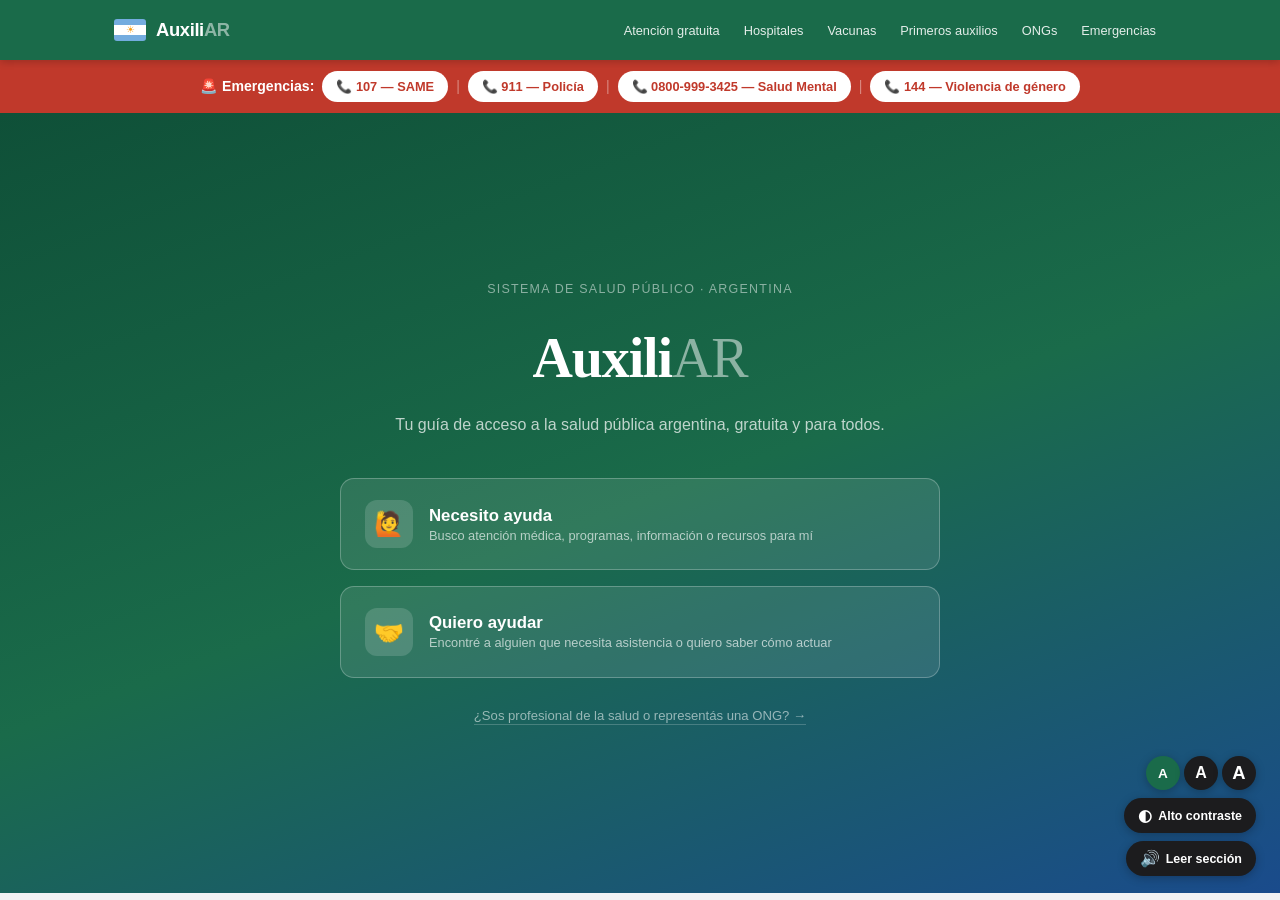
==== index.html @ e40af08c "index.html" ====
<!DOCTYPE html>
<html lang="es">
<head>
<meta charset="UTF-8">
<meta name="viewport" content="width=device-width, initial-scale=1.0">
<title>AuxiliAR</title>
<style>
:root {
  --verde: #1a6b4a;
  --verde-claro: #e6f4ed;
  --verde-medio: #2e9b6e;
  --azul: #1a4b8c;
  --azul-claro: #e8f0fb;
  --celeste: #2979d4;
  --naranja: #d45a1a;
  --naranja-claro: #fdf0e8;
  --amarillo: #c97c00;
  --amarillo-claro: #fef8e6;
  --rojo: #c0392b;
  --rojo-claro: #fdecea;
  --gris-oscuro: #1c1c1e;
  --gris: #4a4a4f;
  --gris-medio: #8a8a8e;
  --gris-claro: #f2f2f4;
  --borde: #d8d8dc;
  --blanco: #ffffff;
  --font-title: 'Georgia', 'Times New Roman', serif;
  --font-body: -apple-system, BlinkMacSystemFont, 'Segoe UI', Roboto, sans-serif;
  --radius: 10px;
  --shadow: 0 2px 12px rgba(0,0,0,0.08);
  --text-scale: 1;
}

* { box-sizing: border-box; margin: 0; padding: 0; }

html { font-size: calc(16px * var(--text-scale)); }

body {
  font-family: var(--font-body);
  color: var(--gris-oscuro);
  background: var(--gris-claro);
  line-height: 1.65;
  font-size: 1rem;
}

/* ALTO CONTRASTE */
body.high-contrast {
  --verde: #00cc66;
  --verde-claro: #001a0d;
  --verde-medio: #00ff80;
  --azul: #4da6ff;
  --azul-claro: #001433;
  --celeste: #66b3ff;
  --naranja: #ff884d;
  --naranja-claro: #1a0800;
  --amarillo: #ffcc00;
  --amarillo-claro: #1a1000;
  --rojo: #ff4444;
  --rojo-claro: #1a0000;
  --gris-oscuro: #ffffff;
  --gris: #cccccc;
  --gris-medio: #aaaaaa;
  --gris-claro: #111111;
  --borde: #444444;
  --blanco: #1a1a1a;
  background: #000000;
  color: #ffffff;
}
body.high-contrast nav { background: #000; border-bottom: 2px solid #00cc66; }
body.high-contrast .emergencias-bar { background: #330000; border-bottom: 2px solid #ff4444; }
body.high-contrast .emg-btn { background: #1a1a1a; color: #ff4444; border: 1px solid #ff4444; }
body.high-contrast #onboarding { background: #000; }
body.high-contrast .quiz-btn { background: #1a1a1a; border-color: #444; }
body.high-contrast .quiz-btn:hover { background: #262626; border-color: #00cc66; }
body.high-contrast .quiz-btn .qicon { background: #262626; }
body.high-contrast .flow-header { background: #000; border-bottom: 2px solid #00cc66; }
body.high-contrast .flow-back { background: #1a1a1a; border: 1px solid #444; }
body.high-contrast .search-section { background: #000; border-bottom: 1px solid #444; }
body.high-contrast .search-wrap input { background: #1a1a1a; color: #fff; border-color: #444; }
body.high-contrast .search-results { background: #111; border-color: #444; }
body.high-contrast .sr-item { color: #fff; border-bottom-color: #333; }
body.high-contrast .sr-item:hover { background: #262626; }
body.high-contrast .card, body.high-contrast .acc-btn, body.high-contrast .hosp-card,
body.high-contrast .ong-card, body.high-contrast .contacto-card, body.high-contrast .derecho-item,
body.high-contrast .test-card, body.high-contrast .pa-category, body.high-contrast .pa-step,
body.high-contrast .modal, body.high-contrast .region-card, body.high-contrast .perfil-banner {
  background: #1a1a1a; color: #fff; border-color: #444;
}
body.high-contrast .acc-content { background: #111; color: #fff; }
body.high-contrast table thead th { background: #003300; }
body.high-contrast tbody tr:nth-child(even) { background: #161616; }
body.high-contrast tbody tr { border-bottom-color: #333; }
body.high-contrast .test-opt { background: #262626; border-color: #444; color: #fff; }
body.high-contrast .test-opt:hover { background: #003300; border-color: #00cc66; }
body.high-contrast .test-progress { background: #262626; }
body.high-contrast .form-group select, body.high-contrast .form-group input { background: #262626; color: #fff; border-color: #444; }
body.high-contrast .btn-cancel { background: #262626; color: #fff; border-color: #444; }
body.high-contrast .a11y-btn, body.high-contrast .ts-btn { background: #1a1a1a; border: 1px solid #444; }
body.high-contrast .aviso-info { background: #001433; color: #4da6ff; }
body.high-contrast .aviso-warn { background: #1a1000; color: #ffcc00; }
body.high-contrast .aviso-danger { background: #1a0000; color: #ff4444; }
body.high-contrast .aviso-success { background: #001a0d; color: #00cc66; }
body.high-contrast .contrib-section { background: #001433; border-color: #444; }
body.high-contrast .modal-overlay { background: rgba(0,0,0,0.85); }
body.high-contrast a { color: #66b3ff; }
body.high-contrast .ong-tel, body.high-contrast .perfil-edit { color: #00cc66; }

/* FOCUS VISIBLE */
*:focus-visible {
  outline: 3px solid var(--celeste);
  outline-offset: 3px;
  border-radius: 4px;
}

/* NAV */
nav {
  background: var(--verde);
  position: sticky;
  top: 0;
  z-index: 200;
  box-shadow: 0 2px 8px rgba(0,0,0,0.2);
}
.nav-inner {
  max-width: 1100px;
  margin: 0 auto;
  padding: 0 1.5rem;
  display: flex;
  align-items: center;
  justify-content: space-between;
  height: 60px;
  gap: 1rem;
}
.nav-logo {
  display: flex;
  align-items: center;
  gap: 10px;
  text-decoration: none;
  color: white;
  flex-shrink: 0;
}
.nav-logo .flag {
  width: 32px; height: 22px;
  display: flex; flex-direction: column;
  border-radius: 3px; overflow: hidden;
}
.nav-logo .flag span:nth-child(1) { background: #74acdf; flex: 1; }
.nav-logo .flag span:nth-child(2) { background: white; flex: 1; display: flex; align-items: center; justify-content: center; }
.nav-logo .flag span:nth-child(2)::after { content: '☀'; font-size: 10px; color: #F9A01B; line-height: 1; }
.nav-logo .flag span:nth-child(3) { background: #74acdf; flex: 1; }
.nav-logo strong { font-size: 1.15rem; font-weight: 800; letter-spacing: -0.02em; }
.nav-logo strong em { color: rgba(255,255,255,0.6); font-style: normal; font-weight: 400; font-size: 0.85rem; margin-left: 4px; }
.nav-links { display: flex; gap: 0.25rem; list-style: none; }
.nav-links a {
  color: rgba(255,255,255,0.88);
  text-decoration: none;
  font-size: 0.8rem;
  padding: 6px 10px;
  border-radius: 6px;
  transition: background 0.15s;
  font-weight: 500;
  white-space: nowrap;
}
.nav-links a:hover { background: rgba(255,255,255,0.15); color: white; }

/* ACCESIBILIDAD TOOLBAR */
.a11y-bar {
  position: fixed;
  bottom: 1.5rem;
  right: 1.5rem;
  z-index: 300;
  display: flex;
  flex-direction: column;
  gap: 8px;
  align-items: flex-end;
}
.a11y-btn {
  background: var(--gris-oscuro);
  color: white;
  border: none;
  border-radius: 50px;
  padding: 8px 14px;
  font-size: 0.78rem;
  font-weight: 600;
  cursor: pointer;
  display: flex;
  align-items: center;
  gap: 6px;
  box-shadow: 0 2px 10px rgba(0,0,0,0.25);
  transition: transform 0.12s, background 0.15s;
  font-family: var(--font-body);
  white-space: nowrap;
}
.a11y-btn:hover { transform: translateY(-1px); }
.a11y-btn.active { background: var(--verde); }
.a11y-icon { font-size: 1rem; }
.text-size-controls { display: flex; gap: 4px; }
.ts-btn {
  background: var(--gris-oscuro);
  color: white;
  border: none;
  border-radius: 50%;
  width: 34px; height: 34px;
  font-size: 0.85rem;
  font-weight: 700;
  cursor: pointer;
  box-shadow: 0 2px 10px rgba(0,0,0,0.25);
  transition: background 0.15s;
  font-family: var(--font-body);
}
.ts-btn:hover { background: var(--verde); }
.ts-btn.active { background: var(--verde); }

/* HAMBURGER */
.hamburger {
  display: none;
  background: none;
  border: none;
  cursor: pointer;
  flex-direction: column;
  gap: 5px;
  padding: 4px;
}
.hamburger span { display: block; width: 24px; height: 2px; background: white; border-radius: 2px; }

/* EMERGENCIAS BANNER */
.emergencias-bar {
  background: var(--rojo);
  color: white;
  padding: 0.7rem 1.5rem;
  display: flex;
  align-items: center;
  justify-content: center;
  gap: 8px;
  flex-wrap: wrap;
  font-size: 0.88rem;
}
.emg-btn {
  background: white;
  color: var(--rojo);
  border: none;
  border-radius: 50px;
  padding: 5px 14px;
  font-size: 0.8rem;
  font-weight: 800;
  cursor: pointer;
  text-decoration: none;
  display: inline-flex;
  align-items: center;
  gap: 5px;
  transition: transform 0.1s;
  font-family: var(--font-body);
}
.emg-btn:hover { transform: scale(1.04); }
.emg-sep { color: rgba(255,255,255,0.4); }

/* ONBOARDING */
#onboarding {
  min-height: calc(100vh - 120px);
  display: flex;
  align-items: center;
  justify-content: center;
  padding: 2rem 1.5rem;
  background: linear-gradient(160deg, #0f5038 0%, #1a6b4a 50%, #1a4b8c 100%);
}
.onboarding-inner {
  max-width: 600px;
  width: 100%;
  text-align: center;
}
.onboarding-inner h1 {
  font-family: var(--font-title);
  font-size: clamp(2.2rem, 6vw, 3.5rem);
  color: white;
  margin-bottom: 0.5rem;
  font-weight: 800;
  letter-spacing: -0.02em;
}
.onboarding-inner h1 span { color: rgba(255,255,255,0.5); font-weight: 400; }
.onboarding-inner .subtitle {
  color: rgba(255,255,255,0.72);
  font-size: 1rem;
  margin-bottom: 2.5rem;
}
.quiz-options {
  display: flex;
  flex-direction: column;
  gap: 1rem;
  margin-bottom: 1.5rem;
}
.quiz-btn {
  background: rgba(255,255,255,0.1);
  border: 1.5px solid rgba(255,255,255,0.25);
  color: white;
  border-radius: 14px;
  padding: 1.3rem 1.5rem;
  font-size: 1rem;
  font-weight: 600;
  cursor: pointer;
  text-align: left;
  display: flex;
  align-items: center;
  gap: 1rem;
  transition: background 0.15s, border-color 0.15s, transform 0.1s;
  font-family: var(--font-body);
  width: 100%;
}
.quiz-btn:hover { background: rgba(255,255,255,0.18); border-color: rgba(255,255,255,0.5); transform: translateY(-1px); }
.quiz-btn .qicon {
  width: 48px; height: 48px;
  border-radius: 12px;
  background: rgba(255,255,255,0.15);
  display: flex; align-items: center; justify-content: center;
  font-size: 1.5rem;
  flex-shrink: 0;
}
.quiz-btn .qtitle { font-size: 1.05rem; font-weight: 700; margin-bottom: 2px; }
.quiz-btn .qdesc { font-size: 0.8rem; color: rgba(255,255,255,0.65); font-weight: 400; }
.contrib-link {
  color: rgba(255,255,255,0.55);
  font-size: 0.82rem;
  text-decoration: none;
  border-bottom: 1px solid rgba(255,255,255,0.2);
  padding-bottom: 1px;
  transition: color 0.15s;
  cursor: pointer;
  background: none;
  border-top: none;
  border-left: none;
  border-right: none;
  font-family: var(--font-body);
}
.contrib-link:hover { color: rgba(255,255,255,0.85); }

/* FLUJO INTERIOR */
#app { display: none; }
.flow-header {
  background: var(--verde);
  color: white;
  padding: 1rem 1.5rem;
  display: flex;
  align-items: center;
  gap: 1rem;
}
.flow-back {
  background: rgba(255,255,255,0.15);
  border: none;
  color: white;
  border-radius: 8px;
  padding: 6px 12px;
  font-size: 0.82rem;
  font-weight: 600;
  cursor: pointer;
  font-family: var(--font-body);
  display: flex; align-items: center; gap: 5px;
}
.flow-back:hover { background: rgba(255,255,255,0.25); }
.flow-title { font-size: 1rem; font-weight: 700; }
.flow-subtitle { font-size: 0.78rem; color: rgba(255,255,255,0.7); }

/* BUSCADOR */
.search-section {
  background: white;
  border-bottom: 1px solid var(--borde);
  padding: 1rem 1.5rem;
  position: sticky;
  top: 60px;
  z-index: 100;
}
.search-wrap { max-width: 600px; margin: 0 auto; position: relative; }
.search-wrap input {
  width: 100%;
  padding: 10px 16px 10px 40px;
  border: 1.5px solid var(--borde);
  border-radius: 50px;
  font-size: 0.9rem;
  outline: none;
  font-family: var(--font-body);
  background: var(--gris-claro);
  color: var(--gris-oscuro);
}
.search-wrap input:focus { border-color: var(--verde-medio); background: white; }
.search-icon { position: absolute; left: 14px; top: 50%; transform: translateY(-50%); font-size: 1rem; color: var(--gris-medio); pointer-events: none; }
.search-results {
  position: absolute;
  top: calc(100% + 6px);
  left: 0; right: 0;
  background: white;
  border: 1px solid var(--borde);
  border-radius: var(--radius);
  box-shadow: 0 8px 24px rgba(0,0,0,0.12);
  z-index: 200;
  max-height: 320px;
  overflow-y: auto;
  display: none;
}
.search-results.open { display: block; }
.sr-item {
  padding: 10px 16px;
  cursor: pointer;
  font-size: 0.86rem;
  border-bottom: 1px solid var(--gris-claro);
  display: flex; align-items: center; gap: 8px;
  color: var(--gris-oscuro);
}
.sr-item:hover { background: var(--gris-claro); }
.sr-item:last-child { border-bottom: none; }
.sr-tag { font-size: 0.7rem; font-weight: 700; text-transform: uppercase; letter-spacing: 0.04em; padding: 2px 7px; border-radius: 50px; background: var(--verde-claro); color: var(--verde); flex-shrink: 0; }

/* CONTENIDO PRINCIPAL */
.main-content { max-width: 1100px; margin: 0 auto; padding: 2rem 1.5rem; }
.section-block { margin-bottom: 2.5rem; }
.section-title {
  font-family: var(--font-title);
  font-size: 1.5rem;
  font-weight: 700;
  margin-bottom: 0.3rem;
}
.section-sub { color: var(--gris-medio); font-size: 0.88rem; margin-bottom: 1.2rem; }
.divider { width: 40px; height: 4px; background: var(--verde-medio); border-radius: 4px; margin-bottom: 0.6rem; }

/* CARDS */
.grid-2 { display: grid; grid-template-columns: repeat(auto-fit, minmax(280px, 1fr)); gap: 1rem; }
.grid-3 { display: grid; grid-template-columns: repeat(auto-fit, minmax(220px, 1fr)); gap: 1rem; }
.grid-4 { display: grid; grid-template-columns: repeat(auto-fit, minmax(190px, 1fr)); gap: 1rem; }

.card {
  background: var(--blanco);
  border-radius: var(--radius);
  padding: 1.3rem;
  box-shadow: var(--shadow);
  border: 1px solid var(--borde);
}
.card-icon { width: 42px; height: 42px; border-radius: 10px; display: flex; align-items: center; justify-content: center; font-size: 1.2rem; margin-bottom: 0.75rem; }
.card h3 { font-size: 0.95rem; font-weight: 700; margin-bottom: 0.35rem; }
.card p { font-size: 0.84rem; color: var(--gris); line-height: 1.55; }
.card a { display: inline-flex; align-items: center; gap: 4px; margin-top: 0.7rem; font-size: 0.8rem; font-weight: 600; color: var(--celeste); text-decoration: none; }
.card a:hover { text-decoration: underline; }
.ic-verde { background: var(--verde-claro); }
.ic-azul { background: var(--azul-claro); }
.ic-naranja { background: var(--naranja-claro); }
.ic-amarillo { background: var(--amarillo-claro); }
.ic-rojo { background: var(--rojo-claro); }

/* HOSPITALES TABS */
.tabs { display: flex; gap: 6px; flex-wrap: wrap; margin-bottom: 1.2rem; }
.tab-btn {
  background: var(--gris-claro);
  border: 1px solid var(--borde);
  border-radius: 8px;
  padding: 7px 14px;
  font-size: 0.82rem;
  font-weight: 600;
  cursor: pointer;
  color: var(--gris);
  transition: all 0.15s;
  font-family: var(--font-body);
}
.tab-btn.active, .tab-btn:hover { background: var(--verde); color: white; border-color: var(--verde); }
.tab-panel { display: none; }
.tab-panel.active { display: block; }
.hosp-grid { display: grid; grid-template-columns: repeat(auto-fit, minmax(240px, 1fr)); gap: 1rem; }
.hosp-card {
  background: var(--gris-claro);
  border-radius: var(--radius);
  padding: 1rem 1.1rem;
  border-left: 4px solid var(--verde-medio);
}
.hosp-card h4 { font-size: 0.9rem; font-weight: 700; margin-bottom: 2px; }
.hosp-esp { font-size: 0.72rem; color: var(--verde); font-weight: 700; text-transform: uppercase; letter-spacing: 0.04em; margin-bottom: 3px; }
.hosp-card p { font-size: 0.8rem; color: var(--gris); }
.hosp-card a { font-size: 0.76rem; color: var(--celeste); text-decoration: none; font-weight: 600; display: inline-flex; align-items: center; gap: 3px; margin-top: 4px; }

/* VACUNAS */
.vacuna-wrap { overflow-x: auto; border-radius: var(--radius); border: 1px solid var(--borde); }
table { width: 100%; border-collapse: collapse; font-size: 0.85rem; }
thead th { background: var(--verde); color: white; padding: 10px 14px; text-align: left; font-weight: 600; font-size: 0.78rem; text-transform: uppercase; letter-spacing: 0.04em; }
tbody tr { border-bottom: 1px solid var(--borde); }
tbody tr:nth-child(even) { background: var(--gris-claro); }
tbody td { padding: 8px 14px; }
.badge { display: inline-block; padding: 2px 8px; border-radius: 50px; font-size: 0.7rem; font-weight: 700; }
.badge-verde { background: var(--verde-claro); color: var(--verde); }
.badge-azul { background: var(--azul-claro); color: var(--azul); }
.badge-naranja { background: var(--naranja-claro); color: var(--naranja); }

/* ACCORDION */
.accordion { border: 1px solid var(--borde); border-radius: var(--radius); overflow: hidden; }
.acc-item { border-bottom: 1px solid var(--borde); }
.acc-item:last-child { border-bottom: none; }
.acc-btn {
  width: 100%;
  background: white;
  border: none;
  padding: 1rem 1.2rem;
  text-align: left;
  font-size: 0.9rem;
  font-weight: 600;
  cursor: pointer;
  display: flex;
  justify-content: space-between;
  align-items: center;
  color: var(--gris-oscuro);
  transition: background 0.12s;
  font-family: var(--font-body);
}
.acc-btn:hover { background: var(--gris-claro); }
.acc-btn .arrow { transition: transform 0.2s; font-size: 0.75rem; color: var(--gris-medio); }
.acc-btn.open .arrow { transform: rotate(180deg); }
.acc-content { display: none; padding: 1rem 1.2rem 1.2rem; background: var(--gris-claro); font-size: 0.85rem; color: var(--gris); line-height: 1.65; }
.acc-content.open { display: block; }
.acc-content ul { padding-left: 1.2rem; }
.acc-content ul li { margin-bottom: 5px; }

/* PRIMEROS AUXILIOS */
.pa-step {
  display: flex;
  gap: 1rem;
  background: white;
  border-radius: var(--radius);
  padding: 1.1rem;
  border: 1px solid var(--borde);
  margin-bottom: 0.75rem;
  align-items: flex-start;
}
.pa-num {
  width: 34px; height: 34px;
  border-radius: 50%;
  background: var(--rojo);
  color: white;
  font-weight: 800;
  font-size: 0.9rem;
  display: flex; align-items: center; justify-content: center;
  flex-shrink: 0;
}
.pa-step h4 { font-size: 0.9rem; font-weight: 700; margin-bottom: 3px; }
.pa-step p { font-size: 0.83rem; color: var(--gris); }
.pa-category {
  border-radius: var(--radius);
  padding: 1.2rem;
  margin-bottom: 1rem;
  border: 1px solid var(--borde);
  background: white;
}
.pa-category-header {
  display: flex;
  align-items: center;
  gap: 10px;
  margin-bottom: 0.8rem;
  cursor: pointer;
}
.pa-category-header h3 { font-size: 1rem; font-weight: 700; }
.pa-tag { font-size: 0.72rem; font-weight: 700; padding: 3px 9px; border-radius: 50px; text-transform: uppercase; letter-spacing: 0.04em; }

/* TEST */
.test-card {
  background: white;
  border-radius: var(--radius);
  padding: 1.5rem;
  border: 1px solid var(--borde);
  box-shadow: var(--shadow);
}
.test-progress { height: 6px; background: var(--gris-claro); border-radius: 3px; margin-bottom: 1.2rem; overflow: hidden; }
.test-progress-bar { height: 100%; background: var(--verde); border-radius: 3px; transition: width 0.3s; }
.test-q { font-size: 1rem; font-weight: 700; margin-bottom: 1rem; line-height: 1.4; }
.test-options { display: flex; flex-direction: column; gap: 0.6rem; margin-bottom: 1.2rem; }
.test-opt {
  background: var(--gris-claro);
  border: 1.5px solid var(--borde);
  border-radius: 8px;
  padding: 0.75rem 1rem;
  font-size: 0.88rem;
  cursor: pointer;
  text-align: left;
  transition: all 0.15s;
  font-family: var(--font-body);
  color: var(--gris-oscuro);
}
.test-opt:hover { border-color: var(--celeste); background: var(--azul-claro); }
.test-opt.correct { background: var(--verde-claro); border-color: var(--verde); color: var(--verde); }
.test-opt.wrong { background: var(--rojo-claro); border-color: var(--rojo); color: var(--rojo); }
.test-opt:disabled { cursor: default; }
.test-feedback { font-size: 0.84rem; padding: 0.75rem 1rem; border-radius: 8px; margin-bottom: 1rem; line-height: 1.5; }
.test-feedback.ok { background: var(--verde-claro); color: var(--verde); border: 1px solid rgba(46,155,110,0.3); }
.test-feedback.nok { background: var(--rojo-claro); color: var(--rojo); border: 1px solid rgba(192,57,43,0.3); }
.test-nav { display: flex; justify-content: flex-end; }
.btn-next {
  background: var(--verde);
  color: white;
  border: none;
  border-radius: 8px;
  padding: 9px 20px;
  font-size: 0.88rem;
  font-weight: 700;
  cursor: pointer;
  font-family: var(--font-body);
}
.btn-next:hover { background: var(--verde-medio); }

/* DERECHOS */
.derecho-item {
  display: flex;
  gap: 12px;
  align-items: flex-start;
  background: white;
  border-radius: var(--radius);
  padding: 1rem 1.1rem;
  border: 1px solid var(--borde);
}
.derecho-num {
  width: 30px; height: 30px;
  border-radius: 50%;
  background: var(--verde);
  color: white;
  font-weight: 800;
  font-size: 0.82rem;
  display: flex; align-items: center; justify-content: center;
  flex-shrink: 0;
}
.derecho-item h4 { font-size: 0.88rem; font-weight: 700; margin-bottom: 2px; }
.derecho-item p { font-size: 0.8rem; color: var(--gris); }

/* ONGs */
.ong-card {
  background: white;
  border-radius: var(--radius);
  padding: 1.1rem;
  border: 1px solid var(--borde);
  box-shadow: var(--shadow);
}
.ong-card .ong-cat { font-size: 0.7rem; font-weight: 700; text-transform: uppercase; letter-spacing: 0.05em; margin-bottom: 4px; }
.ong-card h4 { font-size: 0.9rem; font-weight: 700; margin-bottom: 3px; }
.ong-card p { font-size: 0.8rem; color: var(--gris); margin-bottom: 6px; }
.ong-tel { display: inline-flex; align-items: center; gap: 5px; font-size: 0.82rem; font-weight: 700; color: var(--verde); text-decoration: none; }
.ong-tel:hover { text-decoration: underline; }
.ong-link { display: inline-flex; align-items: center; gap: 4px; font-size: 0.78rem; color: var(--celeste); text-decoration: none; margin-left: 10px; }

/* CONTACTOS */
.contacto-card {
  background: white;
  border-radius: var(--radius);
  padding: 1.2rem;
  border: 1px solid var(--borde);
  box-shadow: var(--shadow);
  text-align: center;
}
.contacto-card .cnum { font-size: 1.7rem; font-weight: 800; font-family: var(--font-title); color: var(--verde); display: block; line-height: 1.1; margin-bottom: 4px; }
.contacto-card h4 { font-size: 0.85rem; font-weight: 700; margin-bottom: 3px; }
.contacto-card p { font-size: 0.76rem; color: var(--gris); }
.contacto-card a { display: block; margin-top: 6px; font-size: 0.82rem; font-weight: 700; color: white; background: var(--verde); border-radius: 6px; padding: 5px; text-decoration: none; }

/* PERFIL */
.perfil-banner {
  background: var(--azul-claro);
  border: 1px solid rgba(41,121,212,0.2);
  border-radius: var(--radius);
  padding: 1rem 1.2rem;
  margin-bottom: 1.5rem;
  display: flex;
  align-items: center;
  justify-content: space-between;
  flex-wrap: wrap;
  gap: 0.5rem;
  font-size: 0.86rem;
}
.perfil-banner strong { color: var(--azul); }
.perfil-edit { font-size: 0.78rem; color: var(--celeste); background: none; border: none; cursor: pointer; font-family: var(--font-body); text-decoration: underline; }

/* MODAL PERFIL */
.modal-overlay {
  position: fixed; inset: 0;
  background: rgba(0,0,0,0.5);
  z-index: 400;
  display: none;
  align-items: center;
  justify-content: center;
  padding: 1.5rem;
}
.modal-overlay.open { display: flex; }
.modal {
  background: white;
  border-radius: 16px;
  padding: 2rem;
  max-width: 480px;
  width: 100%;
  box-shadow: 0 20px 60px rgba(0,0,0,0.2);
}
.modal h3 { font-size: 1.1rem; font-weight: 700; margin-bottom: 1.2rem; }
.form-group { margin-bottom: 1rem; }
.form-group label { display: block; font-size: 0.84rem; font-weight: 600; margin-bottom: 5px; color: var(--gris); }
.form-group select, .form-group input {
  width: 100%;
  padding: 9px 12px;
  border: 1.5px solid var(--borde);
  border-radius: 8px;
  font-size: 0.88rem;
  outline: none;
  font-family: var(--font-body);
  color: var(--gris-oscuro);
  background: white;
}
.form-group select:focus, .form-group input:focus { border-color: var(--verde-medio); }
.modal-actions { display: flex; gap: 0.75rem; justify-content: flex-end; margin-top: 1.5rem; }
.btn-cancel { background: var(--gris-claro); border: 1px solid var(--borde); color: var(--gris); border-radius: 8px; padding: 8px 18px; font-size: 0.86rem; font-weight: 600; cursor: pointer; font-family: var(--font-body); }
.btn-save { background: var(--verde); color: white; border: none; border-radius: 8px; padding: 8px 18px; font-size: 0.86rem; font-weight: 700; cursor: pointer; font-family: var(--font-body); }

/* CONTRIBUIR */
.contrib-section { background: var(--azul-claro); border-radius: 14px; padding: 2rem; border: 1px solid rgba(41,121,212,0.15); }
.contrib-section h3 { font-size: 1.1rem; font-weight: 700; margin-bottom: 0.5rem; color: var(--azul); }
.contrib-section p { font-size: 0.88rem; color: var(--gris); margin-bottom: 1.2rem; }

/* AVISO */
.aviso {
  border-radius: 8px;
  padding: 0.9rem 1.1rem;
  font-size: 0.84rem;
  display: flex;
  gap: 8px;
  align-items: flex-start;
  margin-bottom: 1rem;
}
.aviso-info { background: var(--azul-claro); color: var(--azul); border: 1px solid rgba(41,121,212,0.2); }
.aviso-warn { background: var(--amarillo-claro); color: var(--amarillo); border: 1px solid rgba(201,124,0,0.2); }
.aviso-danger { background: var(--rojo-claro); color: var(--rojo); border: 1px solid rgba(192,57,43,0.2); }
.aviso-success { background: var(--verde-claro); color: var(--verde); border: 1px solid rgba(46,155,110,0.2); }

/* MAPA REGION */
.region-grid { display: grid; grid-template-columns: repeat(auto-fit, minmax(175px, 1fr)); gap: 0.75rem; }
.region-card { background: white; border-radius: var(--radius); padding: 0.9rem; border-left: 4px solid var(--celeste); border-top: 1px solid var(--borde); border-right: 1px solid var(--borde); border-bottom: 1px solid var(--borde); }
.region-card h4 { font-size: 0.86rem; font-weight: 700; margin-bottom: 4px; }
.region-card p { font-size: 0.76rem; color: var(--gris); line-height: 1.5; }

/* FOOTER */
footer { background: var(--gris-oscuro); color: rgba(255,255,255,0.6); padding: 2rem 1.5rem; font-size: 0.8rem; text-align: center; margin-top: 3rem; }
footer strong { color: white; }
footer a { color: rgba(255,255,255,0.5); text-decoration: none; }
footer a:hover { color: white; }

/* RESPONSIVE */
@media (max-width: 680px) {
  .nav-links { display: none; flex-direction: column; position: absolute; top: 60px; left: 0; right: 0; background: var(--verde); padding: 1rem; gap: 4px; }
  .nav-links.open { display: flex; }
  .nav-links a { padding: 10px 14px; font-size: 0.9rem; }
  .hamburger { display: flex; }
  .a11y-bar { bottom: 1rem; right: 1rem; }
  .emergencias-bar { font-size: 0.78rem; }
  .onboarding-inner h1 { font-size: 2rem; }
  .main-content { padding: 1.5rem 1rem; }
}
</style>
</head>
<body>

<!-- BARRA ACCESIBILIDAD -->
<div class="a11y-bar" role="toolbar" aria-label="Opciones de accesibilidad">
  <div class="text-size-controls">
    <button class="ts-btn" id="tsSmall" onclick="setTextSize(1)" aria-label="Texto normal" title="Texto normal">A</button>
    <button class="ts-btn active" id="tsMed" onclick="setTextSize(1.15)" aria-label="Texto grande" title="Texto grande" style="font-size:1rem;">A</button>
    <button class="ts-btn" id="tsLarge" onclick="setTextSize(1.3)" aria-label="Texto muy grande" title="Texto muy grande" style="font-size:1.15rem;">A</button>
  </div>
  <button class="a11y-btn" id="contrastBtn" onclick="toggleContrast()" aria-pressed="false">
    <span class="a11y-icon">◐</span> Alto contraste
  </button>
  <button class="a11y-btn" id="ttsBtn" onclick="toggleTTS()" aria-pressed="false">
    <span class="a11y-icon">🔊</span> <span id="ttsBtnLabel">Leer sección</span>
  </button>
</div>

<!-- NAV -->
<nav>
  <div class="nav-inner">
    <a class="nav-logo" href="#" onclick="volverOnboarding(event)" aria-label="AuxiliAR inicio">
      <div class="flag" aria-hidden="true"><span></span><span></span><span></span></div>
      <strong>Auxili<span style="color:rgba(255,255,255,0.5);">AR</span></strong>
    </a>
    <ul class="nav-links" id="navLinks">
      <li><a href="#" onclick="navTo(event,'atencion')">Atención gratuita</a></li>
      <li><a href="#" onclick="navTo(event,'hospitales')">Hospitales</a></li>
      <li><a href="#" onclick="navTo(event,'vacunas')">Vacunas</a></li>
      <li><a href="#" onclick="navTo(event,'primeros-auxilios')">Primeros auxilios</a></li>
      <li><a href="#" onclick="navTo(event,'ongs')">ONGs</a></li>
      <li><a href="#" onclick="navTo(event,'contactos')">Emergencias</a></li>
    </ul>
    <button class="hamburger" id="hamburger" aria-label="Abrir menú" aria-expanded="false">
      <span></span><span></span><span></span>
    </button>
  </div>
</nav>

<!-- EMERGENCIAS -->
<div class="emergencias-bar" role="complementary" aria-label="Números de emergencia">
  <strong>🚨 Emergencias:</strong>
  <a href="tel:107" class="emg-btn">📞 107 — SAME</a>
  <span class="emg-sep">|</span>
  <a href="tel:911" class="emg-btn">📞 911 — Policía</a>
  <span class="emg-sep">|</span>
  <a href="tel:08009993425" class="emg-btn">📞 0800-999-3425 — Salud Mental</a>
  <span class="emg-sep">|</span>
  <a href="tel:144" class="emg-btn">📞 144 — Violencia de género</a>
</div>

<!-- ONBOARDING -->
<div id="onboarding" role="main">
  <div class="onboarding-inner">
    <p style="font-size:0.78rem; letter-spacing:0.1em; text-transform:uppercase; color:rgba(255,255,255,0.5); margin-bottom:0.75rem;">Sistema de salud público · Argentina</p>
    <h1>Auxili<span>AR</span></h1>
    <p class="subtitle">Tu guía de acceso a la salud pública argentina, gratuita y para todos.</p>

    <div class="quiz-options" role="group" aria-label="¿Qué necesitás?">
      <button class="quiz-btn" onclick="iniciarFlujo('necesito')" aria-label="Necesito ayuda para mí">
        <div class="qicon" aria-hidden="true">🙋</div>
        <div>
          <div class="qtitle">Necesito ayuda</div>
          <div class="qdesc">Busco atención médica, programas, información o recursos para mí</div>
        </div>
      </button>
      <button class="quiz-btn" onclick="iniciarFlujo('ayudar')" aria-label="Quiero ayudar a alguien">
        <div class="qicon" aria-hidden="true">🤝</div>
        <div>
          <div class="qtitle">Quiero ayudar</div>
          <div class="qdesc">Encontré a alguien que necesita asistencia o quiero saber cómo actuar</div>
        </div>
      </button>
    </div>

    <button class="contrib-link" onclick="iniciarFlujo('contribuir')" aria-label="Soy profesional u ONG y quiero contribuir">
      ¿Sos profesional de la salud o representás una ONG? →
    </button>
  </div>
</div>

<!-- APP INTERIOR -->
<div id="app">

  <!-- PERFIL MODAL -->
  <div class="modal-overlay" id="perfilModal" role="dialog" aria-modal="true" aria-label="Configurar perfil">
    <div class="modal">
      <h3>Tu perfil</h3>
      <p style="font-size:0.84rem; color:var(--gris); margin-bottom:1.2rem;">Personalizamos el contenido según tus datos. Todo se guarda localmente en tu dispositivo.</p>
      <div class="form-group">
        <label for="sel-provincia">Provincia</label>
        <select id="sel-provincia">
          <option value="">Seleccioná tu provincia</option>
          <option>Buenos Aires (CABA)</option>
          <option>Buenos Aires (Provincia)</option>
          <option>Córdoba</option>
          <option>Santa Fe</option>
          <option>Mendoza</option>
          <option>Tucumán</option>
          <option>Entre Ríos</option>
          <option>Salta</option>
          <option>Misiones</option>
          <option>Chaco</option>
          <option>Corrientes</option>
          <option>Santiago del Estero</option>
          <option>San Juan</option>
          <option>Jujuy</option>
          <option>Río Negro</option>
          <option>Neuquén</option>
          <option>Formosa</option>
          <option>Chubut</option>
          <option>San Luis</option>
          <option>Catamarca</option>
          <option>La Rioja</option>
          <option>La Pampa</option>
          <option>Santa Cruz</option>
          <option>Tierra del Fuego</option>
        </select>
      </div>
      <div class="form-group">
        <label for="sel-grupo">Grupo etario</label>
        <select id="sel-grupo">
          <option value="">Seleccioná tu grupo</option>
          <option>Niño/a (0–12 años)</option>
          <option>Adolescente (13–17 años)</option>
          <option>Adulto/a joven (18–39 años)</option>
          <option>Adulto/a (40–64 años)</option>
          <option>Adulto/a mayor (65+ años)</option>
        </select>
      </div>
      <div class="form-group">
        <label for="sel-condicion">Condición relevante (opcional)</label>
        <select id="sel-condicion">
          <option value="">Ninguna en particular</option>
          <option>Embarazo</option>
          <option>Diabetes</option>
          <option>Hipertensión</option>
          <option>Enfermedad crónica</option>
          <option>Salud mental</option>
          <option>Discapacidad</option>
        </select>
      </div>
      <div class="modal-actions">
        <button class="btn-cancel" onclick="cerrarModal()">Cancelar</button>
        <button class="btn-save" onclick="guardarPerfil()">Guardar perfil</button>
      </div>
    </div>
  </div>

  <!-- FLOW HEADER -->
  <div class="flow-header" id="flowHeader">
    <button class="flow-back" onclick="volverOnboarding()" aria-label="Volver al inicio">← Inicio</button>
    <div>
      <div class="flow-title" id="flowTitle">Necesito ayuda</div>
      <div class="flow-subtitle" id="flowSubtitle">Recursos del sistema de salud público</div>
    </div>
  </div>

  <!-- BUSCADOR -->
  <div class="search-section" role="search">
    <div class="search-wrap">
      <span class="search-icon" aria-hidden="true">🔍</span>
      <input type="search" id="searchInput" placeholder="Buscar hospitales, vacunas, programas, ONGs..." aria-label="Buscar en AuxiliAR" autocomplete="off" />
      <div class="search-results" id="searchResults" role="listbox" aria-label="Resultados de búsqueda"></div>
    </div>
  </div>

  <!-- CONTENIDO -->
  <main class="main-content" id="mainContent">

    <!-- PERFIL BANNER -->
    <div class="perfil-banner" id="perfilBanner" style="display:none;">
      <span>👤 <strong id="perfilResumen">Tu perfil</strong></span>
      <button class="perfil-edit" id="perfilEditBtn" onclick="abrirModal()">Editar perfil</button>
    </div>

    <!-- SECCIÓN: ATENCIÓN -->
    <div class="section-block" id="sec-atencion" data-section="atencion">
      <div class="divider"></div>
      <h2 class="section-title" id="titulo-atencion">Atención gratuita</h2>
      <p class="section-sub" id="sub-atencion">Todo lo que necesitás para acceder al sistema de salud público.</p>

      <div class="grid-4" style="margin-bottom:1.2rem;">
        <div class="card" style="border-top:3px solid var(--verde);">
          <div class="card-icon ic-verde">🪪</div>
          <h3>Solo necesitás tu DNI</h3>
          <p>No se puede negar atención a nadie. Con tu DNI podés acceder a cualquier hospital público.</p>
        </div>
        <div class="card" style="border-top:3px solid var(--celeste);">
          <div class="card-icon ic-azul">🆓</div>
          <h3>Todo es gratuito</h3>
          <p>Consultas, estudios, internaciones, cirugías, partos y medicamentos en guardia sin costo.</p>
        </div>
        <div class="card" style="border-top:3px solid var(--naranja);">
          <div class="card-icon ic-naranja">📅</div>
          <h3>Turnos programados</h3>
          <p>Para especialidades pedís turno en el hospital o por los sistemas online de cada provincia.</p>
        </div>
        <div class="card" style="border-top:3px solid var(--amarillo);">
          <div class="card-icon ic-amarillo">🚨</div>
          <h3>Guardia 24hs</h3>
          <p>Las guardias atienden las 24 horas los 365 días del año sin necesidad de turno previo.</p>
        </div>
      </div>

      <div class="accordion">
        <div class="acc-item">
          <button class="acc-btn" onclick="toggleAcc(this)">¿Pueden negarse a atenderme por no tener obra social? <span class="arrow">▼</span></button>
          <div class="acc-content"><p>No. La Ley 26.529 y la Constitución Nacional garantizan el derecho a la salud. Ningún hospital público puede negarte atención por carecer de obra social o prepaga. Si esto sucede, pedí hablar con el director del hospital o llamá al 0800 Salud Responde.</p></div>
        </div>
        <div class="acc-item">
          <button class="acc-btn" onclick="toggleAcc(this)">¿Tengo que pagar por medicamentos? <span class="arrow">▼</span></button>
          <div class="acc-content"><ul><li>En guardia e internación: siempre gratuitos.</li><li><strong>REMEDIAR:</strong> medicamentos gratuitos en CAPS para enfermedades crónicas.</li><li><strong>Farmacia del hospital:</strong> muchos hospitales dispensan medicamentos gratuitos o a bajo costo.</li><li><strong>Farmacias populares municipales:</strong> disponibles en varios municipios.</li></ul></div>
        </div>
        <div class="acc-item">
          <button class="acc-btn" onclick="toggleAcc(this)">¿Cómo accedo a estudios como análisis, ecografías o tomografías? <span class="arrow">▼</span></button>
          <div class="acc-content"><p>Con la orden de un médico del sistema público podés realizarte estudios de forma gratuita: laboratorio, radiografías, ecografías, tomografías y resonancias, según disponibilidad del establecimiento o derivación.</p></div>
        </div>
        <div class="acc-item">
          <button class="acc-btn" onclick="toggleAcc(this)">Turnos online por provincia <span class="arrow">▼</span></button>
          <div class="acc-content">
            <ul>
              <li><strong>CABA:</strong> <a href="https://turnosweb.buenosaires.gob.ar" target="_blank" rel="noopener" style="color:var(--celeste);">turnosweb.buenosaires.gob.ar</a> o llamar al 147</li>
              <li><strong>Provincia de Bs.As.:</strong> <a href="https://turnosweb.ms.gba.gov.ar" target="_blank" rel="noopener" style="color:var(--celeste);">turnosweb.ms.gba.gov.ar</a></li>
              <li><strong>Córdoba:</strong> <a href="https://turnos.cba.gov.ar" target="_blank" rel="noopener" style="color:var(--celeste);">turnos.cba.gov.ar</a></li>
              <li><strong>Nacional (buscador):</strong> <a href="https://www.argentina.gob.ar/salud" target="_blank" rel="noopener" style="color:var(--celeste);">argentina.gob.ar/salud</a></li>
            </ul>
          </div>
        </div>
      </div>
    </div>

    <!-- SECCIÓN: HOSPITALES -->
    <div class="section-block" id="sec-hospitales" data-section="hospitales">
      <div class="divider"></div>
      <h2 class="section-title" id="titulo-hospitales">Hospitales públicos</h2>
      <p class="section-sub" id="sub-hospitales">Red de hospitales nacionales, provinciales y municipales de referencia.</p>

      <div class="tabs">
        <button class="tab-btn active" onclick="showTab(this,'tab-caba')">CABA</button>
        <button class="tab-btn" onclick="showTab(this,'tab-gba')">Conurbano</button>
        <button class="tab-btn" onclick="showTab(this,'tab-interior')">Interior</button>
        <button class="tab-btn" onclick="showTab(this,'tab-especial')">Por especialidad</button>
      </div>

      <div class="tab-panel active" id="tab-caba">
        <div class="hosp-grid">
          <div class="hosp-card"><div class="hosp-esp">Pediatría</div><h4>Hospital Garrahan</h4><p>Combatientes de Malvinas 3150, Parque Patricios. Principal hospital pediátrico público del país.</p><a href="https://www.garrahan.gov.ar" target="_blank" rel="noopener">garrahan.gov.ar ↗</a></div>
          <div class="hosp-card"><div class="hosp-esp">General / Alta complejidad</div><h4>Hospital de Clínicas (UBA)</h4><p>Av. Córdoba 2351, Balvanera. Hospital universitario con todas las especialidades.</p></div>
          <div class="hosp-card"><div class="hosp-esp">Enfermedades infecciosas</div><h4>Hospital Muñiz</h4><p>Uspallata 2272, Parque Patricios. Referente nacional en infectología.</p><a href="https://www.buenosaires.gob.ar/hospitalmuniz" target="_blank" rel="noopener">buenosaires.gob.ar ↗</a></div>
          <div class="hosp-card"><div class="hosp-esp">Oncología</div><h4>Hospital Roffo</h4><p>Av. San Martín 5481, Villa del Parque. Centro oncológico de referencia nacional.</p><a href="https://www.buenosaires.gob.ar/hospitalroffo" target="_blank" rel="noopener">buenosaires.gob.ar ↗</a></div>
          <div class="hosp-card"><div class="hosp-esp">Salud mental</div><h4>Hospital Borda</h4><p>Dr. Ramón Carrillo 375, Barracas. Hospital monovalente de salud mental.</p></div>
          <div class="hosp-card"><div class="hosp-esp">Maternidad / Ginecología</div><h4>Hospital Álvarez</h4><p>Av. Gaona 3355, Floresta. Referente en ginecología, obstetricia y neonatología.</p></div>
          <div class="hosp-card"><div class="hosp-esp">General</div><h4>Hospital Ramos Mejía</h4><p>General Urquiza 609, Balvanera. Gran hospital general con guardia de alta complejidad.</p></div>
          <div class="hosp-card"><div class="hosp-esp">Cardiología / General</div><h4>Hospital Rivadavia</h4><p>Av. Las Heras 2670, Recoleta. Hospital general de agudos con área cardiovascular.</p></div>
        </div>
        <p style="margin-top:0.8rem; font-size:0.8rem; color:var(--gris);">Turnos CABA: <a href="https://turnosweb.buenosaires.gob.ar" target="_blank" rel="noopener" style="color:var(--celeste);">turnosweb.buenosaires.gob.ar</a> o llamar al <strong>147</strong></p>
      </div>

      <div class="tab-panel" id="tab-gba">
        <div class="hosp-grid">
          <div class="hosp-card"><div class="hosp-esp">Alta complejidad · Nacional</div><h4>Hospital Posadas</h4><p>Av. Marconi y Presidente Illia, El Palomar. El hospital nacional más grande del país.</p><a href="https://www.hospitalposadas.gov.ar" target="_blank" rel="noopener">hospitalposadas.gov.ar ↗</a></div>
          <div class="hosp-card"><div class="hosp-esp">Alta complejidad · La Plata</div><h4>Hospital San Martín</h4><p>Calle 1 esq. 70, La Plata. Hospital provincial de alta complejidad.</p></div>
          <div class="hosp-card"><div class="hosp-esp">Pediatría · La Plata</div><h4>Hospital Sor María Ludovica</h4><p>Calle 14 nº 1631, La Plata. Principal pediátrico de la Provincia de Buenos Aires.</p></div>
          <div class="hosp-card"><div class="hosp-esp">General · Quilmes</div><h4>Hospital Zonal Quilmes</h4><p>Av. Allison Bell 500, Quilmes. Gran cobertura en el sur del conurbano.</p></div>
          <div class="hosp-card"><div class="hosp-esp">General · Lanús</div><h4>Hospital Evita</h4><p>Río de Janeiro 1910, Lanús. Uno de los más grandes del sur del conurbano.</p></div>
          <div class="hosp-card"><div class="hosp-esp">General · Vicente López</div><h4>Hospital Vicente López y Planes</h4><p>Av. Maipú 1775, Vicente López. Amplia cobertura del norte del conurbano.</p></div>
        </div>
        <p style="margin-top:0.8rem; font-size:0.8rem; color:var(--gris);">Turnos Provincia: <a href="https://turnosweb.ms.gba.gov.ar" target="_blank" rel="noopener" style="color:var(--celeste);">turnosweb.ms.gba.gov.ar</a></p>
      </div>

      <div class="tab-panel" id="tab-interior">
        <div class="region-grid">
          <div class="region-card" style="border-left-color:var(--verde);"><h4>🌿 Centro</h4><p><strong>Córdoba:</strong> Hospital Nacional de Clínicas (UNC)<br><strong>Rosario:</strong> Hospital Centenario, HECA<br><strong>Santa Fe:</strong> Hospital Cullen</p></div>
          <div class="region-card" style="border-left-color:var(--celeste);"><h4>🏔️ Cuyo</h4><p><strong>Mendoza:</strong> Hospital Central<br><strong>San Juan:</strong> Hospital Rawson<br><strong>San Luis:</strong> Hospital Regional</p></div>
          <div class="region-card" style="border-left-color:var(--naranja);"><h4>☀️ NOA</h4><p><strong>Tucumán:</strong> Hospital del Niño Jesús, Padilla<br><strong>Salta:</strong> Hospital San Bernardo<br><strong>Jujuy:</strong> Hospital Pablo Soria</p></div>
          <div class="region-card" style="border-left-color:var(--amarillo);"><h4>🌿 NEA</h4><p><strong>Corrientes:</strong> Hospital Vidal<br><strong>Chaco:</strong> Hospital Perrando<br><strong>Misiones:</strong> Hospital Escuela</p></div>
          <div class="region-card" style="border-left-color:var(--verde-medio);"><h4>🌊 Patagonia</h4><p><strong>Neuquén:</strong> Hospital Castro Rendón<br><strong>Bariloche:</strong> Hospital Zonal<br><strong>Ushuaia:</strong> Hospital Regional</p></div>
        </div>
      </div>

      <div class="tab-panel" id="tab-especial">
        <div class="hosp-grid">
          <div class="hosp-card" style="border-left-color:var(--rojo);"><div class="hosp-esp" style="color:var(--rojo);">Oncología</div><h4>Hospital Roffo (CABA)</h4><p>Centro oncológico público de referencia nacional. Av. San Martín 5481.</p></div>
          <div class="hosp-card" style="border-left-color:var(--azul);"><div class="hosp-esp" style="color:var(--azul);">Salud Mental</div><h4>Hospital Borda / Moyano</h4><p>Borda (hombres) y Moyano (mujeres) en CABA. Referentes nacionales en salud mental.</p></div>
          <div class="hosp-card" style="border-left-color:var(--verde);"><div class="hosp-esp" style="color:var(--verde);">Pediatría</div><h4>Hospital Garrahan (CABA)</h4><p>El hospital pediátrico público más importante del país. Alta complejidad.</p></div>
          <div class="hosp-card" style="border-left-color:var(--naranja);"><div class="hosp-esp" style="color:var(--naranja);">Maternidad</div><h4>Hospitales con maternidad</h4><p>Álvarez, Sardá, Argerich (CABA). Parto y cesárea 100% gratuitos en toda la red pública.</p></div>
        </div>
      </div>
    </div>

    <!-- SECCIÓN: VACUNAS -->
    <div class="section-block" id="sec-vacunas" data-section="vacunas">
      <div class="divider"></div>
      <h2 class="section-title">Calendario Nacional de Vacunación</h2>
      <p class="section-sub">27 vacunas gratuitas y obligatorias. Llevá DNI y carnet. Sin turno previo en la mayoría de los centros.</p>
      <div class="aviso aviso-success">💡 <span>Podés vacunarte en cualquier hospital o CAPS público del país, sin importar tu obra social. En CABA también en CeSACs y vacunatorios extrahospitalarios.</span></div>
      <div class="vacuna-wrap">
        <table>
          <thead><tr><th>Vacuna</th><th>Destinatarios</th><th>Obligatoria</th><th>Dosis</th></tr></thead>
          <tbody>
            <tr><td><strong>BCG</strong></td><td>Recién nacidos</td><td><span class="badge badge-verde">Sí</span></td><td>1</td></tr>
            <tr><td><strong>Hepatitis B</strong></td><td>Recién nacidos, adolescentes, adultos</td><td><span class="badge badge-verde">Sí</span></td><td>3</td></tr>
            <tr><td><strong>Pentavalente</strong></td><td>2, 4 y 6 meses</td><td><span class="badge badge-verde">Sí</span></td><td>3+refuerzo</td></tr>
            <tr><td><strong>Poliomielitis</strong></td><td>Desde los 2 meses</td><td><span class="badge badge-verde">Sí</span></td><td>4</td></tr>
            <tr><td><strong>Neumococo</strong></td><td>2, 4, 12 meses; mayores de 65</td><td><span class="badge badge-verde">Sí</span></td><td>3</td></tr>
            <tr><td><strong>Rotavirus</strong></td><td>2 y 4 meses</td><td><span class="badge badge-verde">Sí</span></td><td>2</td></tr>
            <tr><td><strong>Hepatitis A</strong></td><td>12 meses</td><td><span class="badge badge-verde">Sí</span></td><td>1</td></tr>
            <tr><td><strong>Triple viral (SRP)</strong></td><td>12 meses y 5–6 años</td><td><span class="badge badge-verde">Sí</span></td><td>2</td></tr>
            <tr><td><strong>Varicela</strong></td><td>15 meses y 5–6 años</td><td><span class="badge badge-verde">Sí</span></td><td>2</td></tr>
            <tr><td><strong>Meningococo</strong></td><td>3, 5 y 15 meses</td><td><span class="badge badge-verde">Sí</span></td><td>3</td></tr>
            <tr><td><strong>Triple bacteriana (DPT)</strong></td><td>5–6 años, adolescentes, embarazadas</td><td><span class="badge badge-verde">Sí</span></td><td>Refuerzos</td></tr>
            <tr><td><strong>Doble bacteriana</strong></td><td>Adultos cada 10 años</td><td><span class="badge badge-azul">Recomendada</span></td><td>Cada 10 años</td></tr>
            <tr><td><strong>VPH (Papiloma)</strong></td><td>Niñas y niños de 11 años</td><td><span class="badge badge-verde">Sí</span></td><td>2</td></tr>
            <tr><td><strong>Antigripal</strong></td><td>Embarazadas, +65, enf. crónicas, salud</td><td><span class="badge badge-verde">Sí (grupos)</span></td><td>Anual</td></tr>
            <tr><td><strong>COVID-19</strong></td><td>Todas las edades (+6 meses)</td><td><span class="badge badge-azul">Recomendada</span></td><td>Variable</td></tr>
            <tr><td><strong>Fiebre Hemorrágica Argentina</strong></td><td>+15 años en zona endémica</td><td><span class="badge badge-naranja">Zona endémica</span></td><td>1</td></tr>
            <tr><td><strong>Fiebre Amarilla</strong></td><td>Viajeros a zonas de riesgo</td><td><span class="badge badge-naranja">Viajeros</span></td><td>1 (de por vida)</td></tr>
          </tbody>
        </table>
      </div>
      <p style="margin-top:0.8rem; font-size:0.8rem; color:var(--gris);">Calendario completo: <a href="https://www.argentina.gob.ar/salud/vacunas/calendario" target="_blank" rel="noopener" style="color:var(--celeste);">argentina.gob.ar/salud/vacunas/calendario</a></p>
    </div>

    <!-- SECCIÓN: PROGRAMAS -->
    <div class="section-block" id="sec-programas" data-section="programas">
      <div class="divider"></div>
      <h2 class="section-title" id="titulo-programas">Programas nacionales</h2>
      <p class="section-sub" id="sub-programas">El Estado nacional ofrece programas gratuitos para distintas necesidades.</p>
      <div class="grid-2">
        <div class="card"><div class="card-icon ic-verde">🤰</div><h3>Programa Sumar</h3><p>Cobertura para embarazadas, niños hasta 6 años, jóvenes hasta 18 y mujeres hasta 64 sin obra social. Incluye controles, laboratorio y ecografías.</p><a href="https://www.argentina.gob.ar/salud/sumar" target="_blank" rel="noopener">Ver más ↗</a></div>
        <div class="card"><div class="card-icon ic-naranja">💊</div><h3>REMEDIAR</h3><p>Medicamentos esenciales gratuitos en CAPS para pacientes sin obra social con enfermedades crónicas: diabetes, hipertensión, asma y más.</p><a href="https://www.argentina.gob.ar/salud/remediar" target="_blank" rel="noopener">Ver más ↗</a></div>
        <div class="card"><div class="card-icon ic-azul">🎗️</div><h3>Control del Cáncer</h3><p>Detección temprana y tratamiento gratuito. Incluye mamografías y PAP sin costo para toda la población sin obra social.</p><a href="https://www.argentina.gob.ar/salud/cancer" target="_blank" rel="noopener">Ver más ↗</a></div>
        <div class="card"><div class="card-icon ic-verde">🧠</div><h3>Salud Mental (Ley 26.657)</h3><p>Atención gratuita en hospitales generales y centros comunitarios. Línea de crisis 24hs: 0800-999-3425.</p><a href="https://www.argentina.gob.ar/salud/saludmental" target="_blank" rel="noopener">Ver más ↗</a></div>
        <div class="card"><div class="card-icon ic-naranja">🩸</div><h3>PRODIM (Diabetes)</h3><p>Insulina, medicamentos e insumos de control gratuitos para diabéticos sin obra social. Se tramita en hospitales y CAPS.</p></div>
        <div class="card"><div class="card-icon ic-amarillo">👁️</div><h3>Salud Visual</h3><p>Controles oftalmológicos y anteojos gratuitos para niños, jóvenes y adultos sin obra social en centros habilitados.</p></div>
        <div class="card"><div class="card-icon ic-azul">🦷</div><h3>Salud Dental</h3><p>Atención odontológica básica gratuita en hospitales y CAPS. Extracciones, obturaciones y tratamientos básicos.</p></div>
        <div class="card"><div class="card-icon ic-verde">🧪</div><h3>Enfermedades poco frecuentes</h3><p>Diagnóstico, tratamiento y medicación garantizados por el Estado a través de la Red Nacional de Enfermedades Poco Frecuentes.</p><a href="https://www.argentina.gob.ar/salud/EPF" target="_blank" rel="noopener">Ver más ↗</a></div>
      </div>
    </div>

    <!-- SECCIÓN: PRIMEROS AUXILIOS -->
    <div class="section-block" id="sec-primeros-auxilios" data-section="primeros-auxilios">
      <div class="divider"></div>
      <h2 class="section-title" id="titulo-pa">Primeros auxilios</h2>
      <p class="section-sub" id="sub-pa">Guías básicas de acción ante emergencias. Ante cualquier duda, llamá al 107.</p>

      <div class="aviso aviso-danger">🚨 <span>Esta guía no reemplaza la atención médica. Ante cualquier emergencia llamá al <strong>107 (SAME)</strong> o al <strong>911</strong> primero.</span></div>

      <!-- RCP -->
      <div class="pa-category">
        <div class="pa-category-header" onclick="toggleAcc(this.nextElementSibling.previousElementSibling ? this : this)">
          <span style="font-size:1.5rem;">❤️</span>
          <h3>RCP (Reanimación cardiopulmonar)</h3>
          <span class="pa-tag" style="background:var(--rojo-claro);color:var(--rojo);">Alta urgencia</span>
        </div>
        <div class="pa-step"><div class="pa-num">1</div><div><h4>Verificá que la persona no responde</h4><p>Sacudí suavemente los hombros y preguntá en voz alta. Si no responde, pedí ayuda y llamá al 107 de inmediato.</p></div></div>
        <div class="pa-step"><div class="pa-num">2</div><div><h4>Posicioná a la persona</h4><p>Acostala boca arriba sobre una superficie firme. Incliná levemente la cabeza hacia atrás para abrir la vía aérea.</p></div></div>
        <div class="pa-step"><div class="pa-num">3</div><div><h4>Iniciá compresiones torácicas</h4><p>Poné las manos entrelazadas en el centro del pecho. Presioná fuerte y rápido: <strong>100–120 compresiones por minuto</strong>, al menos 5 cm de profundidad.</p></div></div>
        <div class="pa-step"><div class="pa-num">4</div><div><h4>Si sabés, dá respiración boca a boca</h4><p>Cada 30 compresiones, 2 respiraciones. Si no sabés o no podés, continuá solo con compresiones hasta que llegue el SAME.</p></div></div>
        <div class="pa-step"><div class="pa-num">5</div><div><h4>No pares</h4><p>Continuá hasta que llegue ayuda profesional, la persona recupere respiración normal, o no puedas físicamente continuar.</p></div></div>
      </div>

      <!-- ATRAGANTAMIENTO -->
      <div class="pa-category">
        <div class="pa-category-header">
          <span style="font-size:1.5rem;">😮‍💨</span>
          <h3>Atragantamiento (Maniobra de Heimlich)</h3>
          <span class="pa-tag" style="background:var(--rojo-claro);color:var(--rojo);">Alta urgencia</span>
        </div>
        <div class="pa-step"><div class="pa-num">1</div><div><h4>Confirmá que se está atragantando</h4><p>Si la persona puede toser o hablar, alentala a seguir tosiendo. Solo actuás si no puede respirar ni toser.</p></div></div>
        <div class="pa-step"><div class="pa-num">2</div><div><h4>Posicionarte detrás</h4><p>Parate detrás, rodeá su cintura con tus brazos. Ponele una mano en puño justo arriba del ombligo y debajo del esternón.</p></div></div>
        <div class="pa-step"><div class="pa-num">3</div><div><h4>Compresiones abdominales</h4><p>Con la otra mano sobre el puño, presioná hacia adentro y arriba de forma rápida y firme. Repetí hasta que salga el objeto o la persona pierda el conocimiento.</p></div></div>
        <div class="pa-step"><div class="pa-num">4</div><div><h4>Si pierde el conocimiento</h4><p>Acostala en el piso, llamá al 107 e iniciá RCP. Antes de cada respiración revisá si el objeto es visible en la boca.</p></div></div>
        <p style="font-size:0.8rem; color:var(--gris); margin-top:0.5rem;">⚠️ En bebés menores de 1 año: 5 golpes en la espalda + 5 compresiones en el pecho. Nunca Heimlich en bebés.</p>
      </div>

      <!-- QUEMADURAS -->
      <div class="pa-category">
        <div class="pa-category-header">
          <span style="font-size:1.5rem;">🔥</span>
          <h3>Quemaduras</h3>
          <span class="pa-tag" style="background:var(--naranja-claro);color:var(--naranja);">Urgencia moderada</span>
        </div>
        <div class="pa-step"><div class="pa-num">1</div><div><h4>Alejá la fuente de calor</h4><p>Sacá a la persona de la fuente. Si la ropa está en llamas: detené, tirala al piso, hacela rodar.</p></div></div>
        <div class="pa-step"><div class="pa-num">2</div><div><h4>Enfriá con agua fría corriente</h4><p>Al menos <strong>20 minutos</strong> bajo agua fría (no helada). Es el paso más importante y reduce el daño tisular.</p></div></div>
        <div class="pa-step"><div class="pa-num">3</div><div><h4>Cubrí con paño limpio</h4><p>Cubrí sin apretar con gasa o tela limpia. No apliques pasta dental, manteca, aceite ni ninguna crema casera.</p></div></div>
        <div class="pa-step"><div class="pa-num">4</div><div><h4>Buscá atención médica</h4><p>Ir al hospital si la quemadura es grande (mayor a la palma de la mano), en cara, manos, genitales o articulaciones, o si es de tercer grado (piel blanca o negra, sin dolor).</p></div></div>
      </div>

      <!-- HERIDAS -->
      <div class="pa-category">
        <div class="pa-category-header">
          <span style="font-size:1.5rem;">🩹</span>
          <h3>Hemorragias y heridas</h3>
          <span class="pa-tag" style="background:var(--naranja-claro);color:var(--naranja);">Urgencia moderada</span>
        </div>
        <div class="pa-step"><div class="pa-num">1</div><div><h4>Presión directa sobre la herida</h4><p>Con un paño limpio o gasa, presioná firmemente sobre la herida sin levantar. Si se empapa, agregá más material encima sin retirar el primero.</p></div></div>
        <div class="pa-step"><div class="pa-num">2</div><div><h4>Elevá el miembro</h4><p>Si es una herida en brazo o pierna y no hay fractura, elevá el miembro por encima del nivel del corazón para reducir el flujo sanguíneo.</p></div></div>
        <div class="pa-step"><div class="pa-num">3</div><div><h4>No quitéS el objeto incrustado</h4><p>Si hay un objeto (cuchillo, vidrio) incrustado, no lo saques. Inmovilizalo y buscá atención médica urgente.</p></div></div>
        <div class="pa-step"><div class="pa-num">4</div><div><h4>Llamá al 107 si es grave</h4><p>Si el sangrado no cede en 10 minutos con presión, si la herida es profunda o si hay pérdida de conciencia.</p></div></div>
      </div>

      <!-- ACV -->
      <div class="pa-category">
        <div class="pa-category-header">
          <span style="font-size:1.5rem;">🧠</span>
          <h3>ACV (Accidente cerebrovascular)</h3>
          <span class="pa-tag" style="background:var(--rojo-claro);color:var(--rojo);">Alta urgencia · Llamar al 107</span>
        </div>
        <div class="aviso aviso-danger" style="margin-bottom:0.8rem;">🚨 <span>Ante sospecha de ACV, llamá al <strong>107</strong> inmediatamente. El tiempo es crítico: cada minuto sin tratamiento daña neuronas.</span></div>
        <div class="pa-step"><div class="pa-num">1</div><div><h4>Reconocé los síntomas: método FAST</h4><p><strong>F</strong>ace (Cara): ¿Un lado de la cara cae? · <strong>A</strong>rms (Brazos): ¿No puede levantar los dos? · <strong>S</strong>peech (Habla): ¿Habla raro o no puede hablar? · <strong>T</strong>ime (Tiempo): Si hay alguno de estos, llamá al 107 ya.</p></div></div>
        <div class="pa-step"><div class="pa-num">2</div><div><h4>No le des nada por boca</h4><p>Ni agua, ni medicamentos. Si está inconsciente, ponelo de costado (posición lateral de seguridad) para evitar que se ahogue.</p></div></div>
        <div class="pa-step"><div class="pa-num">3</div><div><h4>Registrá la hora del inicio</h4><p>El equipo médico necesita saber desde cuándo empezaron los síntomas para definir el tratamiento.</p></div></div>
      </div>

      <!-- TEST -->
      <div style="margin-top:2rem;">
        <div class="divider" style="background:var(--celeste);"></div>
        <h3 style="font-size:1.1rem; font-weight:700; margin-bottom:0.4rem;">Poné a prueba tus conocimientos</h3>
        <p style="font-size:0.85rem; color:var(--gris); margin-bottom:1rem;">Un test rápido sobre primeros auxilios básicos.</p>
        <div class="test-card" id="testCard">
          <div class="test-progress"><div class="test-progress-bar" id="testBar" style="width:0%"></div></div>
          <p style="font-size:0.78rem; color:var(--gris-medio); margin-bottom:0.75rem;" id="testCounter">Pregunta 1 de 6</p>
          <p class="test-q" id="testQ"></p>
          <div class="test-options" id="testOpts"></div>
          <div class="test-feedback" id="testFeedback" style="display:none;"></div>
          <div class="test-nav"><button class="btn-next" id="testNext" onclick="nextQuestion()" style="display:none;">Siguiente →</button></div>
        </div>
      </div>
    </div>

    <!-- SECCIÓN: ONGs -->
    <div class="section-block" id="sec-ongs" data-section="ongs">
      <div class="divider"></div>
      <h2 class="section-title" id="titulo-ongs">ONGs y organizaciones de ayuda</h2>
      <p class="section-sub" id="sub-ongs">Organizaciones que complementan el sistema público en situaciones que el Estado no alcanza a cubrir.</p>

      <div class="aviso aviso-warn">⚠️ <span>Esta información puede desactualizarse. Verificá los datos de contacto antes de comunicarte en una situación de urgencia.</span></div>

      <div class="tabs">
        <button class="tab-btn active" onclick="showTab(this,'ong-salud')">Salud</button>
        <button class="tab-btn" onclick="showTab(this,'ong-mental')">Salud mental</button>
        <button class="tab-btn" onclick="showTab(this,'ong-violencia')">Violencia</button>
        <button class="tab-btn" onclick="showTab(this,'ong-calle')">Situación de calle</button>
        <button class="tab-btn" onclick="showTab(this,'ong-animal')">Animales</button>
      </div>

      <div class="tab-panel active" id="ong-salud">
        <div class="grid-2">
          <div class="ong-card"><div class="ong-cat" style="color:var(--verde);">VIH / ITS</div><h4>Fundación Huésped</h4><p>Atención, prevención y acompañamiento a personas con VIH y otras enfermedades infecciosas.</p><a href="tel:08000333444" class="ong-tel">📞 0800-333-4444</a><a href="https://huesped.org.ar" target="_blank" rel="noopener" class="ong-link">Web ↗</a></div>
          <div class="ong-card"><div class="ong-cat" style="color:var(--celeste);">Salud sexual</div><h4>FUSA (Fundación para la Salud Adolescente)</h4><p>Salud sexual y reproductiva para adolescentes. Atención gratuita y confidencial.</p><a href="https://fusa.org.ar" target="_blank" rel="noopener" class="ong-link">Web ↗</a></div>
          <div class="ong-card"><div class="ong-cat" style="color:var(--rojo);">Enfermedades raras</div><h4>FADEPOF</h4><p>Federación Argentina de Enfermedades Poco Frecuentes. Orientación y apoyo a pacientes y familias.</p><a href="https://fadepof.org.ar" target="_blank" rel="noopener" class="ong-link">Web ↗</a></div>
          <div class="ong-card"><div class="ong-cat" style="color:var(--naranja);">Emergencias / Desastres</div><h4>Cruz Roja Argentina</h4><p>Asistencia humanitaria, primeros auxilios y respuesta ante emergencias en todo el país.</p><a href="tel:08007227233" class="ong-tel">📞 0800-722-7233</a><a href="https://cruzroja.org.ar" target="_blank" rel="noopener" class="ong-link">Web ↗</a></div>
        </div>
      </div>

      <div class="tab-panel" id="ong-mental">
        <div class="grid-2">
          <div class="ong-card"><div class="ong-cat" style="color:var(--azul);">Crisis / Suicidio</div><h4>Centro de Asistencia al Suicida</h4><p>Atención telefónica gratuita ante crisis emocionales, pensamientos suicidas y situaciones de angustia.</p><a href="tel:135" class="ong-tel">📞 135 (gratuito, 24hs)</a></div>
          <div class="ong-card"><div class="ong-cat" style="color:var(--verde);">Adicciones</div><h4>SEDRONAR (línea gratuita)</h4><p>Orientación, asistencia y derivación en consumo problemático de sustancias.</p><a href="tel:141" class="ong-tel">📞 141 (gratuito, 24hs)</a><a href="https://www.argentina.gob.ar/sedronar" target="_blank" rel="noopener" class="ong-link">Web ↗</a></div>
          <div class="ong-card"><div class="ong-cat" style="color:var(--naranja);">Salud mental comunitaria</div><h4>AASM (Asociación Argentina de Salud Mental)</h4><p>Derivaciones a profesionales y recursos comunitarios de salud mental gratuitos o de bajo costo.</p><a href="https://aasm.org.ar" target="_blank" rel="noopener" class="ong-link">Web ↗</a></div>
          <div class="ong-card"><div class="ong-cat" style="color:var(--celeste);">Duelo / Pérdida</div><h4>Grupos de apoyo municipales</h4><p>La mayoría de los hospitales públicos tienen grupos terapéuticos gratuitos coordinados por profesionales. Consultá en tu hospital más cercano.</p></div>
        </div>
      </div>

      <div class="tab-panel" id="ong-violencia">
        <div class="grid-2">
          <div class="ong-card"><div class="ong-cat" style="color:var(--rojo);">Violencia de género</div><h4>Línea 144 (Nacional)</h4><p>Atención, contención y orientación ante situaciones de violencia por razones de género. Gratuita y confidencial.</p><a href="tel:144" class="ong-tel">📞 144 (gratuito, 24hs)</a></div>
          <div class="ong-card"><div class="ong-cat" style="color:var(--naranja);">Violencia doméstica</div><h4>Casa del Encuentro</h4><p>Acompañamiento y asistencia a mujeres víctimas de violencia. Refugio y orientación legal.</p><a href="https://lacasadelencuentro.org" target="_blank" rel="noopener" class="ong-link">Web ↗</a></div>
          <div class="ong-card"><div class="ong-cat" style="color:var(--azul);">Infancia</div><h4>INADI / Línea 102</h4><p>Atención a niños, niñas y adolescentes en situación de vulneración de derechos.</p><a href="tel:102" class="ong-tel">📞 102 (gratuito)</a></div>
          <div class="ong-card"><div class="ong-cat" style="color:var(--verde);">Trata de personas</div><h4>Línea 145</h4><p>Denuncia y asistencia en casos de trata de personas. Gratuita, confidencial y disponible las 24hs.</p><a href="tel:145" class="ong-tel">📞 145 (gratuito, 24hs)</a></div>
        </div>
      </div>

      <div class="tab-panel" id="ong-calle">
        <div class="aviso aviso-info">ℹ️ <span>Si encontrás a alguien en situación de calle que necesita ayuda, podés contactar a estas organizaciones o llamar al <strong>108 (GCBA)</strong> para derivación a refugios.</span></div>
        <div class="grid-2">
          <div class="ong-card"><div class="ong-cat" style="color:var(--verde);">Situación de calle · CABA</div><h4>108 — GCBA</h4><p>Línea del Gobierno de la Ciudad para asistencia a personas en situación de calle. Derivación a refugios y centros de día.</p><a href="tel:108" class="ong-tel">📞 108 (gratuito, 24hs)</a></div>
          <div class="ong-card"><div class="ong-cat" style="color:var(--naranja);">Alimentación y abrigo</div><h4>Cáritas Argentina</h4><p>Asistencia alimentaria, ropa, acompañamiento y derivación a recursos en todo el país.</p><a href="https://caritas.org.ar" target="_blank" rel="noopener" class="ong-link">Web ↗</a></div>
          <div class="ong-card"><div class="ong-cat" style="color:var(--celeste);">Asistencia integral</div><h4>Ejército de Salvación</h4><p>Refugio, comida y asistencia social para personas en situación de vulnerabilidad extrema.</p><a href="https://www.ejercitodesalvacion.org.ar" target="_blank" rel="noopener" class="ong-link">Web ↗</a></div>
          <div class="ong-card"><div class="ong-cat" style="color:var(--azul);">Niños y adolescentes</div><h4>Aldeas Infantiles SOS</h4><p>Protección y acompañamiento para niños y jóvenes en situación de vulnerabilidad.</p><a href="https://www.aldeasinfantiles.org.ar" target="_blank" rel="noopener" class="ong-link">Web ↗</a></div>
        </div>
      </div>

      <div class="tab-panel" id="ong-animal">
        <div class="aviso aviso-info">🐾 <span>Si encontrás un animal herido o en peligro, podés contactar al SAME Veterinario de tu municipio o a estas organizaciones.</span></div>
        <div class="grid-2">
          <div class="ong-card"><div class="ong-cat" style="color:var(--verde);">Emergencia veterinaria · CABA</div><h4>SAME Veterinario</h4><p>Atención de emergencia para animales en la vía pública. Rescate y traslado gratuito en CABA.</p><a href="tel:4613-3399" class="ong-tel">📞 4613-3399 (CABA)</a></div>
          <div class="ong-card"><div class="ong-cat" style="color:var(--celeste);">Rescate y adopción</div><h4>AFADA (Asociación de Funcionarios y Abogados por los Derechos de los Animales)</h4><p>Defensa legal de animales, rescate y denuncia de maltrato.</p><a href="https://afada.org" target="_blank" rel="noopener" class="ong-link">Web ↗</a></div>
          <div class="ong-card"><div class="ong-cat" style="color:var(--naranja);">Control animal</div><h4>Zoonosis Municipal</h4><p>Cada municipio tiene una Dirección de Zoonosis para control de animales, vacunación antirrábica gratuita y rescate.</p><p style="margin-top:4px; font-size:0.78rem;">Buscá "Zoonosis + tu municipio" para el número local.</p></div>
          <div class="ong-card"><div class="ong-cat" style="color:var(--azul);">Denuncia maltrato</div><h4>Línea de denuncia animal</h4><p>Podés denunciar maltrato animal ante la policía (911), el SENASA o ante la fiscalía de tu jurisdicción bajo las leyes 14.346 y 27.330.</p></div>
        </div>

        <!-- PRIMEROS AUXILIOS ANIMALES -->
        <div style="margin-top:1.5rem;">
          <h3 style="font-size:1rem; font-weight:700; margin-bottom:0.8rem;">🐕 Primeros auxilios para animales</h3>
          <div class="accordion">
            <div class="acc-item">
              <button class="acc-btn" onclick="toggleAcc(this)">Animal atropellado o con trauma <span class="arrow">▼</span></button>
              <div class="acc-content"><ul><li>No lo muevas bruscamente, puede tener lesiones internas o de columna.</li><li>Cubrilo con una manta o ropa para mantener el calor corporal.</li><li>Si está sangrando, presioná con una tela limpia sin apretar demasiado.</li><li>Llamá al SAME Veterinario (CABA: 4613-3399) o llevalo a la veterinaria pública más cercana.</li></ul></div>
            </div>
            <div class="acc-item">
              <button class="acc-btn" onclick="toggleAcc(this)">Animal inconsciente o que no respira <span class="arrow">▼</span></button>
              <div class="acc-content"><ul><li>Verificá si respira acercando tu mano a la nariz o mirando el movimiento del pecho.</li><li>Abrí la boca con cuidado para verificar que no haya obstrucción.</li><li>RCP animal: compresiones en el costado del pecho (zona del corazón) a ritmo sostenido. Para perros y gatos: 100–120 por minuto.</li><li>Buscá atención veterinaria de urgencia inmediatamente.</li></ul></div>
            </div>
            <div class="acc-item">
              <button class="acc-btn" onclick="toggleAcc(this)">Animal agresivo o asustado <span class="arrow">▼</span></button>
              <div class="acc-content"><ul><li>No lo acorrales ni hagas movimientos bruscos. Un animal asustado puede morder aunque esté herido.</li><li>Hablá en voz baja y calmada. Ofrecé la mano para que te huela antes de tocarlo.</li><li>Usá una tela o abrigo para envolverlo si necesitás moverlo.</li><li>Si no podés manipularlo con seguridad, llamá a un organismo de rescate.</li></ul></div>
            </div>
            <div class="acc-item">
              <button class="acc-btn" onclick="toggleAcc(this)">Vacunas obligatorias para mascotas <span class="arrow">▼</span></button>
              <div class="acc-content"><ul><li><strong>Antirrábica:</strong> obligatoria por ley en todo el país para perros y gatos. Gratuita en campañas municipales de Zoonosis.</li><li><strong>Séxtuple (perros):</strong> cubre moquillo, parvovirus, adenovirus, parainfluenza, leptospirosis y coronavirus canino.</li><li><strong>Triple felina (gatos):</strong> cubre rinotraqueítis, calicivirus y panleucopenia.</li><li>Muchos municipios ofrecen jornadas de vacunación gratuita. Consultá en tu Zoonosis local.</li></ul></div>
            </div>
            <div class="acc-item">
              <button class="acc-btn" onclick="toggleAcc(this)">Denuncia de maltrato animal: qué podés hacer <span class="arrow">▼</span></button>
              <div class="acc-content"><ul><li><strong>Ley 14.346:</strong> tipifica el maltrato animal como delito penal. Podés hacer la denuncia en cualquier fiscalía o comisaría.</li><li><strong>Ley 27.330:</strong> extiende las obligaciones de bienestar animal.</li><li>Documentá con fotos o videos si podés hacerlo de forma segura.</li><li>Organizaciones como AFADA pueden asesorarte legalmente de forma gratuita.</li><li>También podés denunciar al SENASA (0800-999-2386) en casos que involucren animales de producción.</li></ul></div>
            </div>
          </div>
        </div>
      </div>
    </div>

    <!-- SECCIÓN: DERECHOS -->
    <div class="section-block" id="sec-derechos" data-section="derechos">
      <div class="divider"></div>
      <h2 class="section-title" id="titulo-derechos">Tus derechos</h2>
      <p class="section-sub" id="sub-derechos">La Ley 26.529 establece los derechos de los pacientes en el sistema de salud.</p>
      <div class="grid-2">
        <div class="derecho-item"><div class="derecho-num">1</div><div><h4>Atención gratuita</h4><p>Todo hospital público debe atenderte sin importar si tenés obra social ni dónde vivís.</p></div></div>
        <div class="derecho-item"><div class="derecho-num">2</div><div><h4>Consentimiento informado</h4><p>Debés recibir información clara sobre diagnóstico, tratamiento y riesgos antes de aceptar cualquier procedimiento.</p></div></div>
        <div class="derecho-item"><div class="derecho-num">3</div><div><h4>Historia clínica accesible</h4><p>Tenés derecho a obtener copia gratuita de tu historia clínica cuando la solicites.</p></div></div>
        <div class="derecho-item"><div class="derecho-num">4</div><div><h4>Segunda opinión médica</h4><p>Podés consultar con otro profesional o institución si no estás conforme con el diagnóstico.</p></div></div>
        <div class="derecho-item"><div class="derecho-num">5</div><div><h4>Confidencialidad</h4><p>Tu información médica es confidencial y solo puede compartirse con tu autorización explícita.</p></div></div>
        <div class="derecho-item"><div class="derecho-num">6</div><div><h4>Trato digno</h4><p>Tenés derecho a ser tratado con respeto, sin discriminación de ningún tipo.</p></div></div>
        <div class="derecho-item"><div class="derecho-num">7</div><div><h4>Atención urgente inmediata</h4><p>Las guardias tienen obligación de atenderte ante una urgencia, sin trámite ni pago previo.</p></div></div>
        <div class="derecho-item"><div class="derecho-num">8</div><div><h4>Presentar reclamos</h4><p>Podés reclamar al área de Atención al Paciente del hospital, al Ministerio de Salud o a la Defensoría del Pueblo.</p></div></div>
      </div>
      <div class="aviso aviso-warn" style="margin-top:1rem;">⚠️ <span>Si te niegan atención: pedí hablar con el director. En CABA llamá al <strong>0800-333-3643</strong>. En Provincia al <strong>0800 Salud Responde</strong>.</span></div>
    </div>

    <!-- SECCIÓN: CONTACTOS -->
    <div class="section-block" id="sec-contactos" data-section="contactos">
      <div class="divider"></div>
      <h2 class="section-title" id="titulo-contactos">Emergencias y contactos</h2>
      <p class="section-sub">Todos los números son gratuitos y disponibles las 24 horas.</p>
      <div class="grid-4">
        <div class="contacto-card"><span class="cnum">107</span><h4>SAME Buenos Aires</h4><p>Emergencias médicas a domicilio</p><a href="tel:107">📞 Llamar</a></div>
        <div class="contacto-card"><span class="cnum">911</span><h4>Emergencias generales</h4><p>Policía, bomberos, accidentes</p><a href="tel:911">📞 Llamar</a></div>
        <div class="contacto-card"><span class="cnum">135</span><h4>Crisis / Suicidio</h4><p>Centro de asistencia al suicida</p><a href="tel:135">📞 Llamar</a></div>
        <div class="contacto-card"><span class="cnum">144</span><h4>Violencia de género</h4><p>Gratuita, confidencial, 24hs</p><a href="tel:144">📞 Llamar</a></div>
        <div class="contacto-card"><span class="cnum">141</span><h4>SEDRONAR</h4><p>Adicciones y consumo problemático</p><a href="tel:141">📞 Llamar</a></div>
        <div class="contacto-card"><span class="cnum">102</span><h4>Niñez y adolescencia</h4><p>Vulneración de derechos de niños</p><a href="tel:102">📞 Llamar</a></div>
        <div class="contacto-card"><span class="cnum">145</span><h4>Trata de personas</h4><p>Denuncia confidencial 24hs</p><a href="tel:145">📞 Llamar</a></div>
        <div class="contacto-card"><span class="cnum">108</span><h4>Calle (CABA)</h4><p>Asistencia a personas en situación de calle</p><a href="tel:108">📞 Llamar</a></div>
      </div>
    </div>

    <!-- SECCIÓN: CONTRIBUIR -->
    <div class="section-block" id="sec-contribuir" data-section="contribuir" style="display:none;">
      <div class="divider" style="background:var(--celeste);"></div>
      <h2 class="section-title">Contribuir a AuxiliAR</h2>
      <p class="section-sub">¿Sos profesional de la salud, representás una ONG o querés sumar recursos al directorio?</p>
      <div class="contrib-section">
        <h3>Sumar tu organización o servicio</h3>
        <p>Si representás una ONG, un servicio público de salud o una iniciativa comunitaria y querés aparecer en el directorio de AuxiliAR, completá el formulario. Revisamos cada solicitud manualmente antes de incorporarla.</p>
        <a href="mailto:auxiliar.salud.ar@gmail.com?subject=Quiero%20contribuir%20a%20AuxiliAR&body=Nombre%20de%20la%20organización%3A%0ATipo%3A%20(ONG%20%2F%20Profesional%20%2F%20Institución)%0AServicio%20que%20ofrecen%3A%0ATeléfono%20de%20contacto%3A%0ASitio%20web%3A%0AProvincia%3A%0AMensaje%20adicional%3A" style="display:inline-flex;align-items:center;gap:8px;background:var(--azul);color:white;padding:10px 20px;border-radius:var(--radius);text-decoration:none;font-weight:700;font-size:0.9rem;">✉️ Enviar solicitud por mail</a>
      </div>
    </div>

  </main>

  <footer>
    <div style="max-width:800px; margin:0 auto;">
      <p style="font-size:1rem; margin-bottom:0.4rem;"><strong>AuxiliAR</strong></p>
      <p style="margin-bottom:0.6rem;">Guía del sistema de salud público y gratuito de la República Argentina.</p>
      <p style="font-size:0.75rem; color:rgba(255,255,255,0.35);">
        Fuentes: <a href="https://www.argentina.gob.ar/salud" target="_blank" rel="noopener">Ministerio de Salud de la Nación</a> ·
        <a href="https://www.buenosaires.gob.ar/salud" target="_blank" rel="noopener">Min. Salud CABA</a> ·
        Ley 26.529 · Ley 14.346 · Ley 27.330
      </p>
      <p style="margin-top:0.6rem; font-size:0.73rem; color:rgba(255,255,255,0.25);">Sitio informativo. Ante una emergencia llamá al 107 o 911.</p>
    </div>
  </footer>
</div>

<script>
// ===== ESTADO =====
var perfil = JSON.parse(localStorage.getItem('auxiliar_perfil') || '{}');
var a11yPrefs = JSON.parse(localStorage.getItem('auxiliar_a11y') || '{"contrast":false,"textScale":1}');
var flujoActual = null;
var ttsActivo = false;
var ttsUtterance = null;

// ===== APLICAR PREFS A11Y =====
function aplicarA11y() {
  document.documentElement.style.setProperty('--text-scale', a11yPrefs.textScale);
  if (a11yPrefs.contrast) {
    document.body.classList.add('high-contrast');
    document.getElementById('contrastBtn').classList.add('active');
  }
  var scale = a11yPrefs.textScale;
  ['tsSmall','tsMed','tsLarge'].forEach(function(id) { document.getElementById(id).classList.remove('active'); });
  if (scale <= 1) document.getElementById('tsSmall').classList.add('active');
  else if (scale <= 1.15) document.getElementById('tsMed').classList.add('active');
  else document.getElementById('tsLarge').classList.add('active');
}
aplicarA11y();

function toggleContrast() {
  a11yPrefs.contrast = !a11yPrefs.contrast;
  document.body.classList.toggle('high-contrast', a11yPrefs.contrast);
  document.getElementById('contrastBtn').classList.toggle('active', a11yPrefs.contrast);
  localStorage.setItem('auxiliar_a11y', JSON.stringify(a11yPrefs));
}

function setTextSize(scale) {
  a11yPrefs.textScale = scale;
  document.documentElement.style.setProperty('--text-scale', scale);
  ['tsSmall','tsMed','tsLarge'].forEach(function(id) { document.getElementById(id).classList.remove('active'); });
  if (scale <= 1) document.getElementById('tsSmall').classList.add('active');
  else if (scale <= 1.15) document.getElementById('tsMed').classList.add('active');
  else document.getElementById('tsLarge').classList.add('active');
  localStorage.setItem('auxiliar_a11y', JSON.stringify(a11yPrefs));
}

// ===== TTS =====
function toggleTTS() {
  if (ttsActivo) {
    window.speechSynthesis.cancel();
    ttsActivo = false;
    document.getElementById('ttsBtn').classList.remove('active');
    document.getElementById('ttsBtnLabel').textContent = 'Leer sección';
    return;
  }
  var secciones = document.querySelectorAll('[data-section]');
  var visible = null;
  var maxVis = 0;
  secciones.forEach(function(sec) {
    var r = sec.getBoundingClientRect();
    var vis = Math.min(r.bottom, window.innerHeight) - Math.max(r.top, 0);
    if (vis > maxVis) { maxVis = vis; visible = sec; }
  });
  if (!visible) return;
  var texto = visible.innerText.replace(/\n+/g, ' ').replace(/\s+/g, ' ').trim();
  ttsUtterance = new SpeechSynthesisUtterance(texto);
  ttsUtterance.lang = 'es-AR';
  ttsUtterance.rate = 0.95;
  ttsUtterance.onend = function() {
    ttsActivo = false;
    document.getElementById('ttsBtn').classList.remove('active');
    document.getElementById('ttsBtnLabel').textContent = 'Leer sección';
  };
  window.speechSynthesis.speak(ttsUtterance);
  ttsActivo = true;
  document.getElementById('ttsBtn').classList.add('active');
  document.getElementById('ttsBtnLabel').textContent = 'Detener';
}

// ===== FLUJOS =====
var textos = {
  necesito: {
    title: 'Necesito ayuda',
    subtitle: 'Recursos del sistema de salud público para vos',
    titulo_atencion: 'Cómo acceder a atención gratuita',
    sub_atencion: 'Todo lo que necesitás para atenderte sin obra social.',
    titulo_hospitales: 'Hospitales donde podés atenderte',
    sub_hospitales: 'Encontrá el hospital más cercano según tu zona.',
    titulo_programas: 'Programas a los que podés acceder',
    sub_programas: 'Beneficios y recursos del Estado para tu situación.',
    titulo_pa: 'Qué hacer en una emergencia',
    sub_pa: 'Guías para actuar mientras llega la ayuda profesional.',
    titulo_ongs: 'Organizaciones que pueden ayudarte',
    sub_ongs: 'Cuando el sistema público no alcanza, estas organizaciones cubren el espacio.',
    titulo_derechos: 'Tus derechos como paciente',
    sub_derechos: 'Nadie puede negarte atención. Conocé tus derechos.',
    titulo_contactos: 'Llamá ahora',
    sub_contactos: 'Números gratuitos disponibles las 24 horas.'
  },
  ayudar: {
    title: 'Quiero ayudar',
    subtitle: 'Cómo actuar cuando alguien necesita asistencia',
    titulo_atencion: 'Cómo derivar a alguien al sistema de salud',
    sub_atencion: 'Cualquier persona puede pedir atención en un hospital público, aunque no tenga DNI propio.',
    titulo_hospitales: 'Hospitales adonde podés llevar a alguien',
    sub_hospitales: 'Todos los hospitales públicos tienen la obligación de atender sin rechazar.',
    titulo_programas: 'Programas a los que podés derivar',
    sub_programas: 'Ayudá a otros a conocer los recursos que el Estado ofrece.',
    titulo_pa: 'Cómo actuar mientras llega la ayuda',
    sub_pa: 'Primeros auxilios para aplicar vos hasta que lleguen los profesionales.',
    titulo_ongs: 'A quién contactar según la situación',
    sub_ongs: 'Encontraste a alguien en crisis, en situación de calle o con un animal herido: acá están los contactos.',
    titulo_derechos: 'Derechos de la persona que estás ayudando',
    sub_derechos: 'La persona que encontraste tiene derechos. Nadie puede negarle atención.',
    titulo_contactos: 'Llamá ahora en su nombre',
    sub_contactos: 'Podés llamar a estos números aunque no seas la persona afectada.'
  },
  contribuir: {
    title: 'Contribuir',
    subtitle: 'Profesionales, ONGs y organizaciones comunitarias',
    titulo_atencion: 'El sistema de salud público',
    sub_atencion: 'Contexto del sistema en el que operan las organizaciones.',
    titulo_hospitales: 'Red hospitalaria pública',
    sub_hospitales: 'Hospitales con los que podés articular derivaciones.',
    titulo_programas: 'Programas nacionales existentes',
    sub_programas: 'Programas estatales que podés complementar con tu trabajo.',
    titulo_pa: 'Protocolos de primeros auxilios',
    sub_pa: 'Guías de referencia.',
    titulo_ongs: 'Directorio de organizaciones',
    sub_ongs: 'Organizaciones ya presentes en el directorio.',
    titulo_derechos: 'Marco legal',
    sub_derechos: 'Leyes que enmarcan la atención en salud en Argentina.',
    titulo_contactos: 'Contactos del sistema',
    sub_contactos: 'Números clave del sistema de salud público.'
  }
};

function iniciarFlujo(flujo) {
  flujoActual = flujo;
  document.getElementById('onboarding').style.display = 'none';
  document.getElementById('app').style.display = 'block';
  var t = textos[flujo];
  document.getElementById('flowTitle').textContent = t.title;
  document.getElementById('flowSubtitle').textContent = t.subtitle;
  ['atencion','hospitales','programas','pa','ongs','derechos','contactos'].forEach(function(k) {
    var tel = document.getElementById('titulo-'+k);
    var sel = document.getElementById('sub-'+k);
    if (tel && t['titulo_'+k]) tel.textContent = t['titulo_'+k];
    if (sel && t['sub_'+k]) sel.textContent = t['sub_'+k];
  });
  var secContrib = document.getElementById('sec-contribuir');
  if (flujo === 'contribuir') secContrib.style.display = 'block';
  else secContrib.style.display = 'none';
  mostrarPerfilBanner();
  initTest();
  window.scrollTo(0,0);
}

function volverOnboarding(e) {
  if (e) e.preventDefault();
  if (ttsActivo) { window.speechSynthesis.cancel(); ttsActivo = false; document.getElementById('ttsBtn').classList.remove('active'); document.getElementById('ttsBtnLabel').textContent = 'Leer sección'; }
  document.getElementById('onboarding').style.display = 'flex';
  document.getElementById('app').style.display = 'none';
  window.scrollTo(0,0);
}

function navTo(e, sec) {
  e.preventDefault();
  document.getElementById('navLinks').classList.remove('open');
  if (document.getElementById('app').style.display === 'none' || !flujoActual) iniciarFlujo('necesito');
  setTimeout(function() {
    var el = document.getElementById('sec-'+sec) || document.querySelector('[data-section="'+sec+'"]');
    if (el) el.scrollIntoView({ behavior: 'smooth' });
  }, 100);
}

// ===== PERFIL =====
function mostrarPerfilBanner() {
  var banner = document.getElementById('perfilBanner');
  if (perfil.provincia || perfil.grupo) {
    var txt = '';
    if (perfil.provincia) txt += perfil.provincia;
    if (perfil.grupo) txt += (txt ? ' · ' : '') + perfil.grupo;
    if (perfil.condicion && perfil.condicion !== 'Ninguna en particular') txt += ' · ' + perfil.condicion;
    document.getElementById('perfilResumen').textContent = txt;
    document.getElementById('perfilEditBtn').style.display = 'inline';
    document.getElementById('perfilEditBtn').textContent = 'Editar perfil';
    banner.style.display = 'flex';
  } else {
    document.getElementById('perfilResumen').textContent = 'Personalizá tu experiencia';
    document.getElementById('perfilEditBtn').style.display = 'inline';
    document.getElementById('perfilEditBtn').textContent = 'Configurar perfil';
    banner.style.display = 'flex';
  }
}

function abrirModal() {
  document.getElementById('sel-provincia').value = perfil.provincia || '';
  document.getElementById('sel-grupo').value = perfil.grupo || '';
  document.getElementById('sel-condicion').value = perfil.condicion || '';
  document.getElementById('perfilModal').classList.add('open');
}

function cerrarModal() {
  document.getElementById('perfilModal').classList.remove('open');
}

function guardarPerfil() {
  perfil.provincia = document.getElementById('sel-provincia').value;
  perfil.grupo = document.getElementById('sel-grupo').value;
  perfil.condicion = document.getElementById('sel-condicion').value;
  localStorage.setItem('auxiliar_perfil', JSON.stringify(perfil));
  cerrarModal();
  mostrarPerfilBanner();
}

// Intentar geolocalización
if (navigator.geolocation && !perfil.provincia) {
  navigator.geolocation.getCurrentPosition(function(pos) {
    var lat = pos.coords.latitude, lng = pos.coords.longitude;
    var sug = '';
    if (lat > -34 && lat < -33.5 && lng > -59 && lng < -57.5) sug = 'Buenos Aires (CABA)';
    else if (lat > -39 && lat < -33 && lng > -63 && lng < -56) sug = 'Buenos Aires (Provincia)';
    else if (lat > -35 && lat < -29 && lng > -66 && lng < -60) sug = 'Córdoba';
    else if (lat > -35 && lat < -28 && lng > -62 && lng < -59) sug = 'Santa Fe';
    else if (lat > -38 && lat < -31 && lng > -71 && lng < -67) sug = 'Mendoza';
    if (sug) {
      document.getElementById('sel-provincia').value = sug;
    }
  }, function(){});
}

// ===== TABS =====
function showTab(btn, id) {
  var parent = btn.closest('.section-block') || btn.parentElement.parentElement;
  parent.querySelectorAll('.tab-btn').forEach(function(b){ b.classList.remove('active'); });
  parent.querySelectorAll('.tab-panel').forEach(function(p){ p.classList.remove('active'); });
  btn.classList.add('active');
  document.getElementById(id).classList.add('active');
}

// ===== ACCORDION =====
function toggleAcc(btn) {
  var content = btn.nextElementSibling;
  var isOpen = btn.classList.contains('open');
  var container = btn.closest('.accordion') || btn.closest('.pa-category');
  if (container) {
    container.querySelectorAll('.acc-btn.open').forEach(function(b){ b.classList.remove('open'); if(b.nextElementSibling) b.nextElementSibling.classList.remove('open'); });
  }
  if (!isOpen) { btn.classList.add('open'); content.classList.add('open'); }
}

// ===== BUSCADOR =====
var searchIndex = [
  {t:'Emergencias médicas · SAME · 107', s:'contactos', tag:'Emergencias'},
  {t:'RCP · reanimación cardiopulmonar', s:'primeros-auxilios', tag:'Primeros auxilios'},
  {t:'Atragantamiento · Heimlich', s:'primeros-auxilios', tag:'Primeros auxilios'},
  {t:'ACV · accidente cerebrovascular · FAST', s:'primeros-auxilios', tag:'Primeros auxilios'},
  {t:'Quemaduras · cómo tratar', s:'primeros-auxilios', tag:'Primeros auxilios'},
  {t:'Hemorragias · heridas · sangrado', s:'primeros-auxilios', tag:'Primeros auxilios'},
  {t:'Hospital Garrahan · pediatría · niños', s:'hospitales', tag:'Hospitales'},
  {t:'Hospital Muñiz · infecciosas', s:'hospitales', tag:'Hospitales'},
  {t:'Hospital Posadas · alta complejidad', s:'hospitales', tag:'Hospitales'},
  {t:'Hospital Roffo · oncología · cáncer', s:'hospitales', tag:'Hospitales'},
  {t:'Hospital Borda · salud mental', s:'hospitales', tag:'Hospitales'},
  {t:'Vacunas gratuitas · calendario nacional', s:'vacunas', tag:'Vacunas'},
  {t:'Vacuna antigripal · gripe', s:'vacunas', tag:'Vacunas'},
  {t:'VPH · papiloma · vacuna', s:'vacunas', tag:'Vacunas'},
  {t:'COVID-19 · vacuna', s:'vacunas', tag:'Vacunas'},
  {t:'Programa Sumar · embarazo · niños sin obra social', s:'programas', tag:'Programas'},
  {t:'REMEDIAR · medicamentos gratuitos · crónicos', s:'programas', tag:'Programas'},
  {t:'Diabetes · insulina · PRODIM', s:'programas', tag:'Programas'},
  {t:'Salud mental gratuita · Ley 26.657', s:'programas', tag:'Programas'},
  {t:'Maternidad · parto gratuito · embarazo', s:'programas', tag:'Programas'},
  {t:'Cáncer · mamografía · PAP', s:'programas', tag:'Programas'},
  {t:'Violencia de género · 144', s:'ongs', tag:'ONGs'},
  {t:'SEDRONAR · adicciones · 141', s:'ongs', tag:'ONGs'},
  {t:'Cruz Roja · emergencias', s:'ongs', tag:'ONGs'},
  {t:'Fundación Huésped · VIH', s:'ongs', tag:'ONGs'},
  {t:'Situación de calle · 108', s:'ongs', tag:'ONGs'},
  {t:'Animal herido · SAME veterinario · 4613-3399', s:'ongs', tag:'Animales'},
  {t:'Maltrato animal · denuncia · Ley 14.346', s:'ongs', tag:'Animales'},
  {t:'Vacuna antirrábica · mascotas · gratuita', s:'ongs', tag:'Animales'},
  {t:'Derechos del paciente · Ley 26.529', s:'derechos', tag:'Derechos'},
  {t:'Negar atención · reclamar · hospital', s:'derechos', tag:'Derechos'},
  {t:'Turnos online · provincias', s:'atencion', tag:'Atención'},
  {t:'135 · suicidio · crisis emocional', s:'contactos', tag:'Emergencias'},
  {t:'Trata de personas · 145', s:'contactos', tag:'Emergencias'},
];

var searchInput = document.getElementById('searchInput');
var searchResults = document.getElementById('searchResults');

searchInput.addEventListener('input', function() {
  var q = this.value.toLowerCase().trim();
  if (q.length < 2) { searchResults.classList.remove('open'); return; }
  var res = searchIndex.filter(function(i){ return i.t.toLowerCase().includes(q); }).slice(0,8);
  if (!res.length) { searchResults.classList.remove('open'); return; }
  searchResults.innerHTML = res.map(function(r){
    return '<div class="sr-item" role="option" tabindex="0" onclick="irA(\''+r.s+'\')" onkeydown="if(event.key===\'Enter\')irA(\''+r.s+'\')"><span class="sr-tag">'+r.tag+'</span> '+r.t.split('·')[0].trim()+'</div>';
  }).join('');
  searchResults.classList.add('open');
});

document.addEventListener('click', function(e){
  if (!e.target.closest('.search-wrap')) searchResults.classList.remove('open');
});

function irA(sec) {
  searchResults.classList.remove('open');
  searchInput.value = '';
  var el = document.getElementById('sec-'+sec);
  if (el) el.scrollIntoView({ behavior:'smooth' });
}

// ===== HAMBURGER =====
document.getElementById('hamburger').addEventListener('click', function(){
  var nl = document.getElementById('navLinks');
  var open = nl.classList.toggle('open');
  this.setAttribute('aria-expanded', open);
});

// ===== TEST =====
var preguntas = [
  {q:'¿Cuál es el primer paso ante una persona inconsciente?', opts:['Empezar RCP de inmediato','Llamar al 107 y verificar si responde','Darle agua','Ponerla de lado'], ok:1, ex:'Primero verificás si responde y llamás al 107. La RCP empieza si no hay respiración normal después de esa verificación.'},
  {q:'¿A qué ritmo deben hacerse las compresiones torácicas en RCP?', opts:['50–60 por minuto','100–120 por minuto','150 por minuto','El ritmo no importa'], ok:1, ex:'El ritmo correcto es 100–120 compresiones por minuto, con una profundidad de al menos 5 cm. Esto es según las guías de la American Heart Association.'},
  {q:'¿La maniobra de Heimlich se aplica en bebés menores de 1 año?', opts:['Sí, igual que en adultos','Sí, pero más suave','No. Se usan 5 golpes en la espalda + 5 compresiones en el pecho','No. Se aplica RCP directamente'], ok:2, ex:'En bebés menores de 1 año nunca se usa Heimlich. La técnica correcta es 5 golpes interescapulares + 5 compresiones torácicas, alternando.'},
  {q:'¿Qué NO hay que aplicar sobre una quemadura?', opts:['Agua fría corriente','Gasa limpia','Pasta dental o manteca','Ninguna: todas son correctas'], ok:2, ex:'La pasta dental, manteca, aceite y otros remedios caseros pueden empeorar la quemadura e infectarla. Solo agua fría corriente por 20 minutos y gasa limpia.'},
  {q:'¿Qué significa la F en el método FAST para detectar un ACV?', opts:['Fiebre alta','Cara: verificar si un lado cae','Frecuencia cardíaca','Fatiga extrema'], ok:1, ex:'FAST: Face (cara), Arms (brazos), Speech (habla), Time (tiempo). La "F" es verificar si un lado de la cara cae al pedirle a la persona que sonría.'},
  {q:'¿Ante un animal atropellado, qué es lo primero que hay que hacer?', opts:['Moverlo rápido a un lugar seguro','No moverlo bruscamente y llamar al SAME Veterinario','Darle agua','Dejarlo quieto sin hacer nada'], ok:1, ex:'Moverlo bruscamente puede agravar lesiones internas o de columna. Lo correcto es no moverlo sin necesidad, cubrirlo para mantener el calor y llamar al SAME Veterinario (CABA: 4613-3399) o a una veterinaria pública.'}
];

var testIdx = 0, testScore = 0, testAnswered = false;

function initTest() {
  testIdx = 0; testScore = 0; testAnswered = false;
  renderQuestion();
}

function renderQuestion() {
  if (testIdx >= preguntas.length) {
    showResult(); return;
  }
  var p = preguntas[testIdx];
  document.getElementById('testCounter').textContent = 'Pregunta ' + (testIdx+1) + ' de ' + preguntas.length;
  document.getElementById('testBar').style.width = (testIdx / preguntas.length * 100) + '%';
  document.getElementById('testQ').textContent = p.q;
  document.getElementById('testOpts').innerHTML = p.opts.map(function(o,i){
    return '<button class="test-opt" onclick="responder('+i+')" aria-label="Opción: '+o+'">'+o+'</button>';
  }).join('');
  var fb = document.getElementById('testFeedback');
  fb.style.display = 'none'; fb.textContent = '';
  document.getElementById('testNext').style.display = 'none';
  testAnswered = false;
}

function responder(idx) {
  if (testAnswered) return;
  testAnswered = true;
  var p = preguntas[testIdx];
  var opts = document.querySelectorAll('.test-opt');
  opts.forEach(function(o){ o.disabled = true; });
  var fb = document.getElementById('testFeedback');
  if (idx === p.ok) {
    opts[idx].classList.add('correct');
    fb.className = 'test-feedback ok';
    fb.textContent = '✓ Correcto. ' + p.ex;
    testScore++;
  } else {
    opts[idx].classList.add('wrong');
    opts[p.ok].classList.add('correct');
    fb.className = 'test-feedback nok';
    fb.textContent = '✗ Incorrecto. ' + p.ex;
  }
  fb.style.display = 'block';
  document.getElementById('testNext').style.display = 'block';
  document.getElementById('testNext').textContent = testIdx < preguntas.length - 1 ? 'Siguiente →' : 'Ver resultados';
}

function nextQuestion() {
  testIdx++;
  renderQuestion();
}

function showResult() {
  var pct = Math.round(testScore / preguntas.length * 100);
  var msg = pct >= 80 ? '¡Muy bien! Tenés buenos conocimientos de primeros auxilios.' : pct >= 50 ? 'Bien. Repasá las secciones donde te equivocaste para estar mejor preparado.' : 'Te recomendamos releer las guías de primeros auxilios de arriba. Puede marcar la diferencia en una emergencia.';
  document.getElementById('testCard').innerHTML =
    '<div style="text-align:center;padding:1rem 0;">' +
    '<div style="font-size:3rem;font-weight:800;font-family:var(--font-title);color:var(--verde);">' + testScore + '/' + preguntas.length + '</div>' +
    '<div style="font-size:1rem;color:var(--gris);margin:0.5rem 0 1rem;">' + pct + '% correcto</div>' +
    '<p style="font-size:0.88rem;color:var(--gris-oscuro);max-width:360px;margin:0 auto 1.5rem;">' + msg + '</p>' +
    '<button class="btn-next" onclick="initTest()" style="margin:0 auto;display:block;">Reiniciar test</button>' +
    '</div>';
}

initTest();
</script>
</body>
</html>
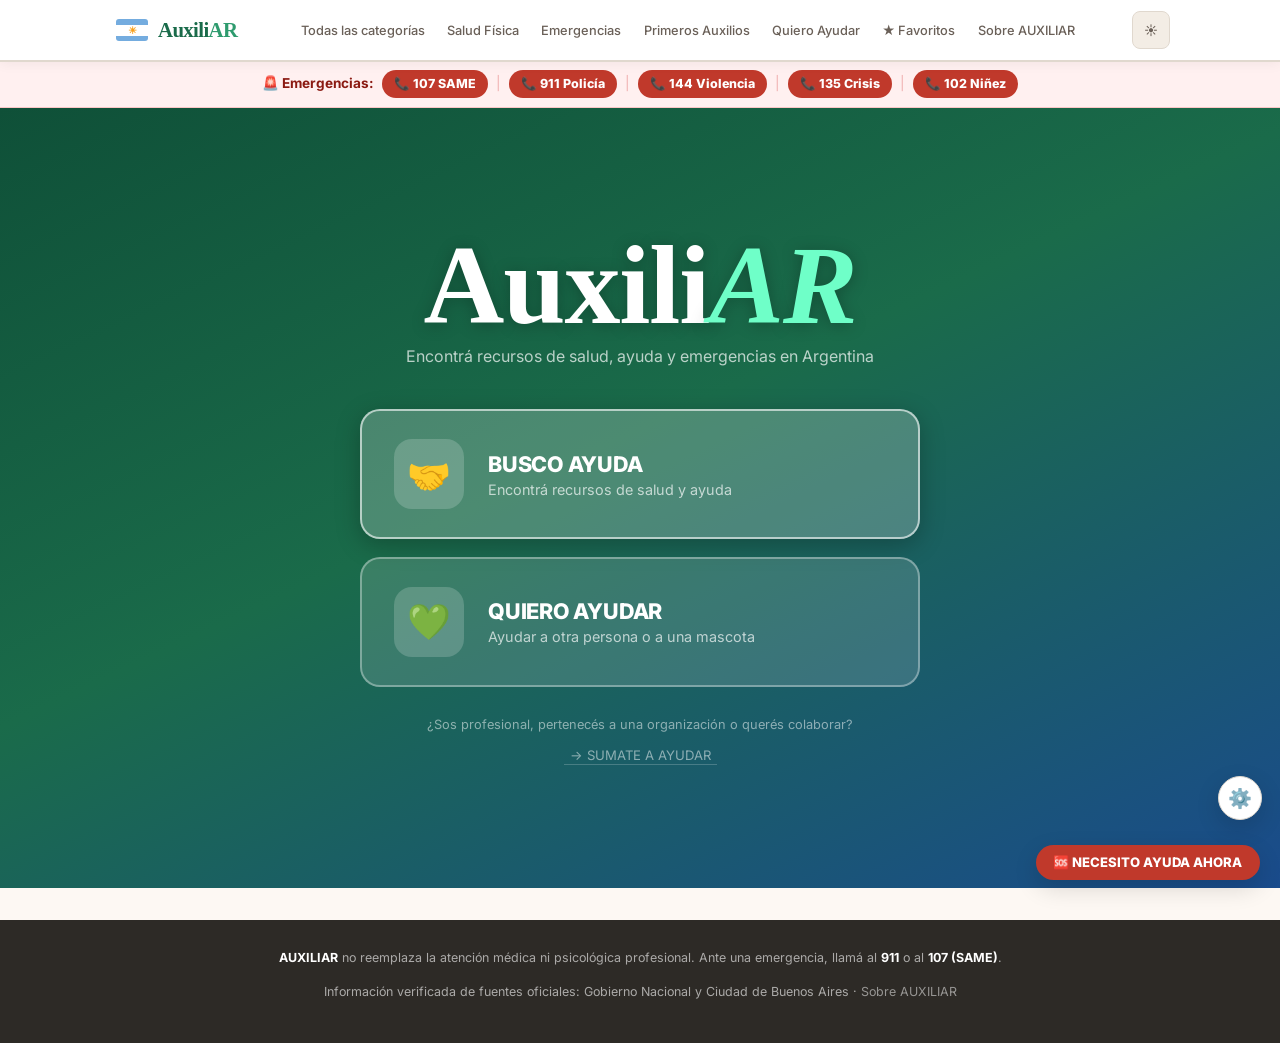
==== commit 2011d75a: "Actualización AUXILIAR — nueva versión" ====
--- a/index.html
+++ b/index.html
@@ -3,1726 +3,111 @@
 <head>
 <meta charset="UTF-8">
 <meta name="viewport" content="width=device-width, initial-scale=1.0">
-<title>AuxiliAR</title>
-<style>
-:root {
-  --verde: #1a6b4a;
-  --verde-claro: #e6f4ed;
-  --verde-medio: #2e9b6e;
-  --azul: #1a4b8c;
-  --azul-claro: #e8f0fb;
-  --celeste: #2979d4;
-  --naranja: #d45a1a;
-  --naranja-claro: #fdf0e8;
-  --amarillo: #c97c00;
-  --amarillo-claro: #fef8e6;
-  --rojo: #c0392b;
-  --rojo-claro: #fdecea;
-  --gris-oscuro: #1c1c1e;
-  --gris: #4a4a4f;
-  --gris-medio: #8a8a8e;
-  --gris-claro: #f2f2f4;
-  --borde: #d8d8dc;
-  --blanco: #ffffff;
-  --font-title: 'Georgia', 'Times New Roman', serif;
-  --font-body: -apple-system, BlinkMacSystemFont, 'Segoe UI', Roboto, sans-serif;
-  --radius: 10px;
-  --shadow: 0 2px 12px rgba(0,0,0,0.08);
-  --text-scale: 1;
-}
-
-* { box-sizing: border-box; margin: 0; padding: 0; }
-
-html { font-size: calc(16px * var(--text-scale)); }
-
-body {
-  font-family: var(--font-body);
-  color: var(--gris-oscuro);
-  background: var(--gris-claro);
-  line-height: 1.65;
-  font-size: 1rem;
-}
-
-/* ALTO CONTRASTE */
-body.high-contrast {
-  --verde: #00cc66;
-  --verde-claro: #001a0d;
-  --verde-medio: #00ff80;
-  --azul: #4da6ff;
-  --azul-claro: #001433;
-  --celeste: #66b3ff;
-  --naranja: #ff884d;
-  --naranja-claro: #1a0800;
-  --amarillo: #ffcc00;
-  --amarillo-claro: #1a1000;
-  --rojo: #ff4444;
-  --rojo-claro: #1a0000;
-  --gris-oscuro: #ffffff;
-  --gris: #cccccc;
-  --gris-medio: #aaaaaa;
-  --gris-claro: #111111;
-  --borde: #444444;
-  --blanco: #1a1a1a;
-  background: #000000;
-  color: #ffffff;
-}
-body.high-contrast nav { background: #000; border-bottom: 2px solid #00cc66; }
-body.high-contrast .emergencias-bar { background: #330000; border-bottom: 2px solid #ff4444; }
-body.high-contrast .emg-btn { background: #1a1a1a; color: #ff4444; border: 1px solid #ff4444; }
-body.high-contrast #onboarding { background: #000; }
-body.high-contrast .quiz-btn { background: #1a1a1a; border-color: #444; }
-body.high-contrast .quiz-btn:hover { background: #262626; border-color: #00cc66; }
-body.high-contrast .quiz-btn .qicon { background: #262626; }
-body.high-contrast .flow-header { background: #000; border-bottom: 2px solid #00cc66; }
-body.high-contrast .flow-back { background: #1a1a1a; border: 1px solid #444; }
-body.high-contrast .search-section { background: #000; border-bottom: 1px solid #444; }
-body.high-contrast .search-wrap input { background: #1a1a1a; color: #fff; border-color: #444; }
-body.high-contrast .search-results { background: #111; border-color: #444; }
-body.high-contrast .sr-item { color: #fff; border-bottom-color: #333; }
-body.high-contrast .sr-item:hover { background: #262626; }
-body.high-contrast .card, body.high-contrast .acc-btn, body.high-contrast .hosp-card,
-body.high-contrast .ong-card, body.high-contrast .contacto-card, body.high-contrast .derecho-item,
-body.high-contrast .test-card, body.high-contrast .pa-category, body.high-contrast .pa-step,
-body.high-contrast .modal, body.high-contrast .region-card, body.high-contrast .perfil-banner {
-  background: #1a1a1a; color: #fff; border-color: #444;
-}
-body.high-contrast .acc-content { background: #111; color: #fff; }
-body.high-contrast table thead th { background: #003300; }
-body.high-contrast tbody tr:nth-child(even) { background: #161616; }
-body.high-contrast tbody tr { border-bottom-color: #333; }
-body.high-contrast .test-opt { background: #262626; border-color: #444; color: #fff; }
-body.high-contrast .test-opt:hover { background: #003300; border-color: #00cc66; }
-body.high-contrast .test-progress { background: #262626; }
-body.high-contrast .form-group select, body.high-contrast .form-group input { background: #262626; color: #fff; border-color: #444; }
-body.high-contrast .btn-cancel { background: #262626; color: #fff; border-color: #444; }
-body.high-contrast .a11y-btn, body.high-contrast .ts-btn { background: #1a1a1a; border: 1px solid #444; }
-body.high-contrast .aviso-info { background: #001433; color: #4da6ff; }
-body.high-contrast .aviso-warn { background: #1a1000; color: #ffcc00; }
-body.high-contrast .aviso-danger { background: #1a0000; color: #ff4444; }
-body.high-contrast .aviso-success { background: #001a0d; color: #00cc66; }
-body.high-contrast .contrib-section { background: #001433; border-color: #444; }
-body.high-contrast .modal-overlay { background: rgba(0,0,0,0.85); }
-body.high-contrast a { color: #66b3ff; }
-body.high-contrast .ong-tel, body.high-contrast .perfil-edit { color: #00cc66; }
-
-/* FOCUS VISIBLE */
-*:focus-visible {
-  outline: 3px solid var(--celeste);
-  outline-offset: 3px;
-  border-radius: 4px;
-}
-
-/* NAV */
-nav {
-  background: var(--verde);
-  position: sticky;
-  top: 0;
-  z-index: 200;
-  box-shadow: 0 2px 8px rgba(0,0,0,0.2);
-}
-.nav-inner {
-  max-width: 1100px;
-  margin: 0 auto;
-  padding: 0 1.5rem;
-  display: flex;
-  align-items: center;
-  justify-content: space-between;
-  height: 60px;
-  gap: 1rem;
-}
-.nav-logo {
-  display: flex;
-  align-items: center;
-  gap: 10px;
-  text-decoration: none;
-  color: white;
-  flex-shrink: 0;
-}
-.nav-logo .flag {
-  width: 32px; height: 22px;
-  display: flex; flex-direction: column;
-  border-radius: 3px; overflow: hidden;
-}
-.nav-logo .flag span:nth-child(1) { background: #74acdf; flex: 1; }
-.nav-logo .flag span:nth-child(2) { background: white; flex: 1; display: flex; align-items: center; justify-content: center; }
-.nav-logo .flag span:nth-child(2)::after { content: '☀'; font-size: 10px; color: #F9A01B; line-height: 1; }
-.nav-logo .flag span:nth-child(3) { background: #74acdf; flex: 1; }
-.nav-logo strong { font-size: 1.15rem; font-weight: 800; letter-spacing: -0.02em; }
-.nav-logo strong em { color: rgba(255,255,255,0.6); font-style: normal; font-weight: 400; font-size: 0.85rem; margin-left: 4px; }
-.nav-links { display: flex; gap: 0.25rem; list-style: none; }
-.nav-links a {
-  color: rgba(255,255,255,0.88);
-  text-decoration: none;
-  font-size: 0.8rem;
-  padding: 6px 10px;
-  border-radius: 6px;
-  transition: background 0.15s;
-  font-weight: 500;
-  white-space: nowrap;
-}
-.nav-links a:hover { background: rgba(255,255,255,0.15); color: white; }
-
-/* ACCESIBILIDAD TOOLBAR */
-.a11y-bar {
-  position: fixed;
-  bottom: 1.5rem;
-  right: 1.5rem;
-  z-index: 300;
-  display: flex;
-  flex-direction: column;
-  gap: 8px;
-  align-items: flex-end;
-}
-.a11y-btn {
-  background: var(--gris-oscuro);
-  color: white;
-  border: none;
-  border-radius: 50px;
-  padding: 8px 14px;
-  font-size: 0.78rem;
-  font-weight: 600;
-  cursor: pointer;
-  display: flex;
-  align-items: center;
-  gap: 6px;
-  box-shadow: 0 2px 10px rgba(0,0,0,0.25);
-  transition: transform 0.12s, background 0.15s;
-  font-family: var(--font-body);
-  white-space: nowrap;
-}
-.a11y-btn:hover { transform: translateY(-1px); }
-.a11y-btn.active { background: var(--verde); }
-.a11y-icon { font-size: 1rem; }
-.text-size-controls { display: flex; gap: 4px; }
-.ts-btn {
-  background: var(--gris-oscuro);
-  color: white;
-  border: none;
-  border-radius: 50%;
-  width: 34px; height: 34px;
-  font-size: 0.85rem;
-  font-weight: 700;
-  cursor: pointer;
-  box-shadow: 0 2px 10px rgba(0,0,0,0.25);
-  transition: background 0.15s;
-  font-family: var(--font-body);
-}
-.ts-btn:hover { background: var(--verde); }
-.ts-btn.active { background: var(--verde); }
-
-/* HAMBURGER */
-.hamburger {
-  display: none;
-  background: none;
-  border: none;
-  cursor: pointer;
-  flex-direction: column;
-  gap: 5px;
-  padding: 4px;
-}
-.hamburger span { display: block; width: 24px; height: 2px; background: white; border-radius: 2px; }
-
-/* EMERGENCIAS BANNER */
-.emergencias-bar {
-  background: var(--rojo);
-  color: white;
-  padding: 0.7rem 1.5rem;
-  display: flex;
-  align-items: center;
-  justify-content: center;
-  gap: 8px;
-  flex-wrap: wrap;
-  font-size: 0.88rem;
-}
-.emg-btn {
-  background: white;
-  color: var(--rojo);
-  border: none;
-  border-radius: 50px;
-  padding: 5px 14px;
-  font-size: 0.8rem;
-  font-weight: 800;
-  cursor: pointer;
-  text-decoration: none;
-  display: inline-flex;
-  align-items: center;
-  gap: 5px;
-  transition: transform 0.1s;
-  font-family: var(--font-body);
-}
-.emg-btn:hover { transform: scale(1.04); }
-.emg-sep { color: rgba(255,255,255,0.4); }
-
-/* ONBOARDING */
-#onboarding {
-  min-height: calc(100vh - 120px);
-  display: flex;
-  align-items: center;
-  justify-content: center;
-  padding: 2rem 1.5rem;
-  background: linear-gradient(160deg, #0f5038 0%, #1a6b4a 50%, #1a4b8c 100%);
-}
-.onboarding-inner {
-  max-width: 600px;
-  width: 100%;
-  text-align: center;
-}
-.onboarding-inner h1 {
-  font-family: var(--font-title);
-  font-size: clamp(2.2rem, 6vw, 3.5rem);
-  color: white;
-  margin-bottom: 0.5rem;
-  font-weight: 800;
-  letter-spacing: -0.02em;
-}
-.onboarding-inner h1 span { color: rgba(255,255,255,0.5); font-weight: 400; }
-.onboarding-inner .subtitle {
-  color: rgba(255,255,255,0.72);
-  font-size: 1rem;
-  margin-bottom: 2.5rem;
-}
-.quiz-options {
-  display: flex;
-  flex-direction: column;
-  gap: 1rem;
-  margin-bottom: 1.5rem;
-}
-.quiz-btn {
-  background: rgba(255,255,255,0.1);
-  border: 1.5px solid rgba(255,255,255,0.25);
-  color: white;
-  border-radius: 14px;
-  padding: 1.3rem 1.5rem;
-  font-size: 1rem;
-  font-weight: 600;
-  cursor: pointer;
-  text-align: left;
-  display: flex;
-  align-items: center;
-  gap: 1rem;
-  transition: background 0.15s, border-color 0.15s, transform 0.1s;
-  font-family: var(--font-body);
-  width: 100%;
-}
-.quiz-btn:hover { background: rgba(255,255,255,0.18); border-color: rgba(255,255,255,0.5); transform: translateY(-1px); }
-.quiz-btn .qicon {
-  width: 48px; height: 48px;
-  border-radius: 12px;
-  background: rgba(255,255,255,0.15);
-  display: flex; align-items: center; justify-content: center;
-  font-size: 1.5rem;
-  flex-shrink: 0;
-}
-.quiz-btn .qtitle { font-size: 1.05rem; font-weight: 700; margin-bottom: 2px; }
-.quiz-btn .qdesc { font-size: 0.8rem; color: rgba(255,255,255,0.65); font-weight: 400; }
-.contrib-link {
-  color: rgba(255,255,255,0.55);
-  font-size: 0.82rem;
-  text-decoration: none;
-  border-bottom: 1px solid rgba(255,255,255,0.2);
-  padding-bottom: 1px;
-  transition: color 0.15s;
-  cursor: pointer;
-  background: none;
-  border-top: none;
-  border-left: none;
-  border-right: none;
-  font-family: var(--font-body);
-}
-.contrib-link:hover { color: rgba(255,255,255,0.85); }
-
-/* FLUJO INTERIOR */
-#app { display: none; }
-.flow-header {
-  background: var(--verde);
-  color: white;
-  padding: 1rem 1.5rem;
-  display: flex;
-  align-items: center;
-  gap: 1rem;
-}
-.flow-back {
-  background: rgba(255,255,255,0.15);
-  border: none;
-  color: white;
-  border-radius: 8px;
-  padding: 6px 12px;
-  font-size: 0.82rem;
-  font-weight: 600;
-  cursor: pointer;
-  font-family: var(--font-body);
-  display: flex; align-items: center; gap: 5px;
-}
-.flow-back:hover { background: rgba(255,255,255,0.25); }
-.flow-title { font-size: 1rem; font-weight: 700; }
-.flow-subtitle { font-size: 0.78rem; color: rgba(255,255,255,0.7); }
-
-/* BUSCADOR */
-.search-section {
-  background: white;
-  border-bottom: 1px solid var(--borde);
-  padding: 1rem 1.5rem;
-  position: sticky;
-  top: 60px;
-  z-index: 100;
-}
-.search-wrap { max-width: 600px; margin: 0 auto; position: relative; }
-.search-wrap input {
-  width: 100%;
-  padding: 10px 16px 10px 40px;
-  border: 1.5px solid var(--borde);
-  border-radius: 50px;
-  font-size: 0.9rem;
-  outline: none;
-  font-family: var(--font-body);
-  background: var(--gris-claro);
-  color: var(--gris-oscuro);
-}
-.search-wrap input:focus { border-color: var(--verde-medio); background: white; }
-.search-icon { position: absolute; left: 14px; top: 50%; transform: translateY(-50%); font-size: 1rem; color: var(--gris-medio); pointer-events: none; }
-.search-results {
-  position: absolute;
-  top: calc(100% + 6px);
-  left: 0; right: 0;
-  background: white;
-  border: 1px solid var(--borde);
-  border-radius: var(--radius);
-  box-shadow: 0 8px 24px rgba(0,0,0,0.12);
-  z-index: 200;
-  max-height: 320px;
-  overflow-y: auto;
-  display: none;
-}
-.search-results.open { display: block; }
-.sr-item {
-  padding: 10px 16px;
-  cursor: pointer;
-  font-size: 0.86rem;
-  border-bottom: 1px solid var(--gris-claro);
-  display: flex; align-items: center; gap: 8px;
-  color: var(--gris-oscuro);
-}
-.sr-item:hover { background: var(--gris-claro); }
-.sr-item:last-child { border-bottom: none; }
-.sr-tag { font-size: 0.7rem; font-weight: 700; text-transform: uppercase; letter-spacing: 0.04em; padding: 2px 7px; border-radius: 50px; background: var(--verde-claro); color: var(--verde); flex-shrink: 0; }
-
-/* CONTENIDO PRINCIPAL */
-.main-content { max-width: 1100px; margin: 0 auto; padding: 2rem 1.5rem; }
-.section-block { margin-bottom: 2.5rem; }
-.section-title {
-  font-family: var(--font-title);
-  font-size: 1.5rem;
-  font-weight: 700;
-  margin-bottom: 0.3rem;
-}
-.section-sub { color: var(--gris-medio); font-size: 0.88rem; margin-bottom: 1.2rem; }
-.divider { width: 40px; height: 4px; background: var(--verde-medio); border-radius: 4px; margin-bottom: 0.6rem; }
-
-/* CARDS */
-.grid-2 { display: grid; grid-template-columns: repeat(auto-fit, minmax(280px, 1fr)); gap: 1rem; }
-.grid-3 { display: grid; grid-template-columns: repeat(auto-fit, minmax(220px, 1fr)); gap: 1rem; }
-.grid-4 { display: grid; grid-template-columns: repeat(auto-fit, minmax(190px, 1fr)); gap: 1rem; }
-
-.card {
-  background: var(--blanco);
-  border-radius: var(--radius);
-  padding: 1.3rem;
-  box-shadow: var(--shadow);
-  border: 1px solid var(--borde);
-}
-.card-icon { width: 42px; height: 42px; border-radius: 10px; display: flex; align-items: center; justify-content: center; font-size: 1.2rem; margin-bottom: 0.75rem; }
-.card h3 { font-size: 0.95rem; font-weight: 700; margin-bottom: 0.35rem; }
-.card p { font-size: 0.84rem; color: var(--gris); line-height: 1.55; }
-.card a { display: inline-flex; align-items: center; gap: 4px; margin-top: 0.7rem; font-size: 0.8rem; font-weight: 600; color: var(--celeste); text-decoration: none; }
-.card a:hover { text-decoration: underline; }
-.ic-verde { background: var(--verde-claro); }
-.ic-azul { background: var(--azul-claro); }
-.ic-naranja { background: var(--naranja-claro); }
-.ic-amarillo { background: var(--amarillo-claro); }
-.ic-rojo { background: var(--rojo-claro); }
-
-/* HOSPITALES TABS */
-.tabs { display: flex; gap: 6px; flex-wrap: wrap; margin-bottom: 1.2rem; }
-.tab-btn {
-  background: var(--gris-claro);
-  border: 1px solid var(--borde);
-  border-radius: 8px;
-  padding: 7px 14px;
-  font-size: 0.82rem;
-  font-weight: 600;
-  cursor: pointer;
-  color: var(--gris);
-  transition: all 0.15s;
-  font-family: var(--font-body);
-}
-.tab-btn.active, .tab-btn:hover { background: var(--verde); color: white; border-color: var(--verde); }
-.tab-panel { display: none; }
-.tab-panel.active { display: block; }
-.hosp-grid { display: grid; grid-template-columns: repeat(auto-fit, minmax(240px, 1fr)); gap: 1rem; }
-.hosp-card {
-  background: var(--gris-claro);
-  border-radius: var(--radius);
-  padding: 1rem 1.1rem;
-  border-left: 4px solid var(--verde-medio);
-}
-.hosp-card h4 { font-size: 0.9rem; font-weight: 700; margin-bottom: 2px; }
-.hosp-esp { font-size: 0.72rem; color: var(--verde); font-weight: 700; text-transform: uppercase; letter-spacing: 0.04em; margin-bottom: 3px; }
-.hosp-card p { font-size: 0.8rem; color: var(--gris); }
-.hosp-card a { font-size: 0.76rem; color: var(--celeste); text-decoration: none; font-weight: 600; display: inline-flex; align-items: center; gap: 3px; margin-top: 4px; }
-
-/* VACUNAS */
-.vacuna-wrap { overflow-x: auto; border-radius: var(--radius); border: 1px solid var(--borde); }
-table { width: 100%; border-collapse: collapse; font-size: 0.85rem; }
-thead th { background: var(--verde); color: white; padding: 10px 14px; text-align: left; font-weight: 600; font-size: 0.78rem; text-transform: uppercase; letter-spacing: 0.04em; }
-tbody tr { border-bottom: 1px solid var(--borde); }
-tbody tr:nth-child(even) { background: var(--gris-claro); }
-tbody td { padding: 8px 14px; }
-.badge { display: inline-block; padding: 2px 8px; border-radius: 50px; font-size: 0.7rem; font-weight: 700; }
-.badge-verde { background: var(--verde-claro); color: var(--verde); }
-.badge-azul { background: var(--azul-claro); color: var(--azul); }
-.badge-naranja { background: var(--naranja-claro); color: var(--naranja); }
-
-/* ACCORDION */
-.accordion { border: 1px solid var(--borde); border-radius: var(--radius); overflow: hidden; }
-.acc-item { border-bottom: 1px solid var(--borde); }
-.acc-item:last-child { border-bottom: none; }
-.acc-btn {
-  width: 100%;
-  background: white;
-  border: none;
-  padding: 1rem 1.2rem;
-  text-align: left;
-  font-size: 0.9rem;
-  font-weight: 600;
-  cursor: pointer;
-  display: flex;
-  justify-content: space-between;
-  align-items: center;
-  color: var(--gris-oscuro);
-  transition: background 0.12s;
-  font-family: var(--font-body);
-}
-.acc-btn:hover { background: var(--gris-claro); }
-.acc-btn .arrow { transition: transform 0.2s; font-size: 0.75rem; color: var(--gris-medio); }
-.acc-btn.open .arrow { transform: rotate(180deg); }
-.acc-content { display: none; padding: 1rem 1.2rem 1.2rem; background: var(--gris-claro); font-size: 0.85rem; color: var(--gris); line-height: 1.65; }
-.acc-content.open { display: block; }
-.acc-content ul { padding-left: 1.2rem; }
-.acc-content ul li { margin-bottom: 5px; }
-
-/* PRIMEROS AUXILIOS */
-.pa-step {
-  display: flex;
-  gap: 1rem;
-  background: white;
-  border-radius: var(--radius);
-  padding: 1.1rem;
-  border: 1px solid var(--borde);
-  margin-bottom: 0.75rem;
-  align-items: flex-start;
-}
-.pa-num {
-  width: 34px; height: 34px;
-  border-radius: 50%;
-  background: var(--rojo);
-  color: white;
-  font-weight: 800;
-  font-size: 0.9rem;
-  display: flex; align-items: center; justify-content: center;
-  flex-shrink: 0;
-}
-.pa-step h4 { font-size: 0.9rem; font-weight: 700; margin-bottom: 3px; }
-.pa-step p { font-size: 0.83rem; color: var(--gris); }
-.pa-category {
-  border-radius: var(--radius);
-  padding: 1.2rem;
-  margin-bottom: 1rem;
-  border: 1px solid var(--borde);
-  background: white;
-}
-.pa-category-header {
-  display: flex;
-  align-items: center;
-  gap: 10px;
-  margin-bottom: 0.8rem;
-  cursor: pointer;
-}
-.pa-category-header h3 { font-size: 1rem; font-weight: 700; }
-.pa-tag { font-size: 0.72rem; font-weight: 700; padding: 3px 9px; border-radius: 50px; text-transform: uppercase; letter-spacing: 0.04em; }
-
-/* TEST */
-.test-card {
-  background: white;
-  border-radius: var(--radius);
-  padding: 1.5rem;
-  border: 1px solid var(--borde);
-  box-shadow: var(--shadow);
-}
-.test-progress { height: 6px; background: var(--gris-claro); border-radius: 3px; margin-bottom: 1.2rem; overflow: hidden; }
-.test-progress-bar { height: 100%; background: var(--verde); border-radius: 3px; transition: width 0.3s; }
-.test-q { font-size: 1rem; font-weight: 700; margin-bottom: 1rem; line-height: 1.4; }
-.test-options { display: flex; flex-direction: column; gap: 0.6rem; margin-bottom: 1.2rem; }
-.test-opt {
-  background: var(--gris-claro);
-  border: 1.5px solid var(--borde);
-  border-radius: 8px;
-  padding: 0.75rem 1rem;
-  font-size: 0.88rem;
-  cursor: pointer;
-  text-align: left;
-  transition: all 0.15s;
-  font-family: var(--font-body);
-  color: var(--gris-oscuro);
-}
-.test-opt:hover { border-color: var(--celeste); background: var(--azul-claro); }
-.test-opt.correct { background: var(--verde-claro); border-color: var(--verde); color: var(--verde); }
-.test-opt.wrong { background: var(--rojo-claro); border-color: var(--rojo); color: var(--rojo); }
-.test-opt:disabled { cursor: default; }
-.test-feedback { font-size: 0.84rem; padding: 0.75rem 1rem; border-radius: 8px; margin-bottom: 1rem; line-height: 1.5; }
-.test-feedback.ok { background: var(--verde-claro); color: var(--verde); border: 1px solid rgba(46,155,110,0.3); }
-.test-feedback.nok { background: var(--rojo-claro); color: var(--rojo); border: 1px solid rgba(192,57,43,0.3); }
-.test-nav { display: flex; justify-content: flex-end; }
-.btn-next {
-  background: var(--verde);
-  color: white;
-  border: none;
-  border-radius: 8px;
-  padding: 9px 20px;
-  font-size: 0.88rem;
-  font-weight: 700;
-  cursor: pointer;
-  font-family: var(--font-body);
-}
-.btn-next:hover { background: var(--verde-medio); }
-
-/* DERECHOS */
-.derecho-item {
-  display: flex;
-  gap: 12px;
-  align-items: flex-start;
-  background: white;
-  border-radius: var(--radius);
-  padding: 1rem 1.1rem;
-  border: 1px solid var(--borde);
-}
-.derecho-num {
-  width: 30px; height: 30px;
-  border-radius: 50%;
-  background: var(--verde);
-  color: white;
-  font-weight: 800;
-  font-size: 0.82rem;
-  display: flex; align-items: center; justify-content: center;
-  flex-shrink: 0;
-}
-.derecho-item h4 { font-size: 0.88rem; font-weight: 700; margin-bottom: 2px; }
-.derecho-item p { font-size: 0.8rem; color: var(--gris); }
-
-/* ONGs */
-.ong-card {
-  background: white;
-  border-radius: var(--radius);
-  padding: 1.1rem;
-  border: 1px solid var(--borde);
-  box-shadow: var(--shadow);
-}
-.ong-card .ong-cat { font-size: 0.7rem; font-weight: 700; text-transform: uppercase; letter-spacing: 0.05em; margin-bottom: 4px; }
-.ong-card h4 { font-size: 0.9rem; font-weight: 700; margin-bottom: 3px; }
-.ong-card p { font-size: 0.8rem; color: var(--gris); margin-bottom: 6px; }
-.ong-tel { display: inline-flex; align-items: center; gap: 5px; font-size: 0.82rem; font-weight: 700; color: var(--verde); text-decoration: none; }
-.ong-tel:hover { text-decoration: underline; }
-.ong-link { display: inline-flex; align-items: center; gap: 4px; font-size: 0.78rem; color: var(--celeste); text-decoration: none; margin-left: 10px; }
-
-/* CONTACTOS */
-.contacto-card {
-  background: white;
-  border-radius: var(--radius);
-  padding: 1.2rem;
-  border: 1px solid var(--borde);
-  box-shadow: var(--shadow);
-  text-align: center;
-}
-.contacto-card .cnum { font-size: 1.7rem; font-weight: 800; font-family: var(--font-title); color: var(--verde); display: block; line-height: 1.1; margin-bottom: 4px; }
-.contacto-card h4 { font-size: 0.85rem; font-weight: 700; margin-bottom: 3px; }
-.contacto-card p { font-size: 0.76rem; color: var(--gris); }
-.contacto-card a { display: block; margin-top: 6px; font-size: 0.82rem; font-weight: 700; color: white; background: var(--verde); border-radius: 6px; padding: 5px; text-decoration: none; }
-
-/* PERFIL */
-.perfil-banner {
-  background: var(--azul-claro);
-  border: 1px solid rgba(41,121,212,0.2);
-  border-radius: var(--radius);
-  padding: 1rem 1.2rem;
-  margin-bottom: 1.5rem;
-  display: flex;
-  align-items: center;
-  justify-content: space-between;
-  flex-wrap: wrap;
-  gap: 0.5rem;
-  font-size: 0.86rem;
-}
-.perfil-banner strong { color: var(--azul); }
-.perfil-edit { font-size: 0.78rem; color: var(--celeste); background: none; border: none; cursor: pointer; font-family: var(--font-body); text-decoration: underline; }
-
-/* MODAL PERFIL */
-.modal-overlay {
-  position: fixed; inset: 0;
-  background: rgba(0,0,0,0.5);
-  z-index: 400;
-  display: none;
-  align-items: center;
-  justify-content: center;
-  padding: 1.5rem;
-}
-.modal-overlay.open { display: flex; }
-.modal {
-  background: white;
-  border-radius: 16px;
-  padding: 2rem;
-  max-width: 480px;
-  width: 100%;
-  box-shadow: 0 20px 60px rgba(0,0,0,0.2);
-}
-.modal h3 { font-size: 1.1rem; font-weight: 700; margin-bottom: 1.2rem; }
-.form-group { margin-bottom: 1rem; }
-.form-group label { display: block; font-size: 0.84rem; font-weight: 600; margin-bottom: 5px; color: var(--gris); }
-.form-group select, .form-group input {
-  width: 100%;
-  padding: 9px 12px;
-  border: 1.5px solid var(--borde);
-  border-radius: 8px;
-  font-size: 0.88rem;
-  outline: none;
-  font-family: var(--font-body);
-  color: var(--gris-oscuro);
-  background: white;
-}
-.form-group select:focus, .form-group input:focus { border-color: var(--verde-medio); }
-.modal-actions { display: flex; gap: 0.75rem; justify-content: flex-end; margin-top: 1.5rem; }
-.btn-cancel { background: var(--gris-claro); border: 1px solid var(--borde); color: var(--gris); border-radius: 8px; padding: 8px 18px; font-size: 0.86rem; font-weight: 600; cursor: pointer; font-family: var(--font-body); }
-.btn-save { background: var(--verde); color: white; border: none; border-radius: 8px; padding: 8px 18px; font-size: 0.86rem; font-weight: 700; cursor: pointer; font-family: var(--font-body); }
-
-/* CONTRIBUIR */
-.contrib-section { background: var(--azul-claro); border-radius: 14px; padding: 2rem; border: 1px solid rgba(41,121,212,0.15); }
-.contrib-section h3 { font-size: 1.1rem; font-weight: 700; margin-bottom: 0.5rem; color: var(--azul); }
-.contrib-section p { font-size: 0.88rem; color: var(--gris); margin-bottom: 1.2rem; }
-
-/* AVISO */
-.aviso {
-  border-radius: 8px;
-  padding: 0.9rem 1.1rem;
-  font-size: 0.84rem;
-  display: flex;
-  gap: 8px;
-  align-items: flex-start;
-  margin-bottom: 1rem;
-}
-.aviso-info { background: var(--azul-claro); color: var(--azul); border: 1px solid rgba(41,121,212,0.2); }
-.aviso-warn { background: var(--amarillo-claro); color: var(--amarillo); border: 1px solid rgba(201,124,0,0.2); }
-.aviso-danger { background: var(--rojo-claro); color: var(--rojo); border: 1px solid rgba(192,57,43,0.2); }
-.aviso-success { background: var(--verde-claro); color: var(--verde); border: 1px solid rgba(46,155,110,0.2); }
-
-/* MAPA REGION */
-.region-grid { display: grid; grid-template-columns: repeat(auto-fit, minmax(175px, 1fr)); gap: 0.75rem; }
-.region-card { background: white; border-radius: var(--radius); padding: 0.9rem; border-left: 4px solid var(--celeste); border-top: 1px solid var(--borde); border-right: 1px solid var(--borde); border-bottom: 1px solid var(--borde); }
-.region-card h4 { font-size: 0.86rem; font-weight: 700; margin-bottom: 4px; }
-.region-card p { font-size: 0.76rem; color: var(--gris); line-height: 1.5; }
-
-/* FOOTER */
-footer { background: var(--gris-oscuro); color: rgba(255,255,255,0.6); padding: 2rem 1.5rem; font-size: 0.8rem; text-align: center; margin-top: 3rem; }
-footer strong { color: white; }
-footer a { color: rgba(255,255,255,0.5); text-decoration: none; }
-footer a:hover { color: white; }
-
-/* RESPONSIVE */
-@media (max-width: 680px) {
-  .nav-links { display: none; flex-direction: column; position: absolute; top: 60px; left: 0; right: 0; background: var(--verde); padding: 1rem; gap: 4px; }
-  .nav-links.open { display: flex; }
-  .nav-links a { padding: 10px 14px; font-size: 0.9rem; }
-  .hamburger { display: flex; }
-  .a11y-bar { bottom: 1rem; right: 1rem; }
-  .emergencias-bar { font-size: 0.78rem; }
-  .onboarding-inner h1 { font-size: 2rem; }
-  .main-content { padding: 1.5rem 1rem; }
-}
-</style>
+<title>AUXILIAR</title>
+<link rel="preconnect" href="https://fonts.googleapis.com">
+<link rel="preconnect" href="https://fonts.gstatic.com" crossorigin>
+<link href="https://fonts.googleapis.com/css2?family=DM+Serif+Display&family=Inter:wght@400;500;600;700;800&display=swap" rel="stylesheet">
+<link rel="stylesheet" href="styles.css">
 </head>
 <body>
+<a href="#main-content" class="skip-link">Saltar al contenido principal</a>
 
-<!-- BARRA ACCESIBILIDAD -->
-<div class="a11y-bar" role="toolbar" aria-label="Opciones de accesibilidad">
-  <div class="text-size-controls">
-    <button class="ts-btn" id="tsSmall" onclick="setTextSize(1)" aria-label="Texto normal" title="Texto normal">A</button>
-    <button class="ts-btn active" id="tsMed" onclick="setTextSize(1.15)" aria-label="Texto grande" title="Texto grande" style="font-size:1rem;">A</button>
-    <button class="ts-btn" id="tsLarge" onclick="setTextSize(1.3)" aria-label="Texto muy grande" title="Texto muy grande" style="font-size:1.15rem;">A</button>
+<!-- HEADER -->
+<header class="app-header">
+  <div class="container app-header__inner">
+    <button class="logo-btn" onclick="navigate('/')" aria-label="AUXILIAR — Ir al inicio">
+      <div class="logo-flag" aria-hidden="true"><span></span><span></span><span></span></div>
+      <strong class="logo-text">Auxili<span class="logo-ar">AR</span></strong>
+    </button>
+    <ul class="nav-links" id="navLinks">
+      <li><a href="#" onclick="event.preventDefault(); navigate('/categorias')">Todas las categorías</a></li>
+      <li><a href="#" onclick="event.preventDefault(); navigate('/categorias/salud-fisica')">Salud Física</a></li>
+      <li><a href="#" onclick="event.preventDefault(); navigate('/categorias/emergencias')">Emergencias</a></li>
+      <li><a href="#" onclick="event.preventDefault(); navigate('/categorias/primeros-auxilios')">Primeros Auxilios</a></li>
+      <li><a href="#" onclick="event.preventDefault(); navigate('/quiero-ayudar')">Quiero Ayudar</a></li>
+      <li><a href="#" onclick="event.preventDefault(); navigate('/favoritos')">★ Favoritos</a></li>
+      <li><a href="#" onclick="event.preventDefault(); navigate('/sobre-auxiliar')">Sobre AUXILIAR</a></li>
+    </ul>
+    <div class="header-actions">
+      <button type="button" id="theme-toggle" class="icon-btn" aria-pressed="false" aria-label="Modo oscuro" onclick="toggleTheme()" title="Cambiar tema">
+        <span class="icon-sun" aria-hidden="true">☀</span>
+        <span class="icon-moon" aria-hidden="true" hidden>☾</span>
+      </button>
+
+      <button class="hamburger" id="hamburger" aria-label="Abrir menú" aria-expanded="false">
+        <span></span><span></span><span></span>
+      </button>
+    </div>
   </div>
-  <button class="a11y-btn" id="contrastBtn" onclick="toggleContrast()" aria-pressed="false">
-    <span class="a11y-icon">◐</span> Alto contraste
-  </button>
-  <button class="a11y-btn" id="ttsBtn" onclick="toggleTTS()" aria-pressed="false">
-    <span class="a11y-icon">🔊</span> <span id="ttsBtnLabel">Leer sección</span>
-  </button>
+</header>
+
+<!-- BARRA EMERGENCIAS -->
+<div class="emg-bar" role="complementary" aria-label="Números de emergencia">
+  <strong>🚨 Emergencias:</strong>
+  <a href="tel:107" class="emg-btn">📞 107 SAME</a>
+  <span class="emg-sep">|</span>
+  <a href="tel:911" class="emg-btn">📞 911 Policía</a>
+  <span class="emg-sep">|</span>
+  <a href="tel:144" class="emg-btn">📞 144 Violencia</a>
+  <span class="emg-sep">|</span>
+  <a href="tel:135" class="emg-btn">📞 135 Crisis</a>
+  <span class="emg-sep">|</span>
+  <a href="tel:102" class="emg-btn">📞 102 Niñez</a>
 </div>
 
-<!-- NAV -->
-<nav>
-  <div class="nav-inner">
-    <a class="nav-logo" href="#" onclick="volverOnboarding(event)" aria-label="AuxiliAR inicio">
-      <div class="flag" aria-hidden="true"><span></span><span></span><span></span></div>
-      <strong>Auxili<span style="color:rgba(255,255,255,0.5);">AR</span></strong>
-    </a>
-    <ul class="nav-links" id="navLinks">
-      <li><a href="#" onclick="navTo(event,'atencion')">Atención gratuita</a></li>
-      <li><a href="#" onclick="navTo(event,'hospitales')">Hospitales</a></li>
-      <li><a href="#" onclick="navTo(event,'vacunas')">Vacunas</a></li>
-      <li><a href="#" onclick="navTo(event,'primeros-auxilios')">Primeros auxilios</a></li>
-      <li><a href="#" onclick="navTo(event,'ongs')">ONGs</a></li>
-      <li><a href="#" onclick="navTo(event,'contactos')">Emergencias</a></li>
-    </ul>
-    <button class="hamburger" id="hamburger" aria-label="Abrir menú" aria-expanded="false">
-      <span></span><span></span><span></span>
-    </button>
-  </div>
-</nav>
-
-<!-- EMERGENCIAS -->
-<div class="emergencias-bar" role="complementary" aria-label="Números de emergencia">
-  <strong>🚨 Emergencias:</strong>
-  <a href="tel:107" class="emg-btn">📞 107 — SAME</a>
-  <span class="emg-sep">|</span>
-  <a href="tel:911" class="emg-btn">📞 911 — Policía</a>
-  <span class="emg-sep">|</span>
-  <a href="tel:08009993425" class="emg-btn">📞 0800-999-3425 — Salud Mental</a>
-  <span class="emg-sep">|</span>
-  <a href="tel:144" class="emg-btn">📞 144 — Violencia de género</a>
-</div>
-
-<!-- ONBOARDING -->
-<div id="onboarding" role="main">
-  <div class="onboarding-inner">
-    <p style="font-size:0.78rem; letter-spacing:0.1em; text-transform:uppercase; color:rgba(255,255,255,0.5); margin-bottom:0.75rem;">Sistema de salud público · Argentina</p>
-    <h1>Auxili<span>AR</span></h1>
-    <p class="subtitle">Tu guía de acceso a la salud pública argentina, gratuita y para todos.</p>
-
-    <div class="quiz-options" role="group" aria-label="¿Qué necesitás?">
-      <button class="quiz-btn" onclick="iniciarFlujo('necesito')" aria-label="Necesito ayuda para mí">
-        <div class="qicon" aria-hidden="true">🙋</div>
-        <div>
-          <div class="qtitle">Necesito ayuda</div>
-          <div class="qdesc">Busco atención médica, programas, información o recursos para mí</div>
-        </div>
-      </button>
-      <button class="quiz-btn" onclick="iniciarFlujo('ayudar')" aria-label="Quiero ayudar a alguien">
-        <div class="qicon" aria-hidden="true">🤝</div>
-        <div>
-          <div class="qtitle">Quiero ayudar</div>
-          <div class="qdesc">Encontré a alguien que necesita asistencia o quiero saber cómo actuar</div>
-        </div>
-      </button>
-    </div>
-
-    <button class="contrib-link" onclick="iniciarFlujo('contribuir')" aria-label="Soy profesional u ONG y quiero contribuir">
-      ¿Sos profesional de la salud o representás una ONG? →
-    </button>
-  </div>
-</div>
-
-<!-- APP INTERIOR -->
-<div id="app">
-
-  <!-- PERFIL MODAL -->
-  <div class="modal-overlay" id="perfilModal" role="dialog" aria-modal="true" aria-label="Configurar perfil">
-    <div class="modal">
-      <h3>Tu perfil</h3>
-      <p style="font-size:0.84rem; color:var(--gris); margin-bottom:1.2rem;">Personalizamos el contenido según tus datos. Todo se guarda localmente en tu dispositivo.</p>
-      <div class="form-group">
-        <label for="sel-provincia">Provincia</label>
-        <select id="sel-provincia">
-          <option value="">Seleccioná tu provincia</option>
-          <option>Buenos Aires (CABA)</option>
-          <option>Buenos Aires (Provincia)</option>
-          <option>Córdoba</option>
-          <option>Santa Fe</option>
-          <option>Mendoza</option>
-          <option>Tucumán</option>
-          <option>Entre Ríos</option>
-          <option>Salta</option>
-          <option>Misiones</option>
-          <option>Chaco</option>
-          <option>Corrientes</option>
-          <option>Santiago del Estero</option>
-          <option>San Juan</option>
-          <option>Jujuy</option>
-          <option>Río Negro</option>
-          <option>Neuquén</option>
-          <option>Formosa</option>
-          <option>Chubut</option>
-          <option>San Luis</option>
-          <option>Catamarca</option>
-          <option>La Rioja</option>
-          <option>La Pampa</option>
-          <option>Santa Cruz</option>
-          <option>Tierra del Fuego</option>
-        </select>
-      </div>
-      <div class="form-group">
-        <label for="sel-grupo">Grupo etario</label>
-        <select id="sel-grupo">
-          <option value="">Seleccioná tu grupo</option>
-          <option>Niño/a (0–12 años)</option>
-          <option>Adolescente (13–17 años)</option>
-          <option>Adulto/a joven (18–39 años)</option>
-          <option>Adulto/a (40–64 años)</option>
-          <option>Adulto/a mayor (65+ años)</option>
-        </select>
-      </div>
-      <div class="form-group">
-        <label for="sel-condicion">Condición relevante (opcional)</label>
-        <select id="sel-condicion">
-          <option value="">Ninguna en particular</option>
-          <option>Embarazo</option>
-          <option>Diabetes</option>
-          <option>Hipertensión</option>
-          <option>Enfermedad crónica</option>
-          <option>Salud mental</option>
-          <option>Discapacidad</option>
-        </select>
-      </div>
-      <div class="modal-actions">
-        <button class="btn-cancel" onclick="cerrarModal()">Cancelar</button>
-        <button class="btn-save" onclick="guardarPerfil()">Guardar perfil</button>
-      </div>
-    </div>
-  </div>
-
-  <!-- FLOW HEADER -->
-  <div class="flow-header" id="flowHeader">
-    <button class="flow-back" onclick="volverOnboarding()" aria-label="Volver al inicio">← Inicio</button>
-    <div>
-      <div class="flow-title" id="flowTitle">Necesito ayuda</div>
-      <div class="flow-subtitle" id="flowSubtitle">Recursos del sistema de salud público</div>
-    </div>
-  </div>
-
-  <!-- BUSCADOR -->
-  <div class="search-section" role="search">
+<main id="main-content">
+  <!-- SEARCH BAR (solo se muestra en vistas de categorías) -->
+  <div class="search-section" id="searchSection" style="display:none;">
     <div class="search-wrap">
       <span class="search-icon" aria-hidden="true">🔍</span>
-      <input type="search" id="searchInput" placeholder="Buscar hospitales, vacunas, programas, ONGs..." aria-label="Buscar en AuxiliAR" autocomplete="off" />
+      <input type="search" id="searchInput" placeholder="Buscar hospitales, vacunas, primeros auxilios..." autocomplete="off" aria-label="Buscar recursos">
       <div class="search-results" id="searchResults" role="listbox" aria-label="Resultados de búsqueda"></div>
     </div>
   </div>
 
-  <!-- CONTENIDO -->
-  <main class="main-content" id="mainContent">
+  <div id="app-outlet"></div>
+</main>
 
-    <!-- PERFIL BANNER -->
-    <div class="perfil-banner" id="perfilBanner" style="display:none;">
-      <span>👤 <strong id="perfilResumen">Tu perfil</strong></span>
-      <button class="perfil-edit" id="perfilEditBtn" onclick="abrirModal()">Editar perfil</button>
+<button class="emergency-fab" onclick="navigate('/categorias/emergencias')" aria-label="Necesito ayuda ahora — ir a emergencias">
+  🆘 NECESITO AYUDA AHORA
+</button>
+
+<!-- ACCESSIBILITY BAR -->
+<div class="a11y-bar" role="toolbar" aria-label="Opciones de accesibilidad">
+  <!-- Panel colapsable -->
+  <div class="a11y-panel collapsed" id="a11yPanel">
+    <div class="a11y-panel-label">Tamaño de texto</div>
+    <div class="ts-controls">
+      <button class="ts-btn" onclick="setTextSize(1)" aria-label="Texto normal">A pequeño</button>
+      <button class="ts-btn active" onclick="setTextSize(1.15)" aria-label="Texto mediano">A medio</button>
+      <button class="ts-btn" onclick="setTextSize(1.3)" aria-label="Texto grande">A grande</button>
     </div>
-
-    <!-- SECCIÓN: ATENCIÓN -->
-    <div class="section-block" id="sec-atencion" data-section="atencion">
-      <div class="divider"></div>
-      <h2 class="section-title" id="titulo-atencion">Atención gratuita</h2>
-      <p class="section-sub" id="sub-atencion">Todo lo que necesitás para acceder al sistema de salud público.</p>
-
-      <div class="grid-4" style="margin-bottom:1.2rem;">
-        <div class="card" style="border-top:3px solid var(--verde);">
-          <div class="card-icon ic-verde">🪪</div>
-          <h3>Solo necesitás tu DNI</h3>
-          <p>No se puede negar atención a nadie. Con tu DNI podés acceder a cualquier hospital público.</p>
-        </div>
-        <div class="card" style="border-top:3px solid var(--celeste);">
-          <div class="card-icon ic-azul">🆓</div>
-          <h3>Todo es gratuito</h3>
-          <p>Consultas, estudios, internaciones, cirugías, partos y medicamentos en guardia sin costo.</p>
-        </div>
-        <div class="card" style="border-top:3px solid var(--naranja);">
-          <div class="card-icon ic-naranja">📅</div>
-          <h3>Turnos programados</h3>
-          <p>Para especialidades pedís turno en el hospital o por los sistemas online de cada provincia.</p>
-        </div>
-        <div class="card" style="border-top:3px solid var(--amarillo);">
-          <div class="card-icon ic-amarillo">🚨</div>
-          <h3>Guardia 24hs</h3>
-          <p>Las guardias atienden las 24 horas los 365 días del año sin necesidad de turno previo.</p>
-        </div>
-      </div>
-
-      <div class="accordion">
-        <div class="acc-item">
-          <button class="acc-btn" onclick="toggleAcc(this)">¿Pueden negarse a atenderme por no tener obra social? <span class="arrow">▼</span></button>
-          <div class="acc-content"><p>No. La Ley 26.529 y la Constitución Nacional garantizan el derecho a la salud. Ningún hospital público puede negarte atención por carecer de obra social o prepaga. Si esto sucede, pedí hablar con el director del hospital o llamá al 0800 Salud Responde.</p></div>
-        </div>
-        <div class="acc-item">
-          <button class="acc-btn" onclick="toggleAcc(this)">¿Tengo que pagar por medicamentos? <span class="arrow">▼</span></button>
-          <div class="acc-content"><ul><li>En guardia e internación: siempre gratuitos.</li><li><strong>REMEDIAR:</strong> medicamentos gratuitos en CAPS para enfermedades crónicas.</li><li><strong>Farmacia del hospital:</strong> muchos hospitales dispensan medicamentos gratuitos o a bajo costo.</li><li><strong>Farmacias populares municipales:</strong> disponibles en varios municipios.</li></ul></div>
-        </div>
-        <div class="acc-item">
-          <button class="acc-btn" onclick="toggleAcc(this)">¿Cómo accedo a estudios como análisis, ecografías o tomografías? <span class="arrow">▼</span></button>
-          <div class="acc-content"><p>Con la orden de un médico del sistema público podés realizarte estudios de forma gratuita: laboratorio, radiografías, ecografías, tomografías y resonancias, según disponibilidad del establecimiento o derivación.</p></div>
-        </div>
-        <div class="acc-item">
-          <button class="acc-btn" onclick="toggleAcc(this)">Turnos online por provincia <span class="arrow">▼</span></button>
-          <div class="acc-content">
-            <ul>
-              <li><strong>CABA:</strong> <a href="https://turnosweb.buenosaires.gob.ar" target="_blank" rel="noopener" style="color:var(--celeste);">turnosweb.buenosaires.gob.ar</a> o llamar al 147</li>
-              <li><strong>Provincia de Bs.As.:</strong> <a href="https://turnosweb.ms.gba.gov.ar" target="_blank" rel="noopener" style="color:var(--celeste);">turnosweb.ms.gba.gov.ar</a></li>
-              <li><strong>Córdoba:</strong> <a href="https://turnos.cba.gov.ar" target="_blank" rel="noopener" style="color:var(--celeste);">turnos.cba.gov.ar</a></li>
-              <li><strong>Nacional (buscador):</strong> <a href="https://www.argentina.gob.ar/salud" target="_blank" rel="noopener" style="color:var(--celeste);">argentina.gob.ar/salud</a></li>
-            </ul>
-          </div>
-        </div>
-      </div>
-    </div>
-
-    <!-- SECCIÓN: HOSPITALES -->
-    <div class="section-block" id="sec-hospitales" data-section="hospitales">
-      <div class="divider"></div>
-      <h2 class="section-title" id="titulo-hospitales">Hospitales públicos</h2>
-      <p class="section-sub" id="sub-hospitales">Red de hospitales nacionales, provinciales y municipales de referencia.</p>
-
-      <div class="tabs">
-        <button class="tab-btn active" onclick="showTab(this,'tab-caba')">CABA</button>
-        <button class="tab-btn" onclick="showTab(this,'tab-gba')">Conurbano</button>
-        <button class="tab-btn" onclick="showTab(this,'tab-interior')">Interior</button>
-        <button class="tab-btn" onclick="showTab(this,'tab-especial')">Por especialidad</button>
-      </div>
-
-      <div class="tab-panel active" id="tab-caba">
-        <div class="hosp-grid">
-          <div class="hosp-card"><div class="hosp-esp">Pediatría</div><h4>Hospital Garrahan</h4><p>Combatientes de Malvinas 3150, Parque Patricios. Principal hospital pediátrico público del país.</p><a href="https://www.garrahan.gov.ar" target="_blank" rel="noopener">garrahan.gov.ar ↗</a></div>
-          <div class="hosp-card"><div class="hosp-esp">General / Alta complejidad</div><h4>Hospital de Clínicas (UBA)</h4><p>Av. Córdoba 2351, Balvanera. Hospital universitario con todas las especialidades.</p></div>
-          <div class="hosp-card"><div class="hosp-esp">Enfermedades infecciosas</div><h4>Hospital Muñiz</h4><p>Uspallata 2272, Parque Patricios. Referente nacional en infectología.</p><a href="https://www.buenosaires.gob.ar/hospitalmuniz" target="_blank" rel="noopener">buenosaires.gob.ar ↗</a></div>
-          <div class="hosp-card"><div class="hosp-esp">Oncología</div><h4>Hospital Roffo</h4><p>Av. San Martín 5481, Villa del Parque. Centro oncológico de referencia nacional.</p><a href="https://www.buenosaires.gob.ar/hospitalroffo" target="_blank" rel="noopener">buenosaires.gob.ar ↗</a></div>
-          <div class="hosp-card"><div class="hosp-esp">Salud mental</div><h4>Hospital Borda</h4><p>Dr. Ramón Carrillo 375, Barracas. Hospital monovalente de salud mental.</p></div>
-          <div class="hosp-card"><div class="hosp-esp">Maternidad / Ginecología</div><h4>Hospital Álvarez</h4><p>Av. Gaona 3355, Floresta. Referente en ginecología, obstetricia y neonatología.</p></div>
-          <div class="hosp-card"><div class="hosp-esp">General</div><h4>Hospital Ramos Mejía</h4><p>General Urquiza 609, Balvanera. Gran hospital general con guardia de alta complejidad.</p></div>
-          <div class="hosp-card"><div class="hosp-esp">Cardiología / General</div><h4>Hospital Rivadavia</h4><p>Av. Las Heras 2670, Recoleta. Hospital general de agudos con área cardiovascular.</p></div>
-        </div>
-        <p style="margin-top:0.8rem; font-size:0.8rem; color:var(--gris);">Turnos CABA: <a href="https://turnosweb.buenosaires.gob.ar" target="_blank" rel="noopener" style="color:var(--celeste);">turnosweb.buenosaires.gob.ar</a> o llamar al <strong>147</strong></p>
-      </div>
-
-      <div class="tab-panel" id="tab-gba">
-        <div class="hosp-grid">
-          <div class="hosp-card"><div class="hosp-esp">Alta complejidad · Nacional</div><h4>Hospital Posadas</h4><p>Av. Marconi y Presidente Illia, El Palomar. El hospital nacional más grande del país.</p><a href="https://www.hospitalposadas.gov.ar" target="_blank" rel="noopener">hospitalposadas.gov.ar ↗</a></div>
-          <div class="hosp-card"><div class="hosp-esp">Alta complejidad · La Plata</div><h4>Hospital San Martín</h4><p>Calle 1 esq. 70, La Plata. Hospital provincial de alta complejidad.</p></div>
-          <div class="hosp-card"><div class="hosp-esp">Pediatría · La Plata</div><h4>Hospital Sor María Ludovica</h4><p>Calle 14 nº 1631, La Plata. Principal pediátrico de la Provincia de Buenos Aires.</p></div>
-          <div class="hosp-card"><div class="hosp-esp">General · Quilmes</div><h4>Hospital Zonal Quilmes</h4><p>Av. Allison Bell 500, Quilmes. Gran cobertura en el sur del conurbano.</p></div>
-          <div class="hosp-card"><div class="hosp-esp">General · Lanús</div><h4>Hospital Evita</h4><p>Río de Janeiro 1910, Lanús. Uno de los más grandes del sur del conurbano.</p></div>
-          <div class="hosp-card"><div class="hosp-esp">General · Vicente López</div><h4>Hospital Vicente López y Planes</h4><p>Av. Maipú 1775, Vicente López. Amplia cobertura del norte del conurbano.</p></div>
-        </div>
-        <p style="margin-top:0.8rem; font-size:0.8rem; color:var(--gris);">Turnos Provincia: <a href="https://turnosweb.ms.gba.gov.ar" target="_blank" rel="noopener" style="color:var(--celeste);">turnosweb.ms.gba.gov.ar</a></p>
-      </div>
-
-      <div class="tab-panel" id="tab-interior">
-        <div class="region-grid">
-          <div class="region-card" style="border-left-color:var(--verde);"><h4>🌿 Centro</h4><p><strong>Córdoba:</strong> Hospital Nacional de Clínicas (UNC)<br><strong>Rosario:</strong> Hospital Centenario, HECA<br><strong>Santa Fe:</strong> Hospital Cullen</p></div>
-          <div class="region-card" style="border-left-color:var(--celeste);"><h4>🏔️ Cuyo</h4><p><strong>Mendoza:</strong> Hospital Central<br><strong>San Juan:</strong> Hospital Rawson<br><strong>San Luis:</strong> Hospital Regional</p></div>
-          <div class="region-card" style="border-left-color:var(--naranja);"><h4>☀️ NOA</h4><p><strong>Tucumán:</strong> Hospital del Niño Jesús, Padilla<br><strong>Salta:</strong> Hospital San Bernardo<br><strong>Jujuy:</strong> Hospital Pablo Soria</p></div>
-          <div class="region-card" style="border-left-color:var(--amarillo);"><h4>🌿 NEA</h4><p><strong>Corrientes:</strong> Hospital Vidal<br><strong>Chaco:</strong> Hospital Perrando<br><strong>Misiones:</strong> Hospital Escuela</p></div>
-          <div class="region-card" style="border-left-color:var(--verde-medio);"><h4>🌊 Patagonia</h4><p><strong>Neuquén:</strong> Hospital Castro Rendón<br><strong>Bariloche:</strong> Hospital Zonal<br><strong>Ushuaia:</strong> Hospital Regional</p></div>
-        </div>
-      </div>
-
-      <div class="tab-panel" id="tab-especial">
-        <div class="hosp-grid">
-          <div class="hosp-card" style="border-left-color:var(--rojo);"><div class="hosp-esp" style="color:var(--rojo);">Oncología</div><h4>Hospital Roffo (CABA)</h4><p>Centro oncológico público de referencia nacional. Av. San Martín 5481.</p></div>
-          <div class="hosp-card" style="border-left-color:var(--azul);"><div class="hosp-esp" style="color:var(--azul);">Salud Mental</div><h4>Hospital Borda / Moyano</h4><p>Borda (hombres) y Moyano (mujeres) en CABA. Referentes nacionales en salud mental.</p></div>
-          <div class="hosp-card" style="border-left-color:var(--verde);"><div class="hosp-esp" style="color:var(--verde);">Pediatría</div><h4>Hospital Garrahan (CABA)</h4><p>El hospital pediátrico público más importante del país. Alta complejidad.</p></div>
-          <div class="hosp-card" style="border-left-color:var(--naranja);"><div class="hosp-esp" style="color:var(--naranja);">Maternidad</div><h4>Hospitales con maternidad</h4><p>Álvarez, Sardá, Argerich (CABA). Parto y cesárea 100% gratuitos en toda la red pública.</p></div>
-        </div>
-      </div>
-    </div>
-
-    <!-- SECCIÓN: VACUNAS -->
-    <div class="section-block" id="sec-vacunas" data-section="vacunas">
-      <div class="divider"></div>
-      <h2 class="section-title">Calendario Nacional de Vacunación</h2>
-      <p class="section-sub">27 vacunas gratuitas y obligatorias. Llevá DNI y carnet. Sin turno previo en la mayoría de los centros.</p>
-      <div class="aviso aviso-success">💡 <span>Podés vacunarte en cualquier hospital o CAPS público del país, sin importar tu obra social. En CABA también en CeSACs y vacunatorios extrahospitalarios.</span></div>
-      <div class="vacuna-wrap">
-        <table>
-          <thead><tr><th>Vacuna</th><th>Destinatarios</th><th>Obligatoria</th><th>Dosis</th></tr></thead>
-          <tbody>
-            <tr><td><strong>BCG</strong></td><td>Recién nacidos</td><td><span class="badge badge-verde">Sí</span></td><td>1</td></tr>
-            <tr><td><strong>Hepatitis B</strong></td><td>Recién nacidos, adolescentes, adultos</td><td><span class="badge badge-verde">Sí</span></td><td>3</td></tr>
-            <tr><td><strong>Pentavalente</strong></td><td>2, 4 y 6 meses</td><td><span class="badge badge-verde">Sí</span></td><td>3+refuerzo</td></tr>
-            <tr><td><strong>Poliomielitis</strong></td><td>Desde los 2 meses</td><td><span class="badge badge-verde">Sí</span></td><td>4</td></tr>
-            <tr><td><strong>Neumococo</strong></td><td>2, 4, 12 meses; mayores de 65</td><td><span class="badge badge-verde">Sí</span></td><td>3</td></tr>
-            <tr><td><strong>Rotavirus</strong></td><td>2 y 4 meses</td><td><span class="badge badge-verde">Sí</span></td><td>2</td></tr>
-            <tr><td><strong>Hepatitis A</strong></td><td>12 meses</td><td><span class="badge badge-verde">Sí</span></td><td>1</td></tr>
-            <tr><td><strong>Triple viral (SRP)</strong></td><td>12 meses y 5–6 años</td><td><span class="badge badge-verde">Sí</span></td><td>2</td></tr>
-            <tr><td><strong>Varicela</strong></td><td>15 meses y 5–6 años</td><td><span class="badge badge-verde">Sí</span></td><td>2</td></tr>
-            <tr><td><strong>Meningococo</strong></td><td>3, 5 y 15 meses</td><td><span class="badge badge-verde">Sí</span></td><td>3</td></tr>
-            <tr><td><strong>Triple bacteriana (DPT)</strong></td><td>5–6 años, adolescentes, embarazadas</td><td><span class="badge badge-verde">Sí</span></td><td>Refuerzos</td></tr>
-            <tr><td><strong>Doble bacteriana</strong></td><td>Adultos cada 10 años</td><td><span class="badge badge-azul">Recomendada</span></td><td>Cada 10 años</td></tr>
-            <tr><td><strong>VPH (Papiloma)</strong></td><td>Niñas y niños de 11 años</td><td><span class="badge badge-verde">Sí</span></td><td>2</td></tr>
-            <tr><td><strong>Antigripal</strong></td><td>Embarazadas, +65, enf. crónicas, salud</td><td><span class="badge badge-verde">Sí (grupos)</span></td><td>Anual</td></tr>
-            <tr><td><strong>COVID-19</strong></td><td>Todas las edades (+6 meses)</td><td><span class="badge badge-azul">Recomendada</span></td><td>Variable</td></tr>
-            <tr><td><strong>Fiebre Hemorrágica Argentina</strong></td><td>+15 años en zona endémica</td><td><span class="badge badge-naranja">Zona endémica</span></td><td>1</td></tr>
-            <tr><td><strong>Fiebre Amarilla</strong></td><td>Viajeros a zonas de riesgo</td><td><span class="badge badge-naranja">Viajeros</span></td><td>1 (de por vida)</td></tr>
-          </tbody>
-        </table>
-      </div>
-      <p style="margin-top:0.8rem; font-size:0.8rem; color:var(--gris);">Calendario completo: <a href="https://www.argentina.gob.ar/salud/vacunas/calendario" target="_blank" rel="noopener" style="color:var(--celeste);">argentina.gob.ar/salud/vacunas/calendario</a></p>
-    </div>
-
-    <!-- SECCIÓN: PROGRAMAS -->
-    <div class="section-block" id="sec-programas" data-section="programas">
-      <div class="divider"></div>
-      <h2 class="section-title" id="titulo-programas">Programas nacionales</h2>
-      <p class="section-sub" id="sub-programas">El Estado nacional ofrece programas gratuitos para distintas necesidades.</p>
-      <div class="grid-2">
-        <div class="card"><div class="card-icon ic-verde">🤰</div><h3>Programa Sumar</h3><p>Cobertura para embarazadas, niños hasta 6 años, jóvenes hasta 18 y mujeres hasta 64 sin obra social. Incluye controles, laboratorio y ecografías.</p><a href="https://www.argentina.gob.ar/salud/sumar" target="_blank" rel="noopener">Ver más ↗</a></div>
-        <div class="card"><div class="card-icon ic-naranja">💊</div><h3>REMEDIAR</h3><p>Medicamentos esenciales gratuitos en CAPS para pacientes sin obra social con enfermedades crónicas: diabetes, hipertensión, asma y más.</p><a href="https://www.argentina.gob.ar/salud/remediar" target="_blank" rel="noopener">Ver más ↗</a></div>
-        <div class="card"><div class="card-icon ic-azul">🎗️</div><h3>Control del Cáncer</h3><p>Detección temprana y tratamiento gratuito. Incluye mamografías y PAP sin costo para toda la población sin obra social.</p><a href="https://www.argentina.gob.ar/salud/cancer" target="_blank" rel="noopener">Ver más ↗</a></div>
-        <div class="card"><div class="card-icon ic-verde">🧠</div><h3>Salud Mental (Ley 26.657)</h3><p>Atención gratuita en hospitales generales y centros comunitarios. Línea de crisis 24hs: 0800-999-3425.</p><a href="https://www.argentina.gob.ar/salud/saludmental" target="_blank" rel="noopener">Ver más ↗</a></div>
-        <div class="card"><div class="card-icon ic-naranja">🩸</div><h3>PRODIM (Diabetes)</h3><p>Insulina, medicamentos e insumos de control gratuitos para diabéticos sin obra social. Se tramita en hospitales y CAPS.</p></div>
-        <div class="card"><div class="card-icon ic-amarillo">👁️</div><h3>Salud Visual</h3><p>Controles oftalmológicos y anteojos gratuitos para niños, jóvenes y adultos sin obra social en centros habilitados.</p></div>
-        <div class="card"><div class="card-icon ic-azul">🦷</div><h3>Salud Dental</h3><p>Atención odontológica básica gratuita en hospitales y CAPS. Extracciones, obturaciones y tratamientos básicos.</p></div>
-        <div class="card"><div class="card-icon ic-verde">🧪</div><h3>Enfermedades poco frecuentes</h3><p>Diagnóstico, tratamiento y medicación garantizados por el Estado a través de la Red Nacional de Enfermedades Poco Frecuentes.</p><a href="https://www.argentina.gob.ar/salud/EPF" target="_blank" rel="noopener">Ver más ↗</a></div>
-      </div>
-    </div>
-
-    <!-- SECCIÓN: PRIMEROS AUXILIOS -->
-    <div class="section-block" id="sec-primeros-auxilios" data-section="primeros-auxilios">
-      <div class="divider"></div>
-      <h2 class="section-title" id="titulo-pa">Primeros auxilios</h2>
-      <p class="section-sub" id="sub-pa">Guías básicas de acción ante emergencias. Ante cualquier duda, llamá al 107.</p>
-
-      <div class="aviso aviso-danger">🚨 <span>Esta guía no reemplaza la atención médica. Ante cualquier emergencia llamá al <strong>107 (SAME)</strong> o al <strong>911</strong> primero.</span></div>
-
-      <!-- RCP -->
-      <div class="pa-category">
-        <div class="pa-category-header" onclick="toggleAcc(this.nextElementSibling.previousElementSibling ? this : this)">
-          <span style="font-size:1.5rem;">❤️</span>
-          <h3>RCP (Reanimación cardiopulmonar)</h3>
-          <span class="pa-tag" style="background:var(--rojo-claro);color:var(--rojo);">Alta urgencia</span>
-        </div>
-        <div class="pa-step"><div class="pa-num">1</div><div><h4>Verificá que la persona no responde</h4><p>Sacudí suavemente los hombros y preguntá en voz alta. Si no responde, pedí ayuda y llamá al 107 de inmediato.</p></div></div>
-        <div class="pa-step"><div class="pa-num">2</div><div><h4>Posicioná a la persona</h4><p>Acostala boca arriba sobre una superficie firme. Incliná levemente la cabeza hacia atrás para abrir la vía aérea.</p></div></div>
-        <div class="pa-step"><div class="pa-num">3</div><div><h4>Iniciá compresiones torácicas</h4><p>Poné las manos entrelazadas en el centro del pecho. Presioná fuerte y rápido: <strong>100–120 compresiones por minuto</strong>, al menos 5 cm de profundidad.</p></div></div>
-        <div class="pa-step"><div class="pa-num">4</div><div><h4>Si sabés, dá respiración boca a boca</h4><p>Cada 30 compresiones, 2 respiraciones. Si no sabés o no podés, continuá solo con compresiones hasta que llegue el SAME.</p></div></div>
-        <div class="pa-step"><div class="pa-num">5</div><div><h4>No pares</h4><p>Continuá hasta que llegue ayuda profesional, la persona recupere respiración normal, o no puedas físicamente continuar.</p></div></div>
-      </div>
-
-      <!-- ATRAGANTAMIENTO -->
-      <div class="pa-category">
-        <div class="pa-category-header">
-          <span style="font-size:1.5rem;">😮‍💨</span>
-          <h3>Atragantamiento (Maniobra de Heimlich)</h3>
-          <span class="pa-tag" style="background:var(--rojo-claro);color:var(--rojo);">Alta urgencia</span>
-        </div>
-        <div class="pa-step"><div class="pa-num">1</div><div><h4>Confirmá que se está atragantando</h4><p>Si la persona puede toser o hablar, alentala a seguir tosiendo. Solo actuás si no puede respirar ni toser.</p></div></div>
-        <div class="pa-step"><div class="pa-num">2</div><div><h4>Posicionarte detrás</h4><p>Parate detrás, rodeá su cintura con tus brazos. Ponele una mano en puño justo arriba del ombligo y debajo del esternón.</p></div></div>
-        <div class="pa-step"><div class="pa-num">3</div><div><h4>Compresiones abdominales</h4><p>Con la otra mano sobre el puño, presioná hacia adentro y arriba de forma rápida y firme. Repetí hasta que salga el objeto o la persona pierda el conocimiento.</p></div></div>
-        <div class="pa-step"><div class="pa-num">4</div><div><h4>Si pierde el conocimiento</h4><p>Acostala en el piso, llamá al 107 e iniciá RCP. Antes de cada respiración revisá si el objeto es visible en la boca.</p></div></div>
-        <p style="font-size:0.8rem; color:var(--gris); margin-top:0.5rem;">⚠️ En bebés menores de 1 año: 5 golpes en la espalda + 5 compresiones en el pecho. Nunca Heimlich en bebés.</p>
-      </div>
-
-      <!-- QUEMADURAS -->
-      <div class="pa-category">
-        <div class="pa-category-header">
-          <span style="font-size:1.5rem;">🔥</span>
-          <h3>Quemaduras</h3>
-          <span class="pa-tag" style="background:var(--naranja-claro);color:var(--naranja);">Urgencia moderada</span>
-        </div>
-        <div class="pa-step"><div class="pa-num">1</div><div><h4>Alejá la fuente de calor</h4><p>Sacá a la persona de la fuente. Si la ropa está en llamas: detené, tirala al piso, hacela rodar.</p></div></div>
-        <div class="pa-step"><div class="pa-num">2</div><div><h4>Enfriá con agua fría corriente</h4><p>Al menos <strong>20 minutos</strong> bajo agua fría (no helada). Es el paso más importante y reduce el daño tisular.</p></div></div>
-        <div class="pa-step"><div class="pa-num">3</div><div><h4>Cubrí con paño limpio</h4><p>Cubrí sin apretar con gasa o tela limpia. No apliques pasta dental, manteca, aceite ni ninguna crema casera.</p></div></div>
-        <div class="pa-step"><div class="pa-num">4</div><div><h4>Buscá atención médica</h4><p>Ir al hospital si la quemadura es grande (mayor a la palma de la mano), en cara, manos, genitales o articulaciones, o si es de tercer grado (piel blanca o negra, sin dolor).</p></div></div>
-      </div>
-
-      <!-- HERIDAS -->
-      <div class="pa-category">
-        <div class="pa-category-header">
-          <span style="font-size:1.5rem;">🩹</span>
-          <h3>Hemorragias y heridas</h3>
-          <span class="pa-tag" style="background:var(--naranja-claro);color:var(--naranja);">Urgencia moderada</span>
-        </div>
-        <div class="pa-step"><div class="pa-num">1</div><div><h4>Presión directa sobre la herida</h4><p>Con un paño limpio o gasa, presioná firmemente sobre la herida sin levantar. Si se empapa, agregá más material encima sin retirar el primero.</p></div></div>
-        <div class="pa-step"><div class="pa-num">2</div><div><h4>Elevá el miembro</h4><p>Si es una herida en brazo o pierna y no hay fractura, elevá el miembro por encima del nivel del corazón para reducir el flujo sanguíneo.</p></div></div>
-        <div class="pa-step"><div class="pa-num">3</div><div><h4>No quitéS el objeto incrustado</h4><p>Si hay un objeto (cuchillo, vidrio) incrustado, no lo saques. Inmovilizalo y buscá atención médica urgente.</p></div></div>
-        <div class="pa-step"><div class="pa-num">4</div><div><h4>Llamá al 107 si es grave</h4><p>Si el sangrado no cede en 10 minutos con presión, si la herida es profunda o si hay pérdida de conciencia.</p></div></div>
-      </div>
-
-      <!-- ACV -->
-      <div class="pa-category">
-        <div class="pa-category-header">
-          <span style="font-size:1.5rem;">🧠</span>
-          <h3>ACV (Accidente cerebrovascular)</h3>
-          <span class="pa-tag" style="background:var(--rojo-claro);color:var(--rojo);">Alta urgencia · Llamar al 107</span>
-        </div>
-        <div class="aviso aviso-danger" style="margin-bottom:0.8rem;">🚨 <span>Ante sospecha de ACV, llamá al <strong>107</strong> inmediatamente. El tiempo es crítico: cada minuto sin tratamiento daña neuronas.</span></div>
-        <div class="pa-step"><div class="pa-num">1</div><div><h4>Reconocé los síntomas: método FAST</h4><p><strong>F</strong>ace (Cara): ¿Un lado de la cara cae? · <strong>A</strong>rms (Brazos): ¿No puede levantar los dos? · <strong>S</strong>peech (Habla): ¿Habla raro o no puede hablar? · <strong>T</strong>ime (Tiempo): Si hay alguno de estos, llamá al 107 ya.</p></div></div>
-        <div class="pa-step"><div class="pa-num">2</div><div><h4>No le des nada por boca</h4><p>Ni agua, ni medicamentos. Si está inconsciente, ponelo de costado (posición lateral de seguridad) para evitar que se ahogue.</p></div></div>
-        <div class="pa-step"><div class="pa-num">3</div><div><h4>Registrá la hora del inicio</h4><p>El equipo médico necesita saber desde cuándo empezaron los síntomas para definir el tratamiento.</p></div></div>
-      </div>
-
-      <!-- TEST -->
-      <div style="margin-top:2rem;">
-        <div class="divider" style="background:var(--celeste);"></div>
-        <h3 style="font-size:1.1rem; font-weight:700; margin-bottom:0.4rem;">Poné a prueba tus conocimientos</h3>
-        <p style="font-size:0.85rem; color:var(--gris); margin-bottom:1rem;">Un test rápido sobre primeros auxilios básicos.</p>
-        <div class="test-card" id="testCard">
-          <div class="test-progress"><div class="test-progress-bar" id="testBar" style="width:0%"></div></div>
-          <p style="font-size:0.78rem; color:var(--gris-medio); margin-bottom:0.75rem;" id="testCounter">Pregunta 1 de 6</p>
-          <p class="test-q" id="testQ"></p>
-          <div class="test-options" id="testOpts"></div>
-          <div class="test-feedback" id="testFeedback" style="display:none;"></div>
-          <div class="test-nav"><button class="btn-next" id="testNext" onclick="nextQuestion()" style="display:none;">Siguiente →</button></div>
-        </div>
-      </div>
-    </div>
-
-    <!-- SECCIÓN: ONGs -->
-    <div class="section-block" id="sec-ongs" data-section="ongs">
-      <div class="divider"></div>
-      <h2 class="section-title" id="titulo-ongs">ONGs y organizaciones de ayuda</h2>
-      <p class="section-sub" id="sub-ongs">Organizaciones que complementan el sistema público en situaciones que el Estado no alcanza a cubrir.</p>
-
-      <div class="aviso aviso-warn">⚠️ <span>Esta información puede desactualizarse. Verificá los datos de contacto antes de comunicarte en una situación de urgencia.</span></div>
-
-      <div class="tabs">
-        <button class="tab-btn active" onclick="showTab(this,'ong-salud')">Salud</button>
-        <button class="tab-btn" onclick="showTab(this,'ong-mental')">Salud mental</button>
-        <button class="tab-btn" onclick="showTab(this,'ong-violencia')">Violencia</button>
-        <button class="tab-btn" onclick="showTab(this,'ong-calle')">Situación de calle</button>
-        <button class="tab-btn" onclick="showTab(this,'ong-animal')">Animales</button>
-      </div>
-
-      <div class="tab-panel active" id="ong-salud">
-        <div class="grid-2">
-          <div class="ong-card"><div class="ong-cat" style="color:var(--verde);">VIH / ITS</div><h4>Fundación Huésped</h4><p>Atención, prevención y acompañamiento a personas con VIH y otras enfermedades infecciosas.</p><a href="tel:08000333444" class="ong-tel">📞 0800-333-4444</a><a href="https://huesped.org.ar" target="_blank" rel="noopener" class="ong-link">Web ↗</a></div>
-          <div class="ong-card"><div class="ong-cat" style="color:var(--celeste);">Salud sexual</div><h4>FUSA (Fundación para la Salud Adolescente)</h4><p>Salud sexual y reproductiva para adolescentes. Atención gratuita y confidencial.</p><a href="https://fusa.org.ar" target="_blank" rel="noopener" class="ong-link">Web ↗</a></div>
-          <div class="ong-card"><div class="ong-cat" style="color:var(--rojo);">Enfermedades raras</div><h4>FADEPOF</h4><p>Federación Argentina de Enfermedades Poco Frecuentes. Orientación y apoyo a pacientes y familias.</p><a href="https://fadepof.org.ar" target="_blank" rel="noopener" class="ong-link">Web ↗</a></div>
-          <div class="ong-card"><div class="ong-cat" style="color:var(--naranja);">Emergencias / Desastres</div><h4>Cruz Roja Argentina</h4><p>Asistencia humanitaria, primeros auxilios y respuesta ante emergencias en todo el país.</p><a href="tel:08007227233" class="ong-tel">📞 0800-722-7233</a><a href="https://cruzroja.org.ar" target="_blank" rel="noopener" class="ong-link">Web ↗</a></div>
-        </div>
-      </div>
-
-      <div class="tab-panel" id="ong-mental">
-        <div class="grid-2">
-          <div class="ong-card"><div class="ong-cat" style="color:var(--azul);">Crisis / Suicidio</div><h4>Centro de Asistencia al Suicida</h4><p>Atención telefónica gratuita ante crisis emocionales, pensamientos suicidas y situaciones de angustia.</p><a href="tel:135" class="ong-tel">📞 135 (gratuito, 24hs)</a></div>
-          <div class="ong-card"><div class="ong-cat" style="color:var(--verde);">Adicciones</div><h4>SEDRONAR (línea gratuita)</h4><p>Orientación, asistencia y derivación en consumo problemático de sustancias.</p><a href="tel:141" class="ong-tel">📞 141 (gratuito, 24hs)</a><a href="https://www.argentina.gob.ar/sedronar" target="_blank" rel="noopener" class="ong-link">Web ↗</a></div>
-          <div class="ong-card"><div class="ong-cat" style="color:var(--naranja);">Salud mental comunitaria</div><h4>AASM (Asociación Argentina de Salud Mental)</h4><p>Derivaciones a profesionales y recursos comunitarios de salud mental gratuitos o de bajo costo.</p><a href="https://aasm.org.ar" target="_blank" rel="noopener" class="ong-link">Web ↗</a></div>
-          <div class="ong-card"><div class="ong-cat" style="color:var(--celeste);">Duelo / Pérdida</div><h4>Grupos de apoyo municipales</h4><p>La mayoría de los hospitales públicos tienen grupos terapéuticos gratuitos coordinados por profesionales. Consultá en tu hospital más cercano.</p></div>
-        </div>
-      </div>
-
-      <div class="tab-panel" id="ong-violencia">
-        <div class="grid-2">
-          <div class="ong-card"><div class="ong-cat" style="color:var(--rojo);">Violencia de género</div><h4>Línea 144 (Nacional)</h4><p>Atención, contención y orientación ante situaciones de violencia por razones de género. Gratuita y confidencial.</p><a href="tel:144" class="ong-tel">📞 144 (gratuito, 24hs)</a></div>
-          <div class="ong-card"><div class="ong-cat" style="color:var(--naranja);">Violencia doméstica</div><h4>Casa del Encuentro</h4><p>Acompañamiento y asistencia a mujeres víctimas de violencia. Refugio y orientación legal.</p><a href="https://lacasadelencuentro.org" target="_blank" rel="noopener" class="ong-link">Web ↗</a></div>
-          <div class="ong-card"><div class="ong-cat" style="color:var(--azul);">Infancia</div><h4>INADI / Línea 102</h4><p>Atención a niños, niñas y adolescentes en situación de vulneración de derechos.</p><a href="tel:102" class="ong-tel">📞 102 (gratuito)</a></div>
-          <div class="ong-card"><div class="ong-cat" style="color:var(--verde);">Trata de personas</div><h4>Línea 145</h4><p>Denuncia y asistencia en casos de trata de personas. Gratuita, confidencial y disponible las 24hs.</p><a href="tel:145" class="ong-tel">📞 145 (gratuito, 24hs)</a></div>
-        </div>
-      </div>
-
-      <div class="tab-panel" id="ong-calle">
-        <div class="aviso aviso-info">ℹ️ <span>Si encontrás a alguien en situación de calle que necesita ayuda, podés contactar a estas organizaciones o llamar al <strong>108 (GCBA)</strong> para derivación a refugios.</span></div>
-        <div class="grid-2">
-          <div class="ong-card"><div class="ong-cat" style="color:var(--verde);">Situación de calle · CABA</div><h4>108 — GCBA</h4><p>Línea del Gobierno de la Ciudad para asistencia a personas en situación de calle. Derivación a refugios y centros de día.</p><a href="tel:108" class="ong-tel">📞 108 (gratuito, 24hs)</a></div>
-          <div class="ong-card"><div class="ong-cat" style="color:var(--naranja);">Alimentación y abrigo</div><h4>Cáritas Argentina</h4><p>Asistencia alimentaria, ropa, acompañamiento y derivación a recursos en todo el país.</p><a href="https://caritas.org.ar" target="_blank" rel="noopener" class="ong-link">Web ↗</a></div>
-          <div class="ong-card"><div class="ong-cat" style="color:var(--celeste);">Asistencia integral</div><h4>Ejército de Salvación</h4><p>Refugio, comida y asistencia social para personas en situación de vulnerabilidad extrema.</p><a href="https://www.ejercitodesalvacion.org.ar" target="_blank" rel="noopener" class="ong-link">Web ↗</a></div>
-          <div class="ong-card"><div class="ong-cat" style="color:var(--azul);">Niños y adolescentes</div><h4>Aldeas Infantiles SOS</h4><p>Protección y acompañamiento para niños y jóvenes en situación de vulnerabilidad.</p><a href="https://www.aldeasinfantiles.org.ar" target="_blank" rel="noopener" class="ong-link">Web ↗</a></div>
-        </div>
-      </div>
-
-      <div class="tab-panel" id="ong-animal">
-        <div class="aviso aviso-info">🐾 <span>Si encontrás un animal herido o en peligro, podés contactar al SAME Veterinario de tu municipio o a estas organizaciones.</span></div>
-        <div class="grid-2">
-          <div class="ong-card"><div class="ong-cat" style="color:var(--verde);">Emergencia veterinaria · CABA</div><h4>SAME Veterinario</h4><p>Atención de emergencia para animales en la vía pública. Rescate y traslado gratuito en CABA.</p><a href="tel:4613-3399" class="ong-tel">📞 4613-3399 (CABA)</a></div>
-          <div class="ong-card"><div class="ong-cat" style="color:var(--celeste);">Rescate y adopción</div><h4>AFADA (Asociación de Funcionarios y Abogados por los Derechos de los Animales)</h4><p>Defensa legal de animales, rescate y denuncia de maltrato.</p><a href="https://afada.org" target="_blank" rel="noopener" class="ong-link">Web ↗</a></div>
-          <div class="ong-card"><div class="ong-cat" style="color:var(--naranja);">Control animal</div><h4>Zoonosis Municipal</h4><p>Cada municipio tiene una Dirección de Zoonosis para control de animales, vacunación antirrábica gratuita y rescate.</p><p style="margin-top:4px; font-size:0.78rem;">Buscá "Zoonosis + tu municipio" para el número local.</p></div>
-          <div class="ong-card"><div class="ong-cat" style="color:var(--azul);">Denuncia maltrato</div><h4>Línea de denuncia animal</h4><p>Podés denunciar maltrato animal ante la policía (911), el SENASA o ante la fiscalía de tu jurisdicción bajo las leyes 14.346 y 27.330.</p></div>
-        </div>
-
-        <!-- PRIMEROS AUXILIOS ANIMALES -->
-        <div style="margin-top:1.5rem;">
-          <h3 style="font-size:1rem; font-weight:700; margin-bottom:0.8rem;">🐕 Primeros auxilios para animales</h3>
-          <div class="accordion">
-            <div class="acc-item">
-              <button class="acc-btn" onclick="toggleAcc(this)">Animal atropellado o con trauma <span class="arrow">▼</span></button>
-              <div class="acc-content"><ul><li>No lo muevas bruscamente, puede tener lesiones internas o de columna.</li><li>Cubrilo con una manta o ropa para mantener el calor corporal.</li><li>Si está sangrando, presioná con una tela limpia sin apretar demasiado.</li><li>Llamá al SAME Veterinario (CABA: 4613-3399) o llevalo a la veterinaria pública más cercana.</li></ul></div>
-            </div>
-            <div class="acc-item">
-              <button class="acc-btn" onclick="toggleAcc(this)">Animal inconsciente o que no respira <span class="arrow">▼</span></button>
-              <div class="acc-content"><ul><li>Verificá si respira acercando tu mano a la nariz o mirando el movimiento del pecho.</li><li>Abrí la boca con cuidado para verificar que no haya obstrucción.</li><li>RCP animal: compresiones en el costado del pecho (zona del corazón) a ritmo sostenido. Para perros y gatos: 100–120 por minuto.</li><li>Buscá atención veterinaria de urgencia inmediatamente.</li></ul></div>
-            </div>
-            <div class="acc-item">
-              <button class="acc-btn" onclick="toggleAcc(this)">Animal agresivo o asustado <span class="arrow">▼</span></button>
-              <div class="acc-content"><ul><li>No lo acorrales ni hagas movimientos bruscos. Un animal asustado puede morder aunque esté herido.</li><li>Hablá en voz baja y calmada. Ofrecé la mano para que te huela antes de tocarlo.</li><li>Usá una tela o abrigo para envolverlo si necesitás moverlo.</li><li>Si no podés manipularlo con seguridad, llamá a un organismo de rescate.</li></ul></div>
-            </div>
-            <div class="acc-item">
-              <button class="acc-btn" onclick="toggleAcc(this)">Vacunas obligatorias para mascotas <span class="arrow">▼</span></button>
-              <div class="acc-content"><ul><li><strong>Antirrábica:</strong> obligatoria por ley en todo el país para perros y gatos. Gratuita en campañas municipales de Zoonosis.</li><li><strong>Séxtuple (perros):</strong> cubre moquillo, parvovirus, adenovirus, parainfluenza, leptospirosis y coronavirus canino.</li><li><strong>Triple felina (gatos):</strong> cubre rinotraqueítis, calicivirus y panleucopenia.</li><li>Muchos municipios ofrecen jornadas de vacunación gratuita. Consultá en tu Zoonosis local.</li></ul></div>
-            </div>
-            <div class="acc-item">
-              <button class="acc-btn" onclick="toggleAcc(this)">Denuncia de maltrato animal: qué podés hacer <span class="arrow">▼</span></button>
-              <div class="acc-content"><ul><li><strong>Ley 14.346:</strong> tipifica el maltrato animal como delito penal. Podés hacer la denuncia en cualquier fiscalía o comisaría.</li><li><strong>Ley 27.330:</strong> extiende las obligaciones de bienestar animal.</li><li>Documentá con fotos o videos si podés hacerlo de forma segura.</li><li>Organizaciones como AFADA pueden asesorarte legalmente de forma gratuita.</li><li>También podés denunciar al SENASA (0800-999-2386) en casos que involucren animales de producción.</li></ul></div>
-            </div>
-          </div>
-        </div>
-      </div>
-    </div>
-
-    <!-- SECCIÓN: DERECHOS -->
-    <div class="section-block" id="sec-derechos" data-section="derechos">
-      <div class="divider"></div>
-      <h2 class="section-title" id="titulo-derechos">Tus derechos</h2>
-      <p class="section-sub" id="sub-derechos">La Ley 26.529 establece los derechos de los pacientes en el sistema de salud.</p>
-      <div class="grid-2">
-        <div class="derecho-item"><div class="derecho-num">1</div><div><h4>Atención gratuita</h4><p>Todo hospital público debe atenderte sin importar si tenés obra social ni dónde vivís.</p></div></div>
-        <div class="derecho-item"><div class="derecho-num">2</div><div><h4>Consentimiento informado</h4><p>Debés recibir información clara sobre diagnóstico, tratamiento y riesgos antes de aceptar cualquier procedimiento.</p></div></div>
-        <div class="derecho-item"><div class="derecho-num">3</div><div><h4>Historia clínica accesible</h4><p>Tenés derecho a obtener copia gratuita de tu historia clínica cuando la solicites.</p></div></div>
-        <div class="derecho-item"><div class="derecho-num">4</div><div><h4>Segunda opinión médica</h4><p>Podés consultar con otro profesional o institución si no estás conforme con el diagnóstico.</p></div></div>
-        <div class="derecho-item"><div class="derecho-num">5</div><div><h4>Confidencialidad</h4><p>Tu información médica es confidencial y solo puede compartirse con tu autorización explícita.</p></div></div>
-        <div class="derecho-item"><div class="derecho-num">6</div><div><h4>Trato digno</h4><p>Tenés derecho a ser tratado con respeto, sin discriminación de ningún tipo.</p></div></div>
-        <div class="derecho-item"><div class="derecho-num">7</div><div><h4>Atención urgente inmediata</h4><p>Las guardias tienen obligación de atenderte ante una urgencia, sin trámite ni pago previo.</p></div></div>
-        <div class="derecho-item"><div class="derecho-num">8</div><div><h4>Presentar reclamos</h4><p>Podés reclamar al área de Atención al Paciente del hospital, al Ministerio de Salud o a la Defensoría del Pueblo.</p></div></div>
-      </div>
-      <div class="aviso aviso-warn" style="margin-top:1rem;">⚠️ <span>Si te niegan atención: pedí hablar con el director. En CABA llamá al <strong>0800-333-3643</strong>. En Provincia al <strong>0800 Salud Responde</strong>.</span></div>
-    </div>
-
-    <!-- SECCIÓN: CONTACTOS -->
-    <div class="section-block" id="sec-contactos" data-section="contactos">
-      <div class="divider"></div>
-      <h2 class="section-title" id="titulo-contactos">Emergencias y contactos</h2>
-      <p class="section-sub">Todos los números son gratuitos y disponibles las 24 horas.</p>
-      <div class="grid-4">
-        <div class="contacto-card"><span class="cnum">107</span><h4>SAME Buenos Aires</h4><p>Emergencias médicas a domicilio</p><a href="tel:107">📞 Llamar</a></div>
-        <div class="contacto-card"><span class="cnum">911</span><h4>Emergencias generales</h4><p>Policía, bomberos, accidentes</p><a href="tel:911">📞 Llamar</a></div>
-        <div class="contacto-card"><span class="cnum">135</span><h4>Crisis / Suicidio</h4><p>Centro de asistencia al suicida</p><a href="tel:135">📞 Llamar</a></div>
-        <div class="contacto-card"><span class="cnum">144</span><h4>Violencia de género</h4><p>Gratuita, confidencial, 24hs</p><a href="tel:144">📞 Llamar</a></div>
-        <div class="contacto-card"><span class="cnum">141</span><h4>SEDRONAR</h4><p>Adicciones y consumo problemático</p><a href="tel:141">📞 Llamar</a></div>
-        <div class="contacto-card"><span class="cnum">102</span><h4>Niñez y adolescencia</h4><p>Vulneración de derechos de niños</p><a href="tel:102">📞 Llamar</a></div>
-        <div class="contacto-card"><span class="cnum">145</span><h4>Trata de personas</h4><p>Denuncia confidencial 24hs</p><a href="tel:145">📞 Llamar</a></div>
-        <div class="contacto-card"><span class="cnum">108</span><h4>Calle (CABA)</h4><p>Asistencia a personas en situación de calle</p><a href="tel:108">📞 Llamar</a></div>
-      </div>
-    </div>
-
-    <!-- SECCIÓN: CONTRIBUIR -->
-    <div class="section-block" id="sec-contribuir" data-section="contribuir" style="display:none;">
-      <div class="divider" style="background:var(--celeste);"></div>
-      <h2 class="section-title">Contribuir a AuxiliAR</h2>
-      <p class="section-sub">¿Sos profesional de la salud, representás una ONG o querés sumar recursos al directorio?</p>
-      <div class="contrib-section">
-        <h3>Sumar tu organización o servicio</h3>
-        <p>Si representás una ONG, un servicio público de salud o una iniciativa comunitaria y querés aparecer en el directorio de AuxiliAR, completá el formulario. Revisamos cada solicitud manualmente antes de incorporarla.</p>
-        <a href="mailto:auxiliar.salud.ar@gmail.com?subject=Quiero%20contribuir%20a%20AuxiliAR&body=Nombre%20de%20la%20organización%3A%0ATipo%3A%20(ONG%20%2F%20Profesional%20%2F%20Institución)%0AServicio%20que%20ofrecen%3A%0ATeléfono%20de%20contacto%3A%0ASitio%20web%3A%0AProvincia%3A%0AMensaje%20adicional%3A" style="display:inline-flex;align-items:center;gap:8px;background:var(--azul);color:white;padding:10px 20px;border-radius:var(--radius);text-decoration:none;font-weight:700;font-size:0.9rem;">✉️ Enviar solicitud por mail</a>
-      </div>
-    </div>
-
-  </main>
-
-  <footer>
-    <div style="max-width:800px; margin:0 auto;">
-      <p style="font-size:1rem; margin-bottom:0.4rem;"><strong>AuxiliAR</strong></p>
-      <p style="margin-bottom:0.6rem;">Guía del sistema de salud público y gratuito de la República Argentina.</p>
-      <p style="font-size:0.75rem; color:rgba(255,255,255,0.35);">
-        Fuentes: <a href="https://www.argentina.gob.ar/salud" target="_blank" rel="noopener">Ministerio de Salud de la Nación</a> ·
-        <a href="https://www.buenosaires.gob.ar/salud" target="_blank" rel="noopener">Min. Salud CABA</a> ·
-        Ley 26.529 · Ley 14.346 · Ley 27.330
-      </p>
-      <p style="margin-top:0.6rem; font-size:0.73rem; color:rgba(255,255,255,0.25);">Sitio informativo. Ante una emergencia llamá al 107 o 911.</p>
-    </div>
-  </footer>
+    <button class="a11y-btn" id="contrastBtn" onclick="toggleContrast()" aria-pressed="false">◐ Alto contraste</button>
+    <button class="a11y-profile-btn" id="profileBtnA11y" onclick="openProfile()">👤 <span id="profileBtnLabel">Mi perfil</span></button>
+  </div>
+  <!-- Botón toggle siempre visible -->
+  <button class="a11y-toggle-btn" id="a11yToggle" onclick="toggleA11yPanel()" aria-expanded="false" aria-controls="a11yPanel" title="Opciones de accesibilidad">⚙️</button>
 </div>
 
-<script>
-// ===== ESTADO =====
-var perfil = JSON.parse(localStorage.getItem('auxiliar_perfil') || '{}');
-var a11yPrefs = JSON.parse(localStorage.getItem('auxiliar_a11y') || '{"contrast":false,"textScale":1}');
-var flujoActual = null;
-var ttsActivo = false;
-var ttsUtterance = null;
+<footer class="app-footer">
+  <div class="container">
+    <p><strong>AUXILIAR</strong> no reemplaza la atención médica ni psicológica profesional. Ante una emergencia, llamá al <strong>911</strong> o al <strong>107 (SAME)</strong>.</p>
+    <p>Información verificada de fuentes oficiales: Gobierno Nacional y Ciudad de Buenos Aires · <a href="#" onclick="event.preventDefault(); navigate('/sobre-auxiliar')">Sobre AUXILIAR</a></p>
+  </div>
+</footer>
 
-// ===== APLICAR PREFS A11Y =====
-function aplicarA11y() {
-  document.documentElement.style.setProperty('--text-scale', a11yPrefs.textScale);
-  if (a11yPrefs.contrast) {
-    document.body.classList.add('high-contrast');
-    document.getElementById('contrastBtn').classList.add('active');
-  }
-  var scale = a11yPrefs.textScale;
-  ['tsSmall','tsMed','tsLarge'].forEach(function(id) { document.getElementById(id).classList.remove('active'); });
-  if (scale <= 1) document.getElementById('tsSmall').classList.add('active');
-  else if (scale <= 1.15) document.getElementById('tsMed').classList.add('active');
-  else document.getElementById('tsLarge').classList.add('active');
-}
-aplicarA11y();
+<script src="app.js"></script>
 
-function toggleContrast() {
-  a11yPrefs.contrast = !a11yPrefs.contrast;
-  document.body.classList.toggle('high-contrast', a11yPrefs.contrast);
-  document.getElementById('contrastBtn').classList.toggle('active', a11yPrefs.contrast);
-  localStorage.setItem('auxiliar_a11y', JSON.stringify(a11yPrefs));
-}
 
-function setTextSize(scale) {
-  a11yPrefs.textScale = scale;
-  document.documentElement.style.setProperty('--text-scale', scale);
-  ['tsSmall','tsMed','tsLarge'].forEach(function(id) { document.getElementById(id).classList.remove('active'); });
-  if (scale <= 1) document.getElementById('tsSmall').classList.add('active');
-  else if (scale <= 1.15) document.getElementById('tsMed').classList.add('active');
-  else document.getElementById('tsLarge').classList.add('active');
-  localStorage.setItem('auxiliar_a11y', JSON.stringify(a11yPrefs));
-}
 
-// ===== TTS =====
-function toggleTTS() {
-  if (ttsActivo) {
-    window.speechSynthesis.cancel();
-    ttsActivo = false;
-    document.getElementById('ttsBtn').classList.remove('active');
-    document.getElementById('ttsBtnLabel').textContent = 'Leer sección';
-    return;
-  }
-  var secciones = document.querySelectorAll('[data-section]');
-  var visible = null;
-  var maxVis = 0;
-  secciones.forEach(function(sec) {
-    var r = sec.getBoundingClientRect();
-    var vis = Math.min(r.bottom, window.innerHeight) - Math.max(r.top, 0);
-    if (vis > maxVis) { maxVis = vis; visible = sec; }
-  });
-  if (!visible) return;
-  var texto = visible.innerText.replace(/\n+/g, ' ').replace(/\s+/g, ' ').trim();
-  ttsUtterance = new SpeechSynthesisUtterance(texto);
-  ttsUtterance.lang = 'es-AR';
-  ttsUtterance.rate = 0.95;
-  ttsUtterance.onend = function() {
-    ttsActivo = false;
-    document.getElementById('ttsBtn').classList.remove('active');
-    document.getElementById('ttsBtnLabel').textContent = 'Leer sección';
-  };
-  window.speechSynthesis.speak(ttsUtterance);
-  ttsActivo = true;
-  document.getElementById('ttsBtn').classList.add('active');
-  document.getElementById('ttsBtnLabel').textContent = 'Detener';
-}
+<div class="fav-toast" id="favToast"></div>
 
-// ===== FLUJOS =====
-var textos = {
-  necesito: {
-    title: 'Necesito ayuda',
-    subtitle: 'Recursos del sistema de salud público para vos',
-    titulo_atencion: 'Cómo acceder a atención gratuita',
-    sub_atencion: 'Todo lo que necesitás para atenderte sin obra social.',
-    titulo_hospitales: 'Hospitales donde podés atenderte',
-    sub_hospitales: 'Encontrá el hospital más cercano según tu zona.',
-    titulo_programas: 'Programas a los que podés acceder',
-    sub_programas: 'Beneficios y recursos del Estado para tu situación.',
-    titulo_pa: 'Qué hacer en una emergencia',
-    sub_pa: 'Guías para actuar mientras llega la ayuda profesional.',
-    titulo_ongs: 'Organizaciones que pueden ayudarte',
-    sub_ongs: 'Cuando el sistema público no alcanza, estas organizaciones cubren el espacio.',
-    titulo_derechos: 'Tus derechos como paciente',
-    sub_derechos: 'Nadie puede negarte atención. Conocé tus derechos.',
-    titulo_contactos: 'Llamá ahora',
-    sub_contactos: 'Números gratuitos disponibles las 24 horas.'
-  },
-  ayudar: {
-    title: 'Quiero ayudar',
-    subtitle: 'Cómo actuar cuando alguien necesita asistencia',
-    titulo_atencion: 'Cómo derivar a alguien al sistema de salud',
-    sub_atencion: 'Cualquier persona puede pedir atención en un hospital público, aunque no tenga DNI propio.',
-    titulo_hospitales: 'Hospitales adonde podés llevar a alguien',
-    sub_hospitales: 'Todos los hospitales públicos tienen la obligación de atender sin rechazar.',
-    titulo_programas: 'Programas a los que podés derivar',
-    sub_programas: 'Ayudá a otros a conocer los recursos que el Estado ofrece.',
-    titulo_pa: 'Cómo actuar mientras llega la ayuda',
-    sub_pa: 'Primeros auxilios para aplicar vos hasta que lleguen los profesionales.',
-    titulo_ongs: 'A quién contactar según la situación',
-    sub_ongs: 'Encontraste a alguien en crisis, en situación de calle o con un animal herido: acá están los contactos.',
-    titulo_derechos: 'Derechos de la persona que estás ayudando',
-    sub_derechos: 'La persona que encontraste tiene derechos. Nadie puede negarle atención.',
-    titulo_contactos: 'Llamá ahora en su nombre',
-    sub_contactos: 'Podés llamar a estos números aunque no seas la persona afectada.'
-  },
-  contribuir: {
-    title: 'Contribuir',
-    subtitle: 'Profesionales, ONGs y organizaciones comunitarias',
-    titulo_atencion: 'El sistema de salud público',
-    sub_atencion: 'Contexto del sistema en el que operan las organizaciones.',
-    titulo_hospitales: 'Red hospitalaria pública',
-    sub_hospitales: 'Hospitales con los que podés articular derivaciones.',
-    titulo_programas: 'Programas nacionales existentes',
-    sub_programas: 'Programas estatales que podés complementar con tu trabajo.',
-    titulo_pa: 'Protocolos de primeros auxilios',
-    sub_pa: 'Guías de referencia.',
-    titulo_ongs: 'Directorio de organizaciones',
-    sub_ongs: 'Organizaciones ya presentes en el directorio.',
-    titulo_derechos: 'Marco legal',
-    sub_derechos: 'Leyes que enmarcan la atención en salud en Argentina.',
-    titulo_contactos: 'Contactos del sistema',
-    sub_contactos: 'Números clave del sistema de salud público.'
-  }
-};
+<!-- PROFILE MODAL -->
+<div class="profile-modal-overlay" id="profileOverlay">
+  <div class="profile-modal" role="dialog" aria-modal="true" aria-label="Mi perfil">
+    <div id="profileModalContent"></div>
+  </div>
+</div>
 
-function iniciarFlujo(flujo) {
-  flujoActual = flujo;
-  document.getElementById('onboarding').style.display = 'none';
-  document.getElementById('app').style.display = 'block';
-  var t = textos[flujo];
-  document.getElementById('flowTitle').textContent = t.title;
-  document.getElementById('flowSubtitle').textContent = t.subtitle;
-  ['atencion','hospitales','programas','pa','ongs','derechos','contactos'].forEach(function(k) {
-    var tel = document.getElementById('titulo-'+k);
-    var sel = document.getElementById('sub-'+k);
-    if (tel && t['titulo_'+k]) tel.textContent = t['titulo_'+k];
-    if (sel && t['sub_'+k]) sel.textContent = t['sub_'+k];
-  });
-  var secContrib = document.getElementById('sec-contribuir');
-  if (flujo === 'contribuir') secContrib.style.display = 'block';
-  else secContrib.style.display = 'none';
-  mostrarPerfilBanner();
-  initTest();
-  window.scrollTo(0,0);
-}
-
-function volverOnboarding(e) {
-  if (e) e.preventDefault();
-  if (ttsActivo) { window.speechSynthesis.cancel(); ttsActivo = false; document.getElementById('ttsBtn').classList.remove('active'); document.getElementById('ttsBtnLabel').textContent = 'Leer sección'; }
-  document.getElementById('onboarding').style.display = 'flex';
-  document.getElementById('app').style.display = 'none';
-  window.scrollTo(0,0);
-}
-
-function navTo(e, sec) {
-  e.preventDefault();
-  document.getElementById('navLinks').classList.remove('open');
-  if (document.getElementById('app').style.display === 'none' || !flujoActual) iniciarFlujo('necesito');
-  setTimeout(function() {
-    var el = document.getElementById('sec-'+sec) || document.querySelector('[data-section="'+sec+'"]');
-    if (el) el.scrollIntoView({ behavior: 'smooth' });
-  }, 100);
-}
-
-// ===== PERFIL =====
-function mostrarPerfilBanner() {
-  var banner = document.getElementById('perfilBanner');
-  if (perfil.provincia || perfil.grupo) {
-    var txt = '';
-    if (perfil.provincia) txt += perfil.provincia;
-    if (perfil.grupo) txt += (txt ? ' · ' : '') + perfil.grupo;
-    if (perfil.condicion && perfil.condicion !== 'Ninguna en particular') txt += ' · ' + perfil.condicion;
-    document.getElementById('perfilResumen').textContent = txt;
-    document.getElementById('perfilEditBtn').style.display = 'inline';
-    document.getElementById('perfilEditBtn').textContent = 'Editar perfil';
-    banner.style.display = 'flex';
-  } else {
-    document.getElementById('perfilResumen').textContent = 'Personalizá tu experiencia';
-    document.getElementById('perfilEditBtn').style.display = 'inline';
-    document.getElementById('perfilEditBtn').textContent = 'Configurar perfil';
-    banner.style.display = 'flex';
-  }
-}
-
-function abrirModal() {
-  document.getElementById('sel-provincia').value = perfil.provincia || '';
-  document.getElementById('sel-grupo').value = perfil.grupo || '';
-  document.getElementById('sel-condicion').value = perfil.condicion || '';
-  document.getElementById('perfilModal').classList.add('open');
-}
-
-function cerrarModal() {
-  document.getElementById('perfilModal').classList.remove('open');
-}
-
-function guardarPerfil() {
-  perfil.provincia = document.getElementById('sel-provincia').value;
-  perfil.grupo = document.getElementById('sel-grupo').value;
-  perfil.condicion = document.getElementById('sel-condicion').value;
-  localStorage.setItem('auxiliar_perfil', JSON.stringify(perfil));
-  cerrarModal();
-  mostrarPerfilBanner();
-}
-
-// Intentar geolocalización
-if (navigator.geolocation && !perfil.provincia) {
-  navigator.geolocation.getCurrentPosition(function(pos) {
-    var lat = pos.coords.latitude, lng = pos.coords.longitude;
-    var sug = '';
-    if (lat > -34 && lat < -33.5 && lng > -59 && lng < -57.5) sug = 'Buenos Aires (CABA)';
-    else if (lat > -39 && lat < -33 && lng > -63 && lng < -56) sug = 'Buenos Aires (Provincia)';
-    else if (lat > -35 && lat < -29 && lng > -66 && lng < -60) sug = 'Córdoba';
-    else if (lat > -35 && lat < -28 && lng > -62 && lng < -59) sug = 'Santa Fe';
-    else if (lat > -38 && lat < -31 && lng > -71 && lng < -67) sug = 'Mendoza';
-    if (sug) {
-      document.getElementById('sel-provincia').value = sug;
-    }
-  }, function(){});
-}
-
-// ===== TABS =====
-function showTab(btn, id) {
-  var parent = btn.closest('.section-block') || btn.parentElement.parentElement;
-  parent.querySelectorAll('.tab-btn').forEach(function(b){ b.classList.remove('active'); });
-  parent.querySelectorAll('.tab-panel').forEach(function(p){ p.classList.remove('active'); });
-  btn.classList.add('active');
-  document.getElementById(id).classList.add('active');
-}
-
-// ===== ACCORDION =====
-function toggleAcc(btn) {
-  var content = btn.nextElementSibling;
-  var isOpen = btn.classList.contains('open');
-  var container = btn.closest('.accordion') || btn.closest('.pa-category');
-  if (container) {
-    container.querySelectorAll('.acc-btn.open').forEach(function(b){ b.classList.remove('open'); if(b.nextElementSibling) b.nextElementSibling.classList.remove('open'); });
-  }
-  if (!isOpen) { btn.classList.add('open'); content.classList.add('open'); }
-}
-
-// ===== BUSCADOR =====
-var searchIndex = [
-  {t:'Emergencias médicas · SAME · 107', s:'contactos', tag:'Emergencias'},
-  {t:'RCP · reanimación cardiopulmonar', s:'primeros-auxilios', tag:'Primeros auxilios'},
-  {t:'Atragantamiento · Heimlich', s:'primeros-auxilios', tag:'Primeros auxilios'},
-  {t:'ACV · accidente cerebrovascular · FAST', s:'primeros-auxilios', tag:'Primeros auxilios'},
-  {t:'Quemaduras · cómo tratar', s:'primeros-auxilios', tag:'Primeros auxilios'},
-  {t:'Hemorragias · heridas · sangrado', s:'primeros-auxilios', tag:'Primeros auxilios'},
-  {t:'Hospital Garrahan · pediatría · niños', s:'hospitales', tag:'Hospitales'},
-  {t:'Hospital Muñiz · infecciosas', s:'hospitales', tag:'Hospitales'},
-  {t:'Hospital Posadas · alta complejidad', s:'hospitales', tag:'Hospitales'},
-  {t:'Hospital Roffo · oncología · cáncer', s:'hospitales', tag:'Hospitales'},
-  {t:'Hospital Borda · salud mental', s:'hospitales', tag:'Hospitales'},
-  {t:'Vacunas gratuitas · calendario nacional', s:'vacunas', tag:'Vacunas'},
-  {t:'Vacuna antigripal · gripe', s:'vacunas', tag:'Vacunas'},
-  {t:'VPH · papiloma · vacuna', s:'vacunas', tag:'Vacunas'},
-  {t:'COVID-19 · vacuna', s:'vacunas', tag:'Vacunas'},
-  {t:'Programa Sumar · embarazo · niños sin obra social', s:'programas', tag:'Programas'},
-  {t:'REMEDIAR · medicamentos gratuitos · crónicos', s:'programas', tag:'Programas'},
-  {t:'Diabetes · insulina · PRODIM', s:'programas', tag:'Programas'},
-  {t:'Salud mental gratuita · Ley 26.657', s:'programas', tag:'Programas'},
-  {t:'Maternidad · parto gratuito · embarazo', s:'programas', tag:'Programas'},
-  {t:'Cáncer · mamografía · PAP', s:'programas', tag:'Programas'},
-  {t:'Violencia de género · 144', s:'ongs', tag:'ONGs'},
-  {t:'SEDRONAR · adicciones · 141', s:'ongs', tag:'ONGs'},
-  {t:'Cruz Roja · emergencias', s:'ongs', tag:'ONGs'},
-  {t:'Fundación Huésped · VIH', s:'ongs', tag:'ONGs'},
-  {t:'Situación de calle · 108', s:'ongs', tag:'ONGs'},
-  {t:'Animal herido · SAME veterinario · 4613-3399', s:'ongs', tag:'Animales'},
-  {t:'Maltrato animal · denuncia · Ley 14.346', s:'ongs', tag:'Animales'},
-  {t:'Vacuna antirrábica · mascotas · gratuita', s:'ongs', tag:'Animales'},
-  {t:'Derechos del paciente · Ley 26.529', s:'derechos', tag:'Derechos'},
-  {t:'Negar atención · reclamar · hospital', s:'derechos', tag:'Derechos'},
-  {t:'Turnos online · provincias', s:'atencion', tag:'Atención'},
-  {t:'135 · suicidio · crisis emocional', s:'contactos', tag:'Emergencias'},
-  {t:'Trata de personas · 145', s:'contactos', tag:'Emergencias'},
-];
-
-var searchInput = document.getElementById('searchInput');
-var searchResults = document.getElementById('searchResults');
-
-searchInput.addEventListener('input', function() {
-  var q = this.value.toLowerCase().trim();
-  if (q.length < 2) { searchResults.classList.remove('open'); return; }
-  var res = searchIndex.filter(function(i){ return i.t.toLowerCase().includes(q); }).slice(0,8);
-  if (!res.length) { searchResults.classList.remove('open'); return; }
-  searchResults.innerHTML = res.map(function(r){
-    return '<div class="sr-item" role="option" tabindex="0" onclick="irA(\''+r.s+'\')" onkeydown="if(event.key===\'Enter\')irA(\''+r.s+'\')"><span class="sr-tag">'+r.tag+'</span> '+r.t.split('·')[0].trim()+'</div>';
-  }).join('');
-  searchResults.classList.add('open');
-});
-
-document.addEventListener('click', function(e){
-  if (!e.target.closest('.search-wrap')) searchResults.classList.remove('open');
-});
-
-function irA(sec) {
-  searchResults.classList.remove('open');
-  searchInput.value = '';
-  var el = document.getElementById('sec-'+sec);
-  if (el) el.scrollIntoView({ behavior:'smooth' });
-}
-
-// ===== HAMBURGER =====
-document.getElementById('hamburger').addEventListener('click', function(){
-  var nl = document.getElementById('navLinks');
-  var open = nl.classList.toggle('open');
-  this.setAttribute('aria-expanded', open);
-});
-
-// ===== TEST =====
-var preguntas = [
-  {q:'¿Cuál es el primer paso ante una persona inconsciente?', opts:['Empezar RCP de inmediato','Llamar al 107 y verificar si responde','Darle agua','Ponerla de lado'], ok:1, ex:'Primero verificás si responde y llamás al 107. La RCP empieza si no hay respiración normal después de esa verificación.'},
-  {q:'¿A qué ritmo deben hacerse las compresiones torácicas en RCP?', opts:['50–60 por minuto','100–120 por minuto','150 por minuto','El ritmo no importa'], ok:1, ex:'El ritmo correcto es 100–120 compresiones por minuto, con una profundidad de al menos 5 cm. Esto es según las guías de la American Heart Association.'},
-  {q:'¿La maniobra de Heimlich se aplica en bebés menores de 1 año?', opts:['Sí, igual que en adultos','Sí, pero más suave','No. Se usan 5 golpes en la espalda + 5 compresiones en el pecho','No. Se aplica RCP directamente'], ok:2, ex:'En bebés menores de 1 año nunca se usa Heimlich. La técnica correcta es 5 golpes interescapulares + 5 compresiones torácicas, alternando.'},
-  {q:'¿Qué NO hay que aplicar sobre una quemadura?', opts:['Agua fría corriente','Gasa limpia','Pasta dental o manteca','Ninguna: todas son correctas'], ok:2, ex:'La pasta dental, manteca, aceite y otros remedios caseros pueden empeorar la quemadura e infectarla. Solo agua fría corriente por 20 minutos y gasa limpia.'},
-  {q:'¿Qué significa la F en el método FAST para detectar un ACV?', opts:['Fiebre alta','Cara: verificar si un lado cae','Frecuencia cardíaca','Fatiga extrema'], ok:1, ex:'FAST: Face (cara), Arms (brazos), Speech (habla), Time (tiempo). La "F" es verificar si un lado de la cara cae al pedirle a la persona que sonría.'},
-  {q:'¿Ante un animal atropellado, qué es lo primero que hay que hacer?', opts:['Moverlo rápido a un lugar seguro','No moverlo bruscamente y llamar al SAME Veterinario','Darle agua','Dejarlo quieto sin hacer nada'], ok:1, ex:'Moverlo bruscamente puede agravar lesiones internas o de columna. Lo correcto es no moverlo sin necesidad, cubrirlo para mantener el calor y llamar al SAME Veterinario (CABA: 4613-3399) o a una veterinaria pública.'}
-];
-
-var testIdx = 0, testScore = 0, testAnswered = false;
-
-function initTest() {
-  testIdx = 0; testScore = 0; testAnswered = false;
-  renderQuestion();
-}
-
-function renderQuestion() {
-  if (testIdx >= preguntas.length) {
-    showResult(); return;
-  }
-  var p = preguntas[testIdx];
-  document.getElementById('testCounter').textContent = 'Pregunta ' + (testIdx+1) + ' de ' + preguntas.length;
-  document.getElementById('testBar').style.width = (testIdx / preguntas.length * 100) + '%';
-  document.getElementById('testQ').textContent = p.q;
-  document.getElementById('testOpts').innerHTML = p.opts.map(function(o,i){
-    return '<button class="test-opt" onclick="responder('+i+')" aria-label="Opción: '+o+'">'+o+'</button>';
-  }).join('');
-  var fb = document.getElementById('testFeedback');
-  fb.style.display = 'none'; fb.textContent = '';
-  document.getElementById('testNext').style.display = 'none';
-  testAnswered = false;
-}
-
-function responder(idx) {
-  if (testAnswered) return;
-  testAnswered = true;
-  var p = preguntas[testIdx];
-  var opts = document.querySelectorAll('.test-opt');
-  opts.forEach(function(o){ o.disabled = true; });
-  var fb = document.getElementById('testFeedback');
-  if (idx === p.ok) {
-    opts[idx].classList.add('correct');
-    fb.className = 'test-feedback ok';
-    fb.textContent = '✓ Correcto. ' + p.ex;
-    testScore++;
-  } else {
-    opts[idx].classList.add('wrong');
-    opts[p.ok].classList.add('correct');
-    fb.className = 'test-feedback nok';
-    fb.textContent = '✗ Incorrecto. ' + p.ex;
-  }
-  fb.style.display = 'block';
-  document.getElementById('testNext').style.display = 'block';
-  document.getElementById('testNext').textContent = testIdx < preguntas.length - 1 ? 'Siguiente →' : 'Ver resultados';
-}
-
-function nextQuestion() {
-  testIdx++;
-  renderQuestion();
-}
-
-function showResult() {
-  var pct = Math.round(testScore / preguntas.length * 100);
-  var msg = pct >= 80 ? '¡Muy bien! Tenés buenos conocimientos de primeros auxilios.' : pct >= 50 ? 'Bien. Repasá las secciones donde te equivocaste para estar mejor preparado.' : 'Te recomendamos releer las guías de primeros auxilios de arriba. Puede marcar la diferencia en una emergencia.';
-  document.getElementById('testCard').innerHTML =
-    '<div style="text-align:center;padding:1rem 0;">' +
-    '<div style="font-size:3rem;font-weight:800;font-family:var(--font-title);color:var(--verde);">' + testScore + '/' + preguntas.length + '</div>' +
-    '<div style="font-size:1rem;color:var(--gris);margin:0.5rem 0 1rem;">' + pct + '% correcto</div>' +
-    '<p style="font-size:0.88rem;color:var(--gris-oscuro);max-width:360px;margin:0 auto 1.5rem;">' + msg + '</p>' +
-    '<button class="btn-next" onclick="initTest()" style="margin:0 auto;display:block;">Reiniciar test</button>' +
-    '</div>';
-}
-
-initTest();
-</script>
 </body>
 </html>
--- a/styles.css
+++ b/styles.css
@@ -0,0 +1,771 @@
+/* ============ TOKENS ============ */
+:root {
+  --verde: #1a6b4a;
+  --verde-claro: #e6f4ed;
+  --verde-medio: #2e9b6e;
+  --azul: #1a4b8c;
+  --azul-claro: #e8f0fb;
+  --celeste: #2979d4;
+  --naranja: #d45a1a;
+  --naranja-claro: #fdf0e8;
+  --amarillo: #c97c00;
+  --amarillo-claro: #fef8e6;
+  --rojo: #c0392b;
+  --rojo-claro: #fdecea;
+  --gris-oscuro: #2d2a26;
+  --gris: #6a6058;
+  --gris-medio: #9a8e82;
+  --gris-claro: #f3ede5;
+  --borde: #e0d8ce;
+  --blanco: #ffffff;
+  --font-heading: 'DM Serif Display', Georgia, serif;
+  --font-display: Georgia, 'Times New Roman', serif;
+  --font-body: 'Inter', -apple-system, BlinkMacSystemFont, 'Segoe UI', sans-serif;
+  --radius: 10px;
+  --shadow: 0 2px 12px rgba(0,0,0,0.08);
+  --shadow-lg: 0 8px 24px rgba(0,0,0,0.14);
+  --text-scale: 1;
+  --transition: 0.18s ease;
+  --color-background: #fdf8f3;
+  --color-surface: #ffffff;
+  --color-text: #2d2a26;
+  --color-text-muted: #7a7068;
+  --color-danger: #c0392b;
+  --color-danger-bg: #fdecea;
+  --color-accent: #2e9b6e;
+  --color-primary: #1a6b4a;
+}
+
+/* ============ DARK MODE ============ */
+[data-theme="dark"] {
+  --color-background: #0f1923;
+  --color-surface: #1a2535;
+  --color-text: #e8edf5;
+  --color-text-muted: #7a90aa;
+  --color-danger: #ff7b6b;
+  --color-danger-bg: #2a1210;
+  --color-accent: #4ed9a0;
+  --color-primary: #4ed9a0;
+  --verde: #4ed9a0;
+  --verde-claro: #0a2518;
+  --verde-medio: #3dbd88;
+  --azul: #6aa8ff;
+  --azul-claro: #0a1628;
+  --celeste: #5ba8ff;
+  --naranja: #ff9a5c;
+  --naranja-claro: #1f1000;
+  --amarillo: #ffc857;
+  --amarillo-claro: #1c1400;
+  --rojo: #ff7b6b;
+  --rojo-claro: #1f0a09;
+  --gris-oscuro: #e8edf5;
+  --gris: #a0b0c8;
+  --gris-medio: #607080;
+  --gris-claro: #1a2535;
+  --borde: #2a3a50;
+  --blanco: #1a2535;
+}
+
+/* ============ ALTO CONTRASTE ============ */
+body.high-contrast {
+  --verde: #00cc66;
+  --verde-claro: #001a0d;
+  --verde-medio: #00ff80;
+  --azul: #4da6ff;
+  --celeste: #66b3ff;
+  --gris-oscuro: #ffffff;
+  --gris: #cccccc;
+  --gris-claro: #111111;
+  --borde: #444444;
+  --blanco: #1a1a1a;
+  background: #000000 !important;
+  color: #ffffff !important;
+}
+body.high-contrast nav { background: #000; border-bottom: 2px solid #00cc66; }
+body.high-contrast .emg-bar { background: #330000; border-bottom: 2px solid #ff4444; }
+body.high-contrast .card, body.high-contrast .acc-btn { background: #1a1a1a; color: #fff; border-color: #444; }
+body.high-contrast .acc-content { background: #111; color: #fff; }
+
+/* ============ ACCESIBILIDAD ============ */
+[data-readmode="simple"] {
+  --text-scale: 1.2;
+  font-size: calc(16px * var(--text-scale));
+}
+@media (prefers-reduced-motion: reduce) {
+  *, *::before, *::after {
+    animation-duration: 0.01ms !important;
+    transition-duration: 0.01ms !important;
+  }
+}
+*:focus-visible {
+  outline: 3px solid var(--celeste);
+  outline-offset: 3px;
+  border-radius: 4px;
+}
+
+/* ============ BASE ============ */
+*, *::before, *::after { box-sizing: border-box; }
+html { font-size: calc(16px * var(--text-scale)); scroll-behavior: smooth; }
+body {
+  margin: 0;
+  min-height: 100vh;
+  background: var(--color-background);
+  color: var(--color-text);
+  font-family: var(--font-body);
+  font-size: 1rem;
+  line-height: 1.6;
+  transition: background var(--transition), color var(--transition);
+}
+h1,h2,h3,h4 { font-family: var(--font-heading); line-height: 1.2; margin: 0 0 0.75rem 0; }
+h1 { font-size: clamp(1.8rem,5vw,2.75rem); }
+h2 { font-size: clamp(1.3rem,4vw,1.9rem); }
+h3 { font-size: 1.1rem; }
+p { margin: 0 0 0.85rem 0; }
+a { color: var(--celeste); text-decoration: underline; }
+a:hover { text-decoration: none; }
+img { max-width: 100%; display: block; }
+ul, ol { padding-left: 1.3em; }
+button { font-family: inherit; cursor: pointer; }
+.sr-only { position: absolute; width: 1px; height: 1px; padding: 0; margin: -1px; overflow: hidden; clip: rect(0,0,0,0); white-space: nowrap; border: 0; }
+.skip-link { position: absolute; left: -9999px; top: 0; background: var(--verde); color: white; padding: 0.5rem 1rem; z-index: 1000; border-radius: 0 0 var(--radius) 0; }
+.skip-link:focus { left: 0; }
+
+/* ============ LAYOUT ============ */
+.container { width: 100%; max-width: 1100px; margin: 0 auto; padding: 0 1.25rem; }
+.view { width: 100%; min-height: calc(100vh - 60px); padding: 2rem 0 3rem; animation: fadeIn 0.22s ease; }
+.view[hidden] { display: none !important; }
+@keyframes fadeIn { from { opacity:0; transform: translateY(6px); } to { opacity:1; transform: translateY(0); } }
+
+/* ============ HEADER / NAV ============ */
+.app-header {
+  position: sticky; top: 0; z-index: 200;
+  background: var(--verde);
+  box-shadow: 0 2px 8px rgba(0,0,0,0.2);
+}
+/* Tema claro: header crema con acento verde */
+:root:not([data-theme="dark"]) .app-header {
+  background: #ffffff;
+  box-shadow: 0 2px 0 var(--borde), 0 4px 12px rgba(0,0,0,0.05);
+}
+:root:not([data-theme="dark"]) .logo-btn { color: var(--verde); }
+:root:not([data-theme="dark"]) .logo-ar { color: var(--verde-medio); }
+:root:not([data-theme="dark"]) .nav-links a { color: var(--gris); }
+:root:not([data-theme="dark"]) .nav-links a:hover { background: var(--gris-claro); color: var(--color-text); }
+:root:not([data-theme="dark"]) .icon-btn { color: var(--gris); border-color: var(--borde); background: var(--gris-claro); }
+:root:not([data-theme="dark"]) .icon-btn:hover { background: var(--verde-claro); color: var(--verde); }
+:root:not([data-theme="dark"]) .hamburger span { background: var(--gris-oscuro); }
+:root:not([data-theme="dark"]) .emg-bar {
+  background: #fff0f0;
+  border-bottom: 1px solid #fbc6c6;
+}
+:root:not([data-theme="dark"]) .emg-bar strong { color: #8b1a12; }
+:root:not([data-theme="dark"]) .emg-bar .emg-sep { color: #f0b0b0; }
+:root:not([data-theme="dark"]) .emg-btn {
+  background: var(--rojo); color: white;
+}
+:root:not([data-theme="dark"]) .emg-btn:hover { background: #a02020; }
+.app-header__inner {
+  display: flex; align-items: center; justify-content: space-between;
+  height: 60px; gap: 1rem;
+}
+.logo-btn {
+  display: flex; align-items: center; gap: 10px;
+  background: none; border: none; color: white; cursor: pointer;
+  font-family: var(--font-display); font-size: 1.3rem; font-weight: 800;
+  letter-spacing: -0.03em; text-decoration: none;
+  flex-shrink: 0;
+}
+.logo-ar { color: #60efac; }
+.logo-flag { width: 32px; height: 22px; display: flex; flex-direction: column; border-radius: 3px; overflow: hidden; }
+.logo-flag span:nth-child(1) { background: #74acdf; flex: 1; }
+.logo-flag span:nth-child(2) { background: white; flex: 1; display: flex; align-items: center; justify-content: center; }
+.logo-flag span:nth-child(2)::after { content: '☀'; font-size: 10px; color: #F9A01B; }
+.logo-flag span:nth-child(3) { background: #74acdf; flex: 1; }
+.logo-text em { color: rgba(255,255,255,0.55); font-style: normal; font-weight: 400; font-size: 0.85rem; }
+.nav-links { display: flex; gap: 0.15rem; list-style: none; margin: 0; padding: 0; }
+.nav-links a { color: rgba(255,255,255,0.85); text-decoration: none; font-size: 0.8rem; padding: 6px 10px; border-radius: 6px; font-weight: 500; white-space: nowrap; transition: background var(--transition); }
+.nav-links a:hover { background: rgba(255,255,255,0.15); color: white; }
+.header-actions { display: flex; align-items: center; gap: 6px; }
+.icon-btn {
+  display: inline-flex; align-items: center; justify-content: center;
+  width: 38px; height: 38px; border-radius: 8px;
+  border: 1px solid rgba(255,255,255,0.25);
+  background: rgba(255,255,255,0.1);
+  color: white; font-size: 0.82rem; font-weight: 600;
+  cursor: pointer; transition: background var(--transition);
+}
+.icon-btn:hover { background: rgba(255,255,255,0.2); }
+.hamburger { display: none; background: none; border: none; cursor: pointer; flex-direction: column; gap: 5px; padding: 4px; }
+.hamburger span { display: block; width: 24px; height: 2px; background: white; border-radius: 2px; }
+
+/* ============ EMERGENCIAS BAR ============ */
+.emg-bar {
+  background: var(--rojo); color: white;
+  padding: 0.6rem 1.25rem;
+  display: flex; align-items: center; justify-content: center;
+  gap: 8px; flex-wrap: wrap; font-size: 0.85rem;
+}
+.emg-btn {
+  background: white; color: var(--rojo);
+  border: none; border-radius: 50px; padding: 4px 12px;
+  font-size: 0.78rem; font-weight: 800; cursor: pointer;
+  text-decoration: none; display: inline-flex; align-items: center; gap: 4px;
+  transition: transform 0.1s;
+}
+.emg-btn:hover { transform: scale(1.04); }
+.emg-sep { color: rgba(255,255,255,0.4); }
+
+/* ============ FAB EMERGENCIA ============ */
+.emergency-fab {
+  position: fixed; bottom: 1.25rem; right: 1.25rem; z-index: 300;
+  background: var(--rojo); color: white;
+  border: none; border-radius: 50px; padding: 0.6rem 1.1rem;
+  font-weight: 800; font-size: 0.82rem; box-shadow: var(--shadow-lg);
+  display: flex; align-items: center; gap: 6px;
+  transition: transform 0.15s;
+  cursor: pointer;
+}
+.emergency-fab:hover { transform: scale(1.04); }
+
+/* ============ SEARCH ============ */
+.search-section {
+  background: var(--color-surface);
+  border-bottom: 1px solid var(--borde);
+  padding: 0.85rem 1.25rem;
+  position: sticky; top: 60px; z-index: 100;
+}
+.search-wrap { max-width: 600px; margin: 0 auto; position: relative; }
+.search-wrap input {
+  width: 100%; padding: 9px 15px 9px 38px;
+  border: 1.5px solid var(--borde); border-radius: 50px;
+  font-size: 0.9rem; outline: none;
+  font-family: var(--font-body);
+  background: var(--gris-claro); color: var(--gris-oscuro);
+  transition: border-color var(--transition);
+}
+.search-wrap input:focus { border-color: var(--verde-medio); background: var(--blanco); }
+.search-icon { position: absolute; left: 13px; top: 50%; transform: translateY(-50%); font-size: 0.95rem; color: var(--gris-medio); pointer-events: none; }
+.search-results {
+  position: absolute; top: calc(100% + 6px); left: 0; right: 0;
+  background: var(--blanco); border: 1px solid var(--borde);
+  border-radius: var(--radius); box-shadow: var(--shadow-lg);
+  z-index: 200; max-height: 300px; overflow-y: auto; display: none;
+}
+.search-results.open { display: block; }
+.sr-item { padding: 9px 14px; cursor: pointer; font-size: 0.84rem; border-bottom: 1px solid var(--gris-claro); display: flex; align-items: center; gap: 8px; color: var(--gris-oscuro); }
+.sr-item:hover { background: var(--gris-claro); }
+.sr-tag { font-size: 0.68rem; font-weight: 700; text-transform: uppercase; letter-spacing: 0.04em; padding: 2px 7px; border-radius: 50px; background: var(--verde-claro); color: var(--verde); flex-shrink: 0; }
+
+/* ============ BUTTONS ============ */
+.btn {
+  display: inline-flex; align-items: center; justify-content: center; gap: 0.5rem;
+  font-family: var(--font-body); font-weight: 600; font-size: 1rem;
+  padding: 0.85rem 1.5rem; border-radius: var(--radius);
+  border: 2px solid transparent; cursor: pointer;
+  text-decoration: none; transition: transform 0.14s, box-shadow 0.14s;
+  min-height: 48px;
+}
+.btn:hover { transform: translateY(-2px); box-shadow: var(--shadow); }
+.btn:active { transform: translateY(0); }
+.btn--primary { background: var(--verde); color: white; }
+.btn--primary:hover { background: var(--verde-medio); }
+.btn--secondary { background: var(--azul-claro); color: var(--azul); }
+.btn--danger { background: var(--rojo); color: white; }
+.btn--outline { background: transparent; border-color: var(--borde); color: var(--color-text); }
+.btn--block { width: 100%; }
+.btn--sm { font-size: 0.85rem; padding: 0.55rem 1rem; min-height: 36px; }
+
+/* ============ ONBOARDING / INICIO ============ */
+.onboarding {
+  min-height: calc(100vh - 120px);
+  display: flex; align-items: center; justify-content: center;
+  padding: 2rem 1.25rem;
+  background: linear-gradient(155deg, #0f5038 0%, #1a6b4a 45%, #1a4b8c 100%);
+}
+[data-theme="dark"] .onboarding {
+  background: linear-gradient(155deg, #071a12 0%, #0d2e1e 45%, #091428 100%);
+}
+[data-theme="dark"] .app-header {
+  background: #0d2e1e;
+  box-shadow: 0 2px 12px rgba(0,0,0,0.5);
+}
+[data-theme="dark"] .emg-bar {
+  background: #5a0e08;
+}
+.onboarding-inner { max-width: 560px; width: 100%; text-align: center; }
+.onboarding-inner h1 { color: white; font-size: clamp(3.8rem,12vw,7rem); margin-bottom: 0.15rem; font-family: Georgia, 'Times New Roman', serif; font-weight: 700; letter-spacing: -0.01em; line-height: 1; text-shadow: 0 2px 16px rgba(0,0,0,0.25); }
+.onboarding-inner h1 .ar-highlight { color: #6fffc8; font-style: italic; }
+.onboarding-subtitle { color: rgba(255,255,255,0.7); font-size: 1rem; margin-bottom: 2.5rem; }
+.choice-buttons { display: flex; flex-direction: column; gap: 1.1rem; margin-bottom: 1.75rem; }
+.choice-btn {
+  display: flex; align-items: center; gap: 1.5rem;
+  background: rgba(255,255,255,0.14);
+  border: 2px solid rgba(255,255,255,0.35);
+  color: white; border-radius: 20px;
+  padding: 1.75rem 2rem;
+  font-size: 1.25rem; font-weight: 700; cursor: pointer;
+  text-align: left; width: 100%;
+  transition: background 0.15s, border-color 0.15s, transform 0.12s, box-shadow 0.15s;
+  font-family: var(--font-body);
+}
+.choice-btn:hover { background: rgba(255,255,255,0.22); border-color: rgba(255,255,255,0.65); transform: translateY(-4px); box-shadow: 0 16px 40px rgba(0,0,0,0.3); }
+.choice-btn--highlight { background: rgba(255,255,255,0.22); border-color: rgba(255,255,255,0.6); box-shadow: 0 6px 24px rgba(0,0,0,0.25); }
+.choice-icon { width: 70px; height: 70px; border-radius: 18px; background: rgba(255,255,255,0.18); display: flex; align-items: center; justify-content: center; font-size: 2.2rem; flex-shrink: 0; }
+.choice-title { font-size: 1.35rem; font-weight: 800; margin-bottom: 4px; letter-spacing: -0.01em; }
+.choice-desc { font-size: 0.9rem; color: rgba(255,255,255,0.68); font-weight: 400; }
+.contrib-link { color: rgba(255,255,255,0.5); font-size: 0.82rem; text-decoration: none; border-bottom: 1px solid rgba(255,255,255,0.2); padding-bottom: 1px; cursor: pointer; background: none; border-top: none; border-left: none; border-right: none; font-family: var(--font-body); transition: color 0.15s; }
+.contrib-link:hover { color: rgba(255,255,255,0.85); }
+
+
+/* ============ PROFILE / USER ============ */
+
+.profile-modal-overlay {
+  position: fixed; inset: 0; background: rgba(0,0,0,0.5); z-index: 500;
+  display: none; align-items: center; justify-content: center; padding: 1.25rem;
+}
+.profile-modal-overlay.open { display: flex; }
+.profile-modal {
+  background: var(--color-surface); border-radius: 16px; padding: 1.75rem;
+  max-width: 440px; width: 100%; box-shadow: 0 20px 60px rgba(0,0,0,0.2);
+  max-height: 90vh; overflow-y: auto;
+}
+.profile-modal h3 { font-size: 1.15rem; font-weight: 700; margin-bottom: 0.25rem; color: var(--color-text); }
+.profile-modal .modal-sub { font-size: 0.82rem; color: var(--color-text-muted); margin-bottom: 1.25rem; }
+.profile-welcome {
+  background: var(--verde-claro); border-radius: var(--radius);
+  padding: 0.85rem 1rem; margin-bottom: 1rem; font-size: 0.88rem; color: var(--verde);
+  display: flex; align-items: center; gap: 0.6rem;
+}
+.profile-actions { display: flex; gap: 0.65rem; justify-content: flex-end; margin-top: 1.25rem; flex-wrap: wrap; }
+.btn-modal-cancel { background: var(--gris-claro); border: 1px solid var(--borde); color: var(--gris); border-radius: 8px; padding: 8px 16px; font-size: 0.86rem; font-weight: 600; cursor: pointer; font-family: var(--font-body); }
+.btn-modal-save { background: var(--verde); color: white; border: none; border-radius: 8px; padding: 8px 18px; font-size: 0.86rem; font-weight: 700; cursor: pointer; font-family: var(--font-body); }
+.btn-modal-logout { background: var(--rojo-claro); color: var(--rojo); border: 1px solid var(--rojo); border-radius: 8px; padding: 8px 14px; font-size: 0.82rem; font-weight: 600; cursor: pointer; font-family: var(--font-body); }
+
+
+/* ============ FAVORITOS ============ */
+.fav-btn {
+  background: none; border: none; cursor: pointer;
+  font-size: 1.1rem; padding: 4px 6px; line-height: 1;
+  color: var(--gris-medio); transition: color 0.15s, transform 0.1s;
+  flex-shrink: 0; border-radius: 6px;
+}
+.fav-btn:hover { color: #e8a020; transform: scale(1.2); }
+.fav-btn.saved { color: #e8a020; }
+.fav-toast {
+  position: fixed; bottom: 5.5rem; left: 50%; transform: translateX(-50%) translateY(20px);
+  background: var(--gris-oscuro); color: white; border-radius: 50px;
+  padding: 8px 20px; font-size: 0.82rem; font-weight: 600;
+  z-index: 999; opacity: 0; pointer-events: none;
+  transition: opacity 0.2s, transform 0.2s;
+  white-space: nowrap; box-shadow: var(--shadow-lg);
+}
+.fav-toast.show { opacity: 1; transform: translateX(-50%) translateY(0); }
+.fav-empty { text-align: center; padding: 2.5rem 1rem; color: var(--gris-medio); }
+.fav-empty .fav-empty-icon { font-size: 2.5rem; display: block; margin-bottom: 0.5rem; }
+.fav-item {
+  display: flex; align-items: center; justify-content: space-between; gap: 1rem;
+  background: var(--color-surface); border: 1px solid var(--borde);
+  border-radius: var(--radius); padding: 0.85rem 1rem;
+  margin-bottom: 0.6rem;
+}
+.fav-item-info { flex: 1; min-width: 0; }
+.fav-item-title { font-weight: 700; font-size: 0.9rem; color: var(--color-text); margin-bottom: 2px; }
+.fav-item-sub { font-size: 0.78rem; color: var(--color-text-muted); }
+.fav-item-actions { display: flex; gap: 6px; flex-shrink: 0; }
+.fav-call-btn {
+  background: var(--verde); color: white; border: none; border-radius: 6px;
+  padding: 5px 10px; font-size: 0.76rem; font-weight: 700; cursor: pointer;
+  text-decoration: none; display: inline-flex; align-items: center; gap: 3px;
+  font-family: var(--font-body);
+}
+.fav-remove-btn {
+  background: none; border: 1px solid var(--borde); border-radius: 6px;
+  padding: 5px 8px; font-size: 0.76rem; cursor: pointer; color: var(--gris-medio);
+  font-family: var(--font-body);
+}
+.fav-remove-btn:hover { border-color: var(--rojo); color: var(--rojo); }
+
+/* ============ CATEGORY BANNER ============ */
+.cat-banner {
+  display: flex; align-items: center; gap: 0;
+  overflow: hidden; border-radius: 0;
+  min-height: 180px;
+  position: relative;
+}
+.cat-banner__bg {
+  position: absolute; inset: 0;
+  display: flex; align-items: center; justify-content: center;
+}
+.cat-banner__content {
+  position: relative; z-index: 1;
+  padding: 2rem 1.75rem;
+  flex: 1;
+}
+.cat-banner__title {
+  font-family: Georgia, serif;
+  font-size: clamp(1.6rem, 4vw, 2.4rem);
+  font-weight: 700;
+  color: white;
+  margin: 0 0 0.3rem 0;
+  line-height: 1.1;
+  text-shadow: 0 2px 8px rgba(0,0,0,0.3);
+}
+.cat-banner__sub {
+  color: rgba(255,255,255,0.82);
+  font-size: 0.9rem;
+  margin: 0;
+}
+.cat-banner__icon {
+  flex-shrink: 0;
+  width: 200px;
+  display: flex; align-items: center; justify-content: center;
+  position: relative; z-index: 1;
+  opacity: 0.9;
+}
+@media (max-width: 600px) {
+  .cat-banner__icon { width: 120px; }
+  .cat-banner__title { font-size: 1.5rem; }
+}
+
+
+.flow-header {
+  background: var(--verde); color: white;
+  padding: 0.85rem 1.25rem;
+  display: flex; align-items: center; gap: 1rem;
+}
+:root:not([data-theme="dark"]) .flow-header {
+  background: var(--verde-claro);
+  color: var(--verde);
+  border-bottom: 1px solid var(--borde);
+}
+:root:not([data-theme="dark"]) .flow-back {
+  background: rgba(26,107,74,0.12);
+  color: var(--verde);
+}
+:root:not([data-theme="dark"]) .flow-title { color: var(--verde); }
+:root:not([data-theme="dark"]) .flow-subtitle { color: var(--gris); }
+.flow-back { background: rgba(255,255,255,0.15); border: none; color: white; border-radius: 8px; padding: 5px 11px; font-size: 0.8rem; font-weight: 600; cursor: pointer; font-family: var(--font-body); display: flex; align-items: center; gap: 4px; }
+.flow-back:hover { background: rgba(255,255,255,0.25); }
+.flow-title { font-size: 0.95rem; font-weight: 700; }
+.flow-subtitle { font-size: 0.75rem; color: rgba(255,255,255,0.7); }
+
+/* ============ QUESTION FLOW ============ */
+.question-screen {
+  max-width: 680px; margin: 2rem auto; padding: 0 1.25rem;
+}
+.question-screen h2 { font-size: 1.4rem; margin-bottom: 1.25rem; color: var(--color-text); }
+.options-list { display: flex; flex-direction: column; gap: 0.75rem; }
+.option-btn {
+  display: flex; align-items: center; gap: 0.85rem;
+  background: var(--color-surface); border: 1.5px solid var(--borde);
+  color: var(--color-text); border-radius: var(--radius);
+  padding: 1rem 1.2rem; font-size: 0.95rem; font-weight: 600;
+  cursor: pointer; text-align: left; width: 100%;
+  transition: border-color 0.15s, background 0.15s, transform 0.1s;
+  font-family: var(--font-body);
+}
+.option-btn:hover { border-color: var(--verde-medio); background: var(--verde-claro); transform: translateY(-1px); }
+.option-icon { font-size: 1.4rem; }
+.emergency-panel {
+  background: var(--rojo-claro); border: 2px solid var(--rojo);
+  border-radius: var(--radius); padding: 1.25rem; margin-bottom: 1.25rem;
+}
+.emergency-panel h3 { color: var(--rojo); margin-bottom: 0.75rem; font-size: 1rem; }
+.emg-numbers { display: grid; grid-template-columns: repeat(auto-fit, minmax(160px,1fr)); gap: 0.6rem; }
+.emg-number { display: flex; align-items: center; justify-content: space-between; gap: 0.5rem; background: var(--color-surface); border: 1px solid var(--borde); border-radius: 8px; padding: 0.6rem 0.9rem; text-decoration: none; color: var(--color-text); font-weight: 700; }
+.emg-number:hover { border-color: var(--rojo); }
+.emg-code { font-family: var(--font-heading); font-size: 1.3rem; color: var(--rojo); }
+.emg-label { font-size: 0.72rem; font-weight: 400; color: var(--color-text-muted); text-align: right; }
+
+/* ============ CONTENT SECTIONS ============ */
+.main-content { max-width: 1100px; margin: 0 auto; padding: 1.75rem 1.25rem; }
+.section-block { margin-bottom: 2.5rem; }
+.section-title { font-family: var(--font-heading); font-size: 1.5rem; font-weight: 700; margin-bottom: 0.25rem; color: var(--color-text); }
+.section-sub { color: var(--color-text-muted); font-size: 0.86rem; margin-bottom: 1.1rem; }
+.section-divider { width: 38px; height: 4px; background: var(--verde-medio); border-radius: 4px; margin-bottom: 0.5rem; }
+
+/* ============ CARDS ============ */
+.cat-grid {
+  display: grid;
+  grid-template-columns: repeat(auto-fill, minmax(280px, 1fr));
+  gap: 1.25rem;
+  margin-top: 1rem;
+}
+.cat-card {
+  display: block; border-radius: 16px; overflow: hidden;
+  background: var(--color-surface); border: 1px solid var(--borde);
+  box-shadow: var(--shadow); text-decoration: none;
+  color: var(--color-text); transition: transform 0.18s, box-shadow 0.18s;
+  cursor: pointer; width: 100%; text-align: left; padding: 0;
+  font-family: inherit;
+}
+.cat-card:hover, .cat-card:focus-visible {
+  transform: translateY(-5px);
+  box-shadow: var(--shadow-lg);
+}
+.cat-card__img {
+  width: 100%; aspect-ratio: 16/9;
+  display: flex; align-items: center; justify-content: center;
+  position: relative; overflow: hidden;
+}
+.cat-card__emoji {
+  font-size: 4rem; line-height: 1;
+  filter: drop-shadow(0 4px 16px rgba(0,0,0,0.3));
+  transition: transform 0.2s;
+}
+.cat-card:hover .cat-card__emoji { transform: scale(1.12); }
+.cat-card__icon-sm {
+  position: absolute; bottom: 10px; right: 14px;
+  font-size: 1.5rem; opacity: 0.5;
+}
+.cat-card__body { padding: 1rem 1.2rem 1.3rem; }
+.cat-card__title {
+  font-family: var(--font-heading); font-size: 1.15rem;
+  margin: 0 0 0.5rem 0; color: var(--color-text);
+}
+.cat-card__list {
+  margin: 0; padding-left: 1.1em;
+  font-size: 0.82rem; color: var(--color-text-muted);
+}
+.cat-card__list li { margin-bottom: 3px; }
+
+.grid-2 { display: grid; grid-template-columns: repeat(auto-fit, minmax(270px,1fr)); gap: 1rem; }
+.grid-3 { display: grid; grid-template-columns: repeat(auto-fit, minmax(210px,1fr)); gap: 1rem; }
+.grid-4 { display: grid; grid-template-columns: repeat(auto-fit, minmax(180px,1fr)); gap: 1rem; }
+.card { background: var(--color-surface); border-radius: var(--radius); padding: 1.2rem; box-shadow: var(--shadow); border: 1px solid var(--borde); }
+.card-icon { width: 42px; height: 42px; border-radius: 10px; display: flex; align-items: center; justify-content: center; font-size: 1.2rem; margin-bottom: 0.7rem; }
+.card h3 { font-size: 0.95rem; font-weight: 700; margin-bottom: 0.3rem; color: var(--color-text); }
+.card p { font-size: 0.83rem; color: var(--color-text-muted); line-height: 1.55; margin: 0; }
+.card a { display: inline-flex; align-items: center; gap: 4px; margin-top: 0.6rem; font-size: 0.79rem; font-weight: 600; color: var(--celeste); text-decoration: none; }
+.card a:hover { text-decoration: underline; }
+.ic-verde { background: var(--verde-claro); }
+.ic-azul { background: var(--azul-claro); }
+.ic-naranja { background: var(--naranja-claro); }
+.ic-amarillo { background: var(--amarillo-claro); }
+.ic-rojo { background: var(--rojo-claro); }
+
+/* ============ HOSPITAL TABS ============ */
+.tabs { display: flex; gap: 6px; flex-wrap: wrap; margin-bottom: 1.1rem; }
+.tab-btn { background: var(--gris-claro); border: 1px solid var(--borde); border-radius: 8px; padding: 6px 13px; font-size: 0.8rem; font-weight: 600; cursor: pointer; color: var(--gris); transition: all 0.14s; font-family: var(--font-body); }
+.tab-btn.active, .tab-btn:hover { background: var(--verde); color: white; border-color: var(--verde); }
+.tab-panel { display: none; }
+.tab-panel.active { display: block; }
+.hosp-grid { display: grid; grid-template-columns: repeat(auto-fit, minmax(230px,1fr)); gap: 0.85rem; }
+.hosp-card { background: var(--gris-claro); border-radius: var(--radius); padding: 0.9rem 1rem; border-left: 4px solid var(--verde-medio); }
+.hosp-card h4 { font-size: 0.88rem; font-weight: 700; margin-bottom: 2px; color: var(--color-text); }
+.hosp-esp { font-size: 0.7rem; color: var(--verde); font-weight: 700; text-transform: uppercase; letter-spacing: 0.04em; margin-bottom: 3px; }
+.hosp-card p { font-size: 0.78rem; color: var(--gris); margin: 0; }
+.hosp-card a { font-size: 0.74rem; color: var(--celeste); text-decoration: none; font-weight: 600; display: inline-flex; align-items: center; gap: 3px; margin-top: 4px; }
+
+/* ============ VACUNAS TABLE ============ */
+.vacuna-wrap { overflow-x: auto; border-radius: var(--radius); border: 1px solid var(--borde); }
+table { width: 100%; border-collapse: collapse; font-size: 0.84rem; }
+thead th { background: var(--verde); color: white; padding: 9px 13px; text-align: left; font-weight: 600; font-size: 0.76rem; text-transform: uppercase; letter-spacing: 0.04em; }
+tbody tr { border-bottom: 1px solid var(--borde); }
+tbody tr:nth-child(even) { background: var(--gris-claro); }
+tbody td { padding: 7px 13px; }
+.badge { display: inline-block; padding: 2px 8px; border-radius: 50px; font-size: 0.68rem; font-weight: 700; }
+.badge-verde { background: var(--verde-claro); color: var(--verde); }
+.badge-azul { background: var(--azul-claro); color: var(--azul); }
+.badge-naranja { background: var(--naranja-claro); color: var(--naranja); }
+
+/* ============ ACCORDION ============ */
+.accordion { border: 1px solid var(--borde); border-radius: var(--radius); overflow: hidden; }
+.acc-item { border-bottom: 1px solid var(--borde); }
+.acc-item:last-child { border-bottom: none; }
+.acc-btn { width: 100%; background: var(--color-surface); border: none; padding: 0.9rem 1.1rem; text-align: left; font-size: 0.88rem; font-weight: 600; cursor: pointer; display: flex; justify-content: space-between; align-items: center; color: var(--color-text); transition: background 0.12s; font-family: var(--font-body); }
+.acc-btn:hover { background: var(--gris-claro); }
+.acc-btn .arrow { transition: transform 0.2s; font-size: 0.72rem; color: var(--gris-medio); }
+.acc-btn.open .arrow { transform: rotate(180deg); }
+.acc-content { display: none; padding: 0.9rem 1.1rem 1.1rem; background: var(--gris-claro); font-size: 0.83rem; color: var(--gris); line-height: 1.65; }
+.acc-content.open { display: block; }
+.acc-content ul { padding-left: 1.2rem; }
+.acc-content ul li { margin-bottom: 5px; }
+
+/* ============ PA STEPS ============ */
+.pa-step { display: flex; gap: 0.9rem; background: var(--color-surface); border-radius: var(--radius); padding: 1rem; border: 1px solid var(--borde); margin-bottom: 0.7rem; align-items: flex-start; }
+.pa-num { width: 32px; height: 32px; border-radius: 50%; background: var(--rojo); color: white; font-weight: 800; font-size: 0.85rem; display: flex; align-items: center; justify-content: center; flex-shrink: 0; }
+.pa-step h4 { font-size: 0.88rem; font-weight: 700; margin-bottom: 3px; color: var(--color-text); }
+.pa-step p { font-size: 0.81rem; color: var(--gris); margin: 0; }
+.pa-category { border-radius: var(--radius); padding: 1.1rem; margin-bottom: 0.9rem; border: 1px solid var(--borde); background: var(--color-surface); }
+.pa-category-header { display: flex; align-items: center; gap: 10px; margin-bottom: 0.7rem; cursor: pointer; }
+.pa-category-header h3 { font-size: 0.95rem; font-weight: 700; margin: 0; color: var(--color-text); }
+.pa-tag { font-size: 0.7rem; font-weight: 700; padding: 3px 9px; border-radius: 50px; text-transform: uppercase; letter-spacing: 0.04em; }
+
+/* ============ QUIZ ============ */
+.test-card { background: var(--color-surface); border-radius: var(--radius); padding: 1.4rem; border: 1px solid var(--borde); box-shadow: var(--shadow); }
+.test-progress { height: 5px; background: var(--gris-claro); border-radius: 3px; margin-bottom: 1.1rem; overflow: hidden; }
+.test-progress-bar { height: 100%; background: var(--verde); border-radius: 3px; transition: width 0.3s; }
+.test-q { font-size: 0.98rem; font-weight: 700; margin-bottom: 0.9rem; line-height: 1.4; color: var(--color-text); }
+.test-options { display: flex; flex-direction: column; gap: 0.55rem; margin-bottom: 1.1rem; }
+.test-opt { background: var(--gris-claro); border: 1.5px solid var(--borde); border-radius: 8px; padding: 0.7rem 0.95rem; font-size: 0.86rem; cursor: pointer; text-align: left; transition: all 0.14s; font-family: var(--font-body); color: var(--gris-oscuro); }
+.test-opt:hover { border-color: var(--celeste); background: var(--azul-claro); }
+.test-opt.correct { background: var(--verde-claro); border-color: var(--verde); color: var(--verde); }
+.test-opt.wrong { background: var(--rojo-claro); border-color: var(--rojo); color: var(--rojo); }
+.test-opt:disabled { cursor: default; }
+.test-feedback { font-size: 0.82rem; padding: 0.7rem 0.95rem; border-radius: 8px; margin-bottom: 0.9rem; line-height: 1.5; }
+.test-feedback.ok { background: var(--verde-claro); color: var(--verde); }
+.test-feedback.nok { background: var(--rojo-claro); color: var(--rojo); }
+.btn-next { background: var(--verde); color: white; border: none; border-radius: 8px; padding: 8px 18px; font-size: 0.86rem; font-weight: 700; cursor: pointer; font-family: var(--font-body); }
+.btn-next:hover { background: var(--verde-medio); }
+
+/* ============ ONG / CONTACTO CARDS ============ */
+.ong-card { background: var(--color-surface); border-radius: var(--radius); padding: 1rem; border: 1px solid var(--borde); box-shadow: var(--shadow); }
+.ong-cat { font-size: 0.68rem; font-weight: 700; text-transform: uppercase; letter-spacing: 0.05em; margin-bottom: 4px; }
+.ong-card h4 { font-size: 0.88rem; font-weight: 700; margin-bottom: 3px; color: var(--color-text); }
+.ong-card p { font-size: 0.78rem; color: var(--gris); margin-bottom: 6px; }
+.ong-tel { display: inline-flex; align-items: center; gap: 5px; font-size: 0.8rem; font-weight: 700; color: var(--verde); text-decoration: none; }
+.ong-tel:hover { text-decoration: underline; }
+.ong-link { display: inline-flex; align-items: center; gap: 4px; font-size: 0.76rem; color: var(--celeste); text-decoration: none; margin-left: 8px; }
+.contacto-card { background: var(--color-surface); border-radius: var(--radius); padding: 1.1rem; border: 1px solid var(--borde); box-shadow: var(--shadow); text-align: center; }
+.contacto-card .cnum { font-size: 1.6rem; font-weight: 800; font-family: var(--font-heading); color: var(--verde); display: block; line-height: 1; margin-bottom: 4px; }
+.contacto-card h4 { font-size: 0.83rem; font-weight: 700; margin-bottom: 3px; color: var(--color-text); }
+.contacto-card p { font-size: 0.74rem; color: var(--gris); margin: 0; }
+.contacto-card a.contacto-call-btn { display: block; margin-top: 8px; font-size: 0.82rem; font-weight: 700; color: white; background: var(--verde); border-radius: 6px; padding: 7px; text-decoration: none; text-align: center; transition: background 0.15s; }
+.contacto-card a.contacto-call-btn:hover { background: var(--verde-medio); }
+.contacto-card .cnum { font-size: 1.6rem; font-weight: 800; font-family: var(--font-heading); color: var(--verde); display: block; line-height: 1; margin-bottom: 4px; text-decoration: none; }
+
+/* ============ FORM ============ */
+.form-field { display: flex; flex-direction: column; gap: 4px; margin-bottom: 1rem; }
+.form-field label { font-weight: 600; font-size: 0.84rem; color: var(--color-text); }
+.form-field input, .form-field select, .form-field textarea {
+  font-family: var(--font-body); font-size: 0.9rem;
+  padding: 9px 12px; border: 1.5px solid var(--borde);
+  border-radius: 8px; background: var(--color-surface);
+  color: var(--color-text); min-height: 44px; outline: none;
+  transition: border-color var(--transition);
+}
+.form-field input:focus, .form-field select:focus, .form-field textarea:focus { border-color: var(--verde-medio); }
+.form-field textarea { min-height: 90px; resize: vertical; }
+.form-field--error input, .form-field--error select, .form-field--error textarea { border-color: var(--rojo); }
+.form-field__error { color: var(--rojo); font-size: 0.8rem; }
+.form-field__hint { color: var(--color-text-muted); font-size: 0.79rem; }
+.form-status { padding: 0.9rem; border-radius: 8px; margin-top: 0.75rem; font-size: 0.88rem; }
+.form-status--success { background: var(--verde-claro); color: var(--verde); }
+.form-status--error { background: var(--rojo-claro); color: var(--rojo); }
+.form-grid-2 { display: grid; grid-template-columns: repeat(auto-fit, minmax(200px,1fr)); gap: 0.75rem 1rem; }
+
+/* ============ AVISO ============ */
+.aviso { border-radius: 8px; padding: 0.85rem 1rem; font-size: 0.83rem; display: flex; gap: 8px; align-items: flex-start; margin-bottom: 0.9rem; }
+.aviso-info { background: var(--azul-claro); color: var(--azul); }
+.aviso-warn { background: var(--amarillo-claro); color: var(--amarillo); }
+.aviso-danger { background: var(--rojo-claro); color: var(--rojo); }
+.aviso-success { background: var(--verde-claro); color: var(--verde); }
+
+/* ============ REGION CARDS ============ */
+.region-grid { display: grid; grid-template-columns: repeat(auto-fit, minmax(170px,1fr)); gap: 0.7rem; }
+.region-card { background: var(--color-surface); border-radius: var(--radius); padding: 0.85rem; border-left: 4px solid var(--celeste); border-top: 1px solid var(--borde); border-right: 1px solid var(--borde); border-bottom: 1px solid var(--borde); }
+.region-card h4 { font-size: 0.84rem; font-weight: 700; margin-bottom: 3px; color: var(--color-text); }
+.region-card p { font-size: 0.74rem; color: var(--gris); line-height: 1.5; margin: 0; }
+
+/* ============ DERECHOS ============ */
+.derecho-item { display: flex; gap: 12px; align-items: flex-start; background: var(--color-surface); border-radius: var(--radius); padding: 0.9rem 1rem; border: 1px solid var(--borde); }
+.derecho-num { width: 28px; height: 28px; border-radius: 50%; background: var(--verde); color: white; font-weight: 800; font-size: 0.8rem; display: flex; align-items: center; justify-content: center; flex-shrink: 0; }
+.derecho-item h4 { font-size: 0.86rem; font-weight: 700; margin-bottom: 2px; color: var(--color-text); }
+.derecho-item p { font-size: 0.78rem; color: var(--gris); margin: 0; }
+
+/* ============ ACCESSIBILITY BAR ============ */
+.a11y-bar {
+  position: fixed; bottom: 5rem; right: 1.1rem; z-index: 299;
+  display: flex; flex-direction: column; gap: 8px; align-items: flex-end;
+}
+/* Botón de toggle — siempre visible */
+.a11y-toggle-btn {
+  width: 44px; height: 44px;
+  background: var(--color-surface);
+  border: 1.5px solid var(--borde);
+  border-radius: 50%;
+  box-shadow: var(--shadow-lg);
+  cursor: pointer;
+  display: flex; align-items: center; justify-content: center;
+  font-size: 1.2rem;
+  transition: background 0.15s, transform 0.2s;
+  flex-shrink: 0;
+}
+.a11y-toggle-btn:hover { background: var(--gris-claro); transform: scale(1.08); }
+.a11y-toggle-btn.open { background: var(--verde); border-color: var(--verde); }
+/* Panel desplegable */
+.a11y-panel {
+  background: var(--color-surface);
+  border: 1px solid var(--borde);
+  border-radius: 14px;
+  padding: 10px 12px;
+  box-shadow: var(--shadow-lg);
+  display: flex; flex-direction: column; gap: 8px;
+  /* Animación slide */
+  overflow: hidden;
+  max-height: 400px;
+  opacity: 1;
+  transform: translateY(0) scale(1);
+  transform-origin: bottom right;
+  transition: max-height 0.28s ease, opacity 0.22s ease, transform 0.22s ease, padding 0.22s ease;
+}
+.a11y-panel.collapsed {
+  max-height: 0;
+  opacity: 0;
+  transform: translateY(8px) scale(0.96);
+  padding-top: 0; padding-bottom: 0;
+  pointer-events: none;
+}
+.a11y-panel-label {
+  font-size: 0.66rem; font-weight: 700; text-transform: uppercase;
+  letter-spacing: 0.06em; color: var(--gris-medio);
+  margin-bottom: 2px;
+}
+.ts-controls { display: flex; gap: 5px; align-items: center; }
+.ts-btn {
+  background: var(--gris-claro); color: var(--gris-oscuro);
+  border: 1.5px solid var(--borde); border-radius: 8px;
+  width: auto; height: 32px; padding: 0 10px;
+  font-size: 0.82rem; font-weight: 700; cursor: pointer;
+  box-shadow: none; font-family: var(--font-body);
+  transition: background 0.14s, border-color 0.14s, color 0.14s;
+  white-space: nowrap;
+}
+.ts-btn:hover { background: var(--verde-claro); border-color: var(--verde-medio); color: var(--verde); }
+.ts-btn.active { background: var(--verde); border-color: var(--verde); color: white; }
+.a11y-btn {
+  background: var(--gris-claro); color: var(--gris-oscuro);
+  border: 1.5px solid var(--borde); border-radius: 8px;
+  padding: 6px 11px; font-size: 0.78rem; font-weight: 600;
+  cursor: pointer; display: flex; align-items: center; gap: 5px;
+  transition: background 0.14s, border-color 0.14s; font-family: var(--font-body);
+  white-space: nowrap;
+}
+.a11y-btn:hover { background: var(--verde-claro); border-color: var(--verde-medio); }
+.a11y-btn.active { background: var(--verde); color: white; border-color: var(--verde); }
+.a11y-profile-btn {
+  background: var(--gris-claro); color: var(--gris-oscuro);
+  border: 1.5px solid var(--borde); border-radius: 8px;
+  padding: 6px 11px; font-size: 0.78rem; font-weight: 600;
+  cursor: pointer; display: flex; align-items: center; gap: 6px;
+  transition: background 0.14s; font-family: var(--font-body);
+  width: 100%;
+}
+.a11y-profile-btn:hover { background: var(--verde-claro); border-color: var(--verde-medio); }
+.a11y-profile-btn.logged-in { background: var(--verde); color: white; border-color: var(--verde); }
+
+/* ============ CONTRIB ============ */
+.contrib-section { background: var(--azul-claro); border-radius: 14px; padding: 1.75rem; border: 1px solid rgba(41,121,212,0.15); }
+.contrib-section h3 { font-size: 1.05rem; font-weight: 700; margin-bottom: 0.4rem; color: var(--azul); }
+.contrib-section p { font-size: 0.86rem; color: var(--gris); margin-bottom: 1.1rem; }
+
+/* ============ FOOTER ============ */
+.app-footer { background: var(--gris-oscuro); color: rgba(255,255,255,0.6); padding: 1.75rem 1.25rem; font-size: 0.78rem; text-align: center; margin-top: 2rem; }
+.app-footer strong { color: white; }
+.app-footer a { color: rgba(255,255,255,0.5); text-decoration: none; }
+.app-footer a:hover { color: white; }
+
+/* ====== DARK MODE icon-btn fix ====== */
+[data-theme="dark"] .app-header { background: #0d2e1e; box-shadow: 0 2px 12px rgba(0,0,0,0.5); }
+[data-theme="dark"] .emg-bar { background: #7a1515; }
+[data-theme="dark"] .flow-header { background: #0d2e1e; }
+@media (max-width: 680px) {
+  .nav-links { display: none; flex-direction: column; position: absolute; top: 60px; left: 0; right: 0; background: var(--verde); padding: 1rem; gap: 4px; box-shadow: 0 8px 16px rgba(0,0,0,0.2); }
+  .nav-links.open { display: flex; }
+  .nav-links a { padding: 10px 14px; font-size: 0.9rem; }
+  .hamburger { display: flex; }
+  .choice-buttons { gap: 0.65rem; }
+  .emg-bar { font-size: 0.76rem; padding: 0.5rem 1rem; }
+  .main-content { padding: 1.25rem 1rem; }
+}
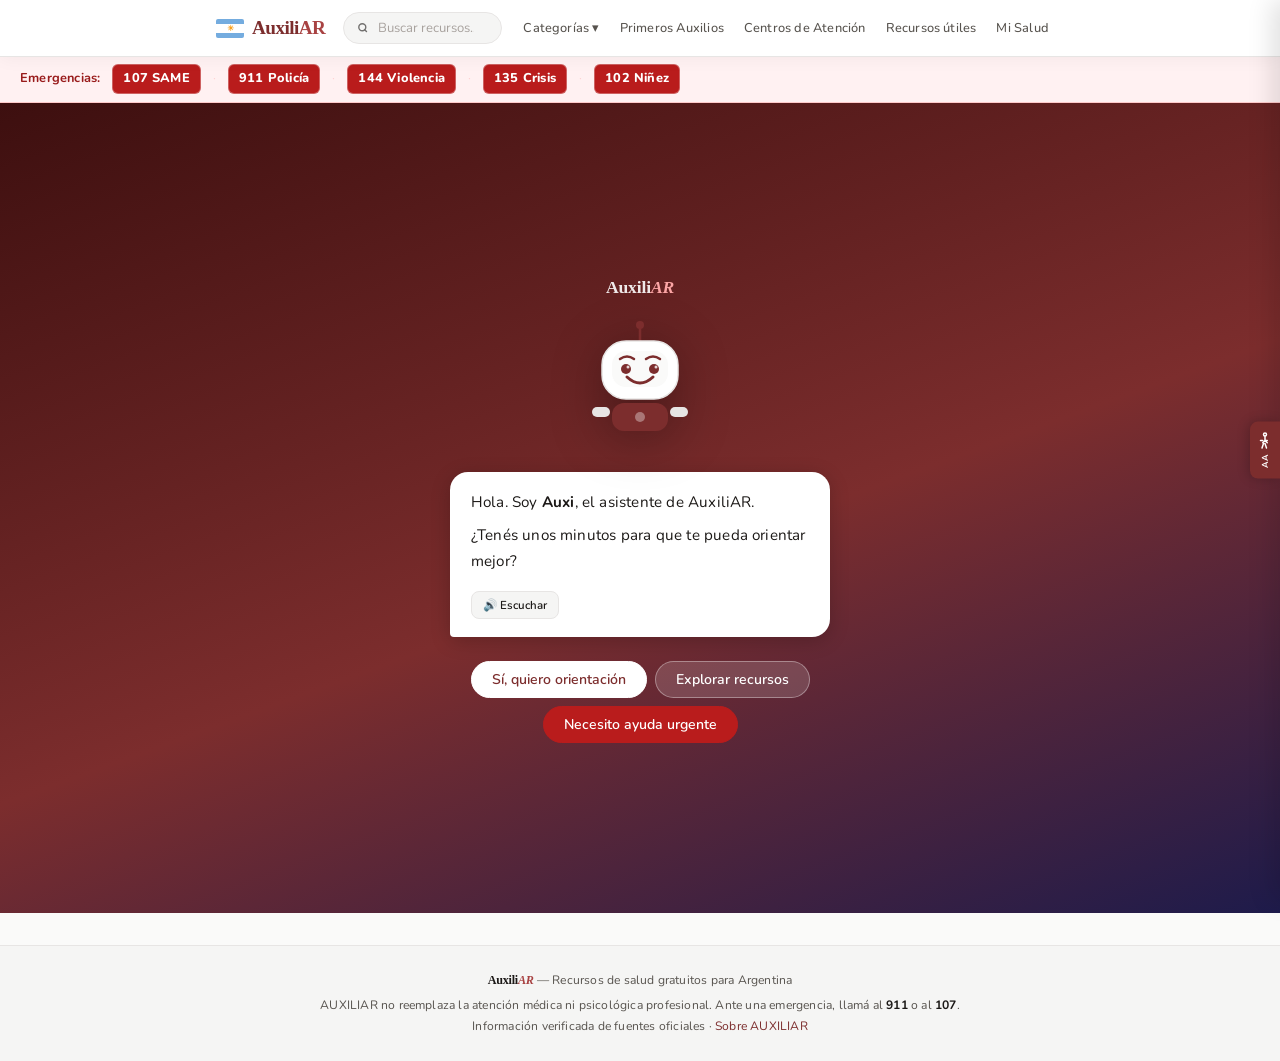
==== commit 0aea4c09: "Actualizo HTML, CSS y JS" ====
--- a/index.html
+++ b/index.html
@@ -6,7 +6,7 @@
 <title>AUXILIAR</title>
 <link rel="preconnect" href="https://fonts.googleapis.com">
 <link rel="preconnect" href="https://fonts.gstatic.com" crossorigin>
-<link href="https://fonts.googleapis.com/css2?family=DM+Serif+Display&family=Inter:wght@400;500;600;700;800&display=swap" rel="stylesheet">
+<link href="https://fonts.googleapis.com/css2?family=Nunito:wght@400;500;600;700;800&family=DM+Sans:wght@400;500;600;700;800&display=swap" rel="stylesheet">
 <link rel="stylesheet" href="styles.css">
 </head>
 <body>
@@ -17,22 +17,47 @@
   <div class="container app-header__inner">
     <button class="logo-btn" onclick="navigate('/')" aria-label="AUXILIAR — Ir al inicio">
       <div class="logo-flag" aria-hidden="true"><span></span><span></span><span></span></div>
-      <strong class="logo-text">Auxili<span class="logo-ar">AR</span></strong>
+      <strong>Auxili<span class="logo-ar">AR</span></strong>
     </button>
-    <ul class="nav-links" id="navLinks">
-      <li><a href="#" onclick="event.preventDefault(); navigate('/categorias')">Todas las categorías</a></li>
-      <li><a href="#" onclick="event.preventDefault(); navigate('/categorias/salud-fisica')">Salud Física</a></li>
-      <li><a href="#" onclick="event.preventDefault(); navigate('/categorias/emergencias')">Emergencias</a></li>
-      <li><a href="#" onclick="event.preventDefault(); navigate('/categorias/primeros-auxilios')">Primeros Auxilios</a></li>
-      <li><a href="#" onclick="event.preventDefault(); navigate('/quiero-ayudar')">Quiero Ayudar</a></li>
-      <li><a href="#" onclick="event.preventDefault(); navigate('/favoritos')">★ Favoritos</a></li>
-      <li><a href="#" onclick="event.preventDefault(); navigate('/sobre-auxiliar')">Sobre AUXILIAR</a></li>
-    </ul>
+
+    <!-- BÚSQUEDA COMPACTA -->
+    <div class="header-search">
+      <div class="header-search-wrap">
+        <span class="header-search-icon" aria-hidden="true">
+          <svg viewBox="0 0 20 20" fill="none" stroke="currentColor" stroke-width="2"><circle cx="9" cy="9" r="5"/><path d="M15 15l-3-3" stroke-linecap="round"/></svg>
+        </span>
+        <input class="header-search-input" id="headerSearchInput" type="search" placeholder="Buscar recursos..." autocomplete="off" aria-label="Buscar recursos">
+        <div class="header-search-results" id="headerSearchResults" role="listbox"></div>
+      </div>
+    </div>
+
+    <nav>
+      <ul class="nav-links" id="navLinks">
+        <li class="has-dropdown">
+          <a href="#" onclick="event.preventDefault(); navigate('/categorias')">Categorías ▾</a>
+          <div class="nav-dropdown">
+            <a href="#" onclick="event.preventDefault(); navigate('/categorias/salud-fisica')">
+              <svg viewBox="0 0 24 24" fill="none" stroke="currentColor" stroke-width="2" stroke-linecap="round"><rect x="9" y="2" width="6" height="20" rx="3"/><rect x="2" y="9" width="20" height="6" rx="3"/></svg>Salud Física</a>
+            <a href="#" onclick="event.preventDefault(); navigate('/categorias/salud-mental')">
+              <svg viewBox="0 0 24 24" fill="none" stroke="currentColor" stroke-width="2"><circle cx="12" cy="12" r="10"/><path d="M12 8v4l3 3" stroke-linecap="round"/></svg>Salud Mental</a>
+            <a href="#" onclick="event.preventDefault(); navigate('/categorias/esi')">
+              <svg viewBox="0 0 24 24" fill="none" stroke="currentColor" stroke-width="2"><path d="M20.84 4.61a5.5 5.5 0 0 0-7.78 0L12 5.67l-1.06-1.06a5.5 5.5 0 0 0-7.78 7.78l1.06 1.06L12 21.23l7.78-7.78 1.06-1.06a5.5 5.5 0 0 0 0-7.78z"/></svg>ESI</a>
+            <a href="#" onclick="event.preventDefault(); navigate('/categorias/animales')">
+              <svg viewBox="0 0 24 24" fill="none" stroke="currentColor" stroke-width="2"><circle cx="9" cy="7" r="2"/><circle cx="15" cy="7" r="2"/><circle cx="6" cy="14" r="2"/><circle cx="18" cy="14" r="2"/><ellipse cx="12" cy="18" rx="5" ry="3"/></svg>Animales</a>
+            <a href="#" onclick="event.preventDefault(); navigate('/categorias/emergencias')">
+              <svg viewBox="0 0 24 24" fill="none" stroke="currentColor" stroke-width="2"><path d="M10.29 3.86L1.82 18a2 2 0 0 0 1.71 3h16.94a2 2 0 0 0 1.71-3L13.71 3.86a2 2 0 0 0-3.42 0z"/><line x1="12" y1="9" x2="12" y2="13"/><line x1="12" y1="17" x2="12.01" y2="17" stroke-width="3" stroke-linecap="round"/></svg>Emergencias</a>
+            <a href="#" onclick="event.preventDefault(); navigate('/categorias/donaciones')">
+              <svg viewBox="0 0 24 24" fill="none" stroke="currentColor" stroke-width="2" stroke-linecap="round" stroke-linejoin="round"><path d="M20.84 4.61a5.5 5.5 0 0 0-7.78 0L12 5.67l-1.06-1.06a5.5 5.5 0 0 0-7.78 7.78l1.06 1.06L12 21.23l7.78-7.78 1.06-1.06a5.5 5.5 0 0 0 0-7.78z"/><path d="M12 8v3"/><circle cx="12" cy="14" r="1" fill="currentColor"/></svg>Donaciones</a>
+          </div>
+        </li>
+        <li><a href="#" onclick="event.preventDefault(); navigate('/categorias/primeros-auxilios')">Primeros Auxilios</a></li>
+        <li><a href="#" onclick="event.preventDefault(); navigate('/centros')">Centros de Atención</a></li>
+        <li><a href="#" onclick="event.preventDefault(); navigate('/recursos-utiles')">Recursos útiles</a></li>
+        <li><a href="#" onclick="event.preventDefault(); navigate('/mi-salud')">Mi Salud</a></li>
+      </ul>
+    </nav>
+
     <div class="header-actions">
-      <button type="button" id="theme-toggle" class="icon-btn" aria-pressed="false" aria-label="Modo oscuro" onclick="toggleTheme()" title="Cambiar tema">
-        <span class="icon-sun" aria-hidden="true">☀</span>
-        <span class="icon-moon" aria-hidden="true" hidden>☾</span>
-      </button>
 
       <button class="hamburger" id="hamburger" aria-label="Abrir menú" aria-expanded="false">
         <span></span><span></span><span></span>
@@ -43,71 +68,81 @@
 
 <!-- BARRA EMERGENCIAS -->
 <div class="emg-bar" role="complementary" aria-label="Números de emergencia">
-  <strong>🚨 Emergencias:</strong>
-  <a href="tel:107" class="emg-btn">📞 107 SAME</a>
-  <span class="emg-sep">|</span>
-  <a href="tel:911" class="emg-btn">📞 911 Policía</a>
-  <span class="emg-sep">|</span>
-  <a href="tel:144" class="emg-btn">📞 144 Violencia</a>
-  <span class="emg-sep">|</span>
-  <a href="tel:135" class="emg-btn">📞 135 Crisis</a>
-  <span class="emg-sep">|</span>
-  <a href="tel:102" class="emg-btn">📞 102 Niñez</a>
+  <strong>Emergencias:</strong>
+  <a href="tel:107" class="emg-btn">107 SAME</a><span class="emg-sep">·</span>
+  <a href="tel:911" class="emg-btn">911 Policía</a><span class="emg-sep">·</span>
+  <a href="tel:144" class="emg-btn">144 Violencia</a><span class="emg-sep">·</span>
+  <a href="tel:135" class="emg-btn">135 Crisis</a><span class="emg-sep">·</span>
+  <a href="tel:102" class="emg-btn">102 Niñez</a>
 </div>
 
 <main id="main-content">
-  <!-- SEARCH BAR (solo se muestra en vistas de categorías) -->
-  <div class="search-section" id="searchSection" style="display:none;">
-    <div class="search-wrap">
-      <span class="search-icon" aria-hidden="true">🔍</span>
-      <input type="search" id="searchInput" placeholder="Buscar hospitales, vacunas, primeros auxilios..." autocomplete="off" aria-label="Buscar recursos">
-      <div class="search-results" id="searchResults" role="listbox" aria-label="Resultados de búsqueda"></div>
-    </div>
-  </div>
-
   <div id="app-outlet"></div>
 </main>
 
-<button class="emergency-fab" onclick="navigate('/categorias/emergencias')" aria-label="Necesito ayuda ahora — ir a emergencias">
-  🆘 NECESITO AYUDA AHORA
+<!-- PANEL ACCESIBILIDAD -->
+<button class="a11y-tab" id="a11yTab" onclick="toggleA11yPanel()" aria-label="Opciones de accesibilidad" aria-expanded="false">
+  <svg viewBox="0 0 24 24" fill="none" stroke="currentColor" stroke-width="2" aria-hidden="true">
+    <circle cx="12" cy="4" r="2"/><path d="M12 6v6m0 0l-3 3m3-3l3 3M9 12H6m6 0h3" stroke-linecap="round"/>
+    <path d="M8 22l2-6m4 6l-2-6" stroke-linecap="round"/>
+  </svg>
+  <span class="a11y-tab-label">AA</span>
 </button>
 
-<!-- ACCESSIBILITY BAR -->
-<div class="a11y-bar" role="toolbar" aria-label="Opciones de accesibilidad">
-  <!-- Panel colapsable -->
-  <div class="a11y-panel collapsed" id="a11yPanel">
-    <div class="a11y-panel-label">Tamaño de texto</div>
-    <div class="ts-controls">
-      <button class="ts-btn" onclick="setTextSize(1)" aria-label="Texto normal">A pequeño</button>
-      <button class="ts-btn active" onclick="setTextSize(1.15)" aria-label="Texto mediano">A medio</button>
-      <button class="ts-btn" onclick="setTextSize(1.3)" aria-label="Texto grande">A grande</button>
+<div class="a11y-panel-slide" id="a11yPanel" role="dialog" aria-label="Opciones de accesibilidad">
+  <button class="a11y-close" onclick="toggleA11yPanel()" aria-label="Cerrar panel">✕</button>
+  <div>
+    <h3>Accesibilidad</h3>
+  </div>
+  <div class="a11y-section">
+    <div class="a11y-section-label">Tema</div>
+    <div class="a11y-options">
+      <button class="a11y-opt" id="a11y-light" onclick="setTheme('light')">☀ Claro</button>
+      <button class="a11y-opt" id="a11y-dark" onclick="setTheme('dark')">☾ Oscuro</button>
     </div>
-    <button class="a11y-btn" id="contrastBtn" onclick="toggleContrast()" aria-pressed="false">◐ Alto contraste</button>
-    <button class="a11y-profile-btn" id="profileBtnA11y" onclick="openProfile()">👤 <span id="profileBtnLabel">Mi perfil</span></button>
   </div>
-  <!-- Botón toggle siempre visible -->
-  <button class="a11y-toggle-btn" id="a11yToggle" onclick="toggleA11yPanel()" aria-expanded="false" aria-controls="a11yPanel" title="Opciones de accesibilidad">⚙️</button>
+  <div class="a11y-section">
+    <div class="a11y-section-label">Alto contraste</div>
+    <div class="a11y-toggle-row">
+      <span>Activar alto contraste</span>
+      <button class="a11y-switch" id="a11y-contrast-sw" onclick="toggleContrast()" aria-pressed="false"></button>
+    </div>
+  </div>
+  <div class="a11y-section">
+    <div class="a11y-section-label">Tamaño de texto</div>
+    <div class="a11y-options">
+      <button class="a11y-opt" onclick="setTextSize(0.9)">A pequeño</button>
+      <button class="a11y-opt active" onclick="setTextSize(1)">A normal</button>
+      <button class="a11y-opt" onclick="setTextSize(1.35)">A grande</button>
+    </div>
+  </div>
+  <div class="a11y-section">
+    <div class="a11y-section-label">Espaciado entre líneas</div>
+    <div class="a11y-options">
+      <button class="a11y-opt" onclick="setLineSpacing(1.5)">Compacto</button>
+      <button class="a11y-opt active" onclick="setLineSpacing(1.7)">Normal</button>
+      <button class="a11y-opt" onclick="setLineSpacing(2.1)">Amplio</button>
+    </div>
+  </div>
+  <div class="a11y-section">
+    <div class="a11y-section-label">Lectura en voz alta</div>
+    <button class="a11y-opt" id="globalTtsBtn" onclick="ttsPageContent()" style="width:100%;justify-content:center;">🔊 Leer esta página</button>
+  </div>
+  <div class="a11y-section">
+    <button class="a11y-reset" onclick="resetA11y()">↺ Restablecer configuración visual</button>
+    <button class="a11y-reset" style="margin-top:6px;color:var(--rojo);border-color:var(--rojo-claro);" onclick="if(confirm('¿Borrar tu perfil guardado?')){clearUser();showToast('Perfil eliminado');renderRoute();}">✕ Borrar mi perfil</button>
+  </div>
 </div>
 
+<!-- Toast -->
+<div id="auxiToast" style="position:fixed;bottom:1.5rem;left:50%;transform:translateX(-50%) translateY(20px);background:#1c1917;color:#ffffff;border-radius:50px;padding:8px 20px;font-size:0.82rem;font-weight:600;z-index:999;opacity:0;pointer-events:none;transition:opacity 0.2s,transform 0.2s;white-space:nowrap;box-shadow:var(--shadow-lg);"></div>
+
 <footer class="app-footer">
-  <div class="container">
-    <p><strong>AUXILIAR</strong> no reemplaza la atención médica ni psicológica profesional. Ante una emergencia, llamá al <strong>911</strong> o al <strong>107 (SAME)</strong>.</p>
-    <p>Información verificada de fuentes oficiales: Gobierno Nacional y Ciudad de Buenos Aires · <a href="#" onclick="event.preventDefault(); navigate('/sobre-auxiliar')">Sobre AUXILIAR</a></p>
-  </div>
+  <strong style="font-family:Georgia,serif;font-weight:800;letter-spacing:-0.02em;">Auxili<em style="color:var(--primario-medio);font-style:italic;">AR</em></strong> — Recursos de salud gratuitos para Argentina<br>
+  <p style="margin:0.3rem 0 0;">AUXILIAR no reemplaza la atención médica ni psicológica profesional. Ante una emergencia, llamá al <strong>911</strong> o al <strong>107</strong>.<br>
+  Información verificada de fuentes oficiales · <a href="#" onclick="event.preventDefault();navigate('/sobre-auxiliar')">Sobre AUXILIAR</a></p>
 </footer>
 
 <script src="app.js"></script>
-
-
-
-<div class="fav-toast" id="favToast"></div>
-
-<!-- PROFILE MODAL -->
-<div class="profile-modal-overlay" id="profileOverlay">
-  <div class="profile-modal" role="dialog" aria-modal="true" aria-label="Mi perfil">
-    <div id="profileModalContent"></div>
-  </div>
-</div>
-
 </body>
 </html>
--- a/styles.css
+++ b/styles.css
@@ -1,771 +1,982 @@
 /* ============ TOKENS ============ */
 :root {
-  --verde: #1a6b4a;
-  --verde-claro: #e6f4ed;
-  --verde-medio: #2e9b6e;
-  --azul: #1a4b8c;
-  --azul-claro: #e8f0fb;
-  --celeste: #2979d4;
-  --naranja: #d45a1a;
-  --naranja-claro: #fdf0e8;
-  --amarillo: #c97c00;
-  --amarillo-claro: #fef8e6;
-  --rojo: #c0392b;
-  --rojo-claro: #fdecea;
-  --gris-oscuro: #2d2a26;
-  --gris: #6a6058;
-  --gris-medio: #9a8e82;
-  --gris-claro: #f3ede5;
-  --borde: #e0d8ce;
+  /* Paleta: burdeos sereno + neutros cálidos */
+  --primario: #7c2d2d;
+  --primario-claro: #f9f0f0;
+  --primario-medio: #a84242;
+  --urgencia: #b91c1c;
+  --urgencia-claro: #fff1f2;
+  --verde: #15803d;
+  --verde-claro: #f0fdf4;
+  --verde-medio: #16a34a;
+  --azul: #1e40af;
+  --azul-claro: #eff6ff;
+  --celeste: #2563eb;
+  --naranja: #c2410c;
+  --naranja-claro: #fff7ed;
+  --amarillo: #b45309;
+  --amarillo-claro: #fffbeb;
+  --rojo: #b91c1c;
+  --rojo-claro: #fff1f2;
+  --gris-oscuro: #1c1917;
+  --gris: #57534e;
+  --gris-medio: #a8a29e;
+  --gris-claro: #f5f5f4;
+  --borde: #e7e5e4;
   --blanco: #ffffff;
-  --font-heading: 'DM Serif Display', Georgia, serif;
+  --font-heading: 'DM Sans', system-ui, sans-serif;
   --font-display: Georgia, 'Times New Roman', serif;
-  --font-body: 'Inter', -apple-system, BlinkMacSystemFont, 'Segoe UI', sans-serif;
+  --font-body: 'Nunito', -apple-system, BlinkMacSystemFont, 'Segoe UI', sans-serif;
   --radius: 10px;
-  --shadow: 0 2px 12px rgba(0,0,0,0.08);
-  --shadow-lg: 0 8px 24px rgba(0,0,0,0.14);
+  --shadow: 0 2px 12px rgba(0,0,0,0.07);
+  --shadow-lg: 0 8px 28px rgba(0,0,0,0.13);
   --text-scale: 1;
+  --line-spacing: 1.7;
   --transition: 0.18s ease;
-  --color-background: #fdf8f3;
+  --color-background: #fafaf9;
   --color-surface: #ffffff;
-  --color-text: #2d2a26;
-  --color-text-muted: #7a7068;
-  --color-danger: #c0392b;
-  --color-danger-bg: #fdecea;
-  --color-accent: #2e9b6e;
-  --color-primary: #1a6b4a;
+  --color-text: #1c1917;
+  --color-text-muted: #78716c;
+  --color-danger: #b91c1c;
+  --color-danger-bg: #fff1f2;
+  --color-accent: #7c2d2d;
+  --color-primary: #7c2d2d;
 }
 
 /* ============ DARK MODE ============ */
 [data-theme="dark"] {
-  --color-background: #0f1923;
-  --color-surface: #1a2535;
-  --color-text: #e8edf5;
-  --color-text-muted: #7a90aa;
-  --color-danger: #ff7b6b;
-  --color-danger-bg: #2a1210;
-  --color-accent: #4ed9a0;
-  --color-primary: #4ed9a0;
-  --verde: #4ed9a0;
-  --verde-claro: #0a2518;
-  --verde-medio: #3dbd88;
-  --azul: #6aa8ff;
-  --azul-claro: #0a1628;
-  --celeste: #5ba8ff;
-  --naranja: #ff9a5c;
-  --naranja-claro: #1f1000;
-  --amarillo: #ffc857;
+  --primario: #e07070;
+  --primario-claro: #1c0a0a;
+  --primario-medio: #c85050;
+  --urgencia: #f87171;
+  --urgencia-claro: #1c0505;
+  --color-background: #141010;
+  --color-surface: #1e1a1a;
+  --color-text: #f5f0f0;
+  --color-text-muted: #a89f9f;
+  --color-danger: #f87171;
+  --color-danger-bg: #1c0505;
+  --color-accent: #e07070;
+  --color-primary: #e07070;
+  --verde: #4ade80;
+  --verde-claro: #052e16;
+  --verde-medio: #86efac;
+  --azul: #93c5fd;
+  --azul-claro: #0f172a;
+  --celeste: #60a5fa;
+  --naranja: #fb923c;
+  --naranja-claro: #1c0a00;
+  --amarillo: #fbbf24;
   --amarillo-claro: #1c1400;
-  --rojo: #ff7b6b;
-  --rojo-claro: #1f0a09;
-  --gris-oscuro: #e8edf5;
-  --gris: #a0b0c8;
-  --gris-medio: #607080;
-  --gris-claro: #1a2535;
-  --borde: #2a3a50;
-  --blanco: #1a2535;
+  --rojo: #f87171;
+  --rojo-claro: #1c0505;
+  --gris-oscuro: #f5f0f0;
+  --gris: #a89f9f;
+  --gris-medio: #6b6060;
+  --gris-claro: #1e1a1a;
+  --borde: #332828;
+  --blanco: #1e1a1a;
 }
 
 /* ============ ALTO CONTRASTE ============ */
 body.high-contrast {
-  --verde: #00cc66;
-  --verde-claro: #001a0d;
-  --verde-medio: #00ff80;
-  --azul: #4da6ff;
-  --celeste: #66b3ff;
-  --gris-oscuro: #ffffff;
-  --gris: #cccccc;
-  --gris-claro: #111111;
-  --borde: #444444;
-  --blanco: #1a1a1a;
-  background: #000000 !important;
-  color: #ffffff !important;
-}
-body.high-contrast nav { background: #000; border-bottom: 2px solid #00cc66; }
-body.high-contrast .emg-bar { background: #330000; border-bottom: 2px solid #ff4444; }
-body.high-contrast .card, body.high-contrast .acc-btn { background: #1a1a1a; color: #fff; border-color: #444; }
-body.high-contrast .acc-content { background: #111; color: #fff; }
-
-/* ============ ACCESIBILIDAD ============ */
-[data-readmode="simple"] {
-  --text-scale: 1.2;
-  font-size: calc(16px * var(--text-scale));
-}
-@media (prefers-reduced-motion: reduce) {
-  *, *::before, *::after {
-    animation-duration: 0.01ms !important;
-    transition-duration: 0.01ms !important;
-  }
-}
-*:focus-visible {
-  outline: 3px solid var(--celeste);
-  outline-offset: 3px;
-  border-radius: 4px;
-}
+  --primario: #ff6b6b;
+  --primario-claro: #000;
+  --primario-medio: #ff8888;
+  --color-background: #000000;
+  --color-surface: #0f0f0f;
+  --color-text: #ffffff;
+  --color-text-muted: #e2e8f0;
+  --color-accent: #ff6b6b;
+  --color-primary: #ff6b6b;
+  --verde: #00e676;
+  --verde-claro: #003320;
+  --verde-medio: #00ff88;
+  --rojo: #ff5252;
+  --rojo-claro: #1a0000;
+  --borde: #555;
+  --gris-claro: #111;
+  --gris-oscuro: #fff;
+  --gris: #ccc;
+}
+body.high-contrast .app-header { background: #000 !important; border-bottom: 2px solid #ff6b6b; }
+body.high-contrast .emg-bar { background: #000 !important; border-bottom: 2px solid #ff5252; }
+body.high-contrast .emg-bar strong { color: #ff5252 !important; }
+body.high-contrast .emg-btn { background: #330000 !important; color: #fff !important; border: 1.5px solid #ff5252 !important; }
+body.high-contrast .cat-card { background: #0f0f0f !important; border: 1.5px solid #555 !important; }
+body.high-contrast .cat-card__title { color: #fff !important; }
+body.high-contrast .section-title { color: #fff !important; }
+body.high-contrast .flow-header { background: #000 !important; }
+body.high-contrast .a11y-panel-slide { background: #0f0f0f !important; border-color: #555 !important; }
+body.high-contrast .app-footer { background: #000 !important; color: #fff !important; border-top: 2px solid #ff6b6b; }
+/* Light mode legibility fixes */
+:root:not([data-theme="dark"]) .aviso-info { background: #eff6ff; border-color: #2563eb; color: #1e3a8a; }
+:root:not([data-theme="dark"]) .aviso-warn { background: #fffbeb; border-color: #d97706; color: #78350f; }
+:root:not([data-theme="dark"]) .aviso-info span,
+:root:not([data-theme="dark"]) .aviso-warn span { color: inherit; }
+:root:not([data-theme="dark"]) .flow-title { color: var(--primario); }
+:root:not([data-theme="dark"]) .flow-subtitle { color: var(--gris); }
+/* High contrast light mode */
+body.high-contrast:not([data-theme="dark"]) .aviso { background: #000 !important; color: #fff !important; border: 2px solid #fff !important; }
+body.high-contrast:not([data-theme="dark"]) .card { background: #fff !important; color: #000 !important; border: 2px solid #000 !important; }
+body.high-contrast:not([data-theme="dark"]) .section-title,
+body.high-contrast:not([data-theme="dark"]) .section-sub { color: #000 !important; }
+body.high-contrast:not([data-theme="dark"]) .cat-card__title,
+body.high-contrast:not([data-theme="dark"]) .cat-card__list { color: #000 !important; }
+body.high-contrast .app-footer strong { color: #fff !important; }
+body.high-contrast .app-footer a { color: #ffd700 !important; }
 
 /* ============ BASE ============ */
 *, *::before, *::after { box-sizing: border-box; }
-html { font-size: calc(16px * var(--text-scale)); scroll-behavior: smooth; }
+html { scroll-behavior: smooth; font-size: 16px; transition: font-size 0.2s ease; }
 body {
-  margin: 0;
-  min-height: 100vh;
+  margin: 0; min-height: 100vh;
   background: var(--color-background);
   color: var(--color-text);
   font-family: var(--font-body);
-  font-size: 1rem;
-  line-height: 1.6;
+  font-size: inherit;
+  line-height: var(--line-spacing);
+  letter-spacing: 0.012em;
   transition: background var(--transition), color var(--transition);
 }
-h1,h2,h3,h4 { font-family: var(--font-heading); line-height: 1.2; margin: 0 0 0.75rem 0; }
-h1 { font-size: clamp(1.8rem,5vw,2.75rem); }
-h2 { font-size: clamp(1.3rem,4vw,1.9rem); }
-h3 { font-size: 1.1rem; }
-p { margin: 0 0 0.85rem 0; }
-a { color: var(--celeste); text-decoration: underline; }
-a:hover { text-decoration: none; }
-img { max-width: 100%; display: block; }
-ul, ol { padding-left: 1.3em; }
-button { font-family: inherit; cursor: pointer; }
-.sr-only { position: absolute; width: 1px; height: 1px; padding: 0; margin: -1px; overflow: hidden; clip: rect(0,0,0,0); white-space: nowrap; border: 0; }
-.skip-link { position: absolute; left: -9999px; top: 0; background: var(--verde); color: white; padding: 0.5rem 1rem; z-index: 1000; border-radius: 0 0 var(--radius) 0; }
-.skip-link:focus { left: 0; }
-
-/* ============ LAYOUT ============ */
-.container { width: 100%; max-width: 1100px; margin: 0 auto; padding: 0 1.25rem; }
-.view { width: 100%; min-height: calc(100vh - 60px); padding: 2rem 0 3rem; animation: fadeIn 0.22s ease; }
-.view[hidden] { display: none !important; }
-@keyframes fadeIn { from { opacity:0; transform: translateY(6px); } to { opacity:1; transform: translateY(0); } }
-
-/* ============ HEADER / NAV ============ */
+p { line-height: var(--line-spacing); margin: 0 0 0.75rem; }
+li { line-height: var(--line-spacing); }
+h1,h2,h3,h4 { font-family: var(--font-heading); line-height: 1.25; margin: 0 0 0.75rem 0; letter-spacing: -0.01em; font-weight: 700; }
+h2 { font-size: clamp(1.2rem,3.5vw,1.7rem); }
+h3 { font-size: 1rem; font-weight: 700; letter-spacing: -0.005em; }
+a { color: var(--color-accent); }
+.container { max-width: 900px; margin: 0 auto; padding: 0 1.25rem; }
+.skip-link { position:absolute;left:-9999px; }
+.skip-link:focus { left:0;top:0;z-index:999;background:var(--color-surface);padding:8px 16px; }
+.view { min-height: 60vh; }
+.main-content { max-width: 900px; margin: 0 auto; padding: 1.5rem 1.25rem; }
+.section-block { margin-bottom: 2.5rem; }
+.section-divider { height: 3px; width: 40px; background: var(--primario); border-radius: 2px; margin-bottom: 1rem; }
+.section-title { font-size: clamp(1.1rem,3vw,1.5rem); font-weight: 800; color: var(--color-text); margin-bottom: 0.3rem; letter-spacing: -0.02em; }
+.section-sub { color: var(--color-text-muted); font-size: 0.88rem; margin-bottom: 1.25rem; line-height: 1.6; }
+.btn { display: inline-flex; align-items: center; gap: 6px; padding: 9px 18px; border-radius: 8px; font-size: 0.88rem; font-weight: 700; cursor: pointer; font-family: var(--font-body); border: none; transition: background 0.15s, transform 0.1s; text-decoration: none; }
+.btn--primary { background: var(--primario); color: white; }
+.btn--primary:hover { background: var(--primario-medio); }
+.btn--outline { background: transparent; color: var(--primario); border: 1.5px solid var(--primario); }
+.btn--outline:hover { background: var(--primario-claro); }
+.aviso { display: flex; gap: 0.75rem; background: var(--amarillo-claro); border: 1px solid var(--amarillo); border-radius: var(--radius); padding: 0.85rem 1rem; margin-bottom: 1.25rem; font-size: 0.84rem; }
+.aviso-warn { background: #fff8e1; border-color: #f59e0b; }
+.aviso-info { background: var(--azul-claro); border-color: var(--celeste); }
+.aviso span:first-child { flex-shrink: 0; font-size: 1.1rem; }
+.badge { display: inline-block; padding: 2px 8px; border-radius: 50px; font-size: 0.72rem; font-weight: 700; }
+.badge-verde { background: var(--verde-claro); color: var(--verde); }
+.badge-naranja { background: var(--naranja-claro); color: var(--naranja); }
+
+/* ============ HEADER ============ */
 .app-header {
   position: sticky; top: 0; z-index: 200;
-  background: var(--verde);
-  box-shadow: 0 2px 8px rgba(0,0,0,0.2);
-}
-/* Tema claro: header crema con acento verde */
+  background: var(--primario);
+  box-shadow: 0 2px 8px rgba(0,0,0,0.15);
+}
 :root:not([data-theme="dark"]) .app-header {
   background: #ffffff;
-  box-shadow: 0 2px 0 var(--borde), 0 4px 12px rgba(0,0,0,0.05);
-}
-:root:not([data-theme="dark"]) .logo-btn { color: var(--verde); }
-:root:not([data-theme="dark"]) .logo-ar { color: var(--verde-medio); }
+  box-shadow: 0 1px 0 var(--borde), 0 4px 16px rgba(0,0,0,0.04);
+}
+:root:not([data-theme="dark"]) .logo-btn { color: var(--primario); }
+:root:not([data-theme="dark"]) .logo-ar { color: var(--primario-medio); }
 :root:not([data-theme="dark"]) .nav-links a { color: var(--gris); }
-:root:not([data-theme="dark"]) .nav-links a:hover { background: var(--gris-claro); color: var(--color-text); }
+:root:not([data-theme="dark"]) .nav-links a:hover { background: var(--primario-claro); color: var(--primario); }
 :root:not([data-theme="dark"]) .icon-btn { color: var(--gris); border-color: var(--borde); background: var(--gris-claro); }
-:root:not([data-theme="dark"]) .icon-btn:hover { background: var(--verde-claro); color: var(--verde); }
+:root:not([data-theme="dark"]) .icon-btn:hover { background: var(--primario-claro); color: var(--primario); }
 :root:not([data-theme="dark"]) .hamburger span { background: var(--gris-oscuro); }
-:root:not([data-theme="dark"]) .emg-bar {
-  background: #fff0f0;
-  border-bottom: 1px solid #fbc6c6;
-}
-:root:not([data-theme="dark"]) .emg-bar strong { color: #8b1a12; }
-:root:not([data-theme="dark"]) .emg-bar .emg-sep { color: #f0b0b0; }
-:root:not([data-theme="dark"]) .emg-btn {
-  background: var(--rojo); color: white;
-}
-:root:not([data-theme="dark"]) .emg-btn:hover { background: #a02020; }
-.app-header__inner {
-  display: flex; align-items: center; justify-content: space-between;
-  height: 60px; gap: 1rem;
-}
+:root:not([data-theme="dark"]) .header-search-input { color: var(--color-text); }
+:root:not([data-theme="dark"]) .emg-bar { background: #fff1f2; border-bottom: 1px solid #fecaca; }
+:root:not([data-theme="dark"]) .emg-bar strong { color: #991b1b; }
+:root:not([data-theme="dark"]) .emg-sep { color: #fca5a5; }
+:root:not([data-theme="dark"]) .emg-btn { background: var(--urgencia); color: white; border-radius: 6px; }
+:root:not([data-theme="dark"]) .emg-btn:hover { background: #991b1b; }
+[data-theme="dark"] .app-header { background: #1e1a1a; border-bottom: 1px solid #332828; }
+[data-theme="dark"] .emg-bar { background: #1c0505; border-bottom: 1px solid #450a0a; }
+[data-theme="dark"] .flow-header { background: #1e1a1a; border-bottom: 1px solid #332828; color: #f5f0f0; }
+[data-theme="dark"] .app-footer { background: #141010; color: rgba(245,240,240,0.7); border-top: 1px solid #332828; }
+/* Dark mode: form elements readable */
+[data-theme="dark"] .form-field label { color: var(--gris-claro); }
+[data-theme="dark"] .form-field input,
+[data-theme="dark"] .form-field select,
+[data-theme="dark"] .form-field textarea {
+  background: #2a2020; color: #f5f0f0; border-color: #4a3030;
+}
+[data-theme="dark"] .form-field input::placeholder,
+[data-theme="dark"] .form-field textarea::placeholder { color: #a89f9f; }
+[data-theme="dark"] .aviso { color: var(--color-text); }
+[data-theme="dark"] .aviso-info { background: #0a1628; border-color: #1e40af; color: #bfdbfe; }
+[data-theme="dark"] .aviso-warn { background: #1c1000; border-color: #b45309; color: #fde68a; }
+[data-theme="dark"] .card { background: var(--color-surface); color: var(--color-text); }
+[data-theme="dark"] .card h3 { color: var(--color-text); }
+[data-theme="dark"] .card p { color: var(--color-text-muted); }
+[data-theme="dark"] .section-title { color: var(--color-text); }
+[data-theme="dark"] .section-sub { color: var(--color-text-muted); }
+[data-theme="dark"] .tab-btn { color: var(--gris); }
+[data-theme="dark"] .tab-btn.active { color: var(--primario); }
+[data-theme="dark"] .hosp-card h4,
+[data-theme="dark"] .region-card h4 { color: var(--color-text); }
+[data-theme="dark"] .hosp-card p,
+[data-theme="dark"] .region-card p { color: var(--color-text-muted); }
+[data-theme="dark"] .acc-btn { color: var(--color-text); background: var(--color-surface); }
+[data-theme="dark"] .acc-content { color: var(--color-text-muted); background: var(--color-surface); }
+[data-theme="dark"] .option-btn { color: var(--color-text); background: var(--color-surface); }
+/* High contrast fixes */
+body.high-contrast .aviso { color: #fff; }
+body.high-contrast .form-field label { color: #fff; }
+body.high-contrast .form-field input,
+body.high-contrast .form-field select,
+body.high-contrast .form-field textarea { background: #000; color: #fff; border-color: #fff; }
+body.high-contrast .card { background: #0f0f0f; color: #fff; border-color: #555; }
+body.high-contrast .card p { color: #ccc; }
+body.high-contrast .section-title { color: #fff; }
+body.high-contrast .tab-btn { color: #ccc; }
+body.high-contrast .tab-btn.active { color: #ff6b6b; border-color: #ff6b6b; }
+body.high-contrast .acc-btn { color: #fff; background: #111; }
+body.high-contrast .option-btn { color: #fff; background: #111; border-color: #555; }
+[data-theme="dark"] .app-footer strong { color: #f5f0f0; }
+[data-theme="dark"] .app-footer a { color: #e07070; }
+.app-header__inner { display: flex; align-items: center; justify-content: space-between; height: 56px; gap: 0.75rem; }
 .logo-btn {
-  display: flex; align-items: center; gap: 10px;
+  display: flex; align-items: center; gap: 8px;
   background: none; border: none; color: white; cursor: pointer;
-  font-family: var(--font-display); font-size: 1.3rem; font-weight: 800;
-  letter-spacing: -0.03em; text-decoration: none;
-  flex-shrink: 0;
-}
-.logo-ar { color: #60efac; }
-.logo-flag { width: 32px; height: 22px; display: flex; flex-direction: column; border-radius: 3px; overflow: hidden; }
+  font-family: Georgia, 'Times New Roman', serif; font-size: 1.2rem; font-weight: 800;
+  letter-spacing: -0.03em; text-decoration: none; flex-shrink: 0;
+}
+.logo-ar { color: #f9a8a8; }
+.logo-flag { width: 28px; height: 19px; display: flex; flex-direction: column; border-radius: 2px; overflow: hidden; }
 .logo-flag span:nth-child(1) { background: #74acdf; flex: 1; }
 .logo-flag span:nth-child(2) { background: white; flex: 1; display: flex; align-items: center; justify-content: center; }
-.logo-flag span:nth-child(2)::after { content: '☀'; font-size: 10px; color: #F9A01B; }
+.logo-flag span:nth-child(2)::after { content: '☀'; font-size: 8px; color: #F9A01B; }
 .logo-flag span:nth-child(3) { background: #74acdf; flex: 1; }
-.logo-text em { color: rgba(255,255,255,0.55); font-style: normal; font-weight: 400; font-size: 0.85rem; }
-.nav-links { display: flex; gap: 0.15rem; list-style: none; margin: 0; padding: 0; }
-.nav-links a { color: rgba(255,255,255,0.85); text-decoration: none; font-size: 0.8rem; padding: 6px 10px; border-radius: 6px; font-weight: 500; white-space: nowrap; transition: background var(--transition); }
+
+/* ============ HEADER SEARCH ============ */
+.header-search {
+  flex: 1; max-width: 340px; position: relative;
+}
+.header-search-wrap {
+  display: flex; align-items: center;
+  background: rgba(255,255,255,0.12); border: 1px solid rgba(255,255,255,0.2);
+  border-radius: 20px; padding: 5px 12px; gap: 6px;
+  transition: background 0.15s, border-color 0.15s, box-shadow 0.15s;
+}
+:root:not([data-theme="dark"]) .header-search-wrap {
+  background: var(--gris-claro); border-color: var(--borde);
+}
+.header-search-wrap:focus-within {
+  background: rgba(255,255,255,0.2); border-color: rgba(255,255,255,0.5);
+  box-shadow: 0 0 0 3px rgba(255,255,255,0.1);
+}
+:root:not([data-theme="dark"]) .header-search-wrap:focus-within {
+  background: white; border-color: var(--primario);
+  box-shadow: 0 0 0 3px rgba(124,45,45,0.1);
+}
+.header-search-icon { opacity: 0.6; flex-shrink: 0; display: flex; }
+.header-search-icon svg { width: 14px; height: 14px; }
+.header-search-input {
+  background: none; border: none; outline: none; width: 100%;
+  font-size: 0.82rem; font-family: var(--font-body);
+  color: white; placeholder-color: rgba(255,255,255,0.6);
+}
+:root:not([data-theme="dark"]) .header-search-input { color: var(--gris-oscuro); }
+.header-search-input::placeholder { color: rgba(255,255,255,0.55); }
+:root:not([data-theme="dark"]) .header-search-input::placeholder { color: var(--gris-medio); }
+.header-search-results {
+  position: absolute; top: calc(100% + 6px); left: 0; right: 0;
+  background: var(--color-surface); border: 1px solid var(--borde);
+  border-radius: 10px; box-shadow: var(--shadow-lg); z-index: 999;
+  max-height: 300px; overflow-y: auto; display: none;
+}
+.header-search-results.open { display: block; }
+.sr-item {
+  padding: 10px 14px; cursor: pointer; font-size: 0.84rem;
+  border-bottom: 1px solid var(--borde); display: flex; gap: 8px; align-items: flex-start;
+  color: var(--color-text);
+}
+.sr-item:last-child { border-bottom: none; }
+.sr-item:hover { background: var(--primario-claro); }
+.sr-tag { font-size: 0.7rem; background: var(--primario-claro); color: var(--primario); border-radius: 4px; padding: 1px 6px; font-weight: 600; flex-shrink: 0; margin-top: 1px; }
+
+/* NAV */
+.nav-links { display: flex; gap: 2px; list-style: none; margin: 0; padding: 0; }
+.nav-links a { color: rgba(255,255,255,0.85); text-decoration: none; font-size: 0.8rem; padding: 5px 9px; border-radius: 6px; font-weight: 500; white-space: nowrap; transition: background var(--transition); }
 .nav-links a:hover { background: rgba(255,255,255,0.15); color: white; }
-.header-actions { display: flex; align-items: center; gap: 6px; }
+.nav-links .has-dropdown { position: relative; }
+.nav-dropdown {
+  position: absolute; top: calc(100% + 6px); left: 0;
+  background: var(--color-surface); border: 1px solid var(--borde);
+  border-radius: 10px; box-shadow: var(--shadow-lg); min-width: 200px;
+  padding: 6px; z-index: 300; opacity: 0; pointer-events: none;
+  transform: translateY(6px); transition: opacity 0.15s, transform 0.15s;
+}
+.nav-links .has-dropdown:hover .nav-dropdown,
+.nav-links .has-dropdown:focus-within .nav-dropdown { opacity: 1; pointer-events: all; transform: translateY(0); }
+/* Puente invisible para no perder hover al mover cursor hacia el dropdown */
+.nav-dropdown::before {
+  content: ''; position: absolute; top: -10px; left: 0; right: 0; height: 10px;
+}
+.nav-dropdown a { display: flex; align-items: center; gap: 8px; padding: 8px 10px; border-radius: 6px; font-size: 0.82rem; color: var(--color-text) !important; background: transparent; }
+.nav-dropdown a:hover { background: var(--primario-claro) !important; color: var(--primario) !important; }
+.nav-dropdown a svg { width: 16px; height: 16px; flex-shrink: 0; }
+.header-actions { display: flex; align-items: center; gap: 8px; flex-shrink: 0; }
 .icon-btn {
-  display: inline-flex; align-items: center; justify-content: center;
-  width: 38px; height: 38px; border-radius: 8px;
-  border: 1px solid rgba(255,255,255,0.25);
-  background: rgba(255,255,255,0.1);
-  color: white; font-size: 0.82rem; font-weight: 600;
-  cursor: pointer; transition: background var(--transition);
-}
-.icon-btn:hover { background: rgba(255,255,255,0.2); }
-.hamburger { display: none; background: none; border: none; cursor: pointer; flex-direction: column; gap: 5px; padding: 4px; }
-.hamburger span { display: block; width: 24px; height: 2px; background: white; border-radius: 2px; }
-
-/* ============ EMERGENCIAS BAR ============ */
+  background: rgba(255,255,255,0.12); border: 1px solid rgba(255,255,255,0.2);
+  color: white; border-radius: 8px; width: 34px; height: 34px;
+  display: flex; align-items: center; justify-content: center; cursor: pointer;
+  font-size: 0.95rem; transition: background 0.15s;
+}
+.icon-btn:hover { background: rgba(255,255,255,0.25); }
+.hamburger { display: none; flex-direction: column; gap: 4px; background: none; border: none; cursor: pointer; padding: 6px; }
+.hamburger span { display: block; width: 20px; height: 2px; background: white; border-radius: 1px; transition: transform 0.2s; }
+
+/* ============ EMG BAR ============ */
 .emg-bar {
-  background: var(--rojo); color: white;
-  padding: 0.6rem 1.25rem;
+  background: var(--urgencia); color: white;
+  padding: 8px 1.25rem; font-size: 0.8rem;
+  display: flex; align-items: center; gap: 0.75rem; flex-wrap: wrap; overflow-x: auto;
+  border-bottom: 2px solid rgba(0,0,0,0.12);
+}
+.emg-btn {
+  color: white; text-decoration: none; font-weight: 800; font-size: 0.8rem;
+  white-space: nowrap; padding: 3px 10px; border-radius: 6px;
+  transition: background 0.12s; display: inline-flex; align-items: center; gap: 4px;
+  background: rgba(255,255,255,0.15); border: 1px solid rgba(255,255,255,0.3);
+}
+.emg-btn:hover { background: rgba(255,255,255,0.28); }
+.emg-sep { opacity: 0.4; }
+
+/* ============ AUXI — ONBOARDING ============ */
+.auxi-screen {
+  min-height: calc(100vh - 90px);
+  display: flex; flex-direction: column; align-items: center; justify-content: center;
+  padding: 2rem 1.25rem;
+  background: linear-gradient(160deg, #3d0f0f 0%, #7c2d2d 55%, #1e1b4b 100%);
+}
+[data-theme="dark"] .auxi-screen {
+  background: linear-gradient(160deg, #141010 0%, #2d0f0f 50%, #141010 100%);
+}
+.auxi-wrap {
+  display: flex; flex-direction: column; align-items: center;
+  gap: 1.5rem; max-width: 460px; width: 100%;
+}
+/* Robot Auxi SVG */
+.auxi-robot {
+  width: 120px; height: 120px; flex-shrink: 0;
+  filter: drop-shadow(0 8px 24px rgba(0,0,0,0.3));
+  transition: transform 0.3s ease;
+}
+.auxi-robot:hover { transform: scale(1.04); }
+/* Expresiones — se activan con clase en .auxi-robot */
+.auxi-eye { transition: transform 0.3s ease; }
+.auxi-robot.thinking .auxi-eye-l { transform: translateY(-2px); }
+.auxi-robot.thinking .auxi-eye-r { transform: translateY(2px); }
+.auxi-robot.alert .auxi-eye-l,
+.auxi-robot.alert .auxi-eye-r { fill: #fbbf24; }
+.auxi-robot.happy .auxi-mouth { d: path("M44 74 Q60 86 76 74"); }
+.auxi-robot.caring .auxi-chest-light { fill: #60a5fa; }
+/* Burbuja de chat */
+.auxi-bubble {
+  background: white; border-radius: 18px 18px 18px 4px;
+  padding: 1.1rem 1.3rem; max-width: 380px; width: 100%;
+  box-shadow: 0 4px 20px rgba(0,0,0,0.2);
+  font-size: 0.95rem; color: #1c1917; line-height: 1.6;
+  animation: bubbleIn 0.3s ease;
+}
+@keyframes bubbleIn { from { opacity:0; transform: translateY(8px) scale(0.97); } to { opacity:1; transform: none; } }
+.auxi-bubble p { margin: 0 0 0.5rem; }
+.auxi-bubble p:last-child { margin: 0; }
+/* Botones de respuesta */
+.auxi-btns { display: flex; flex-wrap: wrap; gap: 8px; justify-content: center; }
+.auxi-btn {
+  background: rgba(255,255,255,0.15); border: 1.5px solid rgba(255,255,255,0.35);
+  color: white; border-radius: 50px; padding: 8px 20px;
+  font-size: 0.88rem; font-weight: 600; cursor: pointer;
+  font-family: var(--font-body); transition: background 0.14s, border-color 0.14s, transform 0.1s;
+  white-space: nowrap;
+}
+.auxi-btn:hover { background: rgba(255,255,255,0.25); border-color: rgba(255,255,255,0.6); transform: translateY(-1px); }
+.auxi-btn--primary { background: white; color: var(--primario); border-color: white; }
+.auxi-btn--primary:hover { background: rgba(255,255,255,0.9); }
+.auxi-btn--danger { background: var(--urgencia); border-color: var(--urgencia); color: white; }
+/* Campo inline */
+.auxi-field {
+  background: white; border-radius: 10px; padding: 0.6rem 1rem;
+  display: flex; align-items: center; gap: 8px; width: 100%; max-width: 380px;
+}
+.auxi-field input {
+  border: none; outline: none; flex: 1; font-size: 0.9rem;
+  font-family: var(--font-body); color: #1c1917; background: transparent;
+}
+.auxi-field-btn {
+  background: var(--primario); color: white; border: none; border-radius: 6px;
+  padding: 5px 12px; font-size: 0.82rem; font-weight: 700; cursor: pointer;
+  font-family: var(--font-body);
+}
+/* Explore mode (when user says no) */
+.auxi-explore {
+  text-align: center; color: rgba(255,255,255,0.8); font-size: 0.85rem; margin-top: 0.5rem;
+}
+
+/* ============ ONBOARDING FALLBACK (direct grid) ============ */
+.onboarding { position: relative; }
+
+/* ============ ACCESSIBILITY PANEL (lengüeta lateral) ============ */
+.a11y-tab {
+  position: fixed; right: 0; top: 50%; transform: translateY(-50%);
+  z-index: 400; background: var(--primario); color: white;
+  border-radius: 8px 0 0 8px; padding: 10px 6px;
+  cursor: pointer; border: none; box-shadow: -2px 0 12px rgba(0,0,0,0.2);
+  display: flex; flex-direction: column; align-items: center; gap: 4px;
+  font-family: var(--font-body); transition: background 0.15s;
+}
+.a11y-tab:hover { background: var(--primario-medio); }
+.a11y-tab svg { width: 18px; height: 18px; }
+.a11y-tab-label { font-size: 0.55rem; font-weight: 700; letter-spacing: 0.05em; writing-mode: vertical-rl; text-orientation: mixed; transform: rotate(180deg); }
+.a11y-panel-slide {
+  position: fixed; right: -280px; top: 0; bottom: 0; width: 280px; z-index: 399;
+  background: var(--color-surface); border-left: 1px solid var(--borde);
+  box-shadow: -8px 0 24px rgba(0,0,0,0.12);
+  transition: right 0.28s cubic-bezier(0.4,0,0.2,1);
+  overflow-y: auto; padding: 1.5rem 1.25rem;
+  display: flex; flex-direction: column; gap: 1.25rem;
+}
+.a11y-panel-slide.open { right: 0; }
+.a11y-panel-slide h3 { font-size: 0.9rem; font-weight: 700; margin: 0 0 0.6rem; color: var(--color-text); }
+.a11y-close {
+  position: absolute; top: 12px; right: 12px;
+  background: var(--gris-claro); border: none; border-radius: 6px;
+  width: 28px; height: 28px; cursor: pointer; font-size: 0.9rem;
+  display: flex; align-items: center; justify-content: center; color: var(--gris);
+}
+.a11y-section { border-bottom: 1px solid var(--borde); padding-bottom: 1rem; }
+.a11y-section:last-child { border-bottom: none; }
+.a11y-section-label { font-size: 0.7rem; font-weight: 700; text-transform: uppercase; letter-spacing: 0.06em; color: var(--gris-medio); margin-bottom: 0.6rem; }
+.a11y-options { display: flex; gap: 6px; flex-wrap: wrap; }
+.a11y-opt {
+  background: var(--gris-claro); border: 1.5px solid var(--borde);
+  color: var(--gris-oscuro); border-radius: 8px; padding: 6px 12px;
+  font-size: 0.8rem; font-weight: 600; cursor: pointer; font-family: var(--font-body);
+  transition: background 0.14s, border-color 0.14s;
+}
+.a11y-opt:hover { background: var(--primario-claro); border-color: var(--primario); }
+.a11y-opt.active { background: var(--primario); color: white; border-color: var(--primario); }
+.a11y-toggle-row { display: flex; align-items: center; justify-content: space-between; }
+.a11y-toggle-row span { font-size: 0.84rem; color: var(--color-text); font-weight: 500; }
+.a11y-switch {
+  position: relative; width: 40px; height: 22px;
+  background: var(--gris-medio); border-radius: 11px; border: none; cursor: pointer;
+  transition: background 0.2s; flex-shrink: 0;
+}
+.a11y-switch::after {
+  content: ''; position: absolute; top: 3px; left: 3px;
+  width: 16px; height: 16px; border-radius: 50%; background: white;
+  transition: transform 0.2s;
+}
+.a11y-switch.on { background: var(--primario); }
+.a11y-switch.on::after { transform: translateX(18px); }
+.a11y-reset {
+  background: none; border: 1.5px solid var(--borde); color: var(--gris);
+  border-radius: 8px; padding: 8px; font-size: 0.8rem; font-weight: 600;
+  cursor: pointer; width: 100%; font-family: var(--font-body); transition: border-color 0.14s, color 0.14s;
+}
+.a11y-reset:hover { border-color: var(--primario); color: var(--primario); }
+
+/* ============ CAT-GRID (categorías) ============ */
+.cat-grid {
+  display: grid; grid-template-columns: repeat(auto-fill, minmax(260px, 1fr));
+  gap: 1.1rem; margin-top: 1rem;
+}
+.cat-card {
+  display: block; border-radius: 14px; overflow: hidden;
+  background: var(--color-surface); border: 1px solid var(--borde);
+  box-shadow: var(--shadow); cursor: pointer; width: 100%; text-align: left; padding: 0;
+  font-family: inherit; transition: transform 0.18s, box-shadow 0.18s;
+}
+.cat-card:hover { transform: translateY(-4px); box-shadow: var(--shadow-lg); }
+.cat-card__img {
+  width: 100%; aspect-ratio: 16/9;
   display: flex; align-items: center; justify-content: center;
-  gap: 8px; flex-wrap: wrap; font-size: 0.85rem;
-}
-.emg-btn {
-  background: white; color: var(--rojo);
-  border: none; border-radius: 50px; padding: 4px 12px;
-  font-size: 0.78rem; font-weight: 800; cursor: pointer;
-  text-decoration: none; display: inline-flex; align-items: center; gap: 4px;
-  transition: transform 0.1s;
-}
-.emg-btn:hover { transform: scale(1.04); }
-.emg-sep { color: rgba(255,255,255,0.4); }
-
-/* ============ FAB EMERGENCIA ============ */
-.emergency-fab {
-  position: fixed; bottom: 1.25rem; right: 1.25rem; z-index: 300;
-  background: var(--rojo); color: white;
-  border: none; border-radius: 50px; padding: 0.6rem 1.1rem;
-  font-weight: 800; font-size: 0.82rem; box-shadow: var(--shadow-lg);
-  display: flex; align-items: center; gap: 6px;
-  transition: transform 0.15s;
-  cursor: pointer;
-}
-.emergency-fab:hover { transform: scale(1.04); }
-
-/* ============ SEARCH ============ */
-.search-section {
-  background: var(--color-surface);
-  border-bottom: 1px solid var(--borde);
-  padding: 0.85rem 1.25rem;
-  position: sticky; top: 60px; z-index: 100;
-}
-.search-wrap { max-width: 600px; margin: 0 auto; position: relative; }
-.search-wrap input {
-  width: 100%; padding: 9px 15px 9px 38px;
-  border: 1.5px solid var(--borde); border-radius: 50px;
-  font-size: 0.9rem; outline: none;
-  font-family: var(--font-body);
-  background: var(--gris-claro); color: var(--gris-oscuro);
-  transition: border-color var(--transition);
-}
-.search-wrap input:focus { border-color: var(--verde-medio); background: var(--blanco); }
-.search-icon { position: absolute; left: 13px; top: 50%; transform: translateY(-50%); font-size: 0.95rem; color: var(--gris-medio); pointer-events: none; }
-.search-results {
-  position: absolute; top: calc(100% + 6px); left: 0; right: 0;
-  background: var(--blanco); border: 1px solid var(--borde);
-  border-radius: var(--radius); box-shadow: var(--shadow-lg);
-  z-index: 200; max-height: 300px; overflow-y: auto; display: none;
-}
-.search-results.open { display: block; }
-.sr-item { padding: 9px 14px; cursor: pointer; font-size: 0.84rem; border-bottom: 1px solid var(--gris-claro); display: flex; align-items: center; gap: 8px; color: var(--gris-oscuro); }
-.sr-item:hover { background: var(--gris-claro); }
-.sr-tag { font-size: 0.68rem; font-weight: 700; text-transform: uppercase; letter-spacing: 0.04em; padding: 2px 7px; border-radius: 50px; background: var(--verde-claro); color: var(--verde); flex-shrink: 0; }
-
-/* ============ BUTTONS ============ */
-.btn {
-  display: inline-flex; align-items: center; justify-content: center; gap: 0.5rem;
-  font-family: var(--font-body); font-weight: 600; font-size: 1rem;
-  padding: 0.85rem 1.5rem; border-radius: var(--radius);
-  border: 2px solid transparent; cursor: pointer;
-  text-decoration: none; transition: transform 0.14s, box-shadow 0.14s;
-  min-height: 48px;
-}
-.btn:hover { transform: translateY(-2px); box-shadow: var(--shadow); }
-.btn:active { transform: translateY(0); }
-.btn--primary { background: var(--verde); color: white; }
-.btn--primary:hover { background: var(--verde-medio); }
-.btn--secondary { background: var(--azul-claro); color: var(--azul); }
-.btn--danger { background: var(--rojo); color: white; }
-.btn--outline { background: transparent; border-color: var(--borde); color: var(--color-text); }
-.btn--block { width: 100%; }
-.btn--sm { font-size: 0.85rem; padding: 0.55rem 1rem; min-height: 36px; }
-
-/* ============ ONBOARDING / INICIO ============ */
-.onboarding {
-  min-height: calc(100vh - 120px);
-  display: flex; align-items: center; justify-content: center;
-  padding: 2rem 1.25rem;
-  background: linear-gradient(155deg, #0f5038 0%, #1a6b4a 45%, #1a4b8c 100%);
-}
-[data-theme="dark"] .onboarding {
-  background: linear-gradient(155deg, #071a12 0%, #0d2e1e 45%, #091428 100%);
-}
-[data-theme="dark"] .app-header {
-  background: #0d2e1e;
-  box-shadow: 0 2px 12px rgba(0,0,0,0.5);
-}
-[data-theme="dark"] .emg-bar {
-  background: #5a0e08;
-}
-.onboarding-inner { max-width: 560px; width: 100%; text-align: center; }
-.onboarding-inner h1 { color: white; font-size: clamp(3.8rem,12vw,7rem); margin-bottom: 0.15rem; font-family: Georgia, 'Times New Roman', serif; font-weight: 700; letter-spacing: -0.01em; line-height: 1; text-shadow: 0 2px 16px rgba(0,0,0,0.25); }
-.onboarding-inner h1 .ar-highlight { color: #6fffc8; font-style: italic; }
-.onboarding-subtitle { color: rgba(255,255,255,0.7); font-size: 1rem; margin-bottom: 2.5rem; }
-.choice-buttons { display: flex; flex-direction: column; gap: 1.1rem; margin-bottom: 1.75rem; }
-.choice-btn {
-  display: flex; align-items: center; gap: 1.5rem;
-  background: rgba(255,255,255,0.14);
-  border: 2px solid rgba(255,255,255,0.35);
-  color: white; border-radius: 20px;
-  padding: 1.75rem 2rem;
-  font-size: 1.25rem; font-weight: 700; cursor: pointer;
-  text-align: left; width: 100%;
-  transition: background 0.15s, border-color 0.15s, transform 0.12s, box-shadow 0.15s;
-  font-family: var(--font-body);
-}
-.choice-btn:hover { background: rgba(255,255,255,0.22); border-color: rgba(255,255,255,0.65); transform: translateY(-4px); box-shadow: 0 16px 40px rgba(0,0,0,0.3); }
-.choice-btn--highlight { background: rgba(255,255,255,0.22); border-color: rgba(255,255,255,0.6); box-shadow: 0 6px 24px rgba(0,0,0,0.25); }
-.choice-icon { width: 70px; height: 70px; border-radius: 18px; background: rgba(255,255,255,0.18); display: flex; align-items: center; justify-content: center; font-size: 2.2rem; flex-shrink: 0; }
-.choice-title { font-size: 1.35rem; font-weight: 800; margin-bottom: 4px; letter-spacing: -0.01em; }
-.choice-desc { font-size: 0.9rem; color: rgba(255,255,255,0.68); font-weight: 400; }
-.contrib-link { color: rgba(255,255,255,0.5); font-size: 0.82rem; text-decoration: none; border-bottom: 1px solid rgba(255,255,255,0.2); padding-bottom: 1px; cursor: pointer; background: none; border-top: none; border-left: none; border-right: none; font-family: var(--font-body); transition: color 0.15s; }
-.contrib-link:hover { color: rgba(255,255,255,0.85); }
-
-
-/* ============ PROFILE / USER ============ */
-
-.profile-modal-overlay {
-  position: fixed; inset: 0; background: rgba(0,0,0,0.5); z-index: 500;
-  display: none; align-items: center; justify-content: center; padding: 1.25rem;
-}
-.profile-modal-overlay.open { display: flex; }
-.profile-modal {
-  background: var(--color-surface); border-radius: 16px; padding: 1.75rem;
-  max-width: 440px; width: 100%; box-shadow: 0 20px 60px rgba(0,0,0,0.2);
-  max-height: 90vh; overflow-y: auto;
-}
-.profile-modal h3 { font-size: 1.15rem; font-weight: 700; margin-bottom: 0.25rem; color: var(--color-text); }
-.profile-modal .modal-sub { font-size: 0.82rem; color: var(--color-text-muted); margin-bottom: 1.25rem; }
-.profile-welcome {
-  background: var(--verde-claro); border-radius: var(--radius);
-  padding: 0.85rem 1rem; margin-bottom: 1rem; font-size: 0.88rem; color: var(--verde);
-  display: flex; align-items: center; gap: 0.6rem;
-}
-.profile-actions { display: flex; gap: 0.65rem; justify-content: flex-end; margin-top: 1.25rem; flex-wrap: wrap; }
-.btn-modal-cancel { background: var(--gris-claro); border: 1px solid var(--borde); color: var(--gris); border-radius: 8px; padding: 8px 16px; font-size: 0.86rem; font-weight: 600; cursor: pointer; font-family: var(--font-body); }
-.btn-modal-save { background: var(--verde); color: white; border: none; border-radius: 8px; padding: 8px 18px; font-size: 0.86rem; font-weight: 700; cursor: pointer; font-family: var(--font-body); }
-.btn-modal-logout { background: var(--rojo-claro); color: var(--rojo); border: 1px solid var(--rojo); border-radius: 8px; padding: 8px 14px; font-size: 0.82rem; font-weight: 600; cursor: pointer; font-family: var(--font-body); }
-
-
-/* ============ FAVORITOS ============ */
-.fav-btn {
-  background: none; border: none; cursor: pointer;
-  font-size: 1.1rem; padding: 4px 6px; line-height: 1;
-  color: var(--gris-medio); transition: color 0.15s, transform 0.1s;
-  flex-shrink: 0; border-radius: 6px;
-}
-.fav-btn:hover { color: #e8a020; transform: scale(1.2); }
-.fav-btn.saved { color: #e8a020; }
-.fav-toast {
-  position: fixed; bottom: 5.5rem; left: 50%; transform: translateX(-50%) translateY(20px);
-  background: var(--gris-oscuro); color: white; border-radius: 50px;
-  padding: 8px 20px; font-size: 0.82rem; font-weight: 600;
-  z-index: 999; opacity: 0; pointer-events: none;
-  transition: opacity 0.2s, transform 0.2s;
-  white-space: nowrap; box-shadow: var(--shadow-lg);
-}
-.fav-toast.show { opacity: 1; transform: translateX(-50%) translateY(0); }
-.fav-empty { text-align: center; padding: 2.5rem 1rem; color: var(--gris-medio); }
-.fav-empty .fav-empty-icon { font-size: 2.5rem; display: block; margin-bottom: 0.5rem; }
-.fav-item {
-  display: flex; align-items: center; justify-content: space-between; gap: 1rem;
-  background: var(--color-surface); border: 1px solid var(--borde);
-  border-radius: var(--radius); padding: 0.85rem 1rem;
-  margin-bottom: 0.6rem;
-}
-.fav-item-info { flex: 1; min-width: 0; }
-.fav-item-title { font-weight: 700; font-size: 0.9rem; color: var(--color-text); margin-bottom: 2px; }
-.fav-item-sub { font-size: 0.78rem; color: var(--color-text-muted); }
-.fav-item-actions { display: flex; gap: 6px; flex-shrink: 0; }
-.fav-call-btn {
-  background: var(--verde); color: white; border: none; border-radius: 6px;
-  padding: 5px 10px; font-size: 0.76rem; font-weight: 700; cursor: pointer;
-  text-decoration: none; display: inline-flex; align-items: center; gap: 3px;
-  font-family: var(--font-body);
-}
-.fav-remove-btn {
-  background: none; border: 1px solid var(--borde); border-radius: 6px;
-  padding: 5px 8px; font-size: 0.76rem; cursor: pointer; color: var(--gris-medio);
-  font-family: var(--font-body);
-}
-.fav-remove-btn:hover { border-color: var(--rojo); color: var(--rojo); }
+  position: relative; overflow: hidden;
+}
+.cat-card__img-icon {
+  position: absolute; right: 1rem; top: 50%; transform: translateY(-50%);
+  opacity: 0.85;
+}
+.cat-card__img-icon svg { width: 56px; height: 56px; }
+.cat-card__body { padding: 0.9rem 1.1rem 1.1rem; }
+.cat-card__title { font-family: var(--font-heading); font-size: 1rem; margin: 0 0 0.4rem 0; color: var(--color-text); font-weight: 700; letter-spacing: -0.01em; }
+.cat-card__list { margin: 0; padding-left: 1em; font-size: 0.8rem; color: var(--color-text-muted); }
+.cat-card__list li { margin-bottom: 2px; }
+
+
+/* ============ TTS BUTTON ============ */
+.tts-btn {
+  display: inline-flex; align-items: center; gap: 6px;
+  background: var(--gris-claro); border: 1.5px solid var(--borde);
+  color: var(--gris-oscuro); border-radius: 8px; padding: 5px 11px;
+  font-size: 0.78rem; font-weight: 600; cursor: pointer;
+  font-family: var(--font-body); transition: background 0.14s;
+}
+.tts-btn:hover { background: var(--primario-claro); border-color: var(--primario); }
+.tts-btn.speaking { background: var(--primario); color: white; border-color: var(--primario); }
+
+
+/* ============ MI SALUD ============ */
+.salud-header { display:flex; align-items:center; gap:1rem; margin-bottom:1.5rem; }
+.salud-avatar {
+  width:56px; height:56px; border-radius:50%;
+  background:var(--primario); color:white;
+  display:flex; align-items:center; justify-content:center;
+  font-size:1.5rem; font-weight:800; flex-shrink:0;
+  font-family:var(--font-heading);
+}
+.salud-card {
+  background:var(--color-surface); border:1px solid var(--borde);
+  border-radius:var(--radius); padding:1.1rem 1.25rem;
+  margin-bottom:0.75rem;
+}
+.salud-card__label { font-size:0.72rem; font-weight:700; text-transform:uppercase;
+  letter-spacing:0.06em; color:var(--gris-medio); margin-bottom:4px; }
+.salud-card__value { font-size:0.92rem; color:var(--color-text); font-weight:600; }
+.salud-card__empty { font-size:0.85rem; color:var(--gris-medio); font-style:italic; }
+.vacuna-item {
+  display:flex; align-items:center; gap:0.75rem;
+  padding:0.75rem; border:1px solid var(--borde);
+  border-radius:8px; margin-bottom:0.5rem;
+  background:var(--color-surface);
+}
+.vacuna-dot {
+  width:12px; height:12px; border-radius:50%; flex-shrink:0;
+}
+.vacuna-dot--ok { background:var(--verde); }
+.vacuna-dot--pendiente { background:var(--amarillo); }
+.vacuna-dot--urgente { background:var(--rojo); }
+.vacuna-info { flex:1; }
+.vacuna-nombre { font-size:0.87rem; font-weight:700; color:var(--color-text); }
+.vacuna-desc { font-size:0.76rem; color:var(--color-text-muted); }
+.vacuna-estado { font-size:0.72rem; font-weight:700; padding:2px 8px;
+  border-radius:50px; flex-shrink:0; }
+.vacuna-estado--ok { background:var(--verde-claro); color:var(--verde); }
+.vacuna-estado--pendiente { background:var(--amarillo-claro); color:var(--amarillo); }
+.vacuna-estado--urgente { background:var(--rojo-claro); color:var(--rojo); }
+.salud-edit-btn {
+  background:none; border:1.5px solid var(--borde); border-radius:8px;
+  padding:5px 12px; font-size:0.8rem; cursor:pointer; color:var(--gris);
+  font-family:var(--font-body); transition:border-color 0.14s;
+}
+.salud-edit-btn:hover { border-color:var(--primario); color:var(--primario); }
+.salud-field-inline {
+  display:flex; gap:8px; align-items:center; margin-top:6px;
+}
+.salud-field-inline input {
+  flex:1; border:1.5px solid var(--borde); border-radius:8px;
+  padding:6px 10px; font-size:0.85rem; font-family:var(--font-body);
+  background:var(--color-surface); color:var(--color-text);
+}
+.salud-field-inline button {
+  background:var(--primario); color:white; border:none;
+  border-radius:8px; padding:6px 12px; font-size:0.82rem;
+  font-weight:700; cursor:pointer; font-family:var(--font-body);
+}
 
 /* ============ CATEGORY BANNER ============ */
 .cat-banner {
-  display: flex; align-items: center; gap: 0;
-  overflow: hidden; border-radius: 0;
-  min-height: 180px;
-  position: relative;
-}
-.cat-banner__bg {
-  position: absolute; inset: 0;
-  display: flex; align-items: center; justify-content: center;
-}
-.cat-banner__content {
-  position: relative; z-index: 1;
-  padding: 2rem 1.75rem;
-  flex: 1;
-}
-.cat-banner__title {
-  font-family: Georgia, serif;
-  font-size: clamp(1.6rem, 4vw, 2.4rem);
-  font-weight: 700;
-  color: white;
-  margin: 0 0 0.3rem 0;
-  line-height: 1.1;
-  text-shadow: 0 2px 8px rgba(0,0,0,0.3);
-}
-.cat-banner__sub {
-  color: rgba(255,255,255,0.82);
-  font-size: 0.9rem;
-  margin: 0;
-}
-.cat-banner__icon {
-  flex-shrink: 0;
-  width: 200px;
-  display: flex; align-items: center; justify-content: center;
-  position: relative; z-index: 1;
-  opacity: 0.9;
-}
-@media (max-width: 600px) {
-  .cat-banner__icon { width: 120px; }
-  .cat-banner__title { font-size: 1.5rem; }
-}
-
-
-.flow-header {
-  background: var(--verde); color: white;
-  padding: 0.85rem 1.25rem;
-  display: flex; align-items: center; gap: 1rem;
-}
-:root:not([data-theme="dark"]) .flow-header {
-  background: var(--verde-claro);
-  color: var(--verde);
-  border-bottom: 1px solid var(--borde);
-}
-:root:not([data-theme="dark"]) .flow-back {
-  background: rgba(26,107,74,0.12);
-  color: var(--verde);
-}
-:root:not([data-theme="dark"]) .flow-title { color: var(--verde); }
+  display: flex; align-items: center; overflow: hidden;
+  min-height: 160px; position: relative;
+}
+.cat-banner__bg { position: absolute; inset: 0; }
+.cat-banner__content { position: relative; z-index: 1; padding: 1.75rem; flex: 1; text-align: center; }
+.cat-banner__title { font-family: Georgia, serif; font-size: clamp(1.5rem,4vw,2.2rem); font-weight: 700; color: white; margin: 0 0 0.25rem 0; line-height: 1.1; text-shadow: 0 2px 8px rgba(0,0,0,0.25); text-align: center; }
+.cat-banner__sub { color: rgba(255,255,255,0.8); font-size: 0.86rem; margin: 0; }
+.cat-banner__icon { flex-shrink: 0; width: 180px; display: flex; align-items: center; justify-content: center; position: relative; z-index: 1; opacity: 0.88; }
+@media (max-width: 500px) { .cat-banner__icon { width: 100px; } }
+
+/* ============ FLOW HEADER ============ */
+.flow-header { background: var(--primario); color: white; padding: 0.8rem 1.25rem; display: flex; align-items: center; gap: 1rem; }
+:root:not([data-theme="dark"]) .flow-header { background: var(--primario-claro); color: var(--primario); border-bottom: 1px solid var(--borde); }
+:root:not([data-theme="dark"]) .flow-back { background: rgba(124,45,45,0.1); color: var(--primario); }
+:root:not([data-theme="dark"]) .flow-title { color: var(--primario); }
 :root:not([data-theme="dark"]) .flow-subtitle { color: var(--gris); }
 .flow-back { background: rgba(255,255,255,0.15); border: none; color: white; border-radius: 8px; padding: 5px 11px; font-size: 0.8rem; font-weight: 600; cursor: pointer; font-family: var(--font-body); display: flex; align-items: center; gap: 4px; }
 .flow-back:hover { background: rgba(255,255,255,0.25); }
 .flow-title { font-size: 0.95rem; font-weight: 700; }
 .flow-subtitle { font-size: 0.75rem; color: rgba(255,255,255,0.7); }
 
-/* ============ QUESTION FLOW ============ */
-.question-screen {
-  max-width: 680px; margin: 2rem auto; padding: 0 1.25rem;
-}
-.question-screen h2 { font-size: 1.4rem; margin-bottom: 1.25rem; color: var(--color-text); }
-.options-list { display: flex; flex-direction: column; gap: 0.75rem; }
-.option-btn {
-  display: flex; align-items: center; gap: 0.85rem;
-  background: var(--color-surface); border: 1.5px solid var(--borde);
-  color: var(--color-text); border-radius: var(--radius);
-  padding: 1rem 1.2rem; font-size: 0.95rem; font-weight: 600;
-  cursor: pointer; text-align: left; width: 100%;
-  transition: border-color 0.15s, background 0.15s, transform 0.1s;
-  font-family: var(--font-body);
-}
-.option-btn:hover { border-color: var(--verde-medio); background: var(--verde-claro); transform: translateY(-1px); }
-.option-icon { font-size: 1.4rem; }
-.emergency-panel {
-  background: var(--rojo-claro); border: 2px solid var(--rojo);
-  border-radius: var(--radius); padding: 1.25rem; margin-bottom: 1.25rem;
-}
-.emergency-panel h3 { color: var(--rojo); margin-bottom: 0.75rem; font-size: 1rem; }
-.emg-numbers { display: grid; grid-template-columns: repeat(auto-fit, minmax(160px,1fr)); gap: 0.6rem; }
-.emg-number { display: flex; align-items: center; justify-content: space-between; gap: 0.5rem; background: var(--color-surface); border: 1px solid var(--borde); border-radius: 8px; padding: 0.6rem 0.9rem; text-decoration: none; color: var(--color-text); font-weight: 700; }
-.emg-number:hover { border-color: var(--rojo); }
-.emg-code { font-family: var(--font-heading); font-size: 1.3rem; color: var(--rojo); }
-.emg-label { font-size: 0.72rem; font-weight: 400; color: var(--color-text-muted); text-align: right; }
-
-/* ============ CONTENT SECTIONS ============ */
-.main-content { max-width: 1100px; margin: 0 auto; padding: 1.75rem 1.25rem; }
-.section-block { margin-bottom: 2.5rem; }
-.section-title { font-family: var(--font-heading); font-size: 1.5rem; font-weight: 700; margin-bottom: 0.25rem; color: var(--color-text); }
-.section-sub { color: var(--color-text-muted); font-size: 0.86rem; margin-bottom: 1.1rem; }
-.section-divider { width: 38px; height: 4px; background: var(--verde-medio); border-radius: 4px; margin-bottom: 0.5rem; }
-
 /* ============ CARDS ============ */
-.cat-grid {
-  display: grid;
-  grid-template-columns: repeat(auto-fill, minmax(280px, 1fr));
-  gap: 1.25rem;
-  margin-top: 1rem;
-}
-.cat-card {
-  display: block; border-radius: 16px; overflow: hidden;
-  background: var(--color-surface); border: 1px solid var(--borde);
-  box-shadow: var(--shadow); text-decoration: none;
-  color: var(--color-text); transition: transform 0.18s, box-shadow 0.18s;
-  cursor: pointer; width: 100%; text-align: left; padding: 0;
-  font-family: inherit;
-}
-.cat-card:hover, .cat-card:focus-visible {
-  transform: translateY(-5px);
-  box-shadow: var(--shadow-lg);
-}
-.cat-card__img {
-  width: 100%; aspect-ratio: 16/9;
-  display: flex; align-items: center; justify-content: center;
-  position: relative; overflow: hidden;
-}
-.cat-card__emoji {
-  font-size: 4rem; line-height: 1;
-  filter: drop-shadow(0 4px 16px rgba(0,0,0,0.3));
-  transition: transform 0.2s;
-}
-.cat-card:hover .cat-card__emoji { transform: scale(1.12); }
-.cat-card__icon-sm {
-  position: absolute; bottom: 10px; right: 14px;
-  font-size: 1.5rem; opacity: 0.5;
-}
-.cat-card__body { padding: 1rem 1.2rem 1.3rem; }
-.cat-card__title {
-  font-family: var(--font-heading); font-size: 1.15rem;
-  margin: 0 0 0.5rem 0; color: var(--color-text);
-}
-.cat-card__list {
-  margin: 0; padding-left: 1.1em;
-  font-size: 0.82rem; color: var(--color-text-muted);
-}
-.cat-card__list li { margin-bottom: 3px; }
-
-.grid-2 { display: grid; grid-template-columns: repeat(auto-fit, minmax(270px,1fr)); gap: 1rem; }
-.grid-3 { display: grid; grid-template-columns: repeat(auto-fit, minmax(210px,1fr)); gap: 1rem; }
-.grid-4 { display: grid; grid-template-columns: repeat(auto-fit, minmax(180px,1fr)); gap: 1rem; }
-.card { background: var(--color-surface); border-radius: var(--radius); padding: 1.2rem; box-shadow: var(--shadow); border: 1px solid var(--borde); }
-.card-icon { width: 42px; height: 42px; border-radius: 10px; display: flex; align-items: center; justify-content: center; font-size: 1.2rem; margin-bottom: 0.7rem; }
-.card h3 { font-size: 0.95rem; font-weight: 700; margin-bottom: 0.3rem; color: var(--color-text); }
-.card p { font-size: 0.83rem; color: var(--color-text-muted); line-height: 1.55; margin: 0; }
-.card a { display: inline-flex; align-items: center; gap: 4px; margin-top: 0.6rem; font-size: 0.79rem; font-weight: 600; color: var(--celeste); text-decoration: none; }
-.card a:hover { text-decoration: underline; }
+.grid-2 { display: grid; grid-template-columns: repeat(auto-fit, minmax(260px,1fr)); gap: 1rem; }
+.grid-3 { display: grid; grid-template-columns: repeat(auto-fit, minmax(200px,1fr)); gap: 1rem; }
+.grid-4 { display: grid; grid-template-columns: repeat(auto-fit, minmax(180px,1fr)); gap: 0.85rem; }
+.card { background: var(--color-surface); border: 1px solid var(--borde); border-radius: var(--radius); padding: 1.1rem; box-shadow: var(--shadow); }
+.card h3 { font-size: 0.95rem; margin: 0 0 0.4rem; }
+.card p { font-size: 0.82rem; color: var(--color-text-muted); margin: 0 0 0.5rem; }
+.card a { font-size: 0.78rem; font-weight: 700; color: var(--primario); text-decoration: none; }
+.card-icon { width: 36px; height: 36px; border-radius: 8px; display: flex; align-items: center; justify-content: center; font-size: 1.1rem; margin-bottom: 0.65rem; }
+.ic-rojo { background: var(--rojo-claro); }
+.ic-azul { background: var(--azul-claro); }
 .ic-verde { background: var(--verde-claro); }
-.ic-azul { background: var(--azul-claro); }
 .ic-naranja { background: var(--naranja-claro); }
 .ic-amarillo { background: var(--amarillo-claro); }
-.ic-rojo { background: var(--rojo-claro); }
-
-/* ============ HOSPITAL TABS ============ */
-.tabs { display: flex; gap: 6px; flex-wrap: wrap; margin-bottom: 1.1rem; }
-.tab-btn { background: var(--gris-claro); border: 1px solid var(--borde); border-radius: 8px; padding: 6px 13px; font-size: 0.8rem; font-weight: 600; cursor: pointer; color: var(--gris); transition: all 0.14s; font-family: var(--font-body); }
-.tab-btn.active, .tab-btn:hover { background: var(--verde); color: white; border-color: var(--verde); }
-.tab-panel { display: none; }
-.tab-panel.active { display: block; }
-.hosp-grid { display: grid; grid-template-columns: repeat(auto-fit, minmax(230px,1fr)); gap: 0.85rem; }
-.hosp-card { background: var(--gris-claro); border-radius: var(--radius); padding: 0.9rem 1rem; border-left: 4px solid var(--verde-medio); }
-.hosp-card h4 { font-size: 0.88rem; font-weight: 700; margin-bottom: 2px; color: var(--color-text); }
-.hosp-esp { font-size: 0.7rem; color: var(--verde); font-weight: 700; text-transform: uppercase; letter-spacing: 0.04em; margin-bottom: 3px; }
-.hosp-card p { font-size: 0.78rem; color: var(--gris); margin: 0; }
-.hosp-card a { font-size: 0.74rem; color: var(--celeste); text-decoration: none; font-weight: 600; display: inline-flex; align-items: center; gap: 3px; margin-top: 4px; }
+.contacto-card { background: var(--color-surface); border: 1px solid var(--borde); border-radius: var(--radius); padding: 1rem; box-shadow: var(--shadow); }
+.cnum { font-size: 1.5rem; font-weight: 800; color: var(--primario); display: block; line-height: 1; margin-bottom: 4px; text-decoration: none; }
+.contacto-card h4 { font-size: 0.85rem; margin: 0 0 3px; }
+.contacto-card p { font-size: 0.78rem; color: var(--color-text-muted); margin: 0 0 8px; }
+.contacto-call-btn { display: block; margin-top: 8px; font-size: 0.8rem; font-weight: 700; color: white; background: var(--primario); border-radius: 6px; padding: 6px; text-decoration: none; text-align: center; transition: background 0.14s; }
+.contacto-call-btn:hover { background: var(--primario-medio); }
+.hosp-card { background: var(--color-surface); border: 1px solid var(--borde); border-radius: var(--radius); padding: 1rem; box-shadow: var(--shadow); }
+.hosp-esp { font-size: 0.72rem; font-weight: 700; color: var(--primario); text-transform: uppercase; letter-spacing: 0.05em; margin: 0 0 4px; }
+.hosp-card h4 { font-size: 0.9rem; margin: 0 0 3px; }
+.hosp-card p { font-size: 0.78rem; color: var(--color-text-muted); margin: 0 0 4px; }
+.region-grid { display: grid; grid-template-columns: repeat(auto-fit, minmax(200px,1fr)); gap: 0.75rem; }
+.region-card { background: var(--color-surface); border: 1px solid var(--borde); border-radius: 8px; padding: 0.85rem; }
+.region-card h4 { font-size: 0.88rem; margin: 0 0 4px; color: var(--primario); }
+.region-card p { font-size: 0.78rem; color: var(--color-text-muted); margin: 0; }
+
+/* ============ ACCORDION ============ */
+.acc-item { border: 1px solid var(--borde); border-radius: 8px; margin-bottom: 6px; overflow: hidden; }
+.acc-btn { width: 100%; background: var(--color-surface); border: none; padding: 0.85rem 1rem; cursor: pointer; display: flex; justify-content: space-between; align-items: center; font-size: 0.88rem; font-weight: 600; color: var(--color-text); font-family: var(--font-body); text-align: left; }
+.acc-btn:hover { background: var(--gris-claro); }
+.acc-content { display: none; padding: 0 1rem 1rem; font-size: 0.84rem; color: var(--color-text-muted); background: var(--color-surface); }
+.acc-content.open { display: block; }
+.arrow { transition: transform 0.2s; }
+.acc-btn.open .arrow { transform: rotate(180deg); }
+
+/* ============ TABS ============ */
+.tab-bar { display: flex; gap: 4px; border-bottom: 2px solid var(--borde); margin-bottom: 1.25rem; }
+.tab-btn { background: none; border: none; border-bottom: 2px solid transparent; padding: 8px 14px; font-size: 0.84rem; font-weight: 600; cursor: pointer; font-family: var(--font-body); color: var(--gris); margin-bottom: -2px; transition: color 0.14s, border-color 0.14s; }
+.tab-btn.active { color: var(--primario); border-bottom-color: var(--primario); }
+.tab-panel { display: none; } .tab-panel.active { display: block; }
+
+/* ============ PA STEPS ============ */
+.pa-steps { display: flex; flex-direction: column; gap: 0.75rem; }
+.pa-step { display: flex; gap: 0.85rem; align-items: flex-start; background: var(--color-surface); border: 1px solid var(--borde); border-radius: 8px; padding: 0.9rem; }
+.pa-num { min-width: 28px; height: 28px; background: var(--primario); color: white; border-radius: 50%; display: flex; align-items: center; justify-content: center; font-weight: 800; font-size: 0.82rem; flex-shrink: 0; }
+.pa-step h4 { font-size: 0.88rem; margin: 0 0 3px; }
+.pa-step p { font-size: 0.8rem; color: var(--color-text-muted); margin: 0; }
 
 /* ============ VACUNAS TABLE ============ */
-.vacuna-wrap { overflow-x: auto; border-radius: var(--radius); border: 1px solid var(--borde); }
-table { width: 100%; border-collapse: collapse; font-size: 0.84rem; }
-thead th { background: var(--verde); color: white; padding: 9px 13px; text-align: left; font-weight: 600; font-size: 0.76rem; text-transform: uppercase; letter-spacing: 0.04em; }
+.table-wrap { overflow-x: auto; }
+table { width: 100%; border-collapse: collapse; font-size: 0.82rem; }
+thead { background: var(--gris-claro); }
+th { padding: 8px 12px; text-align: left; font-weight: 700; font-size: 0.78rem; color: var(--gris); text-transform: uppercase; letter-spacing: 0.04em; }
 tbody tr { border-bottom: 1px solid var(--borde); }
-tbody tr:nth-child(even) { background: var(--gris-claro); }
-tbody td { padding: 7px 13px; }
-.badge { display: inline-block; padding: 2px 8px; border-radius: 50px; font-size: 0.68rem; font-weight: 700; }
-.badge-verde { background: var(--verde-claro); color: var(--verde); }
-.badge-azul { background: var(--azul-claro); color: var(--azul); }
-.badge-naranja { background: var(--naranja-claro); color: var(--naranja); }
-
-/* ============ ACCORDION ============ */
-.accordion { border: 1px solid var(--borde); border-radius: var(--radius); overflow: hidden; }
-.acc-item { border-bottom: 1px solid var(--borde); }
-.acc-item:last-child { border-bottom: none; }
-.acc-btn { width: 100%; background: var(--color-surface); border: none; padding: 0.9rem 1.1rem; text-align: left; font-size: 0.88rem; font-weight: 600; cursor: pointer; display: flex; justify-content: space-between; align-items: center; color: var(--color-text); transition: background 0.12s; font-family: var(--font-body); }
-.acc-btn:hover { background: var(--gris-claro); }
-.acc-btn .arrow { transition: transform 0.2s; font-size: 0.72rem; color: var(--gris-medio); }
-.acc-btn.open .arrow { transform: rotate(180deg); }
-.acc-content { display: none; padding: 0.9rem 1.1rem 1.1rem; background: var(--gris-claro); font-size: 0.83rem; color: var(--gris); line-height: 1.65; }
-.acc-content.open { display: block; }
-.acc-content ul { padding-left: 1.2rem; }
-.acc-content ul li { margin-bottom: 5px; }
-
-/* ============ PA STEPS ============ */
-.pa-step { display: flex; gap: 0.9rem; background: var(--color-surface); border-radius: var(--radius); padding: 1rem; border: 1px solid var(--borde); margin-bottom: 0.7rem; align-items: flex-start; }
-.pa-num { width: 32px; height: 32px; border-radius: 50%; background: var(--rojo); color: white; font-weight: 800; font-size: 0.85rem; display: flex; align-items: center; justify-content: center; flex-shrink: 0; }
-.pa-step h4 { font-size: 0.88rem; font-weight: 700; margin-bottom: 3px; color: var(--color-text); }
-.pa-step p { font-size: 0.81rem; color: var(--gris); margin: 0; }
-.pa-category { border-radius: var(--radius); padding: 1.1rem; margin-bottom: 0.9rem; border: 1px solid var(--borde); background: var(--color-surface); }
-.pa-category-header { display: flex; align-items: center; gap: 10px; margin-bottom: 0.7rem; cursor: pointer; }
-.pa-category-header h3 { font-size: 0.95rem; font-weight: 700; margin: 0; color: var(--color-text); }
-.pa-tag { font-size: 0.7rem; font-weight: 700; padding: 3px 9px; border-radius: 50px; text-transform: uppercase; letter-spacing: 0.04em; }
+tbody td { padding: 7px 12px; color: var(--color-text); }
 
 /* ============ QUIZ ============ */
-.test-card { background: var(--color-surface); border-radius: var(--radius); padding: 1.4rem; border: 1px solid var(--borde); box-shadow: var(--shadow); }
-.test-progress { height: 5px; background: var(--gris-claro); border-radius: 3px; margin-bottom: 1.1rem; overflow: hidden; }
-.test-progress-bar { height: 100%; background: var(--verde); border-radius: 3px; transition: width 0.3s; }
-.test-q { font-size: 0.98rem; font-weight: 700; margin-bottom: 0.9rem; line-height: 1.4; color: var(--color-text); }
-.test-options { display: flex; flex-direction: column; gap: 0.55rem; margin-bottom: 1.1rem; }
-.test-opt { background: var(--gris-claro); border: 1.5px solid var(--borde); border-radius: 8px; padding: 0.7rem 0.95rem; font-size: 0.86rem; cursor: pointer; text-align: left; transition: all 0.14s; font-family: var(--font-body); color: var(--gris-oscuro); }
-.test-opt:hover { border-color: var(--celeste); background: var(--azul-claro); }
-.test-opt.correct { background: var(--verde-claro); border-color: var(--verde); color: var(--verde); }
-.test-opt.wrong { background: var(--rojo-claro); border-color: var(--rojo); color: var(--rojo); }
-.test-opt:disabled { cursor: default; }
-.test-feedback { font-size: 0.82rem; padding: 0.7rem 0.95rem; border-radius: 8px; margin-bottom: 0.9rem; line-height: 1.5; }
-.test-feedback.ok { background: var(--verde-claro); color: var(--verde); }
-.test-feedback.nok { background: var(--rojo-claro); color: var(--rojo); }
-.btn-next { background: var(--verde); color: white; border: none; border-radius: 8px; padding: 8px 18px; font-size: 0.86rem; font-weight: 700; cursor: pointer; font-family: var(--font-body); }
-.btn-next:hover { background: var(--verde-medio); }
-
-/* ============ ONG / CONTACTO CARDS ============ */
-.ong-card { background: var(--color-surface); border-radius: var(--radius); padding: 1rem; border: 1px solid var(--borde); box-shadow: var(--shadow); }
-.ong-cat { font-size: 0.68rem; font-weight: 700; text-transform: uppercase; letter-spacing: 0.05em; margin-bottom: 4px; }
-.ong-card h4 { font-size: 0.88rem; font-weight: 700; margin-bottom: 3px; color: var(--color-text); }
-.ong-card p { font-size: 0.78rem; color: var(--gris); margin-bottom: 6px; }
-.ong-tel { display: inline-flex; align-items: center; gap: 5px; font-size: 0.8rem; font-weight: 700; color: var(--verde); text-decoration: none; }
-.ong-tel:hover { text-decoration: underline; }
-.ong-link { display: inline-flex; align-items: center; gap: 4px; font-size: 0.76rem; color: var(--celeste); text-decoration: none; margin-left: 8px; }
-.contacto-card { background: var(--color-surface); border-radius: var(--radius); padding: 1.1rem; border: 1px solid var(--borde); box-shadow: var(--shadow); text-align: center; }
-.contacto-card .cnum { font-size: 1.6rem; font-weight: 800; font-family: var(--font-heading); color: var(--verde); display: block; line-height: 1; margin-bottom: 4px; }
-.contacto-card h4 { font-size: 0.83rem; font-weight: 700; margin-bottom: 3px; color: var(--color-text); }
-.contacto-card p { font-size: 0.74rem; color: var(--gris); margin: 0; }
-.contacto-card a.contacto-call-btn { display: block; margin-top: 8px; font-size: 0.82rem; font-weight: 700; color: white; background: var(--verde); border-radius: 6px; padding: 7px; text-decoration: none; text-align: center; transition: background 0.15s; }
-.contacto-card a.contacto-call-btn:hover { background: var(--verde-medio); }
-.contacto-card .cnum { font-size: 1.6rem; font-weight: 800; font-family: var(--font-heading); color: var(--verde); display: block; line-height: 1; margin-bottom: 4px; text-decoration: none; }
-
-/* ============ FORM ============ */
-.form-field { display: flex; flex-direction: column; gap: 4px; margin-bottom: 1rem; }
-.form-field label { font-weight: 600; font-size: 0.84rem; color: var(--color-text); }
+.quiz-q { font-weight: 700; font-size: 0.95rem; margin-bottom: 0.85rem; }
+.quiz-opts { display: flex; flex-direction: column; gap: 6px; }
+.quiz-opt { background: var(--color-surface); border: 1.5px solid var(--borde); border-radius: 8px; padding: 0.75rem 1rem; cursor: pointer; font-size: 0.86rem; text-align: left; font-family: var(--font-body); color: var(--color-text); transition: border-color 0.14s, background 0.14s; }
+.quiz-opt:hover { border-color: var(--primario); background: var(--primario-claro); }
+.quiz-opt.correct { background: var(--verde-claro); border-color: var(--verde); color: var(--verde); }
+.quiz-opt.wrong { background: var(--rojo-claro); border-color: var(--rojo); color: var(--rojo); }
+.quiz-progress { display: flex; gap: 4px; margin-bottom: 1rem; }
+.quiz-dot { width: 8px; height: 8px; border-radius: 50%; background: var(--borde); }
+.quiz-dot.done { background: var(--primario); }
+
+/* ============ OPTION BUTTONS ============ */
+.option-btn { background: var(--color-surface); border: 1.5px solid var(--borde); border-radius: 10px; padding: 0.85rem 1rem; cursor: pointer; display: flex; align-items: center; gap: 0.85rem; width: 100%; text-align: left; font-family: var(--font-body); color: var(--color-text); transition: border-color 0.14s, background 0.14s; margin-bottom: 6px; }
+.option-btn:hover { border-color: var(--primario); background: var(--primario-claro); }
+.option-icon { font-size: 1.3rem; flex-shrink: 0; }
+
+/* ============ EMERGENCIAS — resumen ============ */
+.emg-resumen {
+  background: var(--color-surface); border: 2px solid var(--primario);
+  border-radius: var(--radius); padding: 1.1rem; margin-bottom: 1rem;
+}
+.emg-resumen h4 { font-size: 0.88rem; color: var(--primario); margin: 0 0 0.5rem; font-weight: 700; }
+.emg-resumen-text { font-size: 0.82rem; color: var(--color-text); line-height: 1.6; white-space: pre-wrap; }
+.emg-resumen-actions { display: flex; gap: 8px; margin-top: 0.75rem; flex-wrap: wrap; }
+.emg-action-btn {
+  display: inline-flex; align-items: center; gap: 6px;
+  padding: 7px 14px; border-radius: 8px; font-size: 0.8rem; font-weight: 700;
+  cursor: pointer; font-family: var(--font-body); text-decoration: none; border: none;
+  transition: background 0.14s;
+}
+.emg-action-btn--copy { background: var(--gris-claro); color: var(--gris-oscuro); border: 1px solid var(--borde); }
+.emg-action-btn--share { background: var(--primario); color: white; }
+.emg-action-btn--call { background: var(--urgencia); color: white; }
+.emg-action-btn:hover { opacity: 0.88; }
+.sintoma-opts { display: flex; flex-wrap: wrap; gap: 6px; margin-bottom: 0.5rem; }
+.sintoma-chip {
+  background: var(--gris-claro); border: 1.5px solid var(--borde); border-radius: 50px;
+  padding: 5px 12px; font-size: 0.8rem; cursor: pointer; font-family: var(--font-body);
+  color: var(--color-text); transition: background 0.12s, border-color 0.12s;
+}
+.sintoma-chip.selected { background: var(--primario-claro); border-color: var(--primario); color: var(--primario); font-weight: 700; }
+
+/* ============ CENTROS DE ATENCIÓN ============ */
+.centro-card {
+  background: var(--color-surface); border: 1px solid var(--borde); border-radius: var(--radius);
+  padding: 1rem; box-shadow: var(--shadow); display: flex; flex-direction: column; gap: 0.5rem;
+}
+.centro-card h4 { font-size: 0.9rem; margin: 0; color: var(--color-text); }
+.centro-card p { font-size: 0.8rem; color: var(--color-text-muted); margin: 0; }
+.centro-card a {
+  display: inline-flex; align-items: center; gap: 6px;
+  background: var(--azul-claro); color: var(--azul); border: 1px solid var(--celeste);
+  border-radius: 6px; padding: 5px 10px; font-size: 0.78rem; font-weight: 700;
+  text-decoration: none; transition: background 0.12s; margin-top: 2px;
+}
+.centro-card a:hover { background: var(--celeste); color: white; }
+
+/* ============ SUMATE ============ */
+.form-grid-2 { display: grid; grid-template-columns: 1fr 1fr; gap: 0.75rem; }
+.form-field { display: flex; flex-direction: column; gap: 4px; margin-bottom: 0.75rem; }
+.form-field label { font-size: 0.8rem; font-weight: 600; color: var(--gris); }
 .form-field input, .form-field select, .form-field textarea {
-  font-family: var(--font-body); font-size: 0.9rem;
-  padding: 9px 12px; border: 1.5px solid var(--borde);
-  border-radius: 8px; background: var(--color-surface);
-  color: var(--color-text); min-height: 44px; outline: none;
-  transition: border-color var(--transition);
-}
-.form-field input:focus, .form-field select:focus, .form-field textarea:focus { border-color: var(--verde-medio); }
-.form-field textarea { min-height: 90px; resize: vertical; }
-.form-field--error input, .form-field--error select, .form-field--error textarea { border-color: var(--rojo); }
-.form-field__error { color: var(--rojo); font-size: 0.8rem; }
-.form-field__hint { color: var(--color-text-muted); font-size: 0.79rem; }
-.form-status { padding: 0.9rem; border-radius: 8px; margin-top: 0.75rem; font-size: 0.88rem; }
-.form-status--success { background: var(--verde-claro); color: var(--verde); }
-.form-status--error { background: var(--rojo-claro); color: var(--rojo); }
-.form-grid-2 { display: grid; grid-template-columns: repeat(auto-fit, minmax(200px,1fr)); gap: 0.75rem 1rem; }
-
-/* ============ AVISO ============ */
-.aviso { border-radius: 8px; padding: 0.85rem 1rem; font-size: 0.83rem; display: flex; gap: 8px; align-items: flex-start; margin-bottom: 0.9rem; }
-.aviso-info { background: var(--azul-claro); color: var(--azul); }
-.aviso-warn { background: var(--amarillo-claro); color: var(--amarillo); }
-.aviso-danger { background: var(--rojo-claro); color: var(--rojo); }
-.aviso-success { background: var(--verde-claro); color: var(--verde); }
-
-/* ============ REGION CARDS ============ */
-.region-grid { display: grid; grid-template-columns: repeat(auto-fit, minmax(170px,1fr)); gap: 0.7rem; }
-.region-card { background: var(--color-surface); border-radius: var(--radius); padding: 0.85rem; border-left: 4px solid var(--celeste); border-top: 1px solid var(--borde); border-right: 1px solid var(--borde); border-bottom: 1px solid var(--borde); }
-.region-card h4 { font-size: 0.84rem; font-weight: 700; margin-bottom: 3px; color: var(--color-text); }
-.region-card p { font-size: 0.74rem; color: var(--gris); line-height: 1.5; margin: 0; }
-
-/* ============ DERECHOS ============ */
-.derecho-item { display: flex; gap: 12px; align-items: flex-start; background: var(--color-surface); border-radius: var(--radius); padding: 0.9rem 1rem; border: 1px solid var(--borde); }
-.derecho-num { width: 28px; height: 28px; border-radius: 50%; background: var(--verde); color: white; font-weight: 800; font-size: 0.8rem; display: flex; align-items: center; justify-content: center; flex-shrink: 0; }
-.derecho-item h4 { font-size: 0.86rem; font-weight: 700; margin-bottom: 2px; color: var(--color-text); }
-.derecho-item p { font-size: 0.78rem; color: var(--gris); margin: 0; }
-
-/* ============ ACCESSIBILITY BAR ============ */
-.a11y-bar {
-  position: fixed; bottom: 5rem; right: 1.1rem; z-index: 299;
-  display: flex; flex-direction: column; gap: 8px; align-items: flex-end;
-}
-/* Botón de toggle — siempre visible */
-.a11y-toggle-btn {
-  width: 44px; height: 44px;
-  background: var(--color-surface);
-  border: 1.5px solid var(--borde);
-  border-radius: 50%;
-  box-shadow: var(--shadow-lg);
-  cursor: pointer;
-  display: flex; align-items: center; justify-content: center;
-  font-size: 1.2rem;
-  transition: background 0.15s, transform 0.2s;
-  flex-shrink: 0;
-}
-.a11y-toggle-btn:hover { background: var(--gris-claro); transform: scale(1.08); }
-.a11y-toggle-btn.open { background: var(--verde); border-color: var(--verde); }
-/* Panel desplegable */
-.a11y-panel {
-  background: var(--color-surface);
-  border: 1px solid var(--borde);
-  border-radius: 14px;
-  padding: 10px 12px;
-  box-shadow: var(--shadow-lg);
-  display: flex; flex-direction: column; gap: 8px;
-  /* Animación slide */
-  overflow: hidden;
-  max-height: 400px;
-  opacity: 1;
-  transform: translateY(0) scale(1);
-  transform-origin: bottom right;
-  transition: max-height 0.28s ease, opacity 0.22s ease, transform 0.22s ease, padding 0.22s ease;
-}
-.a11y-panel.collapsed {
-  max-height: 0;
-  opacity: 0;
-  transform: translateY(8px) scale(0.96);
-  padding-top: 0; padding-bottom: 0;
-  pointer-events: none;
-}
-.a11y-panel-label {
-  font-size: 0.66rem; font-weight: 700; text-transform: uppercase;
-  letter-spacing: 0.06em; color: var(--gris-medio);
-  margin-bottom: 2px;
-}
-.ts-controls { display: flex; gap: 5px; align-items: center; }
-.ts-btn {
-  background: var(--gris-claro); color: var(--gris-oscuro);
-  border: 1.5px solid var(--borde); border-radius: 8px;
-  width: auto; height: 32px; padding: 0 10px;
-  font-size: 0.82rem; font-weight: 700; cursor: pointer;
-  box-shadow: none; font-family: var(--font-body);
-  transition: background 0.14s, border-color 0.14s, color 0.14s;
-  white-space: nowrap;
-}
-.ts-btn:hover { background: var(--verde-claro); border-color: var(--verde-medio); color: var(--verde); }
-.ts-btn.active { background: var(--verde); border-color: var(--verde); color: white; }
-.a11y-btn {
-  background: var(--gris-claro); color: var(--gris-oscuro);
-  border: 1.5px solid var(--borde); border-radius: 8px;
-  padding: 6px 11px; font-size: 0.78rem; font-weight: 600;
-  cursor: pointer; display: flex; align-items: center; gap: 5px;
-  transition: background 0.14s, border-color 0.14s; font-family: var(--font-body);
-  white-space: nowrap;
-}
-.a11y-btn:hover { background: var(--verde-claro); border-color: var(--verde-medio); }
-.a11y-btn.active { background: var(--verde); color: white; border-color: var(--verde); }
-.a11y-profile-btn {
-  background: var(--gris-claro); color: var(--gris-oscuro);
-  border: 1.5px solid var(--borde); border-radius: 8px;
-  padding: 6px 11px; font-size: 0.78rem; font-weight: 600;
-  cursor: pointer; display: flex; align-items: center; gap: 6px;
-  transition: background 0.14s; font-family: var(--font-body);
-  width: 100%;
-}
-.a11y-profile-btn:hover { background: var(--verde-claro); border-color: var(--verde-medio); }
-.a11y-profile-btn.logged-in { background: var(--verde); color: white; border-color: var(--verde); }
-
-/* ============ CONTRIB ============ */
-.contrib-section { background: var(--azul-claro); border-radius: 14px; padding: 1.75rem; border: 1px solid rgba(41,121,212,0.15); }
-.contrib-section h3 { font-size: 1.05rem; font-weight: 700; margin-bottom: 0.4rem; color: var(--azul); }
-.contrib-section p { font-size: 0.86rem; color: var(--gris); margin-bottom: 1.1rem; }
+  border: 1.5px solid var(--borde); border-radius: 8px; padding: 8px 12px;
+  font-size: 0.88rem; font-family: var(--font-body); background: var(--color-surface);
+  color: var(--color-text); transition: border-color 0.14s;
+}
+.form-field input:focus, .form-field select:focus, .form-field textarea:focus {
+  outline: none; border-color: var(--primario);
+}
+.form-field textarea { resize: vertical; min-height: 80px; }
+.form-success { text-align: center; padding: 2rem; }
+.form-success .success-icon { font-size: 2.5rem; display: block; margin-bottom: 0.75rem; }
+
+/* ============ VOLUNTARIOS inline (footer de categoría) ============ */
+.voluntarios-inline {
+  background: var(--primario-claro); border: 1px solid var(--primario);
+  border-radius: var(--radius); padding: 1rem 1.25rem;
+  display: flex; align-items: center; justify-content: space-between; gap: 1rem;
+  margin-top: 2rem; flex-wrap: wrap;
+}
+.voluntarios-inline p { margin: 0; font-size: 0.84rem; color: var(--primario); font-weight: 600; }
+.voluntarios-inline span { font-size: 0.78rem; color: var(--gris); font-weight: 400; display: block; }
 
 /* ============ FOOTER ============ */
-.app-footer { background: var(--gris-oscuro); color: rgba(255,255,255,0.6); padding: 1.75rem 1.25rem; font-size: 0.78rem; text-align: center; margin-top: 2rem; }
-.app-footer strong { color: white; }
-.app-footer a { color: rgba(255,255,255,0.5); text-decoration: none; }
+.app-footer {
+  background: var(--color-text);
+  color: rgba(255,255,255,0.65);
+  padding: 1.5rem 1.25rem; font-size: 0.76rem; text-align: center; margin-top: 2rem;
+}
+.app-footer strong { color: rgba(255,255,255,0.9); }
+.app-footer a { color: var(--primario-medio); text-decoration: none; }
 .app-footer a:hover { color: white; }
-
-/* ====== DARK MODE icon-btn fix ====== */
-[data-theme="dark"] .app-header { background: #0d2e1e; box-shadow: 0 2px 12px rgba(0,0,0,0.5); }
-[data-theme="dark"] .emg-bar { background: #7a1515; }
-[data-theme="dark"] .flow-header { background: #0d2e1e; }
+:root:not([data-theme="dark"]) .app-footer {
+  background: var(--gris-claro);
+  color: var(--gris);
+  border-top: 1px solid var(--borde);
+}
+:root:not([data-theme="dark"]) .app-footer strong { color: var(--color-text); }
+:root:not([data-theme="dark"]) .app-footer a { color: var(--primario); }
+:root:not([data-theme="dark"]) .app-footer a:hover { color: var(--primario-medio); }
+
+/* ============ MAPAS / CAL LINKS ============ */
+.mapa-link {
+  display: flex; align-items: center; gap: 0.75rem; background: var(--azul-claro);
+  border: 1.5px solid var(--celeste); border-radius: 10px; padding: 0.85rem 1rem;
+  text-decoration: none; margin-bottom: 0.6rem; transition: background 0.14s;
+}
+.mapa-link:hover { background: var(--celeste); }
+.mapa-link:hover * { color: white !important; }
+.mapa-link-icon { font-size: 1.3rem; flex-shrink: 0; }
+.mapa-link-title { font-weight: 700; font-size: 0.88rem; color: var(--azul); }
+.mapa-link-desc { font-size: 0.76rem; color: var(--gris); margin-top: 1px; }
+.mapa-link-arrow { margin-left: auto; font-size: 0.78rem; color: var(--celeste); font-weight: 600; }
+.cal-link {
+  display: flex; align-items: center; gap: 0.75rem; background: var(--verde-claro);
+  border: 1.5px solid var(--verde-medio); border-radius: 10px; padding: 0.85rem 1rem;
+  text-decoration: none; margin-bottom: 0.6rem; transition: background 0.14s;
+}
+.cal-link:hover { background: var(--verde-medio); }
+.cal-link:hover * { color: white !important; }
+.cal-link-icon { font-size: 1.3rem; flex-shrink: 0; }
+.cal-link-title { font-weight: 700; font-size: 0.88rem; color: var(--verde); }
+.cal-link-desc { font-size: 0.76rem; color: var(--gris); margin-top: 1px; }
+.cal-link-arrow { margin-left: auto; font-size: 0.78rem; color: var(--verde); font-weight: 600; }
+
+/* ============ RESPONSIVE ============ */
 @media (max-width: 680px) {
-  .nav-links { display: none; flex-direction: column; position: absolute; top: 60px; left: 0; right: 0; background: var(--verde); padding: 1rem; gap: 4px; box-shadow: 0 8px 16px rgba(0,0,0,0.2); }
+  .nav-links { display: none; flex-direction: column; position: absolute; top: 56px; left: 0; right: 0; background: var(--primario); padding: 0.75rem; gap: 2px; box-shadow: 0 8px 16px rgba(0,0,0,0.2); z-index: 199; }
   .nav-links.open { display: flex; }
-  .nav-links a { padding: 10px 14px; font-size: 0.9rem; }
+  .nav-links a { padding: 10px 14px; font-size: 0.88rem; }
+  .nav-dropdown { position: static; opacity: 1; pointer-events: all; transform: none; box-shadow: none; border: none; background: rgba(255,255,255,0.08); border-radius: 6px; padding: 4px; margin-top: 2px; }
+  .nav-dropdown a { color: rgba(255,255,255,0.85) !important; }
   .hamburger { display: flex; }
-  .choice-buttons { gap: 0.65rem; }
-  .emg-bar { font-size: 0.76rem; padding: 0.5rem 1rem; }
-  .main-content { padding: 1.25rem 1rem; }
-}
+  .header-search { max-width: 160px; }
+  .emg-bar { font-size: 0.72rem; padding: 5px 1rem; gap: 0.4rem; }
+  .main-content { padding: 1.1rem 0.9rem; }
+  .form-grid-2 { grid-template-columns: 1fr; }
+  .cat-banner__icon { width: 90px; }
+  .a11y-panel-slide { width: 260px; }
+}
+
+/* ===== CONTRASTE INTEGRAL — todos los modos ===== */
+
+/* Textos que usaban colores hardcodeados */
+:root { --text-primary: var(--color-text); --text-muted: var(--color-text-muted); }
+
+/* Formulario Sumate — labels y placeholders */
+.form-field label { color: var(--color-text); }
+:root:not([data-theme="dark"]) .form-field label { color: var(--gris-oscuro); }
+[data-theme="dark"] .form-field label { color: var(--gris-claro); }
+
+/* Secciones de texto general */
+[data-theme="dark"] .main-content { color: var(--color-text); }
+[data-theme="dark"] h1,[data-theme="dark"] h2,[data-theme="dark"] h3,[data-theme="dark"] h4 { color: var(--color-text); }
+[data-theme="dark"] .section-title { color: var(--color-text); }
+[data-theme="dark"] .section-sub { color: var(--color-text-muted); }
+
+/* Cards en dark mode */
+[data-theme="dark"] .card,
+[data-theme="dark"] .hosp-card,
+[data-theme="dark"] .region-card,
+[data-theme="dark"] .contacto-card { background: var(--color-surface); color: var(--color-text); border-color: var(--borde); }
+[data-theme="dark"] .hosp-esp { color: var(--primario); }
+[data-theme="dark"] .cnum { color: var(--primario); }
+
+/* Tabs */
+[data-theme="dark"] .tab-bar { border-color: var(--borde); }
+[data-theme="dark"] .tab-btn { color: var(--gris); background: transparent; }
+[data-theme="dark"] .tab-btn.active { color: var(--primario); border-color: var(--primario); }
+
+/* Accordion */
+[data-theme="dark"] .acc-item { border-color: var(--borde); }
+[data-theme="dark"] .acc-btn { background: var(--color-surface); color: var(--color-text); }
+[data-theme="dark"] .acc-btn:hover { background: var(--gris-claro); }
+[data-theme="dark"] .acc-content { background: var(--color-surface); color: var(--color-text-muted); }
+
+/* Pa steps */
+[data-theme="dark"] .pa-step { background: var(--color-surface); border-color: var(--borde); }
+[data-theme="dark"] .pa-step h4 { color: var(--color-text); }
+[data-theme="dark"] .pa-step p { color: var(--color-text-muted); }
+
+/* Option buttons */
+[data-theme="dark"] .option-btn { background: var(--color-surface); border-color: var(--borde); color: var(--color-text); }
+[data-theme="dark"] .option-btn:hover { border-color: var(--primario); background: var(--primario-claro); }
+
+/* Quiz */
+[data-theme="dark"] .quiz-opt { background: var(--color-surface); border-color: var(--borde); color: var(--color-text); }
+[data-theme="dark"] .quiz-opt:hover { border-color: var(--primario); background: var(--primario-claro); }
+
+/* Centros card */
+[data-theme="dark"] .centro-card { background: var(--color-surface); border-color: var(--borde); }
+[data-theme="dark"] .centro-card h4 { color: var(--color-text); }
+[data-theme="dark"] .centro-card p { color: var(--color-text-muted); }
+
+/* Mi Salud */
+[data-theme="dark"] .salud-card { background: var(--color-surface); border-color: var(--borde); }
+[data-theme="dark"] .salud-card__value { color: var(--color-text); }
+[data-theme="dark"] .salud-card__empty { color: var(--color-text-muted); }
+[data-theme="dark"] .vacuna-item { background: var(--color-surface); border-color: var(--borde); }
+[data-theme="dark"] .vacuna-nombre { color: var(--color-text); }
+[data-theme="dark"] .vacuna-desc { color: var(--color-text-muted); }
+
+/* Flow header text */
+[data-theme="dark"] .flow-title { color: var(--color-text); }
+[data-theme="dark"] .flow-subtitle { color: var(--color-text-muted); }
+
+/* Nav */
+[data-theme="dark"] .nav-dropdown { background: var(--color-surface); border-color: var(--borde); }
+[data-theme="dark"] .nav-dropdown a { color: var(--color-text) !important; }
+[data-theme="dark"] .nav-dropdown a:hover { background: var(--primario-claro) !important; color: var(--primario) !important; }
+
+/* A11y panel */
+[data-theme="dark"] .a11y-panel-slide { background: var(--color-surface); border-color: var(--borde); }
+[data-theme="dark"] .a11y-section-label { color: var(--gris-medio); }
+[data-theme="dark"] .a11y-toggle-row span { color: var(--color-text); }
+[data-theme="dark"] .a11y-opt { background: var(--gris-claro); color: var(--gris-oscuro); border-color: var(--borde); }
+[data-theme="dark"] .a11y-opt.active { background: var(--primario); color: white; }
+
+/* Cat cards en dark */
+[data-theme="dark"] .cat-card { background: var(--color-surface); border-color: var(--borde); }
+[data-theme="dark"] .cat-card__title { color: var(--color-text); }
+[data-theme="dark"] .cat-card__list { color: var(--color-text-muted); }
+
+/* Mapa / cal links en dark */
+[data-theme="dark"] .mapa-link { background: var(--azul-claro); border-color: var(--celeste); }
+[data-theme="dark"] .mapa-link-title { color: var(--azul); }
+[data-theme="dark"] .mapa-link-desc { color: var(--gris); }
+[data-theme="dark"] .cal-link { background: var(--verde-claro); border-color: var(--verde-medio); }
+[data-theme="dark"] .cal-link-title { color: var(--verde); }
+
+/* Voluntarios inline */
+[data-theme="dark"] .voluntarios-inline { background: var(--primario-claro); border-color: var(--primario); }
+[data-theme="dark"] .voluntarios-inline p { color: var(--primario); }
+[data-theme="dark"] .voluntarios-inline span { color: var(--gris); }
+
+/* HIGH CONTRAST — sin tocar backgrounds globales
+   Solo reforzar legibilidad de texto y bordes */
+body.high-contrast:not([data-theme="dark"]) {
+  --color-text: #000;
+  --color-text-muted: #222;
+  --borde: #000;
+}
+/* Textos de contenido */
+body.high-contrast:not([data-theme="dark"]) h1,
+body.high-contrast:not([data-theme="dark"]) h2,
+body.high-contrast:not([data-theme="dark"]) h3,
+body.high-contrast:not([data-theme="dark"]) h4,
+body.high-contrast:not([data-theme="dark"]) p,
+body.high-contrast:not([data-theme="dark"]) li { color: #000 !important; }
+body.high-contrast:not([data-theme="dark"]) .section-title,
+body.high-contrast:not([data-theme="dark"]) .section-sub { color: #000 !important; }
+/* Cards: borde negro marcado, fondo blanco, texto negro */
+body.high-contrast:not([data-theme="dark"]) .card,
+body.high-contrast:not([data-theme="dark"]) .cat-card,
+body.high-contrast:not([data-theme="dark"]) .hosp-card,
+body.high-contrast:not([data-theme="dark"]) .contacto-card,
+body.high-contrast:not([data-theme="dark"]) .region-card,
+body.high-contrast:not([data-theme="dark"]) .salud-card {
+  background: #fff !important; color: #000 !important;
+  border: 2px solid #000 !important;
+}
+body.high-contrast:not([data-theme="dark"]) .cat-card__title,
+body.high-contrast:not([data-theme="dark"]) .cat-card__list { color: #000 !important; }
+/* Tabs y acordeones */
+body.high-contrast:not([data-theme="dark"]) .tab-btn { color: #000 !important; background: #f5f5f5 !important; border: 1px solid #666 !important; }
+body.high-contrast:not([data-theme="dark"]) .tab-btn.active { color: #7c2d2d !important; border-color: #7c2d2d !important; background: #fff !important; }
+body.high-contrast:not([data-theme="dark"]) .acc-btn { color: #000 !important; }
+body.high-contrast:not([data-theme="dark"]) .acc-content { color: #222 !important; }
+/* Links de mapas */
+body.high-contrast:not([data-theme="dark"]) .mapa-link-title { color: #00008b !important; }
+body.high-contrast:not([data-theme="dark"]) .cal-link-title { color: #006400 !important; }
+/* Flow header en HC light */
+body.high-contrast:not([data-theme="dark"]) .flow-title { color: #7c2d2d !important; }
+/* Barra de emergencias */
+body.high-contrast:not([data-theme="dark"]) .emg-bar { background: #7c0000 !important; }
+body.high-contrast:not([data-theme="dark"]) .emg-bar strong,
+body.high-contrast:not([data-theme="dark"]) .emg-btn { color: #fff !important; }
+/* Formularios */
+body.high-contrast:not([data-theme="dark"]) .form-field label { color: #000 !important; }
+body.high-contrast:not([data-theme="dark"]) .form-field input,
+body.high-contrast:not([data-theme="dark"]) .form-field textarea,
+body.high-contrast:not([data-theme="dark"]) .form-field select {
+  border: 2px solid #000 !important; color: #000 !important; background: #fff !important;
+}
+/* A11y panel en HC */
+body.high-contrast:not([data-theme="dark"]) .a11y-panel-slide {
+  background: #fff !important; border: 2px solid #000 !important;
+}
+body.high-contrast:not([data-theme="dark"]) .a11y-opt,
+body.high-contrast:not([data-theme="dark"]) .a11y-btn,
+body.high-contrast:not([data-theme="dark"]) .a11y-reset {
+  color: #000 !important; border-color: #000 !important; background: #f5f5f5 !important;
+}
+
+/* HIGH CONTRAST — dark mode: reforzar blancos */
+body.high-contrast[data-theme="dark"] {
+  --color-text: #fff;
+  --color-text-muted: #e0e0e0;
+}
+body.high-contrast[data-theme="dark"] h1,
+body.high-contrast[data-theme="dark"] h2,
+body.high-contrast[data-theme="dark"] h3,
+body.high-contrast[data-theme="dark"] h4,
+body.high-contrast[data-theme="dark"] p { color: #fff !important; }
+body.high-contrast[data-theme="dark"] .section-title,
+body.high-contrast[data-theme="dark"] .section-sub { color: #fff !important; }
+body.high-contrast[data-theme="dark"] .cat-card__title { color: #fff !important; }
+body.high-contrast[data-theme="dark"] .tab-btn { color: #ccc !important; }
+body.high-contrast[data-theme="dark"] .tab-btn.active { color: #ff9999 !important; border-color: #ff9999 !important; }
+body.high-contrast[data-theme="dark"] .card,
+body.high-contrast[data-theme="dark"] .hosp-card { background: #1a1a1a !important; border: 2px solid #ccc !important; }
+body.high-contrast[data-theme="dark"] .card h3,
+body.high-contrast[data-theme="dark"] .card p { color: #fff !important; }
+body.high-contrast[data-theme="dark"] .acc-btn { color: #fff !important; background: #1a1a1a !important; }
+body.high-contrast[data-theme="dark"] .form-field label { color: #fff !important; }
+body.high-contrast[data-theme="dark"] .form-field input,
+body.high-contrast[data-theme="dark"] .form-field textarea {
+  border: 2px solid #ccc !important; color: #fff !important; background: #111 !important;
+}
+
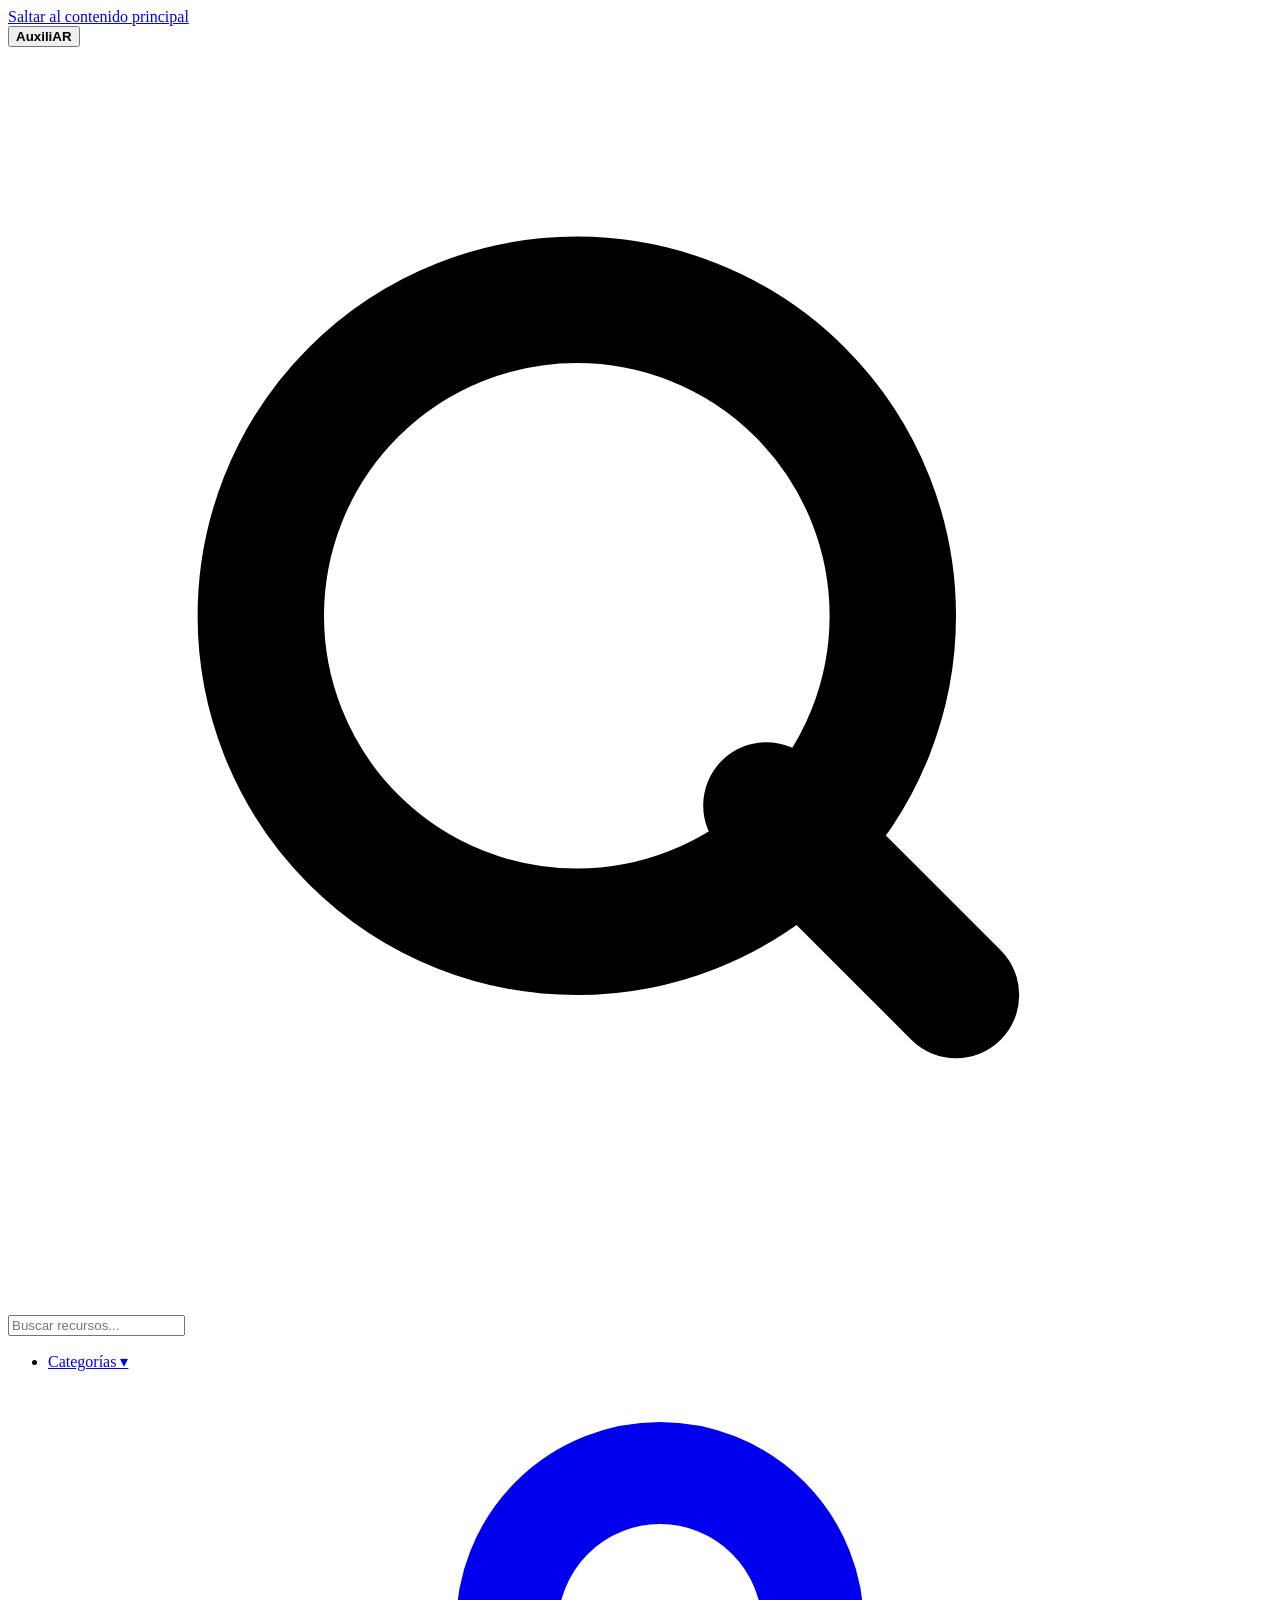
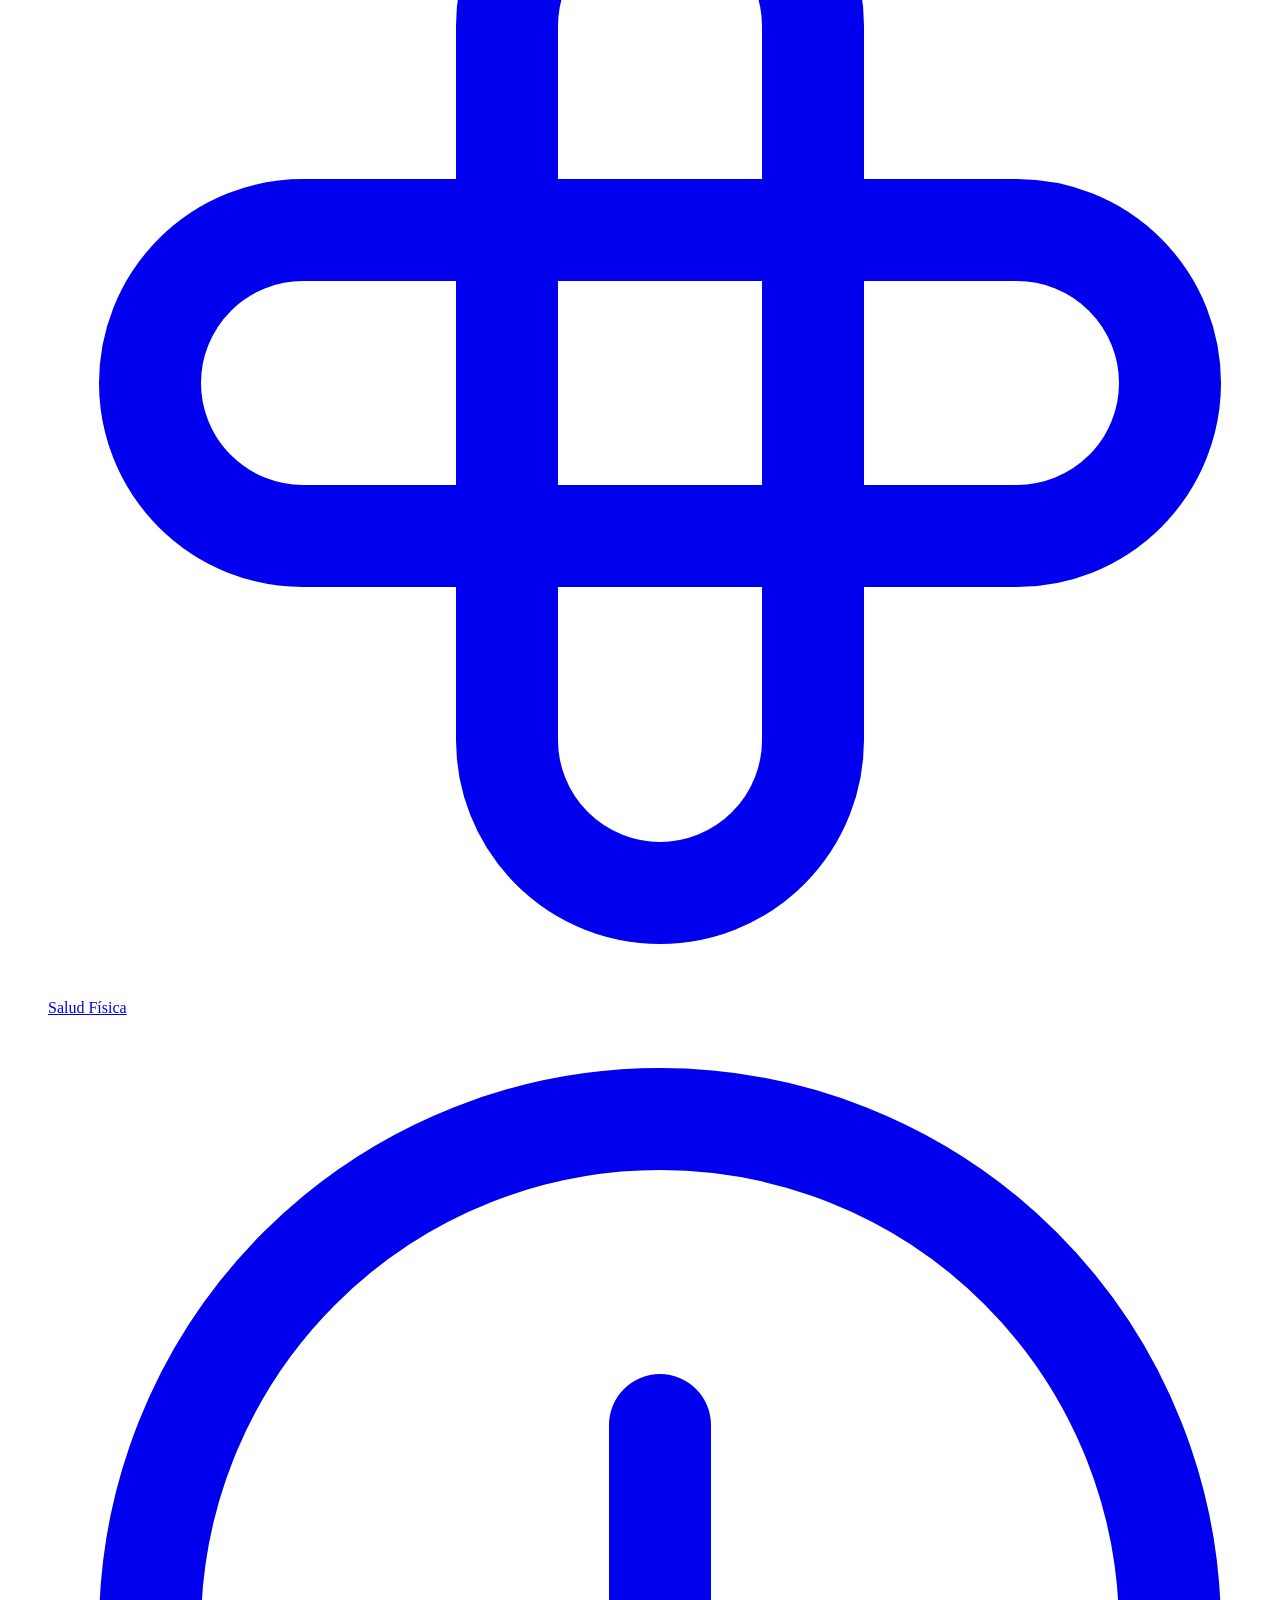
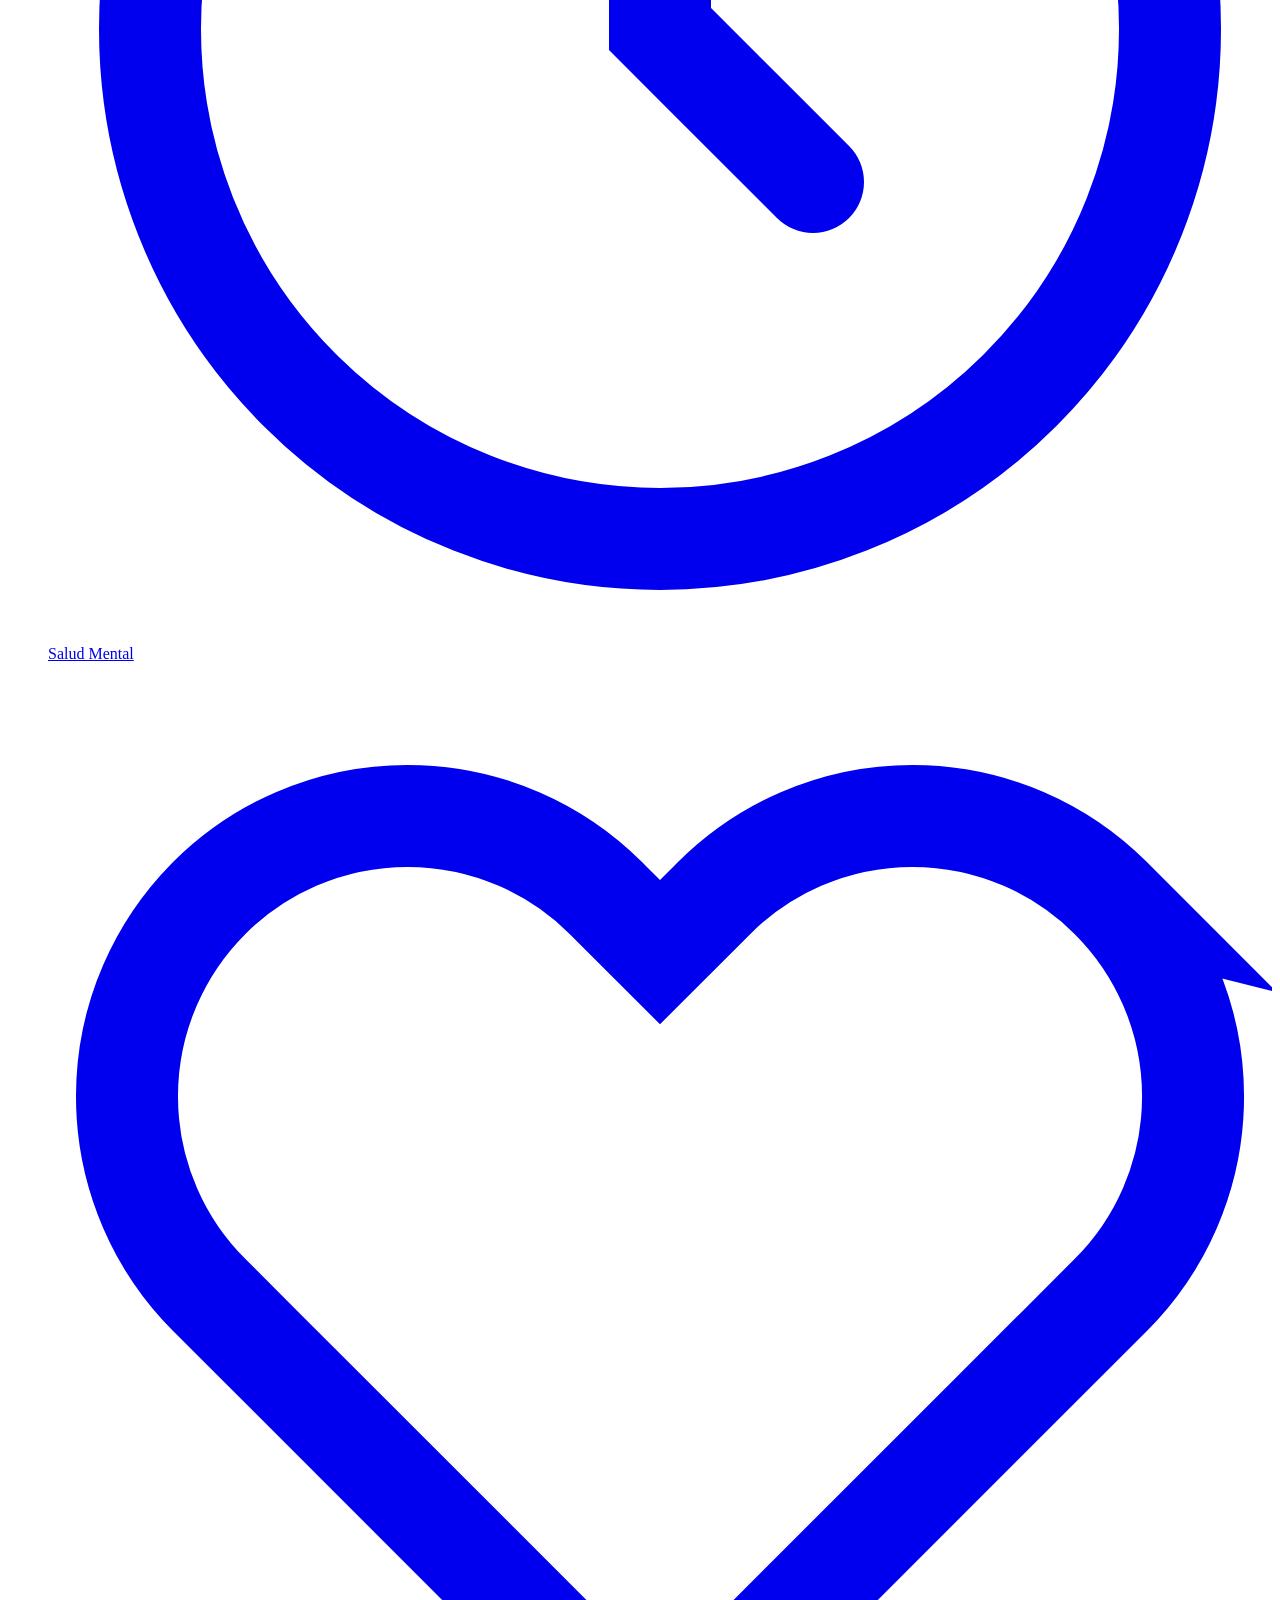
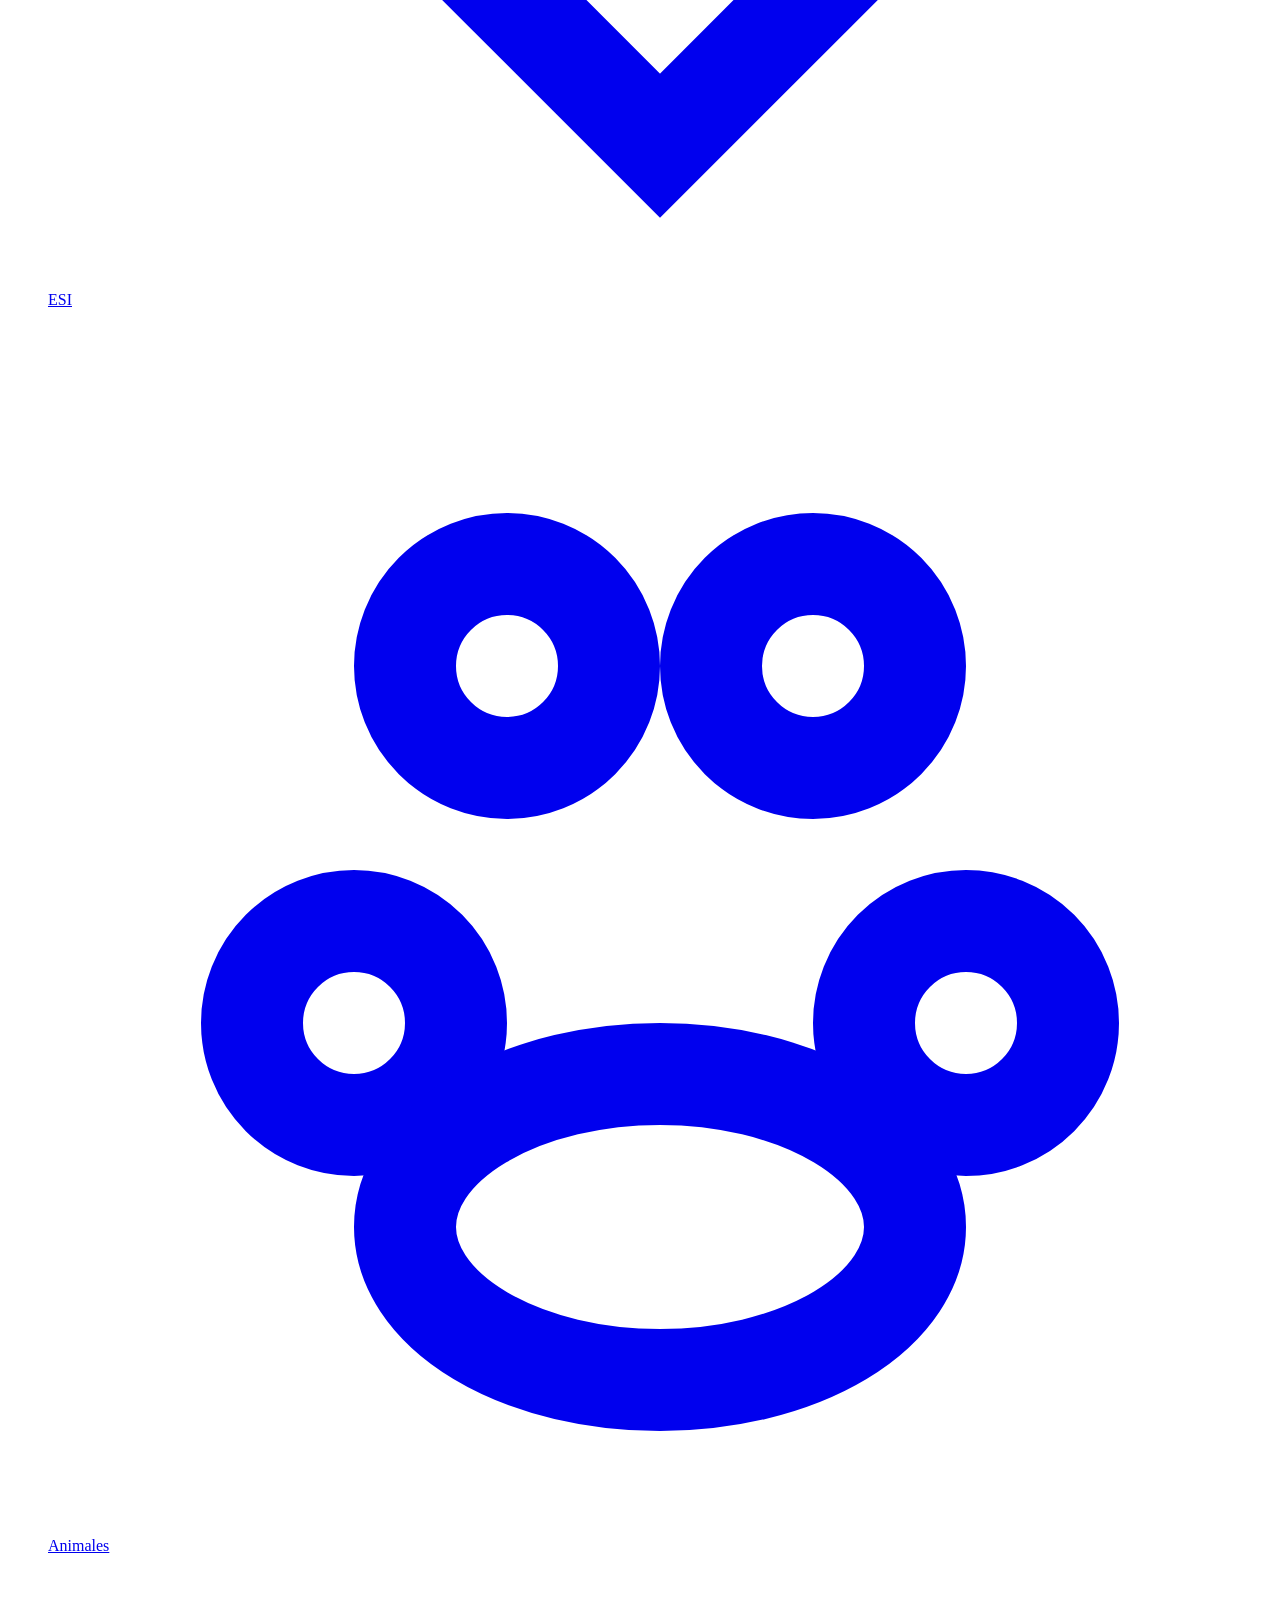
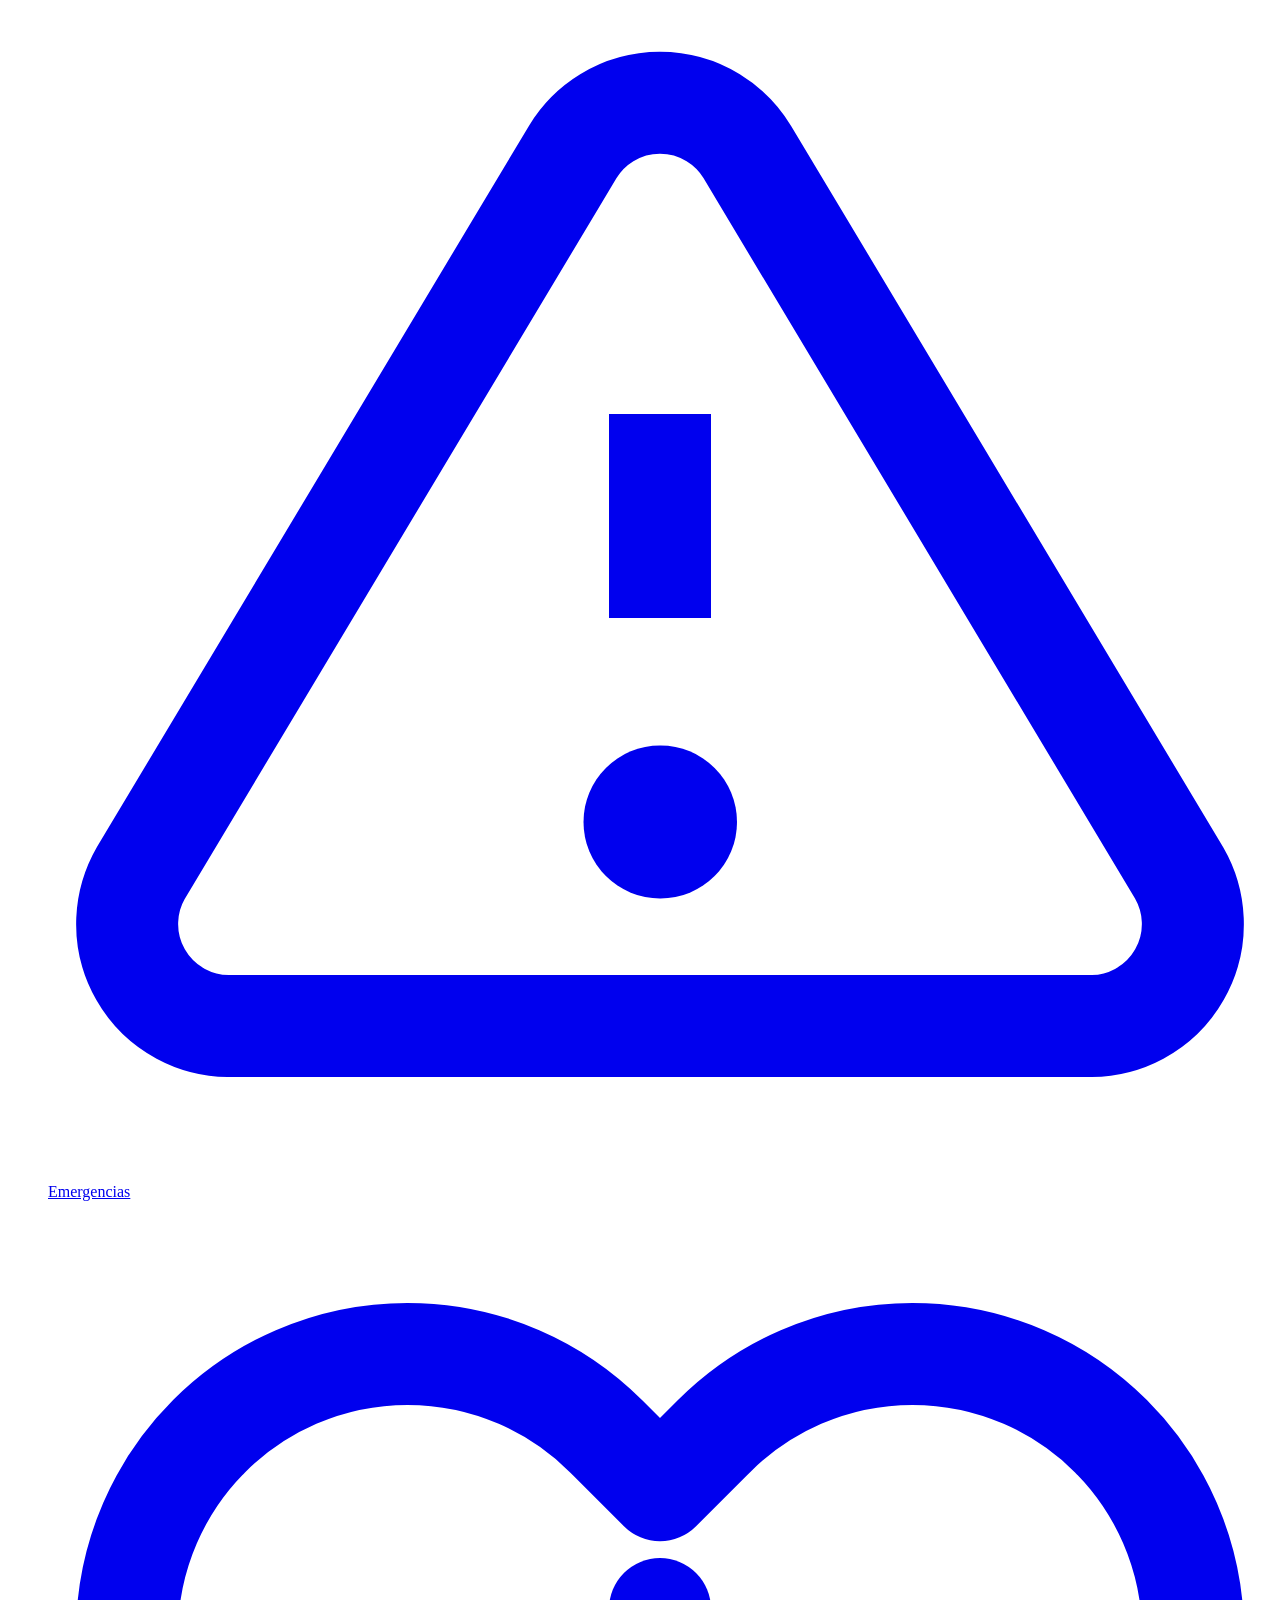
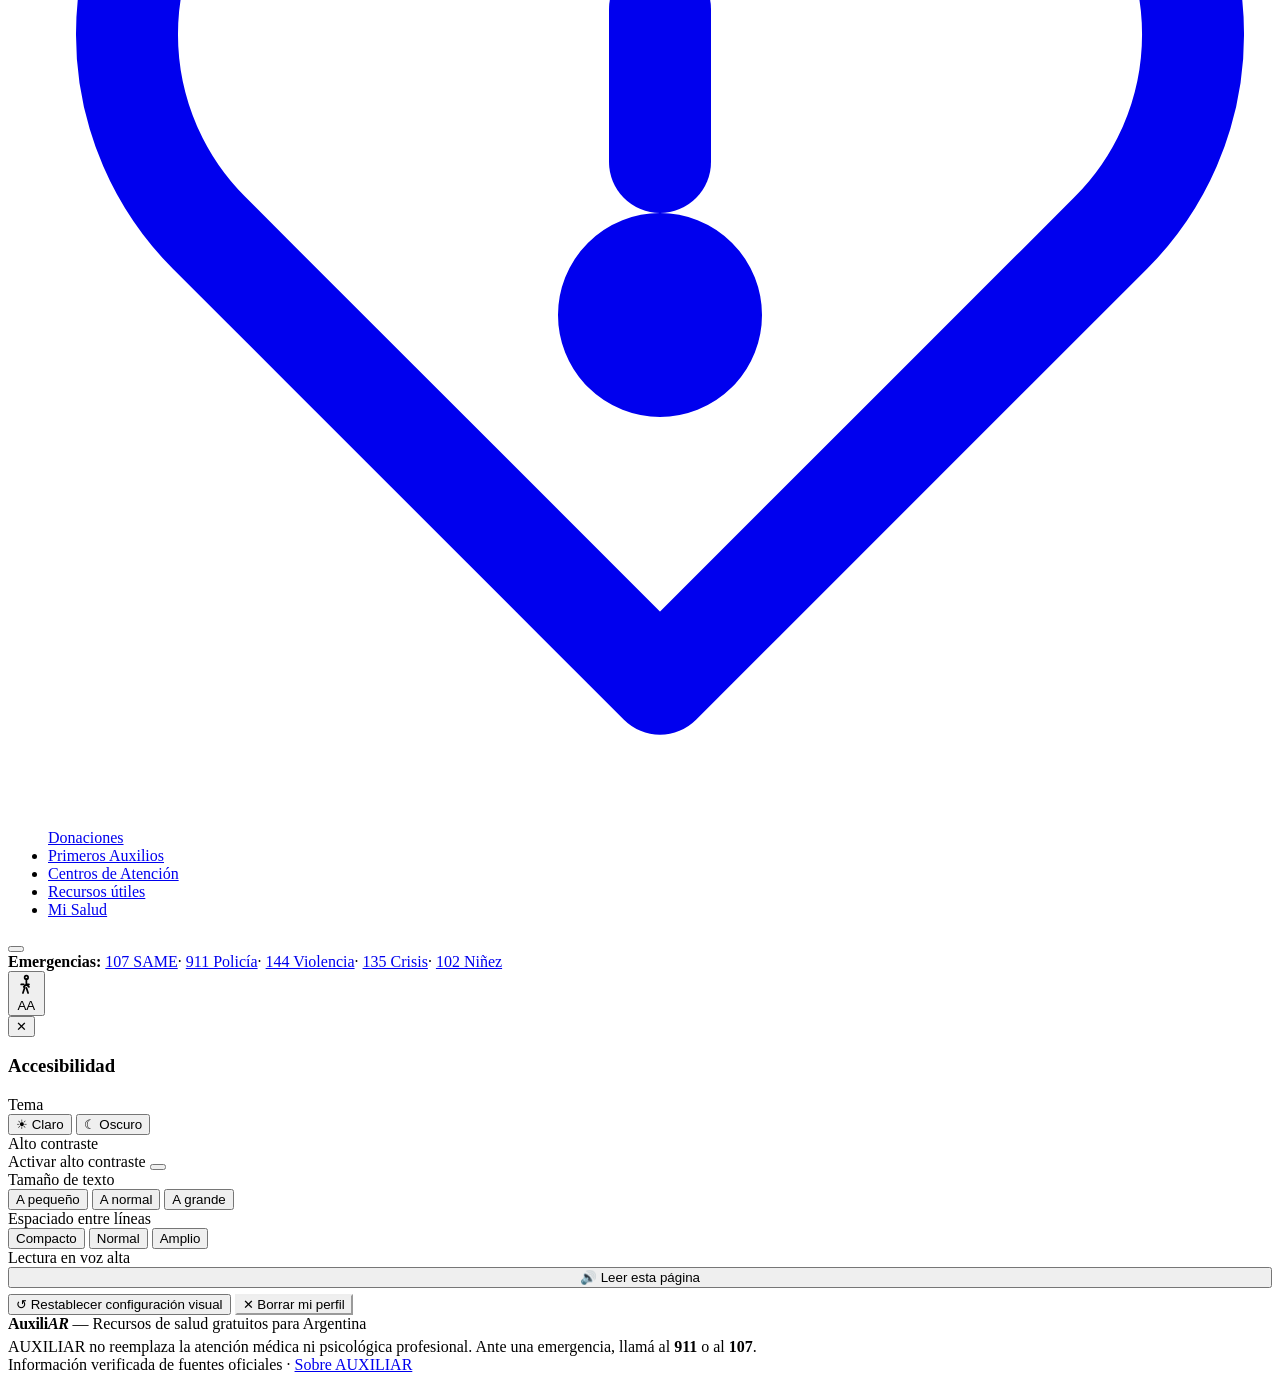
==== commit 4cfeab22: "Fix: perfil con Auxi, alto contraste y texto categoria Animales" ====
--- a/index.html
+++ b/index.html
@@ -7,7 +7,7 @@
 <link rel="preconnect" href="https://fonts.googleapis.com">
 <link rel="preconnect" href="https://fonts.gstatic.com" crossorigin>
 <link href="https://fonts.googleapis.com/css2?family=Nunito:wght@400;500;600;700;800&family=DM+Sans:wght@400;500;600;700;800&display=swap" rel="stylesheet">
-<link rel="stylesheet" href="styles.css">
+<link rel="stylesheet" href="style.css">
 </head>
 <body>
 <a href="#main-content" class="skip-link">Saltar al contenido principal</a>
@@ -143,6 +143,6 @@
   Información verificada de fuentes oficiales · <a href="#" onclick="event.preventDefault();navigate('/sobre-auxiliar')">Sobre AUXILIAR</a></p>
 </footer>
 
-<script src="app.js"></script>
+<script src="script.js" defer></script>
 </body>
 </html>
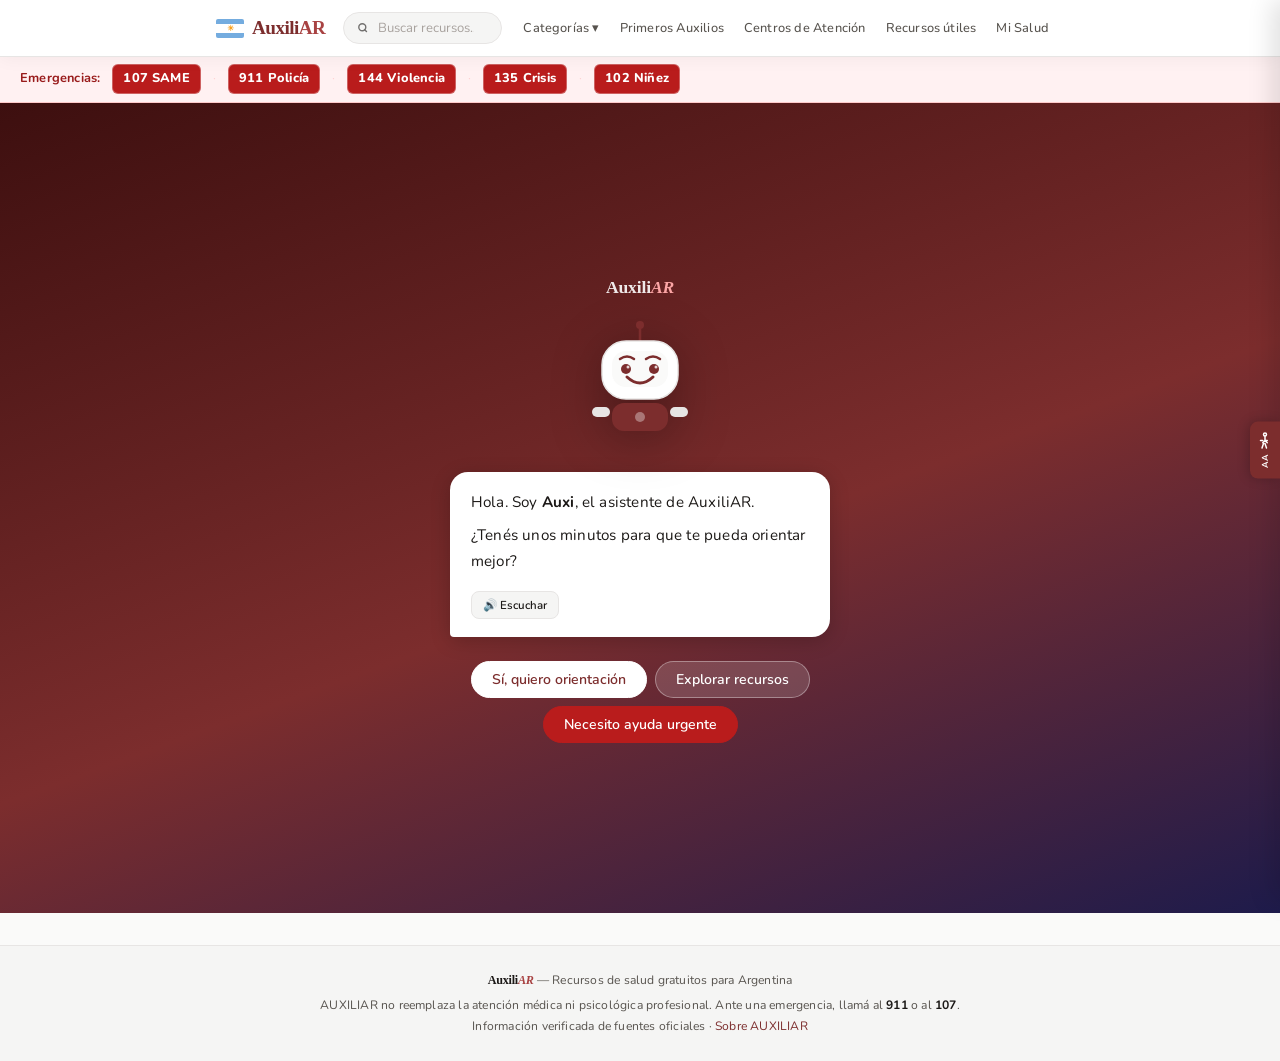
==== commit e3285a37: "Fix TTS, mostrar estado de animo en Mi Salud, espaciado CeSAC, filtro por edad y boton volver al ini" ====
--- a/index.html
+++ b/index.html
@@ -7,7 +7,7 @@
 <link rel="preconnect" href="https://fonts.googleapis.com">
 <link rel="preconnect" href="https://fonts.gstatic.com" crossorigin>
 <link href="https://fonts.googleapis.com/css2?family=Nunito:wght@400;500;600;700;800&family=DM+Sans:wght@400;500;600;700;800&display=swap" rel="stylesheet">
-<link rel="stylesheet" href="style.css">
+<link rel="stylesheet" href="styles.css">
 </head>
 <body>
 <a href="#main-content" class="skip-link">Saltar al contenido principal</a>
@@ -143,6 +143,6 @@
   Información verificada de fuentes oficiales · <a href="#" onclick="event.preventDefault();navigate('/sobre-auxiliar')">Sobre AUXILIAR</a></p>
 </footer>
 
-<script src="script.js" defer></script>
+<script src="app.js" defer></script>
 </body>
 </html>
--- a/styles.css
+++ b/styles.css
@@ -0,0 +1,1008 @@
+
+/* ============ TOKENS ============ */
+:root {
+  /* Paleta: burdeos sereno + neutros cálidos */
+  --primario: #7c2d2d;
+  --primario-claro: #f9f0f0;
+  --primario-medio: #a84242;
+  --urgencia: #b91c1c;
+  --urgencia-claro: #fff1f2;
+  --verde: #15803d;
+  --verde-claro: #f0fdf4;
+  --verde-medio: #16a34a;
+  --azul: #1e40af;
+  --azul-claro: #eff6ff;
+  --celeste: #2563eb;
+  --naranja: #c2410c;
+  --naranja-claro: #fff7ed;
+  --amarillo: #b45309;
+  --amarillo-claro: #fffbeb;
+  --rojo: #b91c1c;
+  --rojo-claro: #fff1f2;
+  --gris-oscuro: #1c1917;
+  --gris: #57534e;
+  --gris-medio: #a8a29e;
+  --gris-claro: #f5f5f4;
+  --borde: #e7e5e4;
+  --blanco: #ffffff;
+  --font-heading: 'DM Sans', system-ui, sans-serif;
+  --font-display: Georgia, 'Times New Roman', serif;
+  --font-body: 'Nunito', -apple-system, BlinkMacSystemFont, 'Segoe UI', sans-serif;
+  --radius: 10px;
+  --shadow: 0 2px 12px rgba(0,0,0,0.07);
+  --shadow-lg: 0 8px 28px rgba(0,0,0,0.13);
+  --text-scale: 1;
+  --line-spacing: 1.7;
+  --transition: 0.18s ease;
+  --color-background: #fafaf9;
+  --color-surface: #ffffff;
+  --color-text: #1c1917;
+  --color-text-muted: #78716c;
+  --color-danger: #b91c1c;
+  --color-danger-bg: #fff1f2;
+  --color-accent: #7c2d2d;
+  --color-primary: #7c2d2d;
+}
+
+/* ============ DARK MODE ============ */
+[data-theme="dark"] {
+  --primario: #e07070;
+  --primario-claro: #1c0a0a;
+  --primario-medio: #c85050;
+  --urgencia: #f87171;
+  --urgencia-claro: #1c0505;
+  --color-background: #141010;
+  --color-surface: #1e1a1a;
+  --color-text: #f5f0f0;
+  --color-text-muted: #a89f9f;
+  --color-danger: #f87171;
+  --color-danger-bg: #1c0505;
+  --color-accent: #e07070;
+  --color-primary: #e07070;
+  --verde: #4ade80;
+  --verde-claro: #052e16;
+  --verde-medio: #86efac;
+  --azul: #93c5fd;
+  --azul-claro: #0f172a;
+  --celeste: #60a5fa;
+  --naranja: #fb923c;
+  --naranja-claro: #1c0a00;
+  --amarillo: #fbbf24;
+  --amarillo-claro: #1c1400;
+  --rojo: #f87171;
+  --rojo-claro: #1c0505;
+  --gris-oscuro: #f5f0f0;
+  --gris: #a89f9f;
+  --gris-medio: #6b6060;
+  --gris-claro: #1e1a1a;
+  --borde: #332828;
+  --blanco: #1e1a1a;
+}
+
+/* ============ ALTO CONTRASTE ============ */
+body.high-contrast {
+  --primario: #ff6b6b;
+  --primario-claro: #000;
+  --primario-medio: #ff8888;
+  --color-background: #000000;
+  --color-surface: #0f0f0f;
+  --color-text: #ffffff;
+  --color-text-muted: #e2e8f0;
+  --color-accent: #ff6b6b;
+  --color-primary: #ff6b6b;
+  --verde: #00e676;
+  --verde-claro: #003320;
+  --verde-medio: #00ff88;
+  --rojo: #ff5252;
+  --rojo-claro: #1a0000;
+  --borde: #555;
+  --gris-claro: #111;
+  --gris-oscuro: #fff;
+  --gris: #ccc;
+}
+body.high-contrast .app-header { background: #000 !important; border-bottom: 2px solid #ff6b6b; }
+body.high-contrast .emg-bar { background: #000 !important; border-bottom: 2px solid #ff5252; }
+body.high-contrast .emg-bar strong { color: #ff5252 !important; }
+body.high-contrast .emg-btn { background: #330000 !important; color: #fff !important; border: 1.5px solid #ff5252 !important; }
+body.high-contrast .cat-card { background: #0f0f0f !important; border: 1.5px solid #555 !important; }
+body.high-contrast .cat-card__title { color: #fff !important; }
+body.high-contrast .section-title { color: #fff !important; }
+body.high-contrast .flow-header { background: #000 !important; }
+body.high-contrast .a11y-panel-slide { background: #0f0f0f !important; border-color: #555 !important; }
+body.high-contrast .app-footer { background: #000 !important; color: #fff !important; border-top: 2px solid #ff6b6b; }
+/* Light mode legibility fixes */
+:root:not([data-theme="dark"]) .aviso-info { background: #eff6ff; border-color: #2563eb; color: #1e3a8a; }
+:root:not([data-theme="dark"]) .aviso-warn { background: #fffbeb; border-color: #d97706; color: #78350f; }
+:root:not([data-theme="dark"]) .aviso-info span,
+:root:not([data-theme="dark"]) .aviso-warn span { color: inherit; }
+:root:not([data-theme="dark"]) .flow-title { color: var(--primario); }
+:root:not([data-theme="dark"]) .flow-subtitle { color: var(--gris); }
+/* High contrast light mode */
+html:not([data-theme="dark"]) body.high-contrast .aviso { background: #000 !important; color: #fff !important; border: 2px solid #fff !important; }
+html:not([data-theme="dark"]) body.high-contrast .card { background: #fff !important; color: #000 !important; border: 2px solid #000 !important; }
+html:not([data-theme="dark"]) body.high-contrast .section-title,
+html:not([data-theme="dark"]) body.high-contrast .section-sub { color: #000 !important; }
+html:not([data-theme="dark"]) body.high-contrast .cat-card__title,
+html:not([data-theme="dark"]) body.high-contrast .cat-card__list { color: #000 !important; }
+body.high-contrast .app-footer strong { color: #fff !important; }
+body.high-contrast .app-footer a { color: #ffd700 !important; }
+
+/* ============ BASE ============ */
+*, *::before, *::after { box-sizing: border-box; }
+html { scroll-behavior: smooth; font-size: 16px; transition: font-size 0.2s ease; }
+body {
+  margin: 0; min-height: 100vh;
+  background: var(--color-background);
+  color: var(--color-text);
+  font-family: var(--font-body);
+  font-size: inherit;
+  line-height: var(--line-spacing);
+  letter-spacing: 0.012em;
+  transition: background var(--transition), color var(--transition);
+}
+p { line-height: var(--line-spacing); margin: 0 0 0.75rem; }
+li { line-height: var(--line-spacing); }
+h1,h2,h3,h4 { font-family: var(--font-heading); line-height: 1.25; margin: 0 0 0.75rem 0; letter-spacing: -0.01em; font-weight: 700; }
+h2 { font-size: clamp(1.2rem,3.5vw,1.7rem); }
+h3 { font-size: 1rem; font-weight: 700; letter-spacing: -0.005em; }
+a { color: var(--color-accent); }
+.container { max-width: 900px; margin: 0 auto; padding: 0 1.25rem; }
+.skip-link { position:absolute;left:-9999px; }
+.skip-link:focus { left:0;top:0;z-index:999;background:var(--color-surface);padding:8px 16px; }
+.view { min-height: 60vh; }
+.main-content { max-width: 900px; margin: 0 auto; padding: 1.5rem 1.25rem; }
+.section-block { margin-bottom: 2.5rem; }
+.section-divider { height: 3px; width: 40px; background: var(--primario); border-radius: 2px; margin-bottom: 1rem; }
+.section-title { font-size: clamp(1.1rem,3vw,1.5rem); font-weight: 800; color: var(--color-text); margin-bottom: 0.3rem; letter-spacing: -0.02em; }
+.section-sub { color: var(--color-text-muted); font-size: 0.88rem; margin-bottom: 1.25rem; line-height: 1.6; }
+.btn { display: inline-flex; align-items: center; gap: 6px; padding: 9px 18px; border-radius: 8px; font-size: 0.88rem; font-weight: 700; cursor: pointer; font-family: var(--font-body); border: none; transition: background 0.15s, transform 0.1s; text-decoration: none; }
+.btn--primary { background: var(--primario); color: white; }
+.btn--primary:hover { background: var(--primario-medio); }
+.btn--outline { background: transparent; color: var(--primario); border: 1.5px solid var(--primario); }
+.btn--outline:hover { background: var(--primario-claro); }
+.aviso { display: flex; gap: 0.75rem; background: var(--amarillo-claro); border: 1px solid var(--amarillo); border-radius: var(--radius); padding: 0.85rem 1rem; margin-bottom: 1.25rem; font-size: 0.84rem; }
+.aviso-warn { background: #fff8e1; border-color: #f59e0b; }
+.aviso-info { background: var(--azul-claro); border-color: var(--celeste); }
+.aviso span:first-child { flex-shrink: 0; font-size: 1.1rem; }
+.badge { display: inline-block; padding: 2px 8px; border-radius: 50px; font-size: 0.72rem; font-weight: 700; }
+.badge-verde { background: var(--verde-claro); color: var(--verde); }
+.badge-naranja { background: var(--naranja-claro); color: var(--naranja); }
+
+/* ============ HEADER ============ */
+.app-header {
+  position: sticky; top: 0; z-index: 200;
+  background: var(--primario);
+  box-shadow: 0 2px 8px rgba(0,0,0,0.15);
+}
+:root:not([data-theme="dark"]) .app-header {
+  background: #ffffff;
+  box-shadow: 0 1px 0 var(--borde), 0 4px 16px rgba(0,0,0,0.04);
+}
+:root:not([data-theme="dark"]) .logo-btn { color: var(--primario); }
+:root:not([data-theme="dark"]) .logo-ar { color: var(--primario-medio); }
+:root:not([data-theme="dark"]) .nav-links a { color: var(--gris); }
+:root:not([data-theme="dark"]) .nav-links a:hover { background: var(--primario-claro); color: var(--primario); }
+:root:not([data-theme="dark"]) .icon-btn { color: var(--gris); border-color: var(--borde); background: var(--gris-claro); }
+:root:not([data-theme="dark"]) .icon-btn:hover { background: var(--primario-claro); color: var(--primario); }
+:root:not([data-theme="dark"]) .hamburger span { background: var(--gris-oscuro); }
+:root:not([data-theme="dark"]) .header-search-input { color: var(--color-text); }
+:root:not([data-theme="dark"]) .emg-bar { background: #fff1f2; border-bottom: 1px solid #fecaca; }
+:root:not([data-theme="dark"]) .emg-bar strong { color: #991b1b; }
+:root:not([data-theme="dark"]) .emg-sep { color: #fca5a5; }
+:root:not([data-theme="dark"]) .emg-btn { background: var(--urgencia); color: white; border-radius: 6px; }
+:root:not([data-theme="dark"]) .emg-btn:hover { background: #991b1b; }
+[data-theme="dark"] .app-header { background: #1e1a1a; border-bottom: 1px solid #332828; }
+[data-theme="dark"] .emg-bar { background: #1c0505; border-bottom: 1px solid #450a0a; }
+[data-theme="dark"] .flow-header { background: #1e1a1a; border-bottom: 1px solid #332828; color: #f5f0f0; }
+[data-theme="dark"] .app-footer { background: #141010; color: rgba(245,240,240,0.7); border-top: 1px solid #332828; }
+/* Dark mode: form elements readable */
+[data-theme="dark"] .form-field label { color: var(--gris-claro); }
+[data-theme="dark"] .form-field input,
+[data-theme="dark"] .form-field select,
+[data-theme="dark"] .form-field textarea {
+  background: #2a2020; color: #f5f0f0; border-color: #4a3030;
+}
+[data-theme="dark"] .form-field input::placeholder,
+[data-theme="dark"] .form-field textarea::placeholder { color: #a89f9f; }
+[data-theme="dark"] .aviso { color: var(--color-text); }
+[data-theme="dark"] .aviso-info { background: #0a1628; border-color: #1e40af; color: #bfdbfe; }
+[data-theme="dark"] .aviso-warn { background: #1c1000; border-color: #b45309; color: #fde68a; }
+[data-theme="dark"] .card { background: var(--color-surface); color: var(--color-text); }
+[data-theme="dark"] .card h3 { color: var(--color-text); }
+[data-theme="dark"] .card p { color: var(--color-text-muted); }
+[data-theme="dark"] .section-title { color: var(--color-text); }
+[data-theme="dark"] .section-sub { color: var(--color-text-muted); }
+[data-theme="dark"] .tab-btn { color: var(--gris); }
+[data-theme="dark"] .tab-btn.active { color: var(--primario); }
+[data-theme="dark"] .hosp-card h4,
+[data-theme="dark"] .region-card h4 { color: var(--color-text); }
+[data-theme="dark"] .hosp-card p,
+[data-theme="dark"] .region-card p { color: var(--color-text-muted); }
+[data-theme="dark"] .acc-btn { color: var(--color-text); background: var(--color-surface); }
+[data-theme="dark"] .acc-content { color: var(--color-text-muted); background: var(--color-surface); }
+[data-theme="dark"] .option-btn { color: var(--color-text); background: var(--color-surface); }
+/* High contrast fixes */
+body.high-contrast .aviso { color: #fff; }
+body.high-contrast .form-field label { color: #fff; }
+body.high-contrast .form-field input,
+body.high-contrast .form-field select,
+body.high-contrast .form-field textarea { background: #000; color: #fff; border-color: #fff; }
+body.high-contrast .card { background: #0f0f0f; color: #fff; border-color: #555; }
+body.high-contrast .card p { color: #ccc; }
+body.high-contrast .section-title { color: #fff; }
+body.high-contrast .tab-btn { color: #ccc; }
+body.high-contrast .tab-btn.active { color: #ff6b6b; border-color: #ff6b6b; }
+body.high-contrast .acc-btn { color: #fff; background: #111; }
+body.high-contrast .option-btn { color: #fff; background: #111; border-color: #555; }
+[data-theme="dark"] .app-footer strong { color: #f5f0f0; }
+[data-theme="dark"] .app-footer a { color: #e07070; }
+.app-header__inner { display: flex; align-items: center; justify-content: space-between; height: 56px; gap: 0.75rem; }
+.logo-btn {
+  display: flex; align-items: center; gap: 8px;
+  background: none; border: none; color: white; cursor: pointer;
+  font-family: Georgia, 'Times New Roman', serif; font-size: 1.2rem; font-weight: 800;
+  letter-spacing: -0.03em; text-decoration: none; flex-shrink: 0;
+}
+.logo-ar { color: #f9a8a8; }
+.logo-flag { width: 28px; height: 19px; display: flex; flex-direction: column; border-radius: 2px; overflow: hidden; }
+.logo-flag span:nth-child(1) { background: #74acdf; flex: 1; }
+.logo-flag span:nth-child(2) { background: white; flex: 1; display: flex; align-items: center; justify-content: center; }
+.logo-flag span:nth-child(2)::after { content: '☀'; font-size: 8px; color: #F9A01B; }
+.logo-flag span:nth-child(3) { background: #74acdf; flex: 1; }
+
+/* ============ HEADER SEARCH ============ */
+.header-search {
+  flex: 1; max-width: 340px; position: relative;
+}
+.header-search-wrap {
+  display: flex; align-items: center;
+  background: rgba(255,255,255,0.12); border: 1px solid rgba(255,255,255,0.2);
+  border-radius: 20px; padding: 5px 12px; gap: 6px;
+  transition: background 0.15s, border-color 0.15s, box-shadow 0.15s;
+}
+:root:not([data-theme="dark"]) .header-search-wrap {
+  background: var(--gris-claro); border-color: var(--borde);
+}
+.header-search-wrap:focus-within {
+  background: rgba(255,255,255,0.2); border-color: rgba(255,255,255,0.5);
+  box-shadow: 0 0 0 3px rgba(255,255,255,0.1);
+}
+:root:not([data-theme="dark"]) .header-search-wrap:focus-within {
+  background: white; border-color: var(--primario);
+  box-shadow: 0 0 0 3px rgba(124,45,45,0.1);
+}
+.header-search-icon { opacity: 0.6; flex-shrink: 0; display: flex; }
+.header-search-icon svg { width: 14px; height: 14px; }
+.header-search-input {
+  background: none; border: none; outline: none; width: 100%;
+  font-size: 0.82rem; font-family: var(--font-body);
+  color: white; placeholder-color: rgba(255,255,255,0.6);
+}
+:root:not([data-theme="dark"]) .header-search-input { color: var(--gris-oscuro); }
+.header-search-input::placeholder { color: rgba(255,255,255,0.55); }
+:root:not([data-theme="dark"]) .header-search-input::placeholder { color: var(--gris-medio); }
+.header-search-results {
+  position: absolute; top: calc(100% + 6px); left: 0; right: 0;
+  background: var(--color-surface); border: 1px solid var(--borde);
+  border-radius: 10px; box-shadow: var(--shadow-lg); z-index: 999;
+  max-height: 300px; overflow-y: auto; display: none;
+}
+.header-search-results.open { display: block; }
+.sr-item {
+  padding: 10px 14px; cursor: pointer; font-size: 0.84rem;
+  border-bottom: 1px solid var(--borde); display: flex; gap: 8px; align-items: flex-start;
+  color: var(--color-text);
+}
+.sr-item:last-child { border-bottom: none; }
+.sr-item:hover { background: var(--primario-claro); }
+.sr-tag { font-size: 0.7rem; background: var(--primario-claro); color: var(--primario); border-radius: 4px; padding: 1px 6px; font-weight: 600; flex-shrink: 0; margin-top: 1px; }
+
+/* NAV */
+.nav-links { display: flex; gap: 2px; list-style: none; margin: 0; padding: 0; }
+.nav-links a { color: rgba(255,255,255,0.85); text-decoration: none; font-size: 0.8rem; padding: 5px 9px; border-radius: 6px; font-weight: 500; white-space: nowrap; transition: background var(--transition); }
+.nav-links a:hover { background: rgba(255,255,255,0.15); color: white; }
+.nav-links .has-dropdown { position: relative; }
+.nav-dropdown {
+  position: absolute; top: calc(100% + 6px); left: 0;
+  background: var(--color-surface); border: 1px solid var(--borde);
+  border-radius: 10px; box-shadow: var(--shadow-lg); min-width: 200px;
+  padding: 6px; z-index: 300; opacity: 0; pointer-events: none;
+  transform: translateY(6px); transition: opacity 0.15s, transform 0.15s;
+}
+.nav-links .has-dropdown:hover .nav-dropdown,
+.nav-links .has-dropdown:focus-within .nav-dropdown { opacity: 1; pointer-events: all; transform: translateY(0); }
+/* Puente invisible para no perder hover al mover cursor hacia el dropdown */
+.nav-dropdown::before {
+  content: ''; position: absolute; top: -10px; left: 0; right: 0; height: 10px;
+}
+.nav-dropdown a { display: flex; align-items: center; gap: 8px; padding: 8px 10px; border-radius: 6px; font-size: 0.82rem; color: var(--color-text) !important; background: transparent; }
+.nav-dropdown a:hover { background: var(--primario-claro) !important; color: var(--primario) !important; }
+.nav-dropdown a svg { width: 16px; height: 16px; flex-shrink: 0; }
+.header-actions { display: flex; align-items: center; gap: 8px; flex-shrink: 0; }
+.icon-btn {
+  background: rgba(255,255,255,0.12); border: 1px solid rgba(255,255,255,0.2);
+  color: white; border-radius: 8px; width: 34px; height: 34px;
+  display: flex; align-items: center; justify-content: center; cursor: pointer;
+  font-size: 0.95rem; transition: background 0.15s;
+}
+.icon-btn:hover { background: rgba(255,255,255,0.25); }
+.hamburger { display: none; flex-direction: column; gap: 4px; background: none; border: none; cursor: pointer; padding: 6px; }
+.hamburger span { display: block; width: 20px; height: 2px; background: white; border-radius: 1px; transition: transform 0.2s; }
+
+/* ============ EMG BAR ============ */
+.emg-bar {
+  background: var(--urgencia); color: white;
+  padding: 8px 1.25rem; font-size: 0.8rem;
+  display: flex; align-items: center; gap: 0.75rem; flex-wrap: wrap; overflow-x: auto;
+  border-bottom: 2px solid rgba(0,0,0,0.12);
+}
+.emg-btn {
+  color: white; text-decoration: none; font-weight: 800; font-size: 0.8rem;
+  white-space: nowrap; padding: 3px 10px; border-radius: 6px;
+  transition: background 0.12s; display: inline-flex; align-items: center; gap: 4px;
+  background: rgba(255,255,255,0.15); border: 1px solid rgba(255,255,255,0.3);
+}
+.emg-btn:hover { background: rgba(255,255,255,0.28); }
+.emg-sep { opacity: 0.4; }
+
+/* ============ AUXI — ONBOARDING ============ */
+.auxi-screen {
+  min-height: calc(100vh - 90px);
+  display: flex; flex-direction: column; align-items: center; justify-content: center;
+  padding: 2rem 1.25rem;
+  background: linear-gradient(160deg, #3d0f0f 0%, #7c2d2d 55%, #1e1b4b 100%);
+}
+[data-theme="dark"] .auxi-screen {
+  background: linear-gradient(160deg, #141010 0%, #2d0f0f 50%, #141010 100%);
+}
+.auxi-wrap {
+  display: flex; flex-direction: column; align-items: center;
+  gap: 1.5rem; max-width: 460px; width: 100%;
+}
+/* Robot Auxi SVG */
+.auxi-robot {
+  width: 120px; height: 120px; flex-shrink: 0;
+  filter: drop-shadow(0 8px 24px rgba(0,0,0,0.3));
+  transition: transform 0.3s ease;
+}
+.auxi-robot:hover { transform: scale(1.04); }
+/* Expresiones — se activan con clase en .auxi-robot */
+.auxi-eye { transition: transform 0.3s ease; }
+.auxi-robot.thinking .auxi-eye-l { transform: translateY(-2px); }
+.auxi-robot.thinking .auxi-eye-r { transform: translateY(2px); }
+.auxi-robot.alert .auxi-eye-l,
+.auxi-robot.alert .auxi-eye-r { fill: #fbbf24; }
+.auxi-robot.happy .auxi-mouth { d: path("M44 74 Q60 86 76 74"); }
+.auxi-robot.caring .auxi-chest-light { fill: #60a5fa; }
+/* Burbuja de chat */
+.auxi-bubble {
+  background: white; border-radius: 18px 18px 18px 4px;
+  padding: 1.1rem 1.3rem; max-width: 380px; width: 100%;
+  box-shadow: 0 4px 20px rgba(0,0,0,0.2);
+  font-size: 0.95rem; color: #1c1917; line-height: 1.6;
+  animation: bubbleIn 0.3s ease;
+}
+@keyframes bubbleIn { from { opacity:0; transform: translateY(8px) scale(0.97); } to { opacity:1; transform: none; } }
+.auxi-bubble p { margin: 0 0 0.5rem; }
+.auxi-bubble p:last-child { margin: 0; }
+/* Botones de respuesta */
+.auxi-btns { display: flex; flex-wrap: wrap; gap: 8px; justify-content: center; }
+.auxi-btn {
+  background: rgba(255,255,255,0.15); border: 1.5px solid rgba(255,255,255,0.35);
+  color: white; border-radius: 50px; padding: 8px 20px;
+  font-size: 0.88rem; font-weight: 600; cursor: pointer;
+  font-family: var(--font-body); transition: background 0.14s, border-color 0.14s, transform 0.1s;
+  white-space: nowrap;
+}
+.auxi-btn:hover { background: rgba(255,255,255,0.25); border-color: rgba(255,255,255,0.6); transform: translateY(-1px); }
+.auxi-btn--primary { background: white; color: var(--primario); border-color: white; }
+.auxi-btn--primary:hover { background: rgba(255,255,255,0.9); }
+.auxi-btn--danger { background: var(--urgencia); border-color: var(--urgencia); color: white; }
+/* Campo inline */
+.auxi-field {
+  background: white; border-radius: 10px; padding: 0.6rem 1rem;
+  display: flex; align-items: center; gap: 8px; width: 100%; max-width: 380px;
+}
+.auxi-field input {
+  border: none; outline: none; flex: 1; font-size: 0.9rem;
+  font-family: var(--font-body); color: #1c1917; background: transparent;
+}
+.auxi-field-btn {
+  background: var(--primario); color: white; border: none; border-radius: 6px;
+  padding: 5px 12px; font-size: 0.82rem; font-weight: 700; cursor: pointer;
+  font-family: var(--font-body);
+}
+/* Explore mode (when user says no) */
+.auxi-explore {
+  text-align: center; color: rgba(255,255,255,0.8); font-size: 0.85rem; margin-top: 0.5rem;
+}
+
+/* ============ ONBOARDING FALLBACK (direct grid) ============ */
+.onboarding { position: relative; }
+
+/* ============ ACCESSIBILITY PANEL (lengüeta lateral) ============ */
+.a11y-tab {
+  position: fixed; right: 0; top: 50%; transform: translateY(-50%);
+  z-index: 400; background: var(--primario); color: white;
+  border-radius: 8px 0 0 8px; padding: 10px 6px;
+  cursor: pointer; border: none; box-shadow: -2px 0 12px rgba(0,0,0,0.2);
+  display: flex; flex-direction: column; align-items: center; gap: 4px;
+  font-family: var(--font-body); transition: background 0.15s;
+}
+.a11y-tab:hover { background: var(--primario-medio); }
+.a11y-tab svg { width: 18px; height: 18px; }
+.a11y-tab-label { font-size: 0.55rem; font-weight: 700; letter-spacing: 0.05em; writing-mode: vertical-rl; text-orientation: mixed; transform: rotate(180deg); }
+.a11y-panel-slide {
+  position: fixed; right: -280px; top: 0; bottom: 0; width: 280px; z-index: 399;
+  background: var(--color-surface); border-left: 1px solid var(--borde);
+  box-shadow: -8px 0 24px rgba(0,0,0,0.12);
+  transition: right 0.28s cubic-bezier(0.4,0,0.2,1);
+  overflow-y: auto; padding: 1.5rem 1.25rem;
+  display: flex; flex-direction: column; gap: 1.25rem;
+}
+.a11y-panel-slide.open { right: 0; }
+.a11y-panel-slide h3 { font-size: 0.9rem; font-weight: 700; margin: 0 0 0.6rem; color: var(--color-text); }
+.a11y-close {
+  position: absolute; top: 12px; right: 12px;
+  background: var(--gris-claro); border: none; border-radius: 6px;
+  width: 28px; height: 28px; cursor: pointer; font-size: 0.9rem;
+  display: flex; align-items: center; justify-content: center; color: var(--gris);
+}
+.a11y-section { border-bottom: 1px solid var(--borde); padding-bottom: 1rem; }
+.a11y-section:last-child { border-bottom: none; }
+.a11y-section-label { font-size: 0.7rem; font-weight: 700; text-transform: uppercase; letter-spacing: 0.06em; color: var(--gris-medio); margin-bottom: 0.6rem; }
+.a11y-options { display: flex; gap: 6px; flex-wrap: wrap; }
+.a11y-opt {
+  background: var(--gris-claro); border: 1.5px solid var(--borde);
+  color: var(--gris-oscuro); border-radius: 8px; padding: 6px 12px;
+  font-size: 0.8rem; font-weight: 600; cursor: pointer; font-family: var(--font-body);
+  transition: background 0.14s, border-color 0.14s;
+}
+.a11y-opt:hover { background: var(--primario-claro); border-color: var(--primario); }
+.a11y-opt.active { background: var(--primario); color: white; border-color: var(--primario); }
+.a11y-toggle-row { display: flex; align-items: center; justify-content: space-between; }
+.a11y-toggle-row span { font-size: 0.84rem; color: var(--color-text); font-weight: 500; }
+.a11y-switch {
+  position: relative; width: 40px; height: 22px;
+  background: var(--gris-medio); border-radius: 11px; border: none; cursor: pointer;
+  transition: background 0.2s; flex-shrink: 0;
+}
+.a11y-switch::after {
+  content: ''; position: absolute; top: 3px; left: 3px;
+  width: 16px; height: 16px; border-radius: 50%; background: white;
+  transition: transform 0.2s;
+}
+.a11y-switch.on { background: var(--primario); }
+.a11y-switch.on::after { transform: translateX(18px); }
+.a11y-reset {
+  background: none; border: 1.5px solid var(--borde); color: var(--gris);
+  border-radius: 8px; padding: 8px; font-size: 0.8rem; font-weight: 600;
+  cursor: pointer; width: 100%; font-family: var(--font-body); transition: border-color 0.14s, color 0.14s;
+}
+.a11y-reset:hover { border-color: var(--primario); color: var(--primario); }
+
+/* ============ CAT-GRID (categorías) ============ */
+.cat-grid {
+  display: grid; grid-template-columns: repeat(auto-fill, minmax(260px, 1fr));
+  gap: 1.1rem; margin-top: 1rem;
+}
+.cat-card {
+  display: block; border-radius: 14px; overflow: hidden;
+  background: var(--color-surface); border: 1px solid var(--borde);
+  box-shadow: var(--shadow); cursor: pointer; width: 100%; text-align: left; padding: 0;
+  font-family: inherit; transition: transform 0.18s, box-shadow 0.18s;
+}
+.cat-card:hover { transform: translateY(-4px); box-shadow: var(--shadow-lg); }
+.cat-card__img {
+  width: 100%; aspect-ratio: 16/9;
+  display: flex; align-items: center; justify-content: center;
+  position: relative; overflow: hidden;
+}
+.cat-card__img-icon {
+  position: absolute; right: 1rem; top: 50%; transform: translateY(-50%);
+  opacity: 0.85;
+}
+.cat-card__img-icon svg { width: 56px; height: 56px; }
+.cat-card__body { padding: 0.9rem 1.1rem 1.1rem; }
+.cat-card__title { font-family: var(--font-heading); font-size: 1rem; margin: 0 0 0.4rem 0; color: var(--color-text); font-weight: 700; letter-spacing: -0.01em; }
+.cat-card__list { margin: 0; padding-left: 1em; font-size: 0.8rem; color: var(--color-text-muted); }
+.cat-card__list li { margin-bottom: 2px; }
+
+
+/* ============ TTS BUTTON ============ */
+.tts-btn {
+  display: inline-flex; align-items: center; gap: 6px;
+  background: var(--gris-claro); border: 1.5px solid var(--borde);
+  color: var(--gris-oscuro); border-radius: 8px; padding: 5px 11px;
+  font-size: 0.78rem; font-weight: 600; cursor: pointer;
+  font-family: var(--font-body); transition: background 0.14s;
+}
+.tts-btn:hover { background: var(--primario-claro); border-color: var(--primario); }
+.tts-btn.speaking { background: var(--primario); color: white; border-color: var(--primario); }
+
+
+/* ============ MI SALUD ============ */
+.salud-header { display:flex; align-items:center; gap:1rem; margin-bottom:1.5rem; }
+.salud-avatar {
+  width:56px; height:56px; border-radius:50%;
+  background:var(--primario); color:white;
+  display:flex; align-items:center; justify-content:center;
+  font-size:1.5rem; font-weight:800; flex-shrink:0;
+  font-family:var(--font-heading);
+}
+.salud-card {
+  background:var(--color-surface); border:1px solid var(--borde);
+  border-radius:var(--radius); padding:1.1rem 1.25rem;
+  margin-bottom:0.75rem;
+}
+.salud-card__label { font-size:0.72rem; font-weight:700; text-transform:uppercase;
+  letter-spacing:0.06em; color:var(--gris-medio); margin-bottom:4px; }
+.salud-card__value { font-size:0.92rem; color:var(--color-text); font-weight:600; }
+.salud-card__empty { font-size:0.85rem; color:var(--gris-medio); font-style:italic; }
+.vacuna-item {
+  display:flex; align-items:center; gap:0.75rem;
+  padding:0.75rem; border:1px solid var(--borde);
+  border-radius:8px; margin-bottom:0.5rem;
+  background:var(--color-surface);
+}
+.vacuna-dot {
+  width:12px; height:12px; border-radius:50%; flex-shrink:0;
+}
+.vacuna-dot--ok { background:var(--verde); }
+.vacuna-dot--pendiente { background:var(--amarillo); }
+.vacuna-dot--urgente { background:var(--rojo); }
+.vacuna-info { flex:1; }
+.vacuna-nombre { font-size:0.87rem; font-weight:700; color:var(--color-text); }
+.vacuna-desc { font-size:0.76rem; color:var(--color-text-muted); }
+.vacuna-estado { font-size:0.72rem; font-weight:700; padding:2px 8px;
+  border-radius:50px; flex-shrink:0; }
+.vacuna-estado--ok { background:var(--verde-claro); color:var(--verde); }
+.vacuna-estado--pendiente { background:var(--amarillo-claro); color:var(--amarillo); }
+.vacuna-estado--urgente { background:var(--rojo-claro); color:var(--rojo); }
+.salud-edit-btn {
+  background:none; border:1.5px solid var(--borde); border-radius:8px;
+  padding:5px 12px; font-size:0.8rem; cursor:pointer; color:var(--gris);
+  font-family:var(--font-body); transition:border-color 0.14s;
+}
+.salud-edit-btn:hover { border-color:var(--primario); color:var(--primario); }
+.salud-field-inline {
+  display:flex; gap:8px; align-items:center; margin-top:6px;
+}
+.salud-field-inline input {
+  flex:1; border:1.5px solid var(--borde); border-radius:8px;
+  padding:6px 10px; font-size:0.85rem; font-family:var(--font-body);
+  background:var(--color-surface); color:var(--color-text);
+}
+.salud-field-inline button {
+  background:var(--primario); color:white; border:none;
+  border-radius:8px; padding:6px 12px; font-size:0.82rem;
+  font-weight:700; cursor:pointer; font-family:var(--font-body);
+}
+
+/* ============ CATEGORY BANNER ============ */
+.cat-banner {
+  display: flex; align-items: center; overflow: hidden;
+  min-height: 160px; position: relative;
+}
+.cat-banner__bg { position: absolute; inset: 0; }
+.cat-banner__content { position: relative; z-index: 1; padding: 1.75rem; flex: 1; text-align: center; }
+.cat-banner__title { font-family: Georgia, serif; font-size: clamp(1.5rem,4vw,2.2rem); font-weight: 700; color: white; margin: 0 0 0.25rem 0; line-height: 1.1; text-shadow: 0 2px 8px rgba(0,0,0,0.25); text-align: center; }
+.cat-banner__sub { color: rgba(255,255,255,0.8); font-size: 0.86rem; margin: 0; }
+.cat-banner__icon { flex-shrink: 0; width: 180px; display: flex; align-items: center; justify-content: center; position: relative; z-index: 1; opacity: 0.88; }
+@media (max-width: 500px) { .cat-banner__icon { width: 100px; } }
+
+/* ============ FLOW HEADER ============ */
+.flow-header { background: var(--primario); color: white; padding: 0.8rem 1.25rem; display: flex; align-items: center; gap: 1rem; }
+:root:not([data-theme="dark"]) .flow-header { background: var(--primario-claro); color: var(--primario); border-bottom: 1px solid var(--borde); }
+:root:not([data-theme="dark"]) .flow-back { background: rgba(124,45,45,0.1); color: var(--primario); }
+:root:not([data-theme="dark"]) .flow-title { color: var(--primario); }
+:root:not([data-theme="dark"]) .flow-subtitle { color: var(--gris); }
+.flow-back { background: rgba(255,255,255,0.15); border: none; color: white; border-radius: 8px; padding: 5px 11px; font-size: 0.8rem; font-weight: 600; cursor: pointer; font-family: var(--font-body); display: flex; align-items: center; gap: 4px; }
+.flow-back:hover { background: rgba(255,255,255,0.25); }
+.flow-title { font-size: 0.95rem; font-weight: 700; }
+.flow-subtitle { font-size: 0.75rem; color: rgba(255,255,255,0.7); }
+
+/* ============ CARDS ============ */
+.grid-2 { display: grid; grid-template-columns: repeat(auto-fit, minmax(260px,1fr)); gap: 1rem; }
+.grid-3 { display: grid; grid-template-columns: repeat(auto-fit, minmax(200px,1fr)); gap: 1rem; }
+.grid-4 { display: grid; grid-template-columns: repeat(auto-fit, minmax(180px,1fr)); gap: 0.85rem; }
+.card { background: var(--color-surface); border: 1px solid var(--borde); border-radius: var(--radius); padding: 1.1rem; box-shadow: var(--shadow); }
+.card h3 { font-size: 0.95rem; margin: 0 0 0.4rem; }
+.card p { font-size: 0.82rem; color: var(--color-text-muted); margin: 0 0 0.5rem; }
+.card a { font-size: 0.78rem; font-weight: 700; color: var(--primario); text-decoration: none; }
+.card-icon { width: 36px; height: 36px; border-radius: 8px; display: flex; align-items: center; justify-content: center; font-size: 1.1rem; margin-bottom: 0.65rem; }
+.ic-rojo { background: var(--rojo-claro); }
+.ic-azul { background: var(--azul-claro); }
+.ic-verde { background: var(--verde-claro); }
+.ic-naranja { background: var(--naranja-claro); }
+.ic-amarillo { background: var(--amarillo-claro); }
+.contacto-card { background: var(--color-surface); border: 1px solid var(--borde); border-radius: var(--radius); padding: 1rem; box-shadow: var(--shadow); }
+.cnum { font-size: 1.5rem; font-weight: 800; color: var(--primario); display: block; line-height: 1; margin-bottom: 4px; text-decoration: none; }
+.contacto-card h4 { font-size: 0.85rem; margin: 0 0 3px; }
+.contacto-card p { font-size: 0.78rem; color: var(--color-text-muted); margin: 0 0 8px; }
+.contacto-call-btn { display: block; margin-top: 8px; font-size: 0.8rem; font-weight: 700; color: white; background: var(--primario); border-radius: 6px; padding: 6px; text-decoration: none; text-align: center; transition: background 0.14s; }
+.contacto-call-btn:hover { background: var(--primario-medio); }
+.hosp-card { background: var(--color-surface); border: 1px solid var(--borde); border-radius: var(--radius); padding: 1rem; box-shadow: var(--shadow); }
+.hosp-esp { font-size: 0.72rem; font-weight: 700; color: var(--primario); text-transform: uppercase; letter-spacing: 0.05em; margin: 0 0 4px; }
+.hosp-card h4 { font-size: 0.9rem; margin: 0 0 3px; }
+.hosp-card p { font-size: 0.78rem; color: var(--color-text-muted); margin: 0 0 4px; }
+.region-grid { display: grid; grid-template-columns: repeat(auto-fit, minmax(200px,1fr)); gap: 0.75rem; }
+.region-card { background: var(--color-surface); border: 1px solid var(--borde); border-radius: 8px; padding: 0.85rem; }
+.region-card h4 { font-size: 0.88rem; margin: 0 0 4px; color: var(--primario); }
+.region-card p { font-size: 0.78rem; color: var(--color-text-muted); margin: 0; }
+
+/* ============ ACCORDION ============ */
+.acc-item { border: 1px solid var(--borde); border-radius: 8px; margin-bottom: 6px; overflow: hidden; }
+.acc-btn { width: 100%; background: var(--color-surface); border: none; padding: 0.85rem 1rem; cursor: pointer; display: flex; justify-content: space-between; align-items: center; font-size: 0.88rem; font-weight: 600; color: var(--color-text); font-family: var(--font-body); text-align: left; }
+.acc-btn:hover { background: var(--gris-claro); }
+.acc-content { display: none; padding: 0 1rem 1rem; font-size: 0.84rem; color: var(--color-text-muted); background: var(--color-surface); }
+.acc-content.open { display: block; }
+.arrow { transition: transform 0.2s; }
+.acc-btn.open .arrow { transform: rotate(180deg); }
+
+/* ============ TABS ============ */
+.tab-bar { display: flex; gap: 4px; border-bottom: 2px solid var(--borde); margin-bottom: 1.25rem; }
+.tab-btn { background: none; border: none; border-bottom: 2px solid transparent; padding: 8px 14px; font-size: 0.84rem; font-weight: 600; cursor: pointer; font-family: var(--font-body); color: var(--gris); margin-bottom: -2px; transition: color 0.14s, border-color 0.14s; }
+.tab-btn.active { color: var(--primario); border-bottom-color: var(--primario); }
+.tab-panel { display: none; } .tab-panel.active { display: block; }
+
+/* ============ PA STEPS ============ */
+.pa-steps { display: flex; flex-direction: column; gap: 0.75rem; }
+.pa-step { display: flex; gap: 0.85rem; align-items: flex-start; background: var(--color-surface); border: 1px solid var(--borde); border-radius: 8px; padding: 0.9rem; }
+.pa-num { min-width: 28px; height: 28px; background: var(--primario); color: white; border-radius: 50%; display: flex; align-items: center; justify-content: center; font-weight: 800; font-size: 0.82rem; flex-shrink: 0; }
+.pa-step h4 { font-size: 0.88rem; margin: 0 0 3px; }
+.pa-step p { font-size: 0.8rem; color: var(--color-text-muted); margin: 0; }
+
+/* ============ VACUNAS TABLE ============ */
+.table-wrap { overflow-x: auto; }
+table { width: 100%; border-collapse: collapse; font-size: 0.82rem; }
+thead { background: var(--gris-claro); }
+th { padding: 8px 12px; text-align: left; font-weight: 700; font-size: 0.78rem; color: var(--gris); text-transform: uppercase; letter-spacing: 0.04em; }
+tbody tr { border-bottom: 1px solid var(--borde); }
+tbody td { padding: 7px 12px; color: var(--color-text); }
+
+/* ============ QUIZ ============ */
+.quiz-q { font-weight: 700; font-size: 0.95rem; margin-bottom: 0.85rem; }
+.quiz-opts { display: flex; flex-direction: column; gap: 6px; }
+.quiz-opt { background: var(--color-surface); border: 1.5px solid var(--borde); border-radius: 8px; padding: 0.75rem 1rem; cursor: pointer; font-size: 0.86rem; text-align: left; font-family: var(--font-body); color: var(--color-text); transition: border-color 0.14s, background 0.14s; }
+.quiz-opt:hover { border-color: var(--primario); background: var(--primario-claro); }
+.quiz-opt.correct { background: var(--verde-claro); border-color: var(--verde); color: var(--verde); }
+.quiz-opt.wrong { background: var(--rojo-claro); border-color: var(--rojo); color: var(--rojo); }
+.quiz-progress { display: flex; gap: 4px; margin-bottom: 1rem; }
+.quiz-dot { width: 8px; height: 8px; border-radius: 50%; background: var(--borde); }
+.quiz-dot.done { background: var(--primario); }
+
+/* ============ OPTION BUTTONS ============ */
+.option-btn { background: var(--color-surface); border: 1.5px solid var(--borde); border-radius: 10px; padding: 0.85rem 1rem; cursor: pointer; display: flex; align-items: center; gap: 0.85rem; width: 100%; text-align: left; font-family: var(--font-body); color: var(--color-text); transition: border-color 0.14s, background 0.14s; margin-bottom: 6px; }
+.option-btn:hover { border-color: var(--primario); background: var(--primario-claro); }
+.option-icon { font-size: 1.3rem; flex-shrink: 0; }
+
+/* ============ EMERGENCIAS — resumen ============ */
+.emg-resumen {
+  background: var(--color-surface); border: 2px solid var(--primario);
+  border-radius: var(--radius); padding: 1.1rem; margin-bottom: 1rem;
+}
+.emg-resumen h4 { font-size: 0.88rem; color: var(--primario); margin: 0 0 0.5rem; font-weight: 700; }
+.emg-resumen-text { font-size: 0.82rem; color: var(--color-text); line-height: 1.6; white-space: pre-wrap; }
+.emg-resumen-actions { display: flex; gap: 8px; margin-top: 0.75rem; flex-wrap: wrap; }
+.emg-action-btn {
+  display: inline-flex; align-items: center; gap: 6px;
+  padding: 7px 14px; border-radius: 8px; font-size: 0.8rem; font-weight: 700;
+  cursor: pointer; font-family: var(--font-body); text-decoration: none; border: none;
+  transition: background 0.14s;
+}
+.emg-action-btn--copy { background: var(--gris-claro); color: var(--gris-oscuro); border: 1px solid var(--borde); }
+.emg-action-btn--share { background: var(--primario); color: white; }
+.emg-action-btn--call { background: var(--urgencia); color: white; }
+.emg-action-btn:hover { opacity: 0.88; }
+.sintoma-opts { display: flex; flex-wrap: wrap; gap: 6px; margin-bottom: 0.5rem; }
+.sintoma-chip {
+  background: var(--gris-claro); border: 1.5px solid var(--borde); border-radius: 50px;
+  padding: 5px 12px; font-size: 0.8rem; cursor: pointer; font-family: var(--font-body);
+  color: var(--color-text); transition: background 0.12s, border-color 0.12s;
+}
+.sintoma-chip.selected { background: var(--primario-claro); border-color: var(--primario); color: var(--primario); font-weight: 700; }
+
+/* ============ CENTROS DE ATENCIÓN ============ */
+.centro-card {
+  background: var(--color-surface); border: 1px solid var(--borde); border-radius: var(--radius);
+  padding: 1rem; box-shadow: var(--shadow); display: flex; flex-direction: column; gap: 0.5rem;
+}
+.centro-card h4 { font-size: 0.9rem; margin: 0; color: var(--color-text); }
+.centro-card p { font-size: 0.8rem; color: var(--color-text-muted); margin: 0; }
+.centro-card a {
+  display: inline-flex; align-items: center; gap: 6px;
+  background: var(--azul-claro); color: var(--azul); border: 1px solid var(--celeste);
+  border-radius: 6px; padding: 5px 10px; font-size: 0.78rem; font-weight: 700;
+  text-decoration: none; transition: background 0.12s; margin-top: 2px;
+}
+.centro-card a:hover { background: var(--celeste); color: white; }
+
+/* ============ SUMATE ============ */
+.form-grid-2 { display: grid; grid-template-columns: 1fr 1fr; gap: 0.75rem; }
+.form-field { display: flex; flex-direction: column; gap: 4px; margin-bottom: 0.75rem; }
+.form-field label { font-size: 0.8rem; font-weight: 600; color: var(--gris); }
+.form-field input, .form-field select, .form-field textarea {
+  border: 1.5px solid var(--borde); border-radius: 8px; padding: 8px 12px;
+  font-size: 0.88rem; font-family: var(--font-body); background: var(--color-surface);
+  color: var(--color-text); transition: border-color 0.14s;
+}
+.form-field input:focus, .form-field select:focus, .form-field textarea:focus {
+  outline: none; border-color: var(--primario);
+}
+.form-field textarea { resize: vertical; min-height: 80px; }
+.form-success { text-align: center; padding: 2rem; }
+.form-success .success-icon { font-size: 2.5rem; display: block; margin-bottom: 0.75rem; }
+
+/* ============ VOLUNTARIOS inline (footer de categoría) ============ */
+.voluntarios-inline {
+  background: var(--primario-claro); border: 1px solid var(--primario);
+  border-radius: var(--radius); padding: 1rem 1.25rem;
+  display: flex; align-items: center; justify-content: space-between; gap: 1rem;
+  margin-top: 2rem; flex-wrap: wrap;
+}
+.voluntarios-inline p { margin: 0; font-size: 0.84rem; color: var(--primario); font-weight: 600; }
+.voluntarios-inline span { font-size: 0.78rem; color: var(--gris); font-weight: 400; display: block; }
+
+/* ============ FOOTER ============ */
+.app-footer {
+  background: var(--color-text);
+  color: rgba(255,255,255,0.65);
+  padding: 1.5rem 1.25rem; font-size: 0.76rem; text-align: center; margin-top: 2rem;
+}
+.app-footer strong { color: rgba(255,255,255,0.9); }
+.app-footer a { color: var(--primario-medio); text-decoration: none; }
+.app-footer a:hover { color: white; }
+:root:not([data-theme="dark"]) .app-footer {
+  background: var(--gris-claro);
+  color: var(--gris);
+  border-top: 1px solid var(--borde);
+}
+:root:not([data-theme="dark"]) .app-footer strong { color: var(--color-text); }
+:root:not([data-theme="dark"]) .app-footer a { color: var(--primario); }
+:root:not([data-theme="dark"]) .app-footer a:hover { color: var(--primario-medio); }
+
+/* ============ FILTRO DE EDAD (chips) ============ */
+.edad-chips { display: flex; flex-wrap: wrap; gap: 6px; margin-bottom: 0.9rem; }
+.edad-chip {
+  background: var(--color-surface); border: 1.5px solid var(--borde);
+  color: var(--color-text); border-radius: 50px; padding: 6px 14px;
+  font-size: 0.78rem; font-weight: 600; cursor: pointer;
+  font-family: var(--font-body); transition: background 0.14s, border-color 0.14s, color 0.14s;
+}
+.edad-chip:hover { border-color: var(--primario); color: var(--primario); }
+.edad-chip--active { background: var(--primario); border-color: var(--primario); color: #fff; }
+body.high-contrast .edad-chip { background: #000; color: #fff; border: 2px solid #fff; }
+body.high-contrast .edad-chip--active { background: #fff; color: #000; border-color: #fff; }
+html:not([data-theme="dark"]) body.high-contrast .edad-chip { background: #fff; color: #000; border: 2px solid #000; }
+html:not([data-theme="dark"]) body.high-contrast .edad-chip--active { background: #000; color: #fff; border-color: #000; }
+
+/* ============ MAPAS / CAL LINKS ============ */
+.mapa-link {
+  display: flex; align-items: center; gap: 0.75rem; background: var(--azul-claro);
+  border: 1.5px solid var(--celeste); border-radius: 10px; padding: 0.85rem 1rem;
+  text-decoration: none; margin-bottom: 0.6rem; transition: background 0.14s;
+}
+.mapa-link:hover { background: var(--celeste); }
+.mapa-link:hover * { color: white !important; }
+.mapa-link-icon { font-size: 1.3rem; flex-shrink: 0; }
+.mapa-link-title { font-weight: 700; font-size: 0.88rem; color: var(--azul); }
+.mapa-link-desc { font-size: 0.76rem; color: var(--gris); margin-top: 1px; }
+.mapa-link-arrow { margin-left: auto; font-size: 0.78rem; color: var(--celeste); font-weight: 600; }
+.cal-link {
+  display: flex; align-items: center; gap: 0.75rem; background: var(--verde-claro);
+  border: 1.5px solid var(--verde-medio); border-radius: 10px; padding: 0.85rem 1rem;
+  text-decoration: none; margin-bottom: 0.6rem; transition: background 0.14s;
+}
+.cal-link:hover { background: var(--verde-medio); }
+.cal-link:hover * { color: white !important; }
+.cal-link-icon { font-size: 1.3rem; flex-shrink: 0; }
+.cal-link-title { font-weight: 700; font-size: 0.88rem; color: var(--verde); }
+.cal-link-desc { font-size: 0.76rem; color: var(--gris); margin-top: 1px; }
+.cal-link-arrow { margin-left: auto; font-size: 0.78rem; color: var(--verde); font-weight: 600; }
+
+/* ============ RESPONSIVE ============ */
+@media (max-width: 680px) {
+  .nav-links { display: none; flex-direction: column; position: absolute; top: 56px; left: 0; right: 0; background: var(--primario); padding: 0.75rem; gap: 2px; box-shadow: 0 8px 16px rgba(0,0,0,0.2); z-index: 199; }
+  .nav-links.open { display: flex; }
+  .nav-links a { padding: 10px 14px; font-size: 0.88rem; }
+  .nav-dropdown { position: static; opacity: 1; pointer-events: all; transform: none; box-shadow: none; border: none; background: rgba(255,255,255,0.08); border-radius: 6px; padding: 4px; margin-top: 2px; }
+  .nav-dropdown a { color: rgba(255,255,255,0.85) !important; }
+  .hamburger { display: flex; }
+  .header-search { max-width: 160px; }
+  .emg-bar { font-size: 0.72rem; padding: 5px 1rem; gap: 0.4rem; }
+  .main-content { padding: 1.1rem 0.9rem; }
+  .form-grid-2 { grid-template-columns: 1fr; }
+  .cat-banner__icon { width: 90px; }
+  .a11y-panel-slide { width: 260px; }
+}
+
+/* ===== CONTRASTE INTEGRAL — todos los modos ===== */
+
+/* Textos que usaban colores hardcodeados */
+:root { --text-primary: var(--color-text); --text-muted: var(--color-text-muted); }
+
+/* Formulario Sumate — labels y placeholders */
+.form-field label { color: var(--color-text); }
+:root:not([data-theme="dark"]) .form-field label { color: var(--gris-oscuro); }
+[data-theme="dark"] .form-field label { color: var(--gris-claro); }
+
+/* Secciones de texto general */
+[data-theme="dark"] .main-content { color: var(--color-text); }
+[data-theme="dark"] h1,[data-theme="dark"] h2,[data-theme="dark"] h3,[data-theme="dark"] h4 { color: var(--color-text); }
+[data-theme="dark"] .section-title { color: var(--color-text); }
+[data-theme="dark"] .section-sub { color: var(--color-text-muted); }
+
+/* Cards en dark mode */
+[data-theme="dark"] .card,
+[data-theme="dark"] .hosp-card,
+[data-theme="dark"] .region-card,
+[data-theme="dark"] .contacto-card { background: var(--color-surface); color: var(--color-text); border-color: var(--borde); }
+[data-theme="dark"] .hosp-esp { color: var(--primario); }
+[data-theme="dark"] .cnum { color: var(--primario); }
+
+/* Tabs */
+[data-theme="dark"] .tab-bar { border-color: var(--borde); }
+[data-theme="dark"] .tab-btn { color: var(--gris); background: transparent; }
+[data-theme="dark"] .tab-btn.active { color: var(--primario); border-color: var(--primario); }
+
+/* Accordion */
+[data-theme="dark"] .acc-item { border-color: var(--borde); }
+[data-theme="dark"] .acc-btn { background: var(--color-surface); color: var(--color-text); }
+[data-theme="dark"] .acc-btn:hover { background: var(--gris-claro); }
+[data-theme="dark"] .acc-content { background: var(--color-surface); color: var(--color-text-muted); }
+
+/* Pa steps */
+[data-theme="dark"] .pa-step { background: var(--color-surface); border-color: var(--borde); }
+[data-theme="dark"] .pa-step h4 { color: var(--color-text); }
+[data-theme="dark"] .pa-step p { color: var(--color-text-muted); }
+
+/* Option buttons */
+[data-theme="dark"] .option-btn { background: var(--color-surface); border-color: var(--borde); color: var(--color-text); }
+[data-theme="dark"] .option-btn:hover { border-color: var(--primario); background: var(--primario-claro); }
+
+/* Quiz */
+[data-theme="dark"] .quiz-opt { background: var(--color-surface); border-color: var(--borde); color: var(--color-text); }
+[data-theme="dark"] .quiz-opt:hover { border-color: var(--primario); background: var(--primario-claro); }
+
+/* Centros card */
+[data-theme="dark"] .centro-card { background: var(--color-surface); border-color: var(--borde); }
+[data-theme="dark"] .centro-card h4 { color: var(--color-text); }
+[data-theme="dark"] .centro-card p { color: var(--color-text-muted); }
+
+/* Mi Salud */
+[data-theme="dark"] .salud-card { background: var(--color-surface); border-color: var(--borde); }
+[data-theme="dark"] .salud-card__value { color: var(--color-text); }
+[data-theme="dark"] .salud-card__empty { color: var(--color-text-muted); }
+[data-theme="dark"] .vacuna-item { background: var(--color-surface); border-color: var(--borde); }
+[data-theme="dark"] .vacuna-nombre { color: var(--color-text); }
+[data-theme="dark"] .vacuna-desc { color: var(--color-text-muted); }
+
+/* Flow header text */
+[data-theme="dark"] .flow-title { color: var(--color-text); }
+[data-theme="dark"] .flow-subtitle { color: var(--color-text-muted); }
+
+/* Nav */
+[data-theme="dark"] .nav-dropdown { background: var(--color-surface); border-color: var(--borde); }
+[data-theme="dark"] .nav-dropdown a { color: var(--color-text) !important; }
+[data-theme="dark"] .nav-dropdown a:hover { background: var(--primario-claro) !important; color: var(--primario) !important; }
+
+/* A11y panel */
+[data-theme="dark"] .a11y-panel-slide { background: var(--color-surface); border-color: var(--borde); }
+[data-theme="dark"] .a11y-section-label { color: var(--gris-medio); }
+[data-theme="dark"] .a11y-toggle-row span { color: var(--color-text); }
+[data-theme="dark"] .a11y-opt { background: var(--gris-claro); color: var(--gris-oscuro); border-color: var(--borde); }
+[data-theme="dark"] .a11y-opt.active { background: var(--primario); color: white; }
+
+/* Cat cards en dark */
+[data-theme="dark"] .cat-card { background: var(--color-surface); border-color: var(--borde); }
+[data-theme="dark"] .cat-card__title { color: var(--color-text); }
+[data-theme="dark"] .cat-card__list { color: var(--color-text-muted); }
+
+/* Mapa / cal links en dark */
+[data-theme="dark"] .mapa-link { background: var(--azul-claro); border-color: var(--celeste); }
+[data-theme="dark"] .mapa-link-title { color: var(--azul); }
+[data-theme="dark"] .mapa-link-desc { color: var(--gris); }
+[data-theme="dark"] .cal-link { background: var(--verde-claro); border-color: var(--verde-medio); }
+[data-theme="dark"] .cal-link-title { color: var(--verde); }
+
+/* Voluntarios inline */
+[data-theme="dark"] .voluntarios-inline { background: var(--primario-claro); border-color: var(--primario); }
+[data-theme="dark"] .voluntarios-inline p { color: var(--primario); }
+[data-theme="dark"] .voluntarios-inline span { color: var(--gris); }
+
+/* HIGH CONTRAST — sin tocar backgrounds globales
+   Solo reforzar legibilidad de texto y bordes */
+html:not([data-theme="dark"]) body.high-contrast {
+  --color-text: #000;
+  --color-text-muted: #222;
+  --borde: #000;
+  --color-background: #ffffff;
+  --color-surface: #ffffff;
+  --primario-claro: #fff;
+  --gris-claro: #f5f5f5;
+}
+/* Textos de contenido */
+html:not([data-theme="dark"]) body.high-contrast h1,
+html:not([data-theme="dark"]) body.high-contrast h2,
+html:not([data-theme="dark"]) body.high-contrast h3,
+html:not([data-theme="dark"]) body.high-contrast h4,
+html:not([data-theme="dark"]) body.high-contrast p,
+html:not([data-theme="dark"]) body.high-contrast li { color: #000 !important; }
+html:not([data-theme="dark"]) body.high-contrast .section-title,
+html:not([data-theme="dark"]) body.high-contrast .section-sub { color: #000 !important; }
+/* Cards: borde negro marcado, fondo blanco, texto negro */
+html:not([data-theme="dark"]) body.high-contrast .card,
+html:not([data-theme="dark"]) body.high-contrast .cat-card,
+html:not([data-theme="dark"]) body.high-contrast .hosp-card,
+html:not([data-theme="dark"]) body.high-contrast .contacto-card,
+html:not([data-theme="dark"]) body.high-contrast .region-card,
+html:not([data-theme="dark"]) body.high-contrast .salud-card {
+  background: #fff !important; color: #000 !important;
+  border: 2px solid #000 !important;
+}
+html:not([data-theme="dark"]) body.high-contrast .cat-card__title,
+html:not([data-theme="dark"]) body.high-contrast .cat-card__list { color: #000 !important; }
+/* Tabs y acordeones */
+html:not([data-theme="dark"]) body.high-contrast .tab-btn { color: #000 !important; background: #f5f5f5 !important; border: 1px solid #666 !important; }
+html:not([data-theme="dark"]) body.high-contrast .tab-btn.active { color: #7c2d2d !important; border-color: #7c2d2d !important; background: #fff !important; }
+html:not([data-theme="dark"]) body.high-contrast .acc-btn { color: #000 !important; }
+html:not([data-theme="dark"]) body.high-contrast .acc-content { color: #222 !important; }
+/* Links de mapas */
+html:not([data-theme="dark"]) body.high-contrast .mapa-link-title { color: #00008b !important; }
+html:not([data-theme="dark"]) body.high-contrast .cal-link-title { color: #006400 !important; }
+/* Flow header en HC light */
+html:not([data-theme="dark"]) body.high-contrast .flow-title { color: #fff !important; }
+/* Barra de emergencias */
+html:not([data-theme="dark"]) body.high-contrast .emg-bar { background: #7c0000 !important; }
+html:not([data-theme="dark"]) body.high-contrast .emg-bar strong,
+html:not([data-theme="dark"]) body.high-contrast .emg-btn { color: #fff !important; }
+/* Formularios */
+html:not([data-theme="dark"]) body.high-contrast .form-field label { color: #000 !important; }
+html:not([data-theme="dark"]) body.high-contrast .form-field input,
+html:not([data-theme="dark"]) body.high-contrast .form-field textarea,
+html:not([data-theme="dark"]) body.high-contrast .form-field select {
+  border: 2px solid #000 !important; color: #000 !important; background: #fff !important;
+}
+/* A11y panel en HC */
+html:not([data-theme="dark"]) body.high-contrast .a11y-panel-slide {
+  background: #fff !important; border: 2px solid #000 !important;
+}
+html:not([data-theme="dark"]) body.high-contrast .a11y-opt,
+html:not([data-theme="dark"]) body.high-contrast .a11y-btn,
+html:not([data-theme="dark"]) body.high-contrast .a11y-reset {
+  color: #000 !important; border-color: #000 !important; background: #f5f5f5 !important;
+}
+
+/* HIGH CONTRAST — dark mode: reforzar blancos */
+html[data-theme="dark"] body.high-contrast {
+  --color-text: #fff;
+  --color-text-muted: #e0e0e0;
+}
+html[data-theme="dark"] body.high-contrast h1,
+html[data-theme="dark"] body.high-contrast h2,
+html[data-theme="dark"] body.high-contrast h3,
+html[data-theme="dark"] body.high-contrast h4,
+html[data-theme="dark"] body.high-contrast p { color: #fff !important; }
+html[data-theme="dark"] body.high-contrast .section-title,
+html[data-theme="dark"] body.high-contrast .section-sub { color: #fff !important; }
+html[data-theme="dark"] body.high-contrast .cat-card__title { color: #fff !important; }
+html[data-theme="dark"] body.high-contrast .tab-btn { color: #ccc !important; }
+html[data-theme="dark"] body.high-contrast .tab-btn.active { color: #ff9999 !important; border-color: #ff9999 !important; }
+html[data-theme="dark"] body.high-contrast .card,
+html[data-theme="dark"] body.high-contrast .hosp-card { background: #1a1a1a !important; border: 2px solid #ccc !important; }
+html[data-theme="dark"] body.high-contrast .card h3,
+html[data-theme="dark"] body.high-contrast .card p { color: #fff !important; }
+html[data-theme="dark"] body.high-contrast .acc-btn { color: #fff !important; background: #1a1a1a !important; }
+html[data-theme="dark"] body.high-contrast .form-field label { color: #fff !important; }
+html[data-theme="dark"] body.high-contrast .form-field input,
+html[data-theme="dark"] body.high-contrast .form-field textarea {
+  border: 2px solid #ccc !important; color: #fff !important; background: #111 !important;
+}
+/* Auxi conversation bubble/buttons — always sit on a fixed white bubble, regardless of theme */
+html[data-theme="dark"] body.high-contrast .auxi-bubble p { color: #000 !important; }
+body.high-contrast .auxi-bubble { background: #fff !important; border: 2px solid #000; }
+body.high-contrast .auxi-btn--primary { color: #7c2d2d !important; }
+body.high-contrast .auxi-field input { color: #1c1917 !important; }
+body.high-contrast .auxi-field-btn { background: #7c2d2d !important; color: #fff !important; }
+
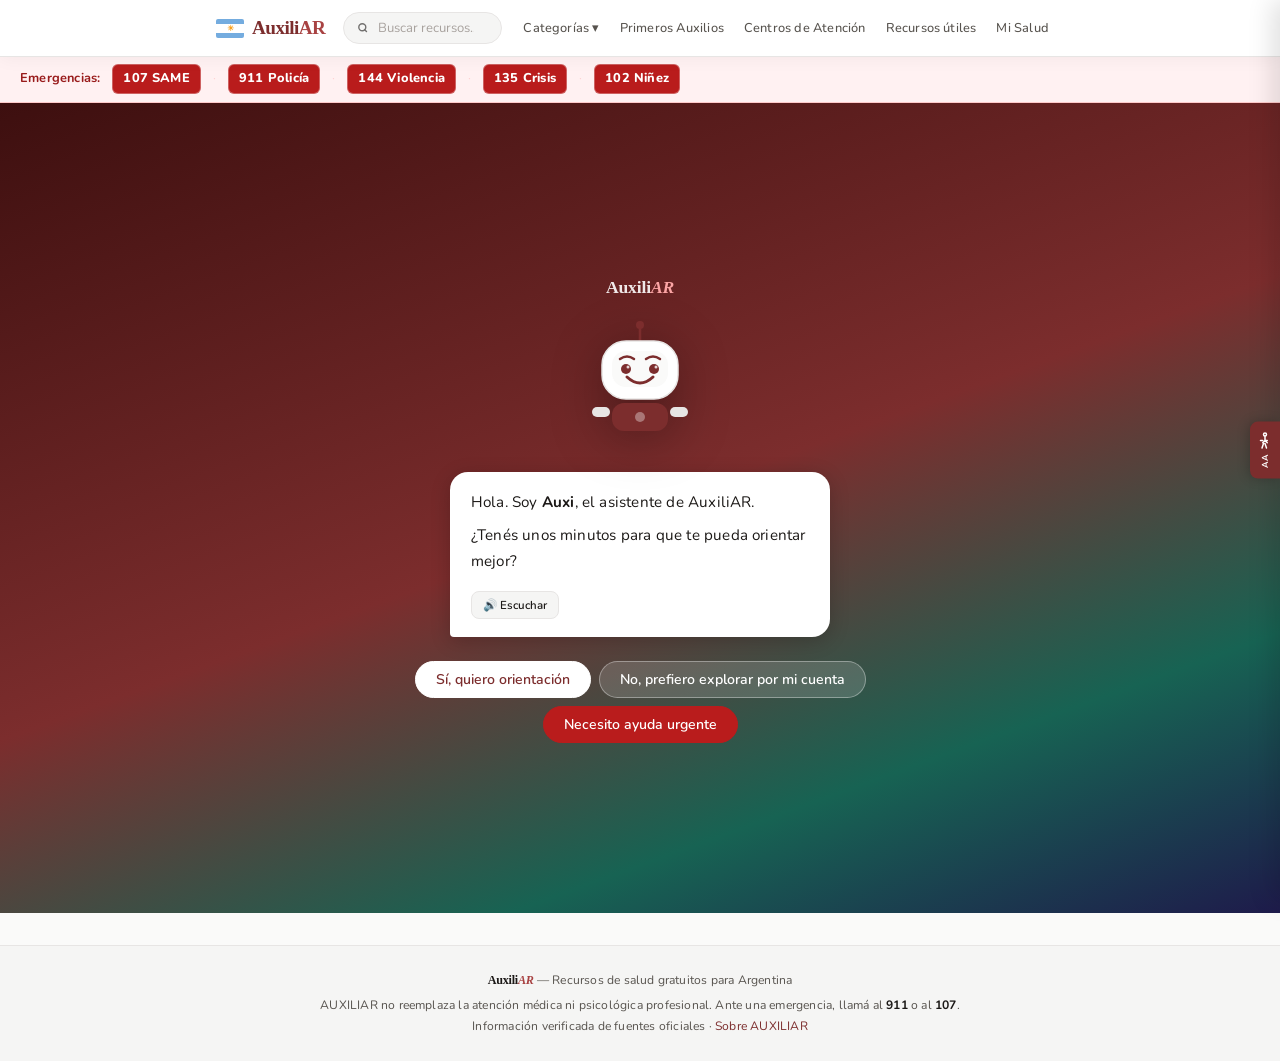
==== commit cd1628fc: "Fix: perfil no soy X guarda en simultaneo, dialogo en blanco tras obra social, boton continuar, layo" ====
--- a/index.html
+++ b/index.html
@@ -101,11 +101,15 @@
       <button class="a11y-opt" id="a11y-dark" onclick="setTheme('dark')">☾ Oscuro</button>
     </div>
   </div>
-  <div class="a11y-section">
+  <div class="a11y-section" id="a11y-contrast-section">
     <div class="a11y-section-label">Alto contraste</div>
-    <div class="a11y-toggle-row">
+    <div class="a11y-toggle-row" id="a11y-contrast-row">
       <span>Activar alto contraste</span>
       <button class="a11y-switch" id="a11y-contrast-sw" onclick="toggleContrast()" aria-pressed="false"></button>
+    </div>
+    <div id="a11y-contrast-disabled-note" style="display:none;font-size:0.78rem;color:var(--gris-medio);margin-top:6px;">
+      Solo disponible en modo oscuro.
+      <button onclick="setTheme('dark')" style="background:none;border:none;color:var(--primario);font-weight:700;font-size:0.78rem;cursor:pointer;text-decoration:underline;padding:0;font-family:var(--font-body);">Cambiar a oscuro</button>
     </div>
   </div>
   <div class="a11y-section">
--- a/styles.css
+++ b/styles.css
@@ -81,15 +81,15 @@
 
 /* ============ ALTO CONTRASTE ============ */
 body.high-contrast {
-  --primario: #ff6b6b;
+  --primario: #d63c3c;
   --primario-claro: #000;
-  --primario-medio: #ff8888;
+  --primario-medio: #e05a5a;
   --color-background: #000000;
   --color-surface: #0f0f0f;
   --color-text: #ffffff;
   --color-text-muted: #e2e8f0;
-  --color-accent: #ff6b6b;
-  --color-primary: #ff6b6b;
+  --color-accent: #d63c3c;
+  --color-primary: #d63c3c;
   --verde: #00e676;
   --verde-claro: #003320;
   --verde-medio: #00ff88;
@@ -99,8 +99,19 @@
   --gris-claro: #111;
   --gris-oscuro: #fff;
   --gris: #ccc;
+  --gris-medio: #ccc;
+  --urgencia: #b91c1c;
 }
 body.high-contrast .app-header { background: #000 !important; border-bottom: 2px solid #ff6b6b; }
+body.high-contrast .logo-btn,
+body.high-contrast .logo-btn strong,
+body.high-contrast .logo-ar,
+body.high-contrast .nav-links a { color: #fff !important; }
+body.high-contrast .nav-links a:hover { background: rgba(255,255,255,0.15) !important; color: #fff !important; }
+/* El menú desplegable "Categorías" tiene fondo blanco propio, distinto de la barra negra del header */
+body.high-contrast .nav-dropdown { background: #fff !important; border: 2px solid #000 !important; }
+body.high-contrast .nav-dropdown a { color: #000 !important; }
+body.high-contrast .nav-dropdown a:hover { background: #f0f0f0 !important; color: #000 !important; }
 body.high-contrast .emg-bar { background: #000 !important; border-bottom: 2px solid #ff5252; }
 body.high-contrast .emg-bar strong { color: #ff5252 !important; }
 body.high-contrast .emg-btn { background: #330000 !important; color: #fff !important; border: 1.5px solid #ff5252 !important; }
@@ -108,8 +119,12 @@
 body.high-contrast .cat-card__title { color: #fff !important; }
 body.high-contrast .section-title { color: #fff !important; }
 body.high-contrast .flow-header { background: #000 !important; }
+body.high-contrast .flow-subtitle { color: rgba(255,255,255,0.75) !important; }
+body.high-contrast .flow-back { background: rgba(255,255,255,0.15) !important; color: #fff !important; }
 body.high-contrast .a11y-panel-slide { background: #0f0f0f !important; border-color: #555 !important; }
 body.high-contrast .app-footer { background: #000 !important; color: #fff !important; border-top: 2px solid #ff6b6b; }
+html:not([data-theme="dark"]) body.high-contrast .app-footer p { color: #fff !important; }
+body.high-contrast .app-footer em { color: #fca5a5 !important; }
 /* Light mode legibility fixes */
 :root:not([data-theme="dark"]) .aviso-info { background: #eff6ff; border-color: #2563eb; color: #1e3a8a; }
 :root:not([data-theme="dark"]) .aviso-warn { background: #fffbeb; border-color: #d97706; color: #78350f; }
@@ -119,6 +134,9 @@
 :root:not([data-theme="dark"]) .flow-subtitle { color: var(--gris); }
 /* High contrast light mode */
 html:not([data-theme="dark"]) body.high-contrast .aviso { background: #000 !important; color: #fff !important; border: 2px solid #fff !important; }
+html:not([data-theme="dark"]) body.high-contrast .aviso p,
+html:not([data-theme="dark"]) body.high-contrast .aviso strong,
+html:not([data-theme="dark"]) body.high-contrast .aviso span { color: #fff !important; }
 html:not([data-theme="dark"]) body.high-contrast .card { background: #fff !important; color: #000 !important; border: 2px solid #000 !important; }
 html:not([data-theme="dark"]) body.high-contrast .section-title,
 html:not([data-theme="dark"]) body.high-contrast .section-sub { color: #000 !important; }
@@ -132,6 +150,7 @@
 html { scroll-behavior: smooth; font-size: 16px; transition: font-size 0.2s ease; }
 body {
   margin: 0; min-height: 100vh;
+  display: flex; flex-direction: column;
   background: var(--color-background);
   color: var(--color-text);
   font-family: var(--font-body);
@@ -140,6 +159,8 @@
   letter-spacing: 0.012em;
   transition: background var(--transition), color var(--transition);
 }
+#main-content { flex: 1 0 auto; }
+.app-header, .app-footer { flex-shrink: 0; }
 p { line-height: var(--line-spacing); margin: 0 0 0.75rem; }
 li { line-height: var(--line-spacing); }
 h1,h2,h3,h4 { font-family: var(--font-heading); line-height: 1.25; margin: 0 0 0.75rem 0; letter-spacing: -0.01em; font-weight: 700; }
@@ -350,7 +371,7 @@
   min-height: calc(100vh - 90px);
   display: flex; flex-direction: column; align-items: center; justify-content: center;
   padding: 2rem 1.25rem;
-  background: linear-gradient(160deg, #3d0f0f 0%, #7c2d2d 55%, #1e1b4b 100%);
+  background: linear-gradient(160deg, #3d0f0f 0%, #7c2d2d 50%, #176353 78%, #1e1b4b 100%);
 }
 [data-theme="dark"] .auxi-screen {
   background: linear-gradient(160deg, #141010 0%, #2d0f0f 50%, #141010 100%);
@@ -395,6 +416,35 @@
   white-space: nowrap;
 }
 .auxi-btn:hover { background: rgba(255,255,255,0.25); border-color: rgba(255,255,255,0.6); transform: translateY(-1px); }
+.consulta-tema-grid {
+  display: flex; flex-wrap: wrap; gap: 10px; width: 100%; max-width: 420px;
+  justify-content: center;
+}
+.consulta-tema-btn {
+  flex: 1 1 165px; max-width: calc(50% - 5px); box-sizing: border-box;
+  display: flex; flex-direction: column; align-items: flex-start; gap: 6px;
+  background: rgba(255,255,255,0.15); border: 1.5px solid rgba(255,255,255,0.35);
+  color: white; border-radius: 14px; padding: 14px 14px; cursor: pointer;
+  font-family: var(--font-body); text-align: left; white-space: normal;
+  transition: background 0.14s, border-color 0.14s, transform 0.1s;
+}
+.consulta-tema-btn:hover { background: rgba(255,255,255,0.25); border-color: rgba(255,255,255,0.6); transform: translateY(-1px); }
+.consulta-tema-btn--otra { border-style: dashed; }
+.consulta-tema-icon { font-size: 1.5rem; line-height: 1; }
+.consulta-tema-label { font-size: 0.9rem; font-weight: 700; line-height: 1.3; margin-top: 3px; }
+.consulta-tema-sub { font-size: 0.75rem; opacity: 0.8; line-height: 1.4; }
+@media (max-width: 480px) {
+  .consulta-tema-btn { flex-basis: 100%; max-width: 100%; }
+}
+.consulta-libre-textarea {
+  width: 100%; max-width: 380px; box-sizing: border-box; border-radius: 12px;
+  border: 1.5px solid rgba(255,255,255,0.35); background: rgba(255,255,255,0.95);
+  color: #1c1917; padding: 10px 12px; font-family: var(--font-body); font-size: 0.88rem;
+  resize: vertical; margin-bottom: 4px;
+}
+body.high-contrast .consulta-tema-btn { background: #000; color: #fff; border: 2px solid #fff; }
+html:not([data-theme="dark"]) body.high-contrast .consulta-tema-btn { background: #fff; color: #000; border: 2px solid #000; }
+html:not([data-theme="dark"]) body.high-contrast .consulta-libre-textarea { background: #fff; color: #000; border: 2px solid #000; }
 .auxi-btn--primary { background: white; color: var(--primario); border-color: white; }
 .auxi-btn--primary:hover { background: rgba(255,255,255,0.9); }
 .auxi-btn--danger { background: var(--urgencia); border-color: var(--urgencia); color: white; }
@@ -519,6 +569,14 @@
 }
 .tts-btn:hover { background: var(--primario-claro); border-color: var(--primario); }
 .tts-btn.speaking { background: var(--primario); color: white; border-color: var(--primario); }
+.auxi-home-link {
+  background: none; border: none; color: rgba(255,255,255,0.65);
+  font-size: 0.76rem; font-weight: 600; cursor: pointer; font-family: var(--font-body);
+  padding: 8px 4px; margin-top: 4px; text-decoration: underline; text-underline-offset: 2px;
+  width: 100%; text-align: center;
+}
+.auxi-home-link:hover { color: rgba(255,255,255,0.9); }
+body.high-contrast .auxi-home-link { color: #fff; }
 
 
 /* ============ MI SALUD ============ */
@@ -539,6 +597,17 @@
   letter-spacing:0.06em; color:var(--gris-medio); margin-bottom:4px; }
 .salud-card__value { font-size:0.92rem; color:var(--color-text); font-weight:600; }
 .salud-card__empty { font-size:0.85rem; color:var(--gris-medio); font-style:italic; }
+.credencial-simulada {
+  background: linear-gradient(135deg, #3d0f0f, #7c2d2d 60%, #176353);
+  color: #fff; border-radius: 14px; padding: 1.1rem 1.25rem;
+  box-shadow: var(--shadow); margin-bottom: 0.5rem;
+}
+.credencial-simulada__header { font-size: 0.68rem; font-weight: 700; letter-spacing: 0.05em; text-transform: uppercase; opacity: 0.75; margin-bottom: 10px; }
+.credencial-simulada__nombre { font-size: 1.15rem; font-weight: 800; font-family: var(--font-heading); }
+.credencial-simulada__os { font-size: 0.85rem; opacity: 0.9; margin-top: 2px; }
+.credencial-simulada__num { font-size: 0.8rem; opacity: 0.85; margin-top: 10px; letter-spacing: 0.03em; }
+.credencial-simulada__fecha { font-size: 0.7rem; opacity: 0.6; margin-top: 4px; }
+body.high-contrast .credencial-simulada { background: #000; border: 2px solid #fff; color: #fff; }
 .vacuna-item {
   display:flex; align-items:center; gap:0.75rem;
   padding:0.75rem; border:1px solid var(--borde);
@@ -606,7 +675,14 @@
 .grid-2 { display: grid; grid-template-columns: repeat(auto-fit, minmax(260px,1fr)); gap: 1rem; }
 .grid-3 { display: grid; grid-template-columns: repeat(auto-fit, minmax(200px,1fr)); gap: 1rem; }
 .grid-4 { display: grid; grid-template-columns: repeat(auto-fit, minmax(180px,1fr)); gap: 0.85rem; }
-.card { background: var(--color-surface); border: 1px solid var(--borde); border-radius: var(--radius); padding: 1.1rem; box-shadow: var(--shadow); }
+.card { background: var(--color-surface); border: 1px solid var(--borde); border-radius: var(--radius); padding: 1.1rem; box-shadow: var(--shadow); position: relative; }
+.card--destacada { border: 1.5px solid var(--primario); }
+.card-badge-edad {
+  display: inline-block; background: var(--primario); color: #fff; font-size: 0.68rem;
+  font-weight: 700; padding: 3px 9px; border-radius: 20px; margin-bottom: 8px;
+}
+body.high-contrast .card-badge-edad { background: #000; color: #fff; border: 1.5px solid #fff; }
+html:not([data-theme="dark"]) body.high-contrast .card-badge-edad { background: #fff; color: #000; border: 1.5px solid #000; }
 .card h3 { font-size: 0.95rem; margin: 0 0 0.4rem; }
 .card p { font-size: 0.82rem; color: var(--color-text-muted); margin: 0 0 0.5rem; }
 .card a { font-size: 0.78rem; font-weight: 700; color: var(--primario); text-decoration: none; }
@@ -764,6 +840,20 @@
 
 /* ============ FILTRO DE EDAD (chips) ============ */
 .edad-chips { display: flex; flex-wrap: wrap; gap: 6px; margin-bottom: 0.9rem; }
+.perfil-switcher { display: flex; flex-wrap: wrap; gap: 6px; margin-bottom: 1.1rem; }
+.perfil-tab {
+  background: var(--color-surface); border: 1.5px solid var(--borde);
+  color: var(--color-text); border-radius: 50px; padding: 7px 14px;
+  font-size: 0.82rem; font-weight: 600; cursor: pointer;
+  font-family: var(--font-body); transition: background 0.14s, border-color 0.14s, color 0.14s;
+}
+.perfil-tab:hover { border-color: var(--primario); }
+.perfil-tab--active { background: var(--primario); border-color: var(--primario); color: #fff; }
+.perfil-tab--add { border-style: dashed; }
+body.high-contrast .perfil-tab { background: #fff; color: #000; border: 2px solid #000; }
+body.high-contrast .perfil-tab--active { background: #000; color: #fff; }
+html[data-theme="dark"] body.high-contrast .perfil-tab { background: #000; color: #fff; border: 2px solid #fff; }
+html[data-theme="dark"] body.high-contrast .perfil-tab--active { background: #fff; color: #000; }
 .edad-chip {
   background: var(--color-surface); border: 1.5px solid var(--borde);
   color: var(--color-text); border-radius: 50px; padding: 6px 14px;
@@ -773,6 +863,18 @@
 .edad-chip:hover { border-color: var(--primario); color: var(--primario); }
 .edad-chip--active { background: var(--primario); border-color: var(--primario); color: #fff; }
 body.high-contrast .edad-chip { background: #000; color: #fff; border: 2px solid #fff; }
+.sint-chip {
+  background: var(--color-surface); border: 1.5px solid var(--borde);
+  color: var(--color-text); border-radius: 50px; padding: 7px 14px;
+  font-size: 0.8rem; font-weight: 600; cursor: pointer;
+  font-family: var(--font-body); transition: background 0.14s, border-color 0.14s, color 0.14s;
+}
+.sint-chip:hover { border-color: var(--primario); }
+.sint-chip--active { background: var(--primario); border-color: var(--primario); color: #fff; }
+body.high-contrast .sint-chip { background: #fff; color: #000; border: 2px solid #000; }
+body.high-contrast .sint-chip--active { background: #000; color: #fff; }
+html[data-theme="dark"] body.high-contrast .sint-chip { background: #000; color: #fff; border: 2px solid #fff; }
+html[data-theme="dark"] body.high-contrast .sint-chip--active { background: #fff; color: #000; }
 body.high-contrast .edad-chip--active { background: #fff; color: #000; border-color: #fff; }
 html:not([data-theme="dark"]) body.high-contrast .edad-chip { background: #fff; color: #000; border: 2px solid #000; }
 html:not([data-theme="dark"]) body.high-contrast .edad-chip--active { background: #000; color: #fff; border-color: #000; }
@@ -921,6 +1023,18 @@
   --color-surface: #ffffff;
   --primario-claro: #fff;
   --gris-claro: #f5f5f5;
+  --gris-oscuro: #000;
+  --primario: #7c2d2d;
+  --primario-medio: #a84242;
+  --color-accent: #7c2d2d;
+  --color-primary: #7c2d2d;
+  --verde: #15803d;
+  --verde-claro: #f0fdf4;
+  --verde-medio: #16a34a;
+  --rojo: #b91c1c;
+  --rojo-claro: #fff1f2;
+  --gris: #57534e;
+  --gris-medio: #444;
 }
 /* Textos de contenido */
 html:not([data-theme="dark"]) body.high-contrast h1,
@@ -991,8 +1105,11 @@
 html[data-theme="dark"] body.high-contrast .tab-btn.active { color: #ff9999 !important; border-color: #ff9999 !important; }
 html[data-theme="dark"] body.high-contrast .card,
 html[data-theme="dark"] body.high-contrast .hosp-card { background: #1a1a1a !important; border: 2px solid #ccc !important; }
+html[data-theme="dark"] body.high-contrast .hosp-card .cnum,
+html[data-theme="dark"] body.high-contrast .hosp-card span { color: #ff9999 !important; }
 html[data-theme="dark"] body.high-contrast .card h3,
 html[data-theme="dark"] body.high-contrast .card p { color: #fff !important; }
+html[data-theme="dark"] body.high-contrast .card a { color: #ff9999 !important; }
 html[data-theme="dark"] body.high-contrast .acc-btn { color: #fff !important; background: #1a1a1a !important; }
 html[data-theme="dark"] body.high-contrast .form-field label { color: #fff !important; }
 html[data-theme="dark"] body.high-contrast .form-field input,
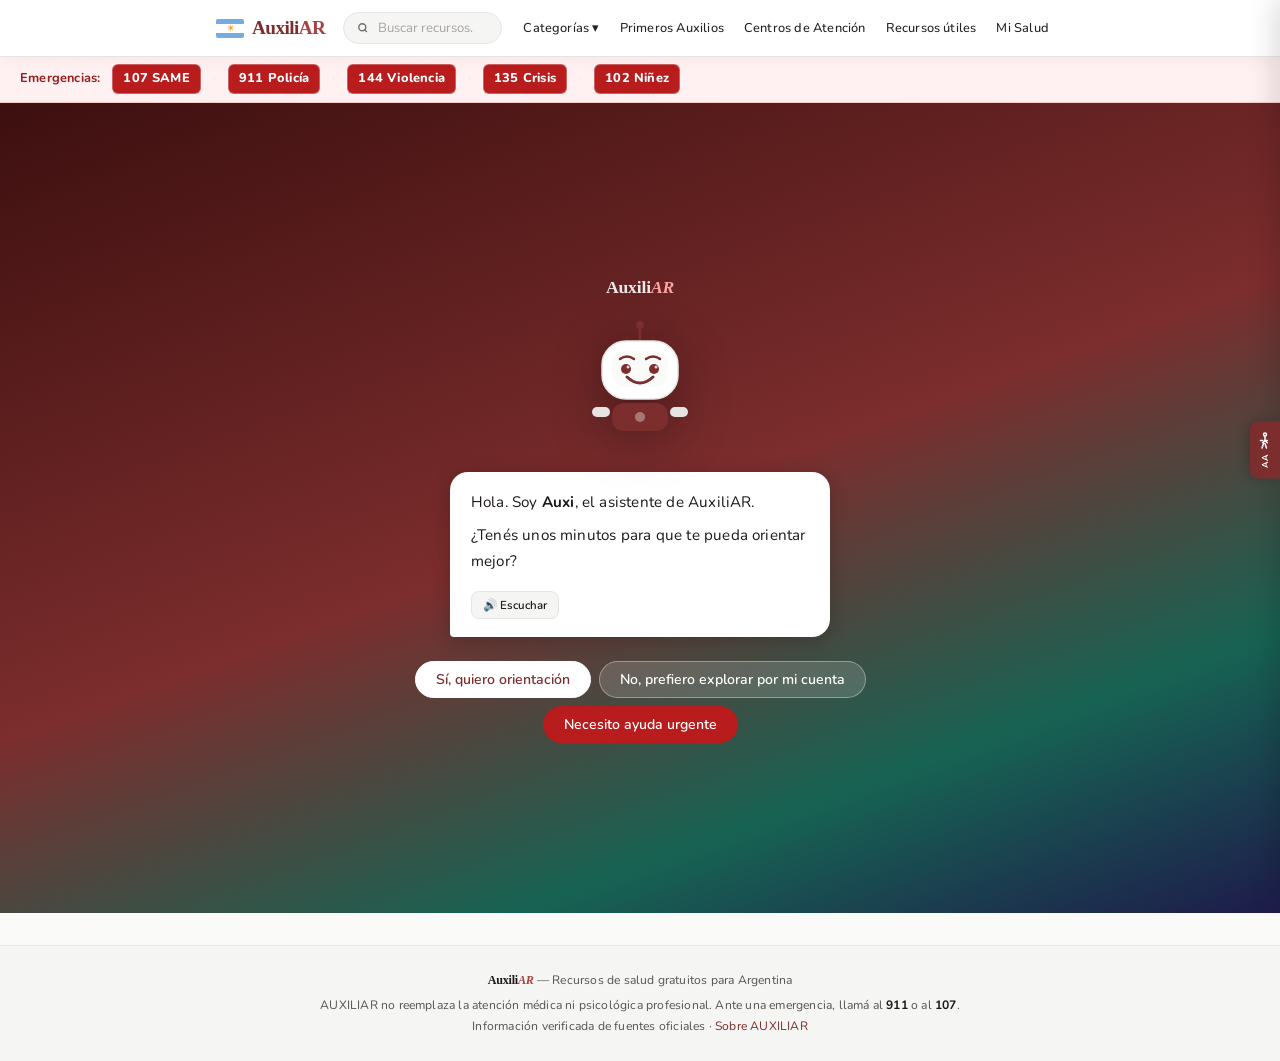
==== commit a60f8a35: "Fix: recordar zona sin perfil guardado, filtro ESI por edad, contraste menu mobile claro, reordenar " ====
--- a/index.html
+++ b/index.html
@@ -34,7 +34,7 @@
     <nav>
       <ul class="nav-links" id="navLinks">
         <li class="has-dropdown">
-          <a href="#" onclick="event.preventDefault(); navigate('/categorias')">Categorías ▾</a>
+          <a href="#" onclick="handleCategoriasClick(event, this)">Categorías ▾</a>
           <div class="nav-dropdown">
             <a href="#" onclick="event.preventDefault(); navigate('/categorias/salud-fisica')">
               <svg viewBox="0 0 24 24" fill="none" stroke="currentColor" stroke-width="2" stroke-linecap="round"><rect x="9" y="2" width="6" height="20" rx="3"/><rect x="2" y="9" width="20" height="6" rx="3"/></svg>Salud Física</a>
--- a/styles.css
+++ b/styles.css
@@ -201,7 +201,7 @@
 }
 :root:not([data-theme="dark"]) .logo-btn { color: var(--primario); }
 :root:not([data-theme="dark"]) .logo-ar { color: var(--primario-medio); }
-:root:not([data-theme="dark"]) .nav-links a { color: var(--gris); }
+:root:not([data-theme="dark"]) .nav-links a { color: #222; }
 :root:not([data-theme="dark"]) .nav-links a:hover { background: var(--primario-claro); color: var(--primario); }
 :root:not([data-theme="dark"]) .icon-btn { color: var(--gris); border-color: var(--borde); background: var(--gris-claro); }
 :root:not([data-theme="dark"]) .icon-btn:hover { background: var(--primario-claro); color: var(--primario); }
@@ -498,6 +498,10 @@
   width: 28px; height: 28px; cursor: pointer; font-size: 0.9rem;
   display: flex; align-items: center; justify-content: center; color: var(--gris);
 }
+@media (min-width: 681px) {
+  /* En escritorio la lengüeta "AA" ya abre y cierra el panel — no hace falta un botón X extra */
+  .a11y-close { display: none; }
+}
 .a11y-section { border-bottom: 1px solid var(--borde); padding-bottom: 1rem; }
 .a11y-section:last-child { border-bottom: none; }
 .a11y-section-label { font-size: 0.7rem; font-weight: 700; text-transform: uppercase; letter-spacing: 0.06em; color: var(--gris-medio); margin-bottom: 0.6rem; }
@@ -908,7 +912,19 @@
   .nav-links { display: none; flex-direction: column; position: absolute; top: 56px; left: 0; right: 0; background: var(--primario); padding: 0.75rem; gap: 2px; box-shadow: 0 8px 16px rgba(0,0,0,0.2); z-index: 199; }
   .nav-links.open { display: flex; }
   .nav-links a { padding: 10px 14px; font-size: 0.88rem; }
-  .nav-dropdown { position: static; opacity: 1; pointer-events: all; transform: none; box-shadow: none; border: none; background: rgba(255,255,255,0.08); border-radius: 6px; padding: 4px; margin-top: 2px; }
+  /* El menú mobile siempre tiene fondo oscuro (var(--primario)), incluso en modo claro,
+     así que el texto debe ser claro acá sin importar el tema — sin afectar el resto del sitio */
+  .nav-links a { color: rgba(255,255,255,0.9) !important; }
+  .nav-links a:hover { color: #fff !important; background: rgba(255,255,255,0.15) !important; }
+  .nav-dropdown {
+    position: static; opacity: 1; pointer-events: all; transform: none; box-shadow: none; border: none;
+    background: rgba(255,255,255,0.08); border-radius: 6px; padding: 0 4px;
+    margin-top: 0; max-height: 0; overflow: hidden;
+    transition: max-height 0.28s cubic-bezier(0.4,0,0.2,1), padding 0.28s cubic-bezier(0.4,0,0.2,1), margin-top 0.28s cubic-bezier(0.4,0,0.2,1);
+  }
+  .has-dropdown.dropdown-open .nav-dropdown {
+    max-height: 400px; padding: 4px; margin-top: 2px;
+  }
   .nav-dropdown a { color: rgba(255,255,255,0.85) !important; }
   .hamburger { display: flex; }
   .header-search { max-width: 160px; }
